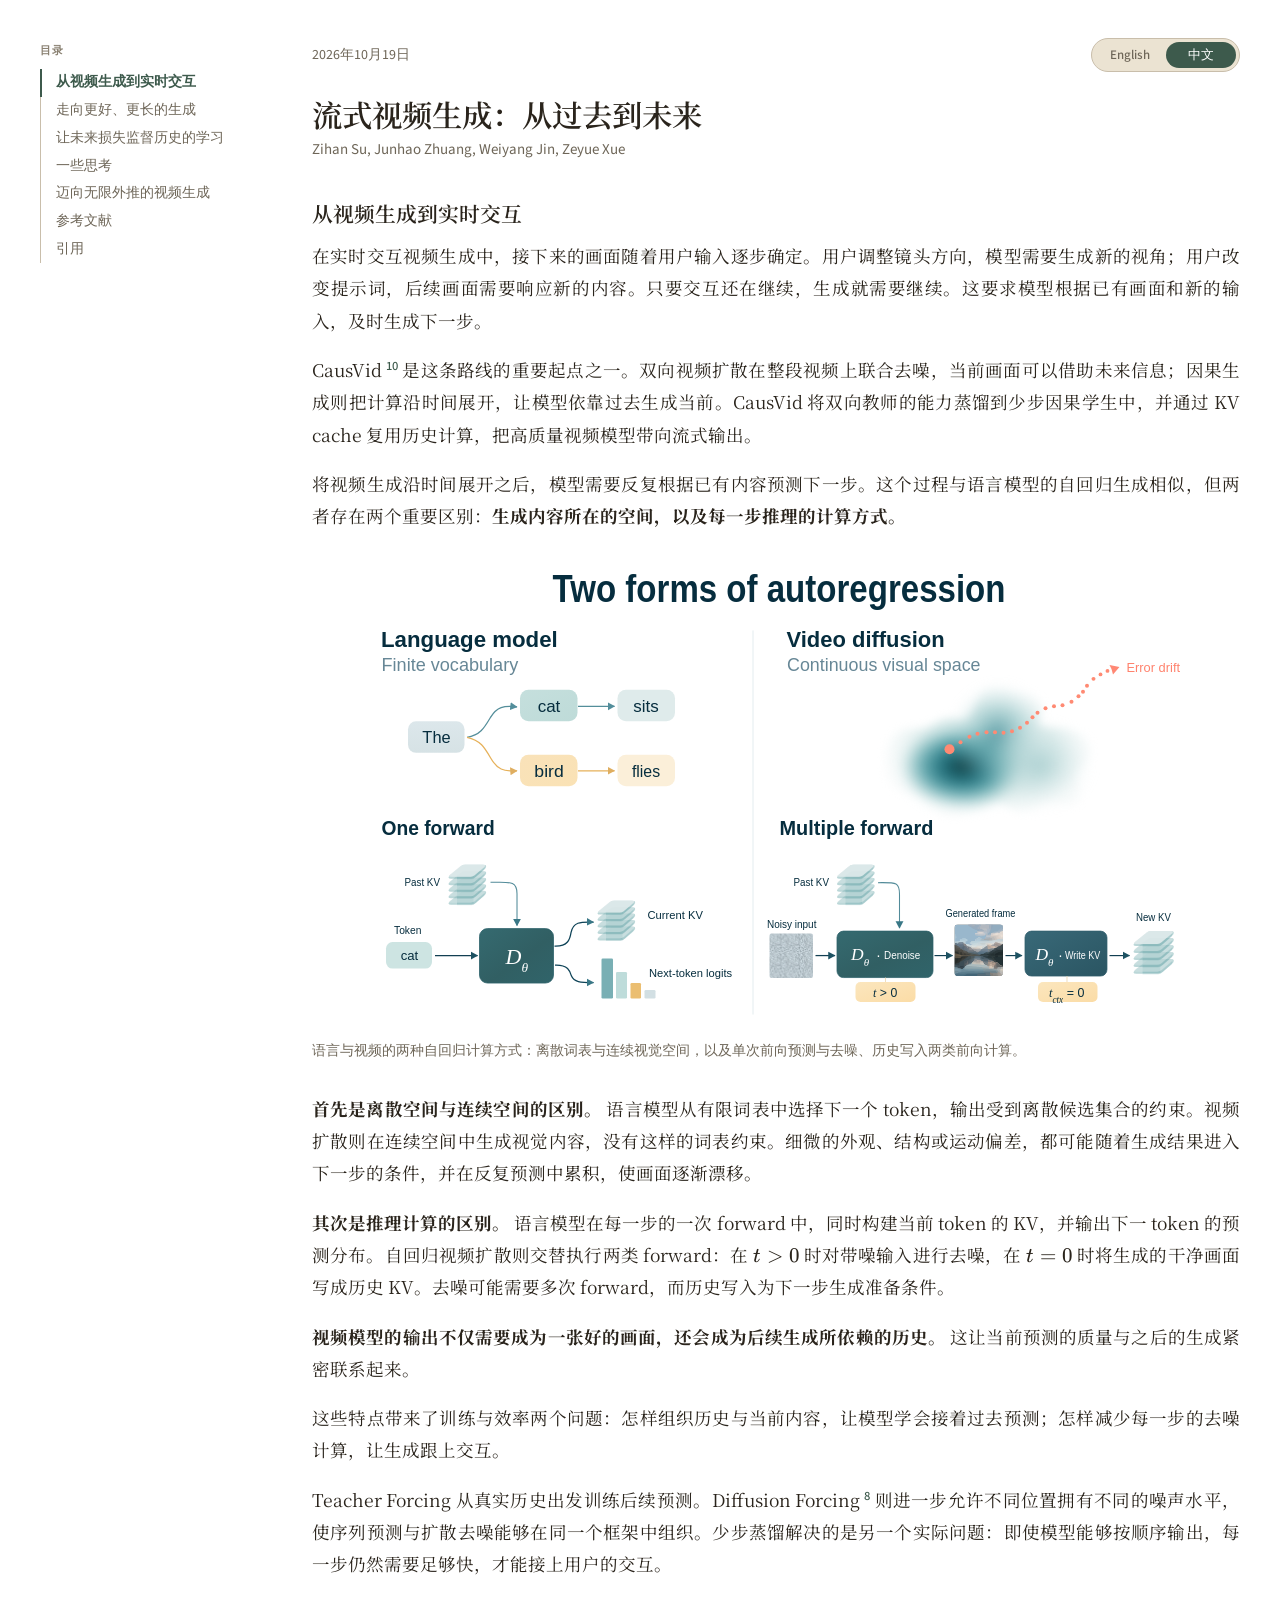
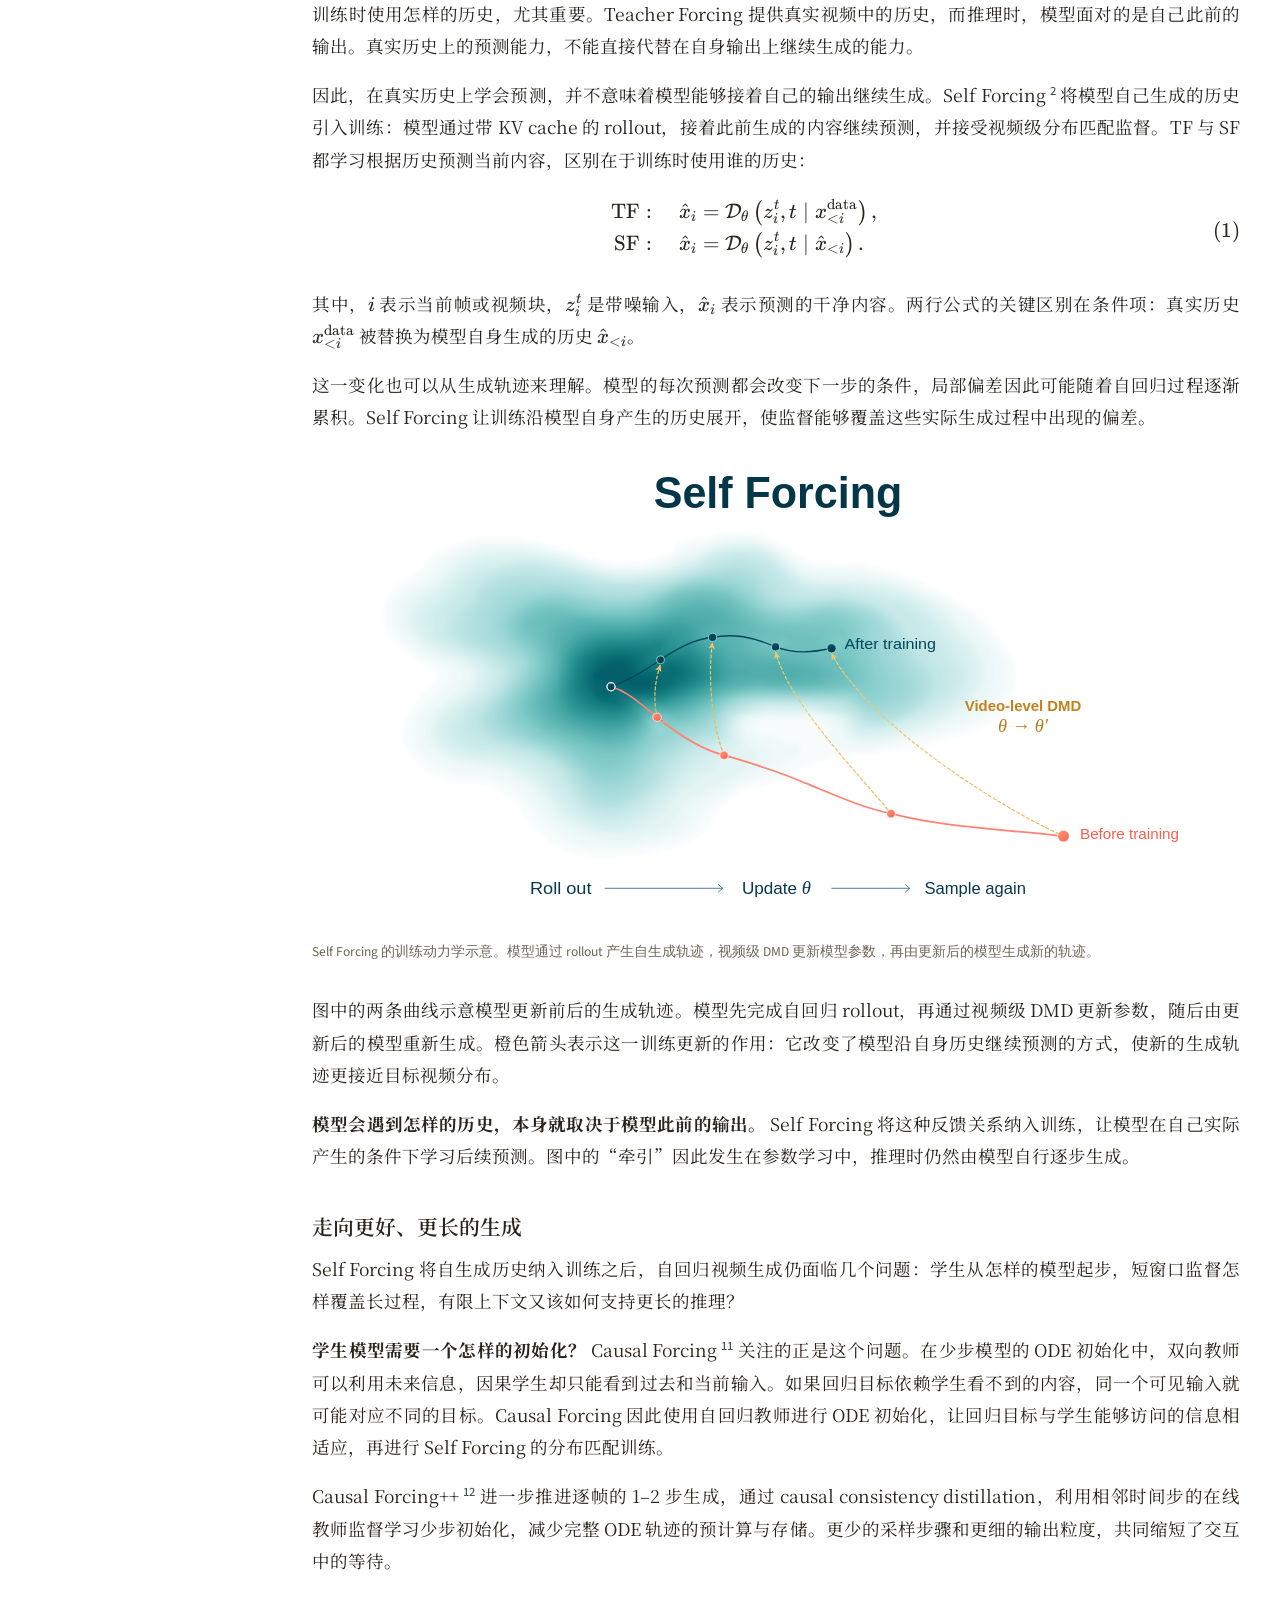
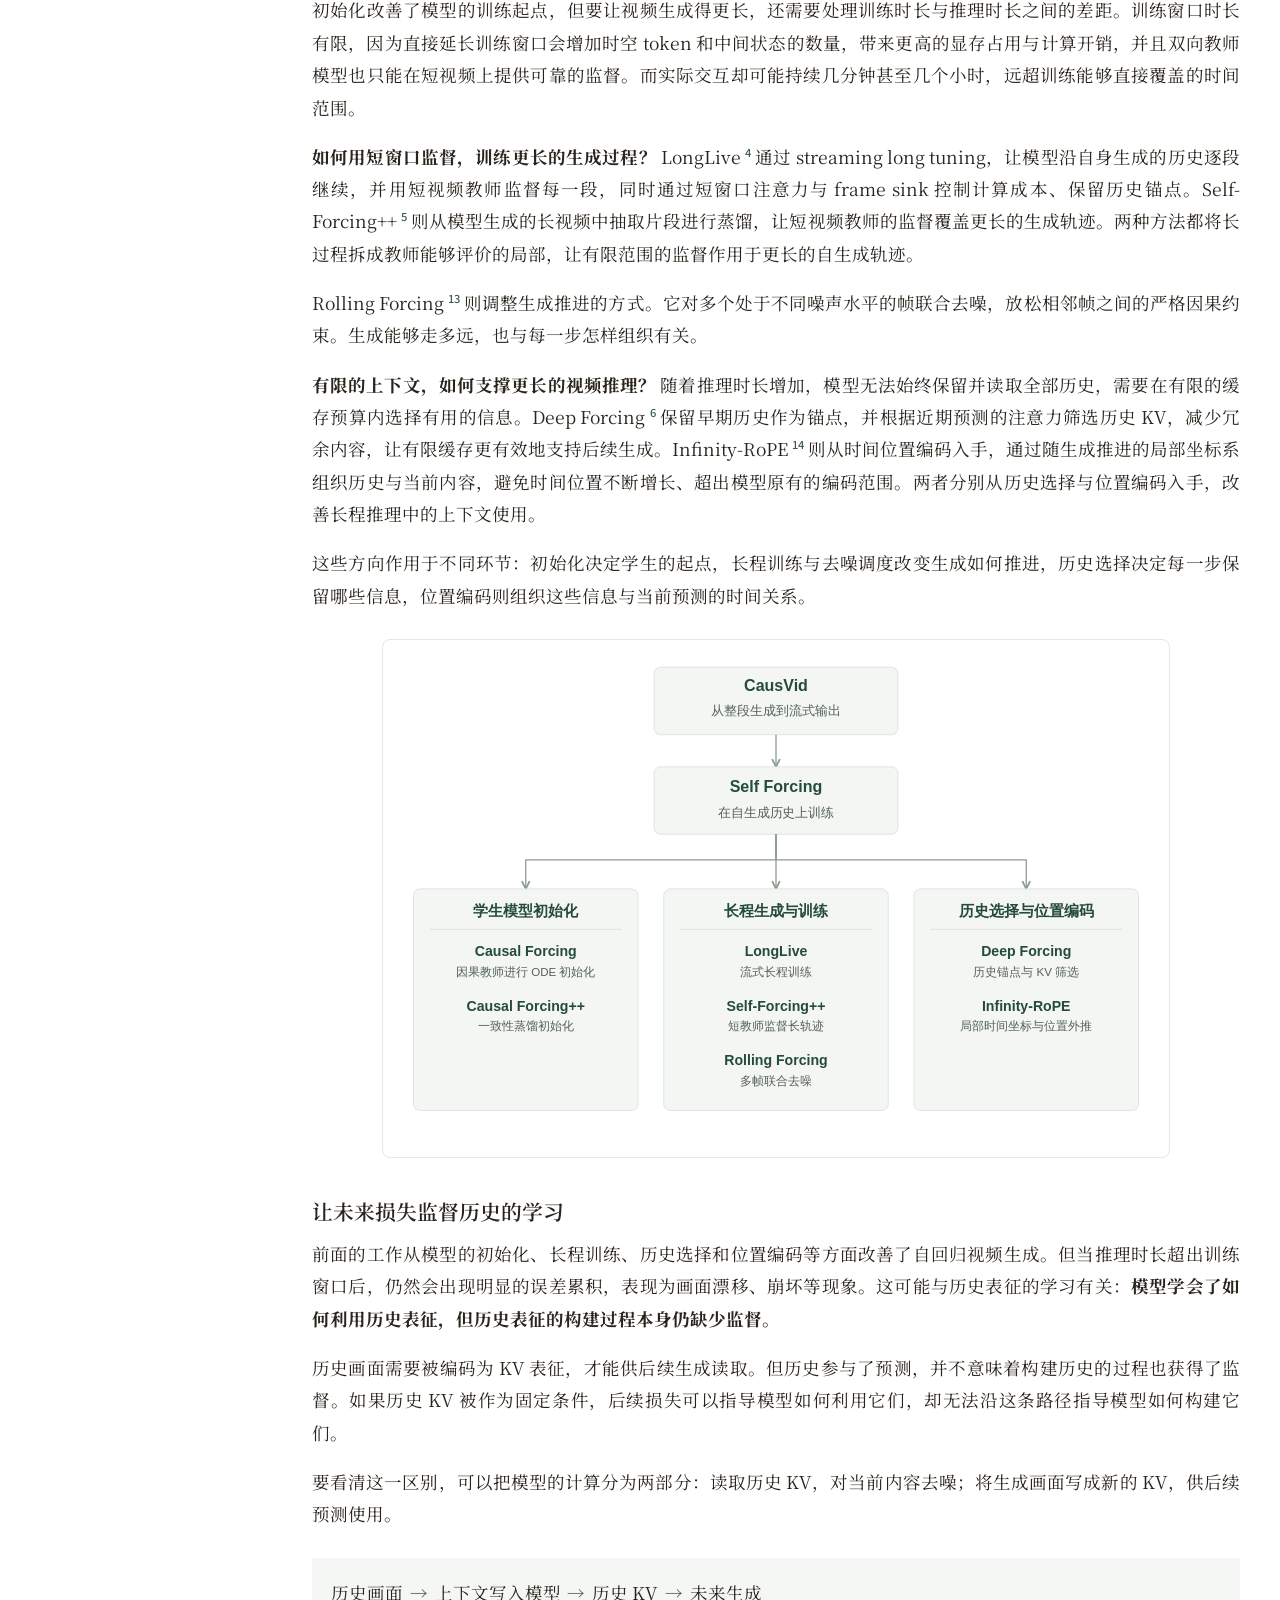
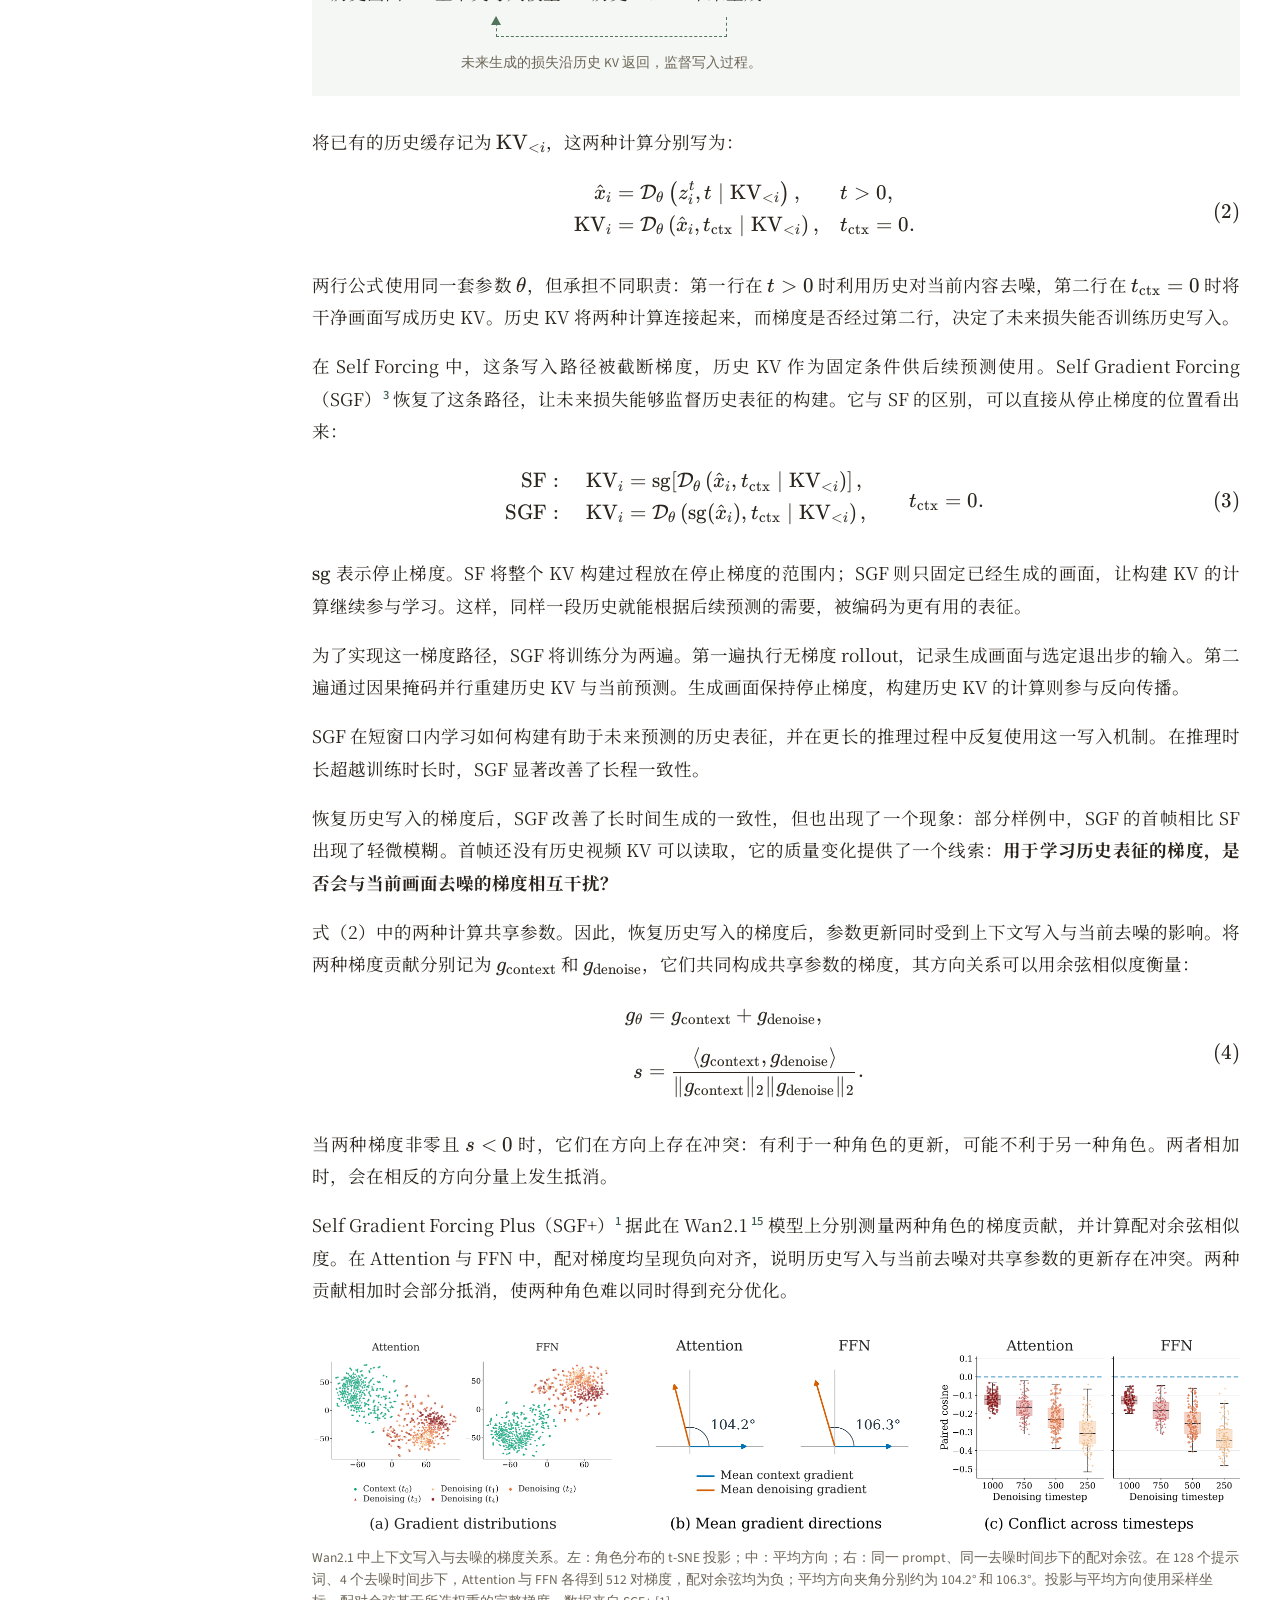
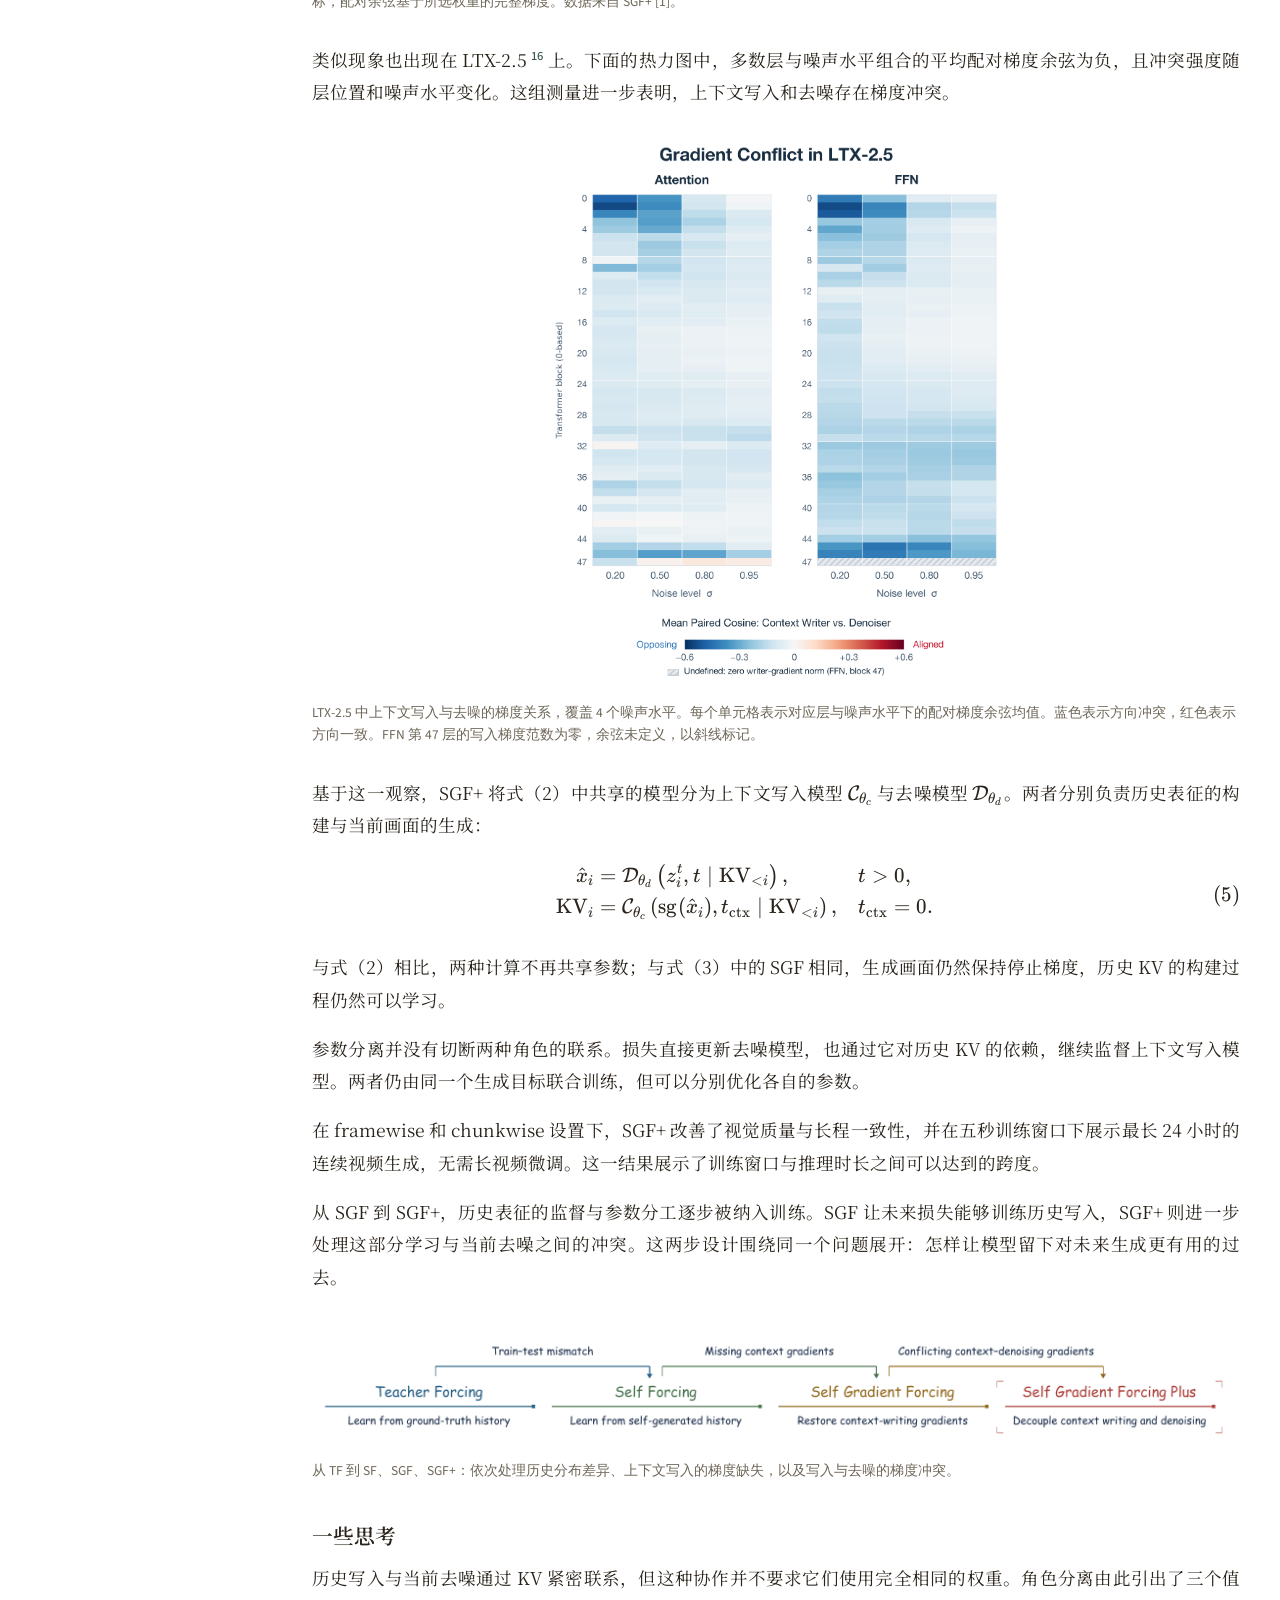
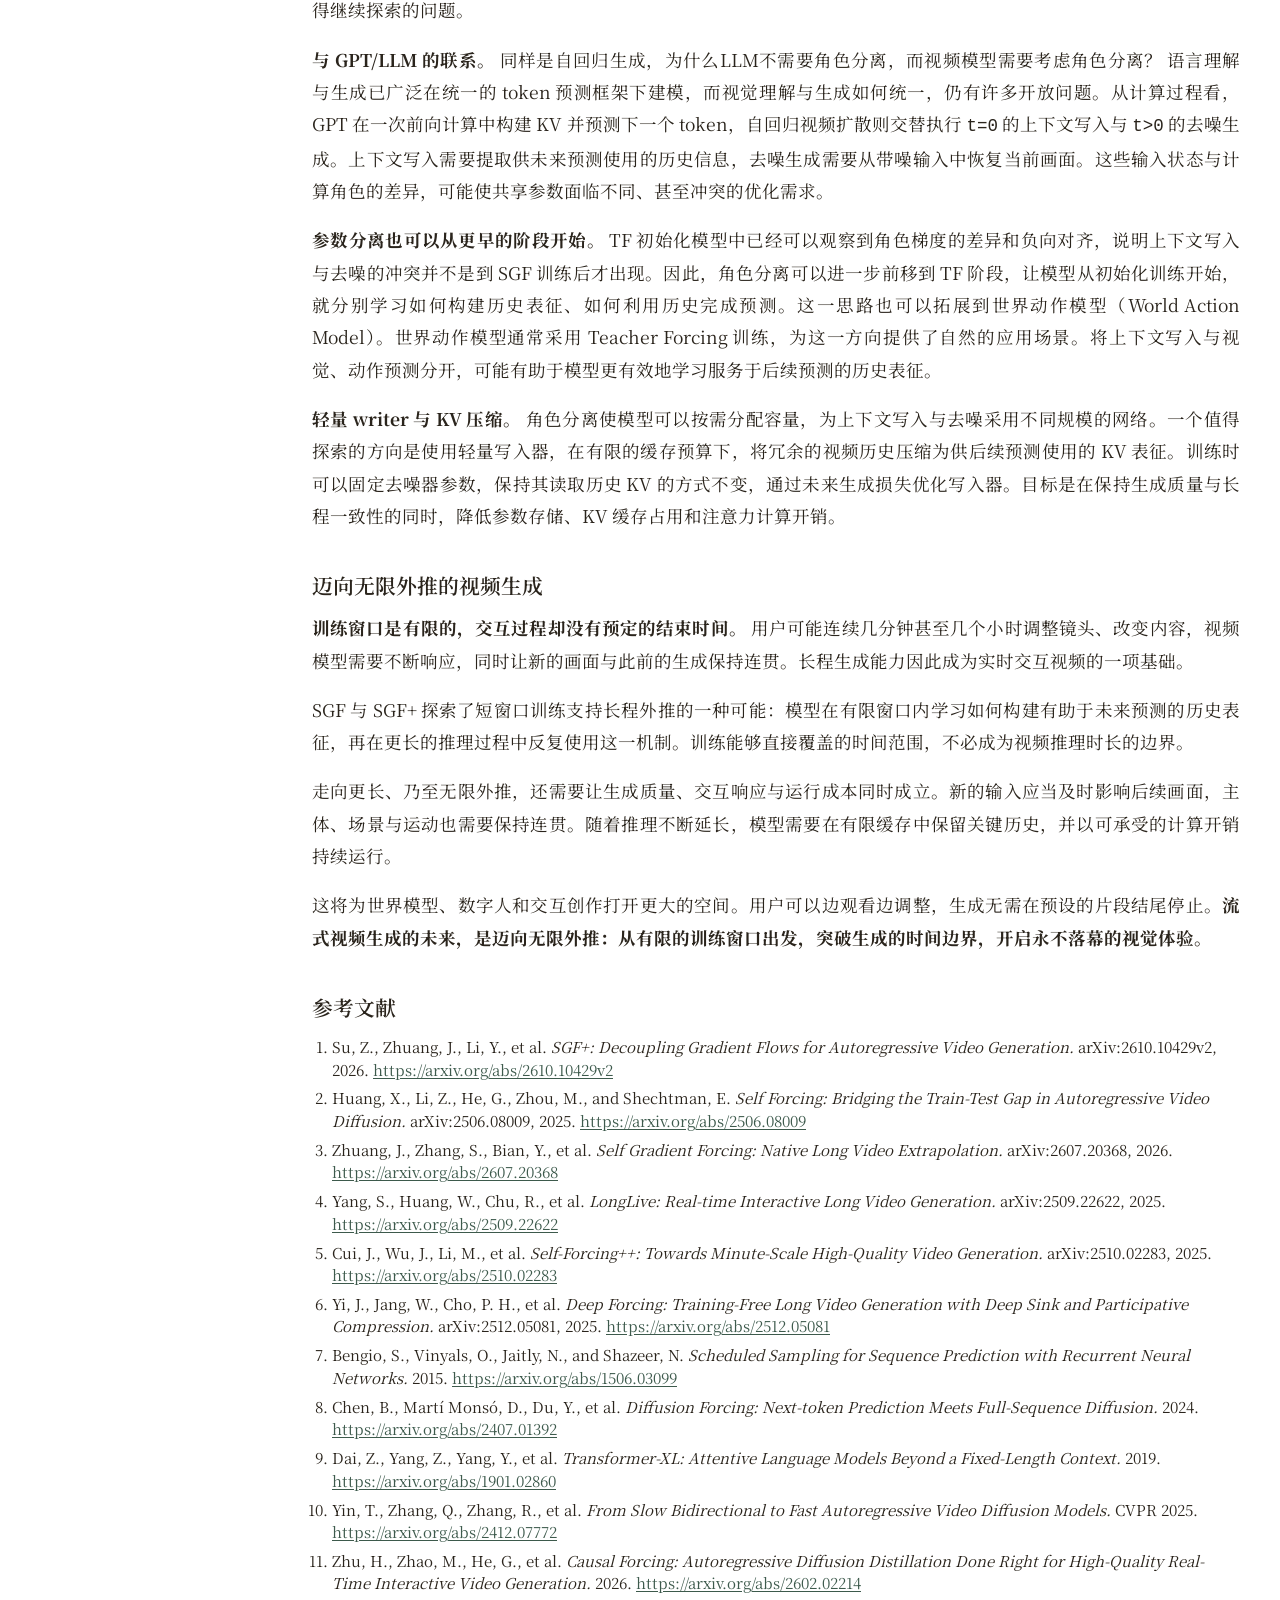
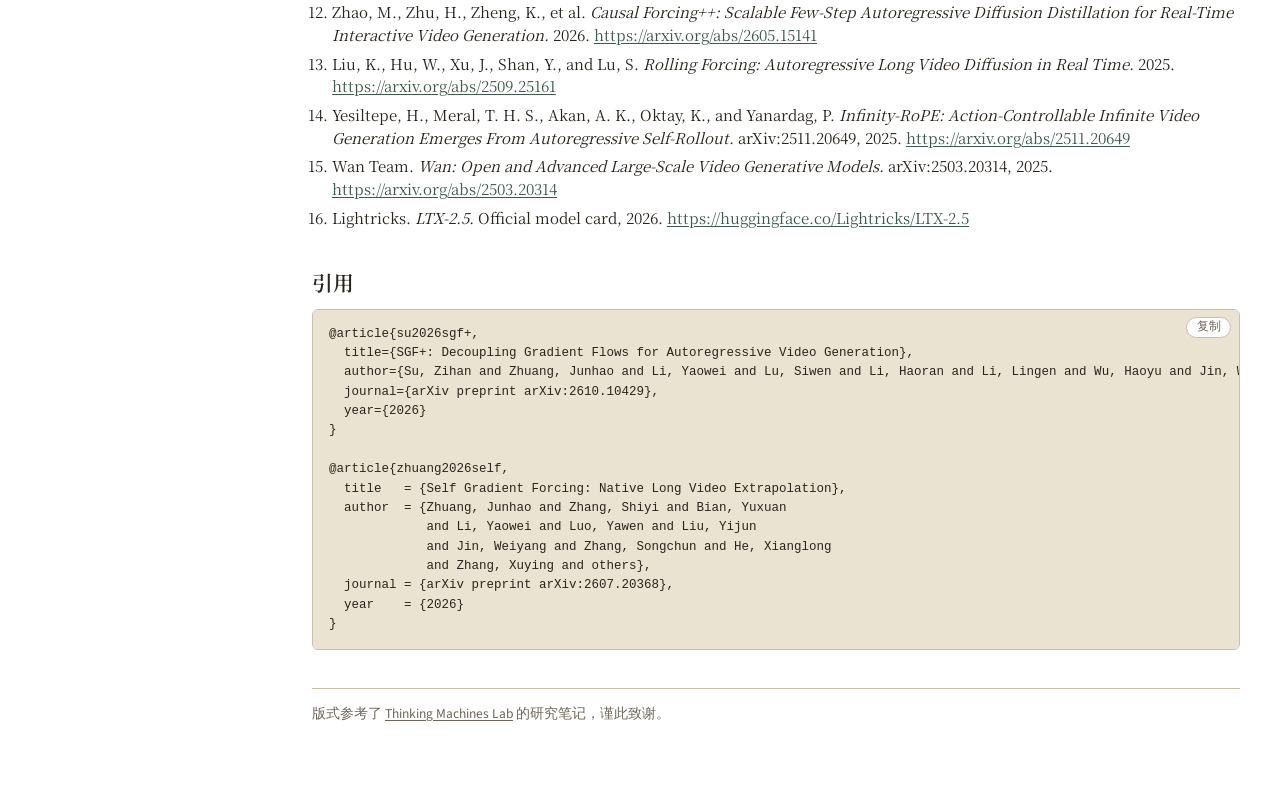
==== blog/sgf-plus/index.html @ 481cc59a "Update SGF blog with forcing diagrams" ====
<!doctype html>
<html lang="zh-Hans"><head><meta charset="utf-8"><meta name="viewport" content="width=device-width, initial-scale=1">
<title>流式视频生成：从过去到未来</title>
<link rel="alternate" hreflang="zh-Hans" href="index.html"><link rel="alternate" hreflang="en" href="en.html">
<link href="https://fonts.googleapis.com/css2?family=Noto+Serif+SC:wght@400;600&family=Source+Sans+3:wght@400;500;600&family=Source+Serif+4:opsz,wght@8..60,400;8..60,600&display=swap" rel="stylesheet">
<link rel="stylesheet" href="vendor/katex/katex.min.css">
<link rel="stylesheet" href="css/blog.css"><link rel="stylesheet" href="blog.css?v=roadmap85-ltx50-forcing90">
</head><body><div class="shell"><nav class="toc" aria-label="目录"><p class="toc-k">目录</p><ol><li><a href="#从视频生成到实时交互">从视频生成到实时交互</a></li>
<li><a href="#走向更好-更长的生成">走向更好、更长的生成</a></li>
<li><a href="#让未来损失监督历史的学习">让未来损失监督历史的学习</a></li>
<li><a href="#一些思考">一些思考</a></li>
<li><a href="#迈向无限外推的视频生成">迈向无限外推的视频生成</a></li>
<li><a href="#references">参考文献</a></li>
<li><a href="#cite">引用</a></li></ol></nav><main class="page">
<header class="mast"><p class="date">2026年10月19日</p><nav class="lang"><a class="" href="en.html" lang="en">English</a><a class="on" href="index.html" lang="zh-Hans">中文</a></nav></header>
<article><h1 id="top">流式视频生成：从过去到未来</h1><p class="byline">Zihan Su, Junhao Zhuang, Weiyang Jin, Zeyue Xue</p><h2 id="从视频生成到实时交互">从视频生成到实时交互</h2>
<p>在实时交互视频生成中，接下来的画面随着用户输入逐步确定。用户调整镜头方向，模型需要生成新的视角；用户改变提示词，后续画面需要响应新的内容。只要交互还在继续，生成就需要继续。这要求模型根据已有画面和新的输入，及时生成下一步。</p>
<p>CausVid <a class="cite" href="#ref-10">10</a> 是这条路线的重要起点之一。双向视频扩散在整段视频上联合去噪，当前画面可以借助未来信息；因果生成则把计算沿时间展开，让模型依靠过去生成当前。CausVid 将双向教师的能力蒸馏到少步因果学生中，并通过 KV cache 复用历史计算，把高质量视频模型带向流式输出。</p>
<p>将视频生成沿时间展开之后，模型需要反复根据已有内容预测下一步。这个过程与语言模型的自回归生成相似，但两者存在两个重要区别：<strong>生成内容所在的空间，以及每一步推理的计算方式。</strong></p>
<figure><div class="panels panels-1"><a href="assets/llm-vs-video.svg" target="_blank"><img src="assets/llm-vs-video.svg" alt="语言与视频的两种自回归计算方式" loading="lazy"></a></div><figcaption>语言与视频的两种自回归计算方式：离散词表与连续视觉空间，以及单次前向预测与去噪、历史写入两类前向计算。</figcaption></figure>
<p><strong>首先是离散空间与连续空间的区别。</strong> 语言模型从有限词表中选择下一个 token，输出受到离散候选集合的约束。视频扩散则在连续空间中生成视觉内容，没有这样的词表约束。细微的外观、结构或运动偏差，都可能随着生成结果进入下一步的条件，并在反复预测中累积，使画面逐渐漂移。</p>
<p><strong>其次是推理计算的区别。</strong> 语言模型在每一步的一次 forward 中，同时构建当前 token 的 KV，并输出下一 token 的预测分布。自回归视频扩散则交替执行两类 forward：在 \(t&gt;0\) 时对带噪输入进行去噪，在 \(t=0\) 时将生成的干净画面写成历史 KV。去噪可能需要多次 forward，而历史写入为下一步生成准备条件。</p>
<p><strong>视频模型的输出不仅需要成为一张好的画面，还会成为后续生成所依赖的历史。</strong> 这让当前预测的质量与之后的生成紧密联系起来。</p>
<p>这些特点带来了训练与效率两个问题：怎样组织历史与当前内容，让模型学会接着过去预测；怎样减少每一步的去噪计算，让生成跟上交互。</p>
<p>Teacher Forcing 从真实历史出发训练后续预测。Diffusion Forcing <a class="cite" href="#ref-8">8</a> 则进一步允许不同位置拥有不同的噪声水平，使序列预测与扩散去噪能够在同一个框架中组织。少步蒸馏解决的是另一个实际问题：即使模型能够按顺序输出，每一步仍然需要足够快，才能接上用户的交互。</p>
<p>训练时使用怎样的历史，尤其重要。Teacher Forcing 提供真实视频中的历史，而推理时，模型面对的是自己此前的输出。真实历史上的预测能力，不能直接代替在自身输出上继续生成的能力。</p>
<p>因此，在真实历史上学会预测，并不意味着模型能够接着自己的输出继续生成。Self Forcing <a class="cite" href="#ref-2">2</a> 将模型自己生成的历史引入训练：模型通过带 KV cache 的 rollout，接着此前生成的内容继续预测，并接受视频级分布匹配监督。TF 与 SF 都学习根据历史预测当前内容，区别在于训练时使用谁的历史：</p>
<div class="math-block">\[
\begin{aligned}
\mathrm{TF}:\quad \hat{x}_i &amp;= \mathcal D_\theta\left(z_i^t,t\mid x_{&lt;i}^{\mathrm{data}}\right),\\
\mathrm{SF}:\quad \hat{x}_i &amp;= \mathcal D_\theta\left(z_i^t,t\mid \hat{x}_{&lt;i}\right).
\end{aligned}
\tag{1}
\]</div>
<p>其中，\(i\) 表示当前帧或视频块，\(z_i^t\) 是带噪输入，\(\hat{x}_i\) 表示预测的干净内容。两行公式的关键区别在条件项：真实历史 \(x_{&lt;i}^{\mathrm{data}}\) 被替换为模型自身生成的历史 \(\hat{x}_{&lt;i}\)。</p>
<p>这一变化也可以从生成轨迹来理解。模型的每次预测都会改变下一步的条件，局部偏差因此可能随着自回归过程逐渐累积。Self Forcing 让训练沿模型自身产生的历史展开，使监督能够覆盖这些实际生成过程中出现的偏差。</p>
<figure><div class="panels panels-1"><a href="assets/self-forcing.svg?v=ba99f75bcd" target="_blank"><img src="assets/self-forcing.svg?v=ba99f75bcd" alt="Self Forcing 的训练动力学示意" loading="lazy"></a></div><figcaption>Self Forcing 的训练动力学示意。模型通过 rollout 产生自生成轨迹，视频级 DMD 更新模型参数，再由更新后的模型生成新的轨迹。</figcaption></figure>
<p>图中的两条曲线示意模型更新前后的生成轨迹。模型先完成自回归 rollout，再通过视频级 DMD 更新参数，随后由更新后的模型重新生成。橙色箭头表示这一训练更新的作用：它改变了模型沿自身历史继续预测的方式，使新的生成轨迹更接近目标视频分布。</p>
<p><strong>模型会遇到怎样的历史，本身就取决于模型此前的输出。</strong> Self Forcing 将这种反馈关系纳入训练，让模型在自己实际产生的条件下学习后续预测。图中的“牵引”因此发生在参数学习中，推理时仍然由模型自行逐步生成。</p>
<h2 id="走向更好-更长的生成">走向更好、更长的生成</h2>
<p>Self Forcing 将自生成历史纳入训练之后，自回归视频生成仍面临几个问题：学生从怎样的模型起步，短窗口监督怎样覆盖长过程，有限上下文又该如何支持更长的推理？</p>
<p><strong>学生模型需要一个怎样的初始化？</strong> Causal Forcing <a class="cite" href="#ref-11">11</a> 关注的正是这个问题。在少步模型的 ODE 初始化中，双向教师可以利用未来信息，因果学生却只能看到过去和当前输入。如果回归目标依赖学生看不到的内容，同一个可见输入就可能对应不同的目标。Causal Forcing 因此使用自回归教师进行 ODE 初始化，让回归目标与学生能够访问的信息相适应，再进行 Self Forcing 的分布匹配训练。</p>
<p>Causal Forcing++ <a class="cite" href="#ref-12">12</a> 进一步推进逐帧的 1–2 步生成，通过 causal consistency distillation，利用相邻时间步的在线教师监督学习少步初始化，减少完整 ODE 轨迹的预计算与存储。更少的采样步骤和更细的输出粒度，共同缩短了交互中的等待。</p>
<p>初始化改善了模型的训练起点，但要让视频生成得更长，还需要处理训练时长与推理时长之间的差距。训练窗口时长有限，因为直接延长训练窗口会增加时空 token 和中间状态的数量，带来更高的显存占用与计算开销，并且双向教师模型也只能在短视频上提供可靠的监督。而实际交互却可能持续几分钟甚至几个小时，远超训练能够直接覆盖的时间范围。</p>
<p><strong>如何用短窗口监督，训练更长的生成过程？</strong> LongLive <a class="cite" href="#ref-4">4</a> 通过 streaming long tuning，让模型沿自身生成的历史逐段继续，并用短视频教师监督每一段，同时通过短窗口注意力与 frame sink 控制计算成本、保留历史锚点。Self-Forcing++ <a class="cite" href="#ref-5">5</a> 则从模型生成的长视频中抽取片段进行蒸馏，让短视频教师的监督覆盖更长的生成轨迹。两种方法都将长过程拆成教师能够评价的局部，让有限范围的监督作用于更长的自生成轨迹。</p>
<p>Rolling Forcing <a class="cite" href="#ref-13">13</a> 则调整生成推进的方式。它对多个处于不同噪声水平的帧联合去噪，放松相邻帧之间的严格因果约束。生成能够走多远，也与每一步怎样组织有关。</p>
<p><strong>有限的上下文，如何支撑更长的视频推理？</strong> 随着推理时长增加，模型无法始终保留并读取全部历史，需要在有限的缓存预算内选择有用的信息。Deep Forcing <a class="cite" href="#ref-6">6</a> 保留早期历史作为锚点，并根据近期预测的注意力筛选历史 KV，减少冗余内容，让有限缓存更有效地支持后续生成。Infinity-RoPE <a class="cite" href="#ref-14">14</a> 则从时间位置编码入手，通过随生成推进的局部坐标系组织历史与当前内容，避免时间位置不断增长、超出模型原有的编码范围。两者分别从历史选择与位置编码入手，改善长程推理中的上下文使用。</p>
<p>这些方向作用于不同环节：初始化决定学生的起点，长程训练与去噪调度改变生成如何推进，历史选择决定每一步保留哪些信息，位置编码则组织这些信息与当前预测的时间关系。</p>
<figure class="roadmap"><a href="assets/streaming_evolution.svg?v=6" target="_blank"><img src="assets/streaming_evolution.svg?v=6" alt="从 CausVid、Self Forcing 到学生模型初始化、长程生成与训练、历史选择与位置编码三个研究方向"></a></figure>
<h2 id="让未来损失监督历史的学习">让未来损失监督历史的学习</h2>
<p>前面的工作从模型的初始化、长程训练、历史选择和位置编码等方面改善了自回归视频生成。但当推理时长超出训练窗口后，仍然会出现明显的误差累积，表现为画面漂移、崩坏等现象。这可能与历史表征的学习有关：<strong>模型学会了如何利用历史表征，但历史表征的构建过程本身仍缺少监督。</strong></p>
<p>历史画面需要被编码为 KV 表征，才能供后续生成读取。但历史参与了预测，并不意味着构建历史的过程也获得了监督。如果历史 KV 被作为固定条件，后续损失可以指导模型如何利用它们，却无法沿这条路径指导模型如何构建它们。</p>
<p>要看清这一区别，可以把模型的计算分为两部分：读取历史 KV，对当前内容去噪；将生成画面写成新的 KV，供后续预测使用。</p>
<figure class="memory-flow"><div class="memory-flow-diagram"><b>历史画面</b><span class="flow-forward">→</span><b class="flow-writer">上下文<wbr>写入模型</b><span class="flow-forward">→</span><b>历史 KV</b><span class="flow-forward">→</span><b>未来生成</b><div class="flow-return" aria-hidden="true"></div><figcaption><span>未来生成的损失沿历史 KV 返回，监督写入过程。</span></figcaption></div></figure>
<p>将已有的历史缓存记为 \(\mathrm{KV}_{&lt;i}\)，这两种计算分别写为：</p>
<div class="math-block">\[
\begin{aligned}
\hat{x}_i &amp;= \mathcal D_\theta\left(z_i^t,t\mid\mathrm{KV}_{&lt;i}\right), &amp;&amp; t&gt;0,\\
\mathrm{KV}_i &amp;= \mathcal D_\theta\left(\hat{x}_i,t_{\mathrm{ctx}}\mid\mathrm{KV}_{&lt;i}\right), &amp;&amp; t_{\mathrm{ctx}}=0.
\end{aligned}
\tag{2}
\]</div>
<p>两行公式使用同一套参数 \(\theta\)，但承担不同职责：第一行在 \(t&gt;0\) 时利用历史对当前内容去噪，第二行在 \(t_{\mathrm{ctx}}=0\) 时将干净画面写成历史 KV。历史 KV 将两种计算连接起来，而梯度是否经过第二行，决定了未来损失能否训练历史写入。</p>
<p>在 Self Forcing 中，这条写入路径被截断梯度，历史 KV 作为固定条件供后续预测使用。Self Gradient Forcing（SGF）<a class="cite" href="#ref-3">3</a> 恢复了这条路径，让未来损失能够监督历史表征的构建。它与 SF 的区别，可以直接从停止梯度的位置看出来：</p>
<div class="math-block">\[
\begin{aligned}
\mathrm{SF}:\quad \mathrm{KV}_i &amp;= \operatorname{sg}\!\left[\mathcal D_\theta\left(\hat{x}_i,t_{\mathrm{ctx}}\mid\mathrm{KV}_{&lt;i}\right)\right],\\
\mathrm{SGF}:\quad \mathrm{KV}_i &amp;= \mathcal D_\theta\left(\operatorname{sg}(\hat{x}_i),t_{\mathrm{ctx}}\mid\mathrm{KV}_{&lt;i}\right),
\end{aligned}
\qquad t_{\mathrm{ctx}}=0.
\tag{3}
\]</div>
<p>\(\operatorname{sg}\) 表示停止梯度。SF 将整个 KV 构建过程放在停止梯度的范围内；SGF 则只固定已经生成的画面，让构建 KV 的计算继续参与学习。这样，同样一段历史就能根据后续预测的需要，被编码为更有用的表征。</p>
<p>为了实现这一梯度路径，SGF 将训练分为两遍。第一遍执行无梯度 rollout，记录生成画面与选定退出步的输入。第二遍通过因果掩码并行重建历史 KV 与当前预测。生成画面保持停止梯度，构建历史 KV 的计算则参与反向传播。</p>
<p>SGF 在短窗口内学习如何构建有助于未来预测的历史表征，并在更长的推理过程中反复使用这一写入机制。在推理时长超越训练时长时，SGF 显著改善了长程一致性。</p>
<p>恢复历史写入的梯度后，SGF 改善了长时间生成的一致性，但也出现了一个现象：部分样例中，SGF 的首帧相比 SF 出现了轻微模糊。首帧还没有历史视频 KV 可以读取，它的质量变化提供了一个线索：<strong>用于学习历史表征的梯度，是否会与当前画面去噪的梯度相互干扰？</strong></p>
<p>式（2）中的两种计算共享参数。因此，恢复历史写入的梯度后，参数更新同时受到上下文写入与当前去噪的影响。将两种梯度贡献分别记为 \(g_{\mathrm{context}}\) 和 \(g_{\mathrm{denoise}}\)，它们共同构成共享参数的梯度，其方向关系可以用余弦相似度衡量：</p>
<div class="math-block">\[
\begin{aligned}
g_\theta &amp;= g_{\mathrm{context}}+g_{\mathrm{denoise}},\\[6pt]
s &amp;= \frac{\langle g_{\mathrm{context}},g_{\mathrm{denoise}}\rangle}{\|g_{\mathrm{context}}\|_2\|g_{\mathrm{denoise}}\|_2}.
\end{aligned}
\tag{4}
\]</div>
<p>当两种梯度非零且 \(s&lt;0\) 时，它们在方向上存在冲突：有利于一种角色的更新，可能不利于另一种角色。两者相加时，会在相反的方向分量上发生抵消。</p>
<p>Self Gradient Forcing Plus（SGF+）<a class="cite" href="#ref-1">1</a> 据此在 Wan2.1 <a class="cite" href="#ref-15">15</a> 模型上分别测量两种角色的梯度贡献，并计算配对余弦相似度。在 Attention 与 FFN 中，配对梯度均呈现负向对齐，说明历史写入与当前去噪对共享参数的更新存在冲突。两种贡献相加时会部分抵消，使两种角色难以同时得到充分优化。</p>
<figure><div class="panels panels-3"><a href="assets/gradient_distributions.png" target="_blank"><img src="assets/gradient_distributions.png" alt="Wan2.1 中上下文写入与去噪的梯度关系。左：角色分布的 t-SNE 投影；中：平均方向；右：同一 prompt、同一去噪时间步下的配对余弦。在 128 个提示词、4 个去噪时间步下，Attention 与 FFN 各得到 512 对梯度，配对余弦均为负；平均方向夹角分别约为 104.2° 和 106.3°。投影与平均方向使用采样坐标，配对余弦基于所选权重的完整梯度。数据来自 SGF+ [1]。" loading="lazy"></a><a href="assets/mean_gradient_directions.png" target="_blank"><img src="assets/mean_gradient_directions.png" alt="Wan2.1 中上下文写入与去噪的梯度关系。左：角色分布的 t-SNE 投影；中：平均方向；右：同一 prompt、同一去噪时间步下的配对余弦。在 128 个提示词、4 个去噪时间步下，Attention 与 FFN 各得到 512 对梯度，配对余弦均为负；平均方向夹角分别约为 104.2° 和 106.3°。投影与平均方向使用采样坐标，配对余弦基于所选权重的完整梯度。数据来自 SGF+ [1]。" loading="lazy"></a><a href="assets/gradient_conflict.png" target="_blank"><img src="assets/gradient_conflict.png" alt="Wan2.1 中上下文写入与去噪的梯度关系。左：角色分布的 t-SNE 投影；中：平均方向；右：同一 prompt、同一去噪时间步下的配对余弦。在 128 个提示词、4 个去噪时间步下，Attention 与 FFN 各得到 512 对梯度，配对余弦均为负；平均方向夹角分别约为 104.2° 和 106.3°。投影与平均方向使用采样坐标，配对余弦基于所选权重的完整梯度。数据来自 SGF+ [1]。" loading="lazy"></a></div><figcaption>Wan2.1 中上下文写入与去噪的梯度关系。左：角色分布的 t-SNE 投影；中：平均方向；右：同一 prompt、同一去噪时间步下的配对余弦。在 128 个提示词、4 个去噪时间步下，Attention 与 FFN 各得到 512 对梯度，配对余弦均为负；平均方向夹角分别约为 104.2° 和 106.3°。投影与平均方向使用采样坐标，配对余弦基于所选权重的完整梯度。数据来自 SGF+ [1]。</figcaption></figure>
<p>类似现象也出现在 LTX-2.5 <a class="cite" href="#ref-16">16</a> 上。下面的热力图中，多数层与噪声水平组合的平均配对梯度余弦为负，且冲突强度随层位置和噪声水平变化。这组测量进一步表明，上下文写入和去噪存在梯度冲突。</p>
<figure><div class="panels panels-1"><a href="assets/ltx25/ltx25_gradient_conflict_edited.png" target="_blank"><img src="assets/ltx25/ltx25_gradient_conflict_edited.png" alt="LTX-2.5 中上下文写入与去噪的梯度关系，覆盖 4 个噪声水平。每个单元格表示对应层与噪声水平下的配对梯度余弦均值。蓝色表示方向冲突，红色表示方向一致。FFN 第 47 层的写入梯度范数为零，余弦未定义，以斜线标记。" loading="lazy"></a></div><figcaption>LTX-2.5 中上下文写入与去噪的梯度关系，覆盖 4 个噪声水平。每个单元格表示对应层与噪声水平下的配对梯度余弦均值。蓝色表示方向冲突，红色表示方向一致。FFN 第 47 层的写入梯度范数为零，余弦未定义，以斜线标记。</figcaption></figure>
<p>基于这一观察，SGF+ 将式（2）中共享的模型分为上下文写入模型 \(\mathcal C_{\theta_c}\) 与去噪模型 \(\mathcal D_{\theta_d}\)。两者分别负责历史表征的构建与当前画面的生成：</p>
<div class="math-block">\[
\begin{aligned}
\hat{x}_i &amp;= \mathcal D_{\theta_d}\left(z_i^t,t\mid\mathrm{KV}_{&lt;i}\right), &amp;&amp; t&gt;0,\\
\mathrm{KV}_i &amp;= \mathcal C_{\theta_c}\left(\operatorname{sg}(\hat{x}_i),t_{\mathrm{ctx}}\mid\mathrm{KV}_{&lt;i}\right), &amp;&amp; t_{\mathrm{ctx}}=0.
\end{aligned}
\tag{5}
\]</div>
<p>与式（2）相比，两种计算不再共享参数；与式（3）中的 SGF 相同，生成画面仍然保持停止梯度，历史 KV 的构建过程仍然可以学习。</p>
<p>参数分离并没有切断两种角色的联系。损失直接更新去噪模型，也通过它对历史 KV 的依赖，继续监督上下文写入模型。两者仍由同一个生成目标联合训练，但可以分别优化各自的参数。</p>
<p>在 framewise 和 chunkwise 设置下，SGF+ 改善了视觉质量与长程一致性，并在五秒训练窗口下展示最长 24 小时的连续视频生成，无需长视频微调。这一结果展示了训练窗口与推理时长之间可以达到的跨度。</p>
<p>从 SGF 到 SGF+，历史表征的监督与参数分工逐步被纳入训练。SGF 让未来损失能够训练历史写入，SGF+ 则进一步处理这部分学习与当前去噪之间的冲突。这两步设计围绕同一个问题展开：怎样让模型留下对未来生成更有用的过去。</p>
<figure><div class="panels panels-1"><a href="assets/forcing_evolution.png" target="_blank"><img src="assets/forcing_evolution.png" alt="从 TF 到 SF、SGF、SGF+：依次处理历史分布差异、上下文写入的梯度缺失，以及写入与去噪的梯度冲突。" loading="lazy"></a></div><figcaption>从 TF 到 SF、SGF、SGF+：依次处理历史分布差异、上下文写入的梯度缺失，以及写入与去噪的梯度冲突。</figcaption></figure>
<h2 id="一些思考">一些思考</h2>
<p>历史写入与当前去噪通过 KV 紧密联系，但这种协作并不要求它们使用完全相同的权重。角色分离由此引出了三个值得继续探索的问题。</p>
<p><strong>与 GPT/LLM 的联系。</strong> 同样是自回归生成，为什么LLM不需要角色分离，而视频模型需要考虑角色分离？ 语言理解与生成已广泛在统一的 token 预测框架下建模，而视觉理解与生成如何统一，仍有许多开放问题。从计算过程看，GPT 在一次前向计算中构建 KV 并预测下一个 token，自回归视频扩散则交替执行 <code>t=0</code> 的上下文写入与 <code>t&gt;0</code> 的去噪生成。上下文写入需要提取供未来预测使用的历史信息，去噪生成需要从带噪输入中恢复当前画面。这些输入状态与计算角色的差异，可能使共享参数面临不同、甚至冲突的优化需求。</p>
<p><strong>参数分离也可以从更早的阶段开始。</strong> TF 初始化模型中已经可以观察到角色梯度的差异和负向对齐，说明上下文写入与去噪的冲突并不是到 SGF 训练后才出现。因此，角色分离可以进一步前移到 TF 阶段，让模型从初始化训练开始，就分别学习如何构建历史表征、如何利用历史完成预测。这一思路也可以拓展到世界动作模型（World Action Model）。世界动作模型通常采用 Teacher Forcing 训练，为这一方向提供了自然的应用场景。将上下文写入与视觉、动作预测分开，可能有助于模型更有效地学习服务于后续预测的历史表征。</p>
<p><strong>轻量 writer 与 KV 压缩。</strong> 角色分离使模型可以按需分配容量，为上下文写入与去噪采用不同规模的网络。一个值得探索的方向是使用轻量写入器，在有限的缓存预算下，将冗余的视频历史压缩为供后续预测使用的 KV 表征。训练时可以固定去噪器参数，保持其读取历史 KV 的方式不变，通过未来生成损失优化写入器。目标是在保持生成质量与长程一致性的同时，降低参数存储、KV 缓存占用和注意力计算开销。</p>
<h2 id="迈向无限外推的视频生成">迈向无限外推的视频生成</h2>
<p><strong>训练窗口是有限的，交互过程却没有预定的结束时间。</strong> 用户可能连续几分钟甚至几个小时调整镜头、改变内容，视频模型需要不断响应，同时让新的画面与此前的生成保持连贯。长程生成能力因此成为实时交互视频的一项基础。</p>
<p>SGF 与 SGF+ 探索了短窗口训练支持长程外推的一种可能：模型在有限窗口内学习如何构建有助于未来预测的历史表征，再在更长的推理过程中反复使用这一机制。训练能够直接覆盖的时间范围，不必成为视频推理时长的边界。</p>
<p>走向更长、乃至无限外推，还需要让生成质量、交互响应与运行成本同时成立。新的输入应当及时影响后续画面，主体、场景与运动也需要保持连贯。随着推理不断延长，模型需要在有限缓存中保留关键历史，并以可承受的计算开销持续运行。</p>
<p>这将为世界模型、数字人和交互创作打开更大的空间。用户可以边观看边调整，生成无需在预设的片段结尾停止。<strong>流式视频生成的未来，是迈向无限外推：从有限的训练窗口出发，突破生成的时间边界，开启永不落幕的视觉体验。</strong></p>
<h2 id="references">参考文献</h2>
<div class="refs"><ol><li id="ref-1">Su, Z., Zhuang, J., Li, Y., et al. <em>SGF+: Decoupling Gradient Flows for Autoregressive Video Generation.</em> arXiv:2610.10429v2, 2026. <a href="https://arxiv.org/abs/2610.10429v2">https://arxiv.org/abs/2610.10429v2</a></li>
<li id="ref-2">Huang, X., Li, Z., He, G., Zhou, M., and Shechtman, E. <em>Self Forcing: Bridging the Train-Test Gap in Autoregressive Video Diffusion.</em> arXiv:2506.08009, 2025. <a href="https://arxiv.org/abs/2506.08009">https://arxiv.org/abs/2506.08009</a></li>
<li id="ref-3">Zhuang, J., Zhang, S., Bian, Y., et al. <em>Self Gradient Forcing: Native Long Video Extrapolation.</em> arXiv:2607.20368, 2026. <a href="https://arxiv.org/abs/2607.20368">https://arxiv.org/abs/2607.20368</a></li>
<li id="ref-4">Yang, S., Huang, W., Chu, R., et al. <em>LongLive: Real-time Interactive Long Video Generation.</em> arXiv:2509.22622, 2025. <a href="https://arxiv.org/abs/2509.22622">https://arxiv.org/abs/2509.22622</a></li>
<li id="ref-5">Cui, J., Wu, J., Li, M., et al. <em>Self-Forcing++: Towards Minute-Scale High-Quality Video Generation.</em> arXiv:2510.02283, 2025. <a href="https://arxiv.org/abs/2510.02283">https://arxiv.org/abs/2510.02283</a></li>
<li id="ref-6">Yi, J., Jang, W., Cho, P. H., et al. <em>Deep Forcing: Training-Free Long Video Generation with Deep Sink and Participative Compression.</em> arXiv:2512.05081, 2025. <a href="https://arxiv.org/abs/2512.05081">https://arxiv.org/abs/2512.05081</a></li>
<li id="ref-7">Bengio, S., Vinyals, O., Jaitly, N., and Shazeer, N. <em>Scheduled Sampling for Sequence Prediction with Recurrent Neural Networks.</em> 2015. <a href="https://arxiv.org/abs/1506.03099">https://arxiv.org/abs/1506.03099</a></li>
<li id="ref-8">Chen, B., Martí Monsó, D., Du, Y., et al. <em>Diffusion Forcing: Next-token Prediction Meets Full-Sequence Diffusion.</em> 2024. <a href="https://arxiv.org/abs/2407.01392">https://arxiv.org/abs/2407.01392</a></li>
<li id="ref-9">Dai, Z., Yang, Z., Yang, Y., et al. <em>Transformer-XL: Attentive Language Models Beyond a Fixed-Length Context.</em> 2019. <a href="https://arxiv.org/abs/1901.02860">https://arxiv.org/abs/1901.02860</a></li>
<li id="ref-10">Yin, T., Zhang, Q., Zhang, R., et al. <em>From Slow Bidirectional to Fast Autoregressive Video Diffusion Models.</em> CVPR 2025. <a href="https://arxiv.org/abs/2412.07772">https://arxiv.org/abs/2412.07772</a></li>
<li id="ref-11">Zhu, H., Zhao, M., He, G., et al. <em>Causal Forcing: Autoregressive Diffusion Distillation Done Right for High-Quality Real-Time Interactive Video Generation.</em> 2026. <a href="https://arxiv.org/abs/2602.02214">https://arxiv.org/abs/2602.02214</a></li>
<li id="ref-12">Zhao, M., Zhu, H., Zheng, K., et al. <em>Causal Forcing++: Scalable Few-Step Autoregressive Diffusion Distillation for Real-Time Interactive Video Generation.</em> 2026. <a href="https://arxiv.org/abs/2605.15141">https://arxiv.org/abs/2605.15141</a></li>
<li id="ref-13">Liu, K., Hu, W., Xu, J., Shan, Y., and Lu, S. <em>Rolling Forcing: Autoregressive Long Video Diffusion in Real Time.</em> 2025. <a href="https://arxiv.org/abs/2509.25161">https://arxiv.org/abs/2509.25161</a></li>
<li id="ref-14">Yesiltepe, H., Meral, T. H. S., Akan, A. K., Oktay, K., and Yanardag, P. <em>Infinity-RoPE: Action-Controllable Infinite Video Generation Emerges From Autoregressive Self-Rollout.</em> arXiv:2511.20649, 2025. <a href="https://arxiv.org/abs/2511.20649">https://arxiv.org/abs/2511.20649</a></li>
<li id="ref-15">Wan Team. <em>Wan: Open and Advanced Large-Scale Video Generative Models.</em> arXiv:2503.20314, 2025. <a href="https://arxiv.org/abs/2503.20314">https://arxiv.org/abs/2503.20314</a></li>
<li id="ref-16">Lightricks. <em>LTX-2.5.</em> Official model card, 2026. <a href="https://huggingface.co/Lightricks/LTX-2.5">https://huggingface.co/Lightricks/LTX-2.5</a></li></ol></div>
<h2 id="cite">引用</h2>
<div class="bib"><button type="button" class="bib-copy" data-copy>复制</button>
<pre><code>@article{su2026sgf+,
  title={SGF+: Decoupling Gradient Flows for Autoregressive Video Generation},
  author={Su, Zihan and Zhuang, Junhao and Li, Yaowei and Lu, Siwen and Li, Haoran and Li, Lingen and Wu, Haoyu and Jin, Weiyang and Zhang, Songchun and Huang, Haoyang and others},
  journal={arXiv preprint arXiv:2610.10429},
  year={2026}
}

@article{zhuang2026self,
  title   = {Self Gradient Forcing: Native Long Video Extrapolation},
  author  = {Zhuang, Junhao and Zhang, Shiyi and Bian, Yuxuan
             and Li, Yaowei and Luo, Yawen and Liu, Yijun
             and Jin, Weiyang and Zhang, Songchun and He, Xianglong
             and Zhang, Xuying and others},
  journal = {arXiv preprint arXiv:2607.20368},
  year    = {2026}
}</code></pre></div>
</article>
<footer class="credit">版式参考了 <a href="https://thinkingmachines.ai/blog/on-policy-distillation/">Thinking Machines Lab</a> 的研究笔记，谨此致谢。</footer>
</main></div><script defer src="vendor/katex/katex.min.js"></script><script defer src="vendor/katex/auto-render.min.js"></script><script defer src="js/math.js"></script><script defer src="js/ui.js"></script></body></html>
---- blog/sgf-plus/css/blog.css ----
:root {
  --field: #d8cfc0;
  --paper: #f7f3ea;
  --ink: #2a241c;
  --muted: #6e6658;
  --faint: #8a8172;
  --line: #c9beab;
  --wash: #ebe3d2;
  --accent: #3d5a4c;
  --accent-soft: #d5e0d8;
  --measure: 58rem;
  --toc: 14rem;
}

* { box-sizing: border-box; }
html { scroll-behavior: smooth; }

body {
  margin: 0;
  min-height: 100vh;
  background: var(--paper);
  color: var(--ink);
  font: 18.5px/1.7 "Source Serif 4", "Iowan Old Style", Palatino, Georgia, serif;
}

html[lang="zh-Hans"] body {
  font-family: "Noto Serif SC", "Source Han Serif SC", Songti SC, serif;
  font-size: 17.5px;
  line-height: 1.85;
}

a { color: var(--accent); text-underline-offset: 0.15em; }
a:hover { color: var(--ink); }

.shell {
  display: grid;
  grid-template-columns: var(--toc) minmax(0, var(--measure));
  gap: 3rem;
  justify-content: center;
  width: min(calc(var(--toc) + 3rem + var(--measure)), calc(100% - 4rem));
  margin: 2.4rem auto 5rem;
  align-items: start;
}

.toc {
  position: sticky;
  top: 2rem;
  padding-top: 0.35rem;
}
.toc-k {
  margin: 0 0 0.65rem;
  font: 600 11px/1.3 "Source Sans 3", system-ui, sans-serif;
  letter-spacing: 0.08em;
  text-transform: uppercase;
  color: var(--faint);
}
.toc ol {
  list-style: none;
  margin: 0;
  padding: 0;
  border-left: 1px solid var(--line);
}
.toc li { margin: 0; }
.toc a {
  display: block;
  padding: 0.28rem 0 0.28rem 0.85rem;
  color: var(--muted);
  text-decoration: none;
  font: 13.5px/1.4 "Source Sans 3", system-ui, sans-serif;
  border-left: 2px solid transparent;
  margin-left: -1px;
}
.toc a:hover { color: var(--ink); }
.toc a.on {
  color: var(--accent);
  border-left-color: var(--accent);
  font-weight: 600;
}

.page {
  min-width: 0;
  max-width: 100%;
  padding: 0;
}

.mast {
  display: flex;
  align-items: center;
  justify-content: space-between;
  gap: 1rem;
  margin: 0 0 1.45rem;
}

.date {
  display: flex;
  align-items: center;
  flex-wrap: wrap;
  gap: 0.65rem;
  margin: 0;
  color: var(--muted);
  font: 14px/1.4 "Source Sans 3", system-ui, sans-serif;
}

.views::before {
  content: "·";
  margin-right: 0.65rem;
}

.lang {
  display: inline-flex;
  padding: 3px;
  background: var(--wash);
  border: 1px solid var(--line);
  border-radius: 999px;
}
.lang a {
  min-width: 4.4rem;
  padding: 0.28rem 0.85rem;
  border-radius: 999px;
  text-align: center;
  text-decoration: none;
  color: var(--muted);
  font: 500 13px/1.3 "Source Sans 3", system-ui, sans-serif;
  transition: background 0.15s ease, color 0.15s ease;
}
.lang a:hover { color: var(--ink); }
.lang a.on {
  background: var(--accent);
  color: var(--paper);
}

h1 {
  font-size: 1.9rem;
  line-height: 1.25;
  font-weight: 600;
  margin: 0 0 0.35rem;
  overflow-wrap: anywhere;
}

.byline {
  margin: 0 0 1.5rem;
  color: var(--muted);
  font: 15px/1.4 "Source Sans 3", system-ui, sans-serif;
}

article { min-width: 0; }

article p {
  text-align: justify;
  text-align-last: start;
}

html[lang="en"] article p {
  text-justify: inter-word;
  hyphens: auto;
  -webkit-hyphens: auto;
  hyphenate-limit-chars: 6 3 2;
  overflow-wrap: break-word;
}

html[lang="zh-Hans"] article p {
  text-justify: inter-character;
  line-break: loose;
  word-break: break-word;
}

article .byline,
article .see-note {
  text-align: start;
  text-justify: auto;
  hyphens: none;
  -webkit-hyphens: none;
  line-break: auto;
  word-break: normal;
}

h2 {
  font-size: 1.3rem;
  line-height: 1.3;
  font-weight: 600;
  margin: 2.5rem 0 0.8rem;
  scroll-margin-top: 1.4rem;
  overflow-wrap: anywhere;
}

p { margin: 0 0 1.05rem; }

.math-block {
  margin: 1.2rem 0 1.3rem;
  max-width: 100%;
  overflow-x: auto;
  text-align: center;
}
.katex-display {
  margin: 0.2rem 0 !important;
  overflow-x: auto;
  overflow-y: hidden;
}

.cite {
  font: 500 0.72em/0 "Source Sans 3", system-ui, sans-serif;
  vertical-align: super;
  text-decoration: none;
  color: var(--accent);
}
.cite:hover { color: var(--ink); }

.cite-tip {
  position: fixed;
  z-index: 20;
  max-width: 22rem;
  padding: 0.5rem 0.65rem;
  background: var(--ink);
  color: var(--paper);
  border-radius: 6px;
  font: 13px/1.45 "Source Sans 3", system-ui, sans-serif;
  pointer-events: none;
  opacity: 0;
}
.cite-tip.on { opacity: 1; }

.refs { font-size: 15px; line-height: 1.5; }
.refs ol { padding-left: 1.25rem; }
.refs li { margin: 0.4rem 0; scroll-margin-top: 1.2rem; }
.refs li.flash { background: var(--accent-soft); outline: 6px solid var(--accent-soft); }
.refs a { overflow-wrap: anywhere; }

.credit {
  margin: 2.4rem 0 0;
  padding-top: 0.9rem;
  border-top: 1px solid var(--line);
  color: var(--muted);
  font: 13.5px/1.5 "Source Sans 3", system-ui, sans-serif;
}
.credit a { color: var(--muted); }

.bib { position: relative; min-width: 0; }
.bib pre {
  margin: 0;
  padding: 0.9rem 4.4rem 0.9rem 1rem;
  background: var(--wash);
  border: 1px solid var(--line);
  border-radius: 6px;
  overflow-x: auto;
  font: 12.5px/1.55 ui-monospace, "SF Mono", Menlo, Consolas, monospace;
  white-space: pre;
}
.bib-copy {
  position: absolute;
  top: 0.5rem;
  right: 0.55rem;
  appearance: none;
  border: 1px solid var(--line);
  background: var(--paper);
  color: var(--muted);
  border-radius: 999px;
  padding: 0.2rem 0.6rem;
  font: 500 12px/1 "Source Sans 3", system-ui, sans-serif;
  cursor: pointer;
}
.bib-copy:hover { color: var(--accent); border-color: var(--accent); }

.fig {
  width: 100%;
  max-width: 100%;
  min-width: 0;
  margin: 1.55rem 0 1.65rem;
}

.see-toggle {
  display: inline-flex;
  padding: 3px;
  margin: 0 0 0.75rem;
  background: var(--wash);
  border: 1px solid var(--line);
  border-radius: 999px;
}
.see-toggle button {
  appearance: none;
  border: 0;
  background: none;
  min-width: 3.6rem;
  padding: 0.26rem 0.8rem;
  border-radius: 999px;
  color: var(--muted);
  cursor: pointer;
  font: 500 13px/1.3 "Source Sans 3", system-ui, sans-serif;
}
.see-toggle button:hover { color: var(--ink); }
.see-toggle button.on {
  background: var(--accent);
  color: var(--paper);
}

.see-axis {
  display: flex;
  align-items: center;
  gap: 0.5rem;
  min-width: 0;
}
.see-axis .lab {
  width: 0.9rem;
  flex: 0 0 auto;
  font: 500 12px/1 "Source Sans 3", system-ui, sans-serif;
  color: var(--faint);
}
.frames {
  display: flex;
  gap: 0.28rem;
  flex: 1;
  min-width: 0;
}
.frame {
  flex: 1 1 0;
  min-width: 0;
  aspect-ratio: 1;
  border-radius: 4px;
  border: 1px solid var(--line);
  background: var(--paper);
  position: relative;
}
.frame span {
  position: absolute;
  inset: auto 0 2px;
  text-align: center;
  font: 500 10px/1 "Source Sans 3", system-ui, sans-serif;
  color: var(--faint);
}
.frame.past { background: var(--accent-soft); border-color: #b7c4bb; }
.frame.now { background: var(--accent); border-color: var(--accent); }
.frame.now span { color: var(--paper); }
.frame.future { opacity: 0.45; }
.fig-see[data-mode="bi"] .frame.future {
  background: var(--accent-soft);
  border-color: #b7c4bb;
  opacity: 1;
}

.see-note {
  margin: 0.55rem 0 0;
  font: 14px/1.5 "Source Sans 3", system-ui, sans-serif;
  color: var(--muted);
}

.code-cols {
  display: grid;
  grid-template-columns: 1fr;
  gap: 1rem;
  min-width: 0;
}
.code-col { min-width: 0; }
.code-col header {
  font: 600 12px/1.2 "Source Sans 3", system-ui, sans-serif;
  letter-spacing: 0.04em;
  text-transform: uppercase;
  color: var(--muted);
  margin: 0 0 0.35rem;
}
.code-col.native header { color: var(--accent); }
.code-col pre {
  margin: 0;
  padding: 0.9rem 1.05rem;
  background: var(--wash);
  border: 1px solid var(--line);
  border-radius: 6px;
  overflow-x: auto;
  font: 13.5px/1.6 ui-monospace, "SF Mono", Menlo, Consolas, monospace;
  white-space: pre;
}
.code-col.native pre {
  background: var(--accent-soft);
  border-color: #b7c4bb;
}

.stack {
  list-style: none;
  margin: 0;
  padding: 0;
  border: 1px solid var(--line);
  border-radius: 8px;
  overflow: hidden;
  background: var(--paper);
}
.stack li {
  display: grid;
  grid-template-columns: 5rem minmax(0, 1fr);
  gap: 0.35rem 0.85rem;
  padding: 0.62rem 0.85rem;
  cursor: pointer;
  border-bottom: 1px solid var(--line);
}
.stack li:last-child { border-bottom: 0; }
.stack li:hover { background: var(--wash); }
.stack li.on { background: var(--accent-soft); }
.stack .k {
  font: 600 12px/1.45 "Source Sans 3", system-ui, sans-serif;
  letter-spacing: 0.03em;
  text-transform: uppercase;
  color: var(--accent);
}
.stack .v {
  font: 15px/1.45 "Source Sans 3", system-ui, sans-serif;
  overflow-wrap: anywhere;
}
.stack .why {
  grid-column: 2;
  margin: 0;
  font: 13.5px/1.45 "Source Sans 3", system-ui, sans-serif;
  color: var(--muted);
  display: none;
}
.stack li.on .why { display: block; }

.matrix-wrap {
  max-width: 100%;
  overflow-x: auto;
}
.matrix {
  width: 100%;
  min-width: 28rem;
  border-collapse: collapse;
  font: 15px/1.45 "Source Sans 3", system-ui, sans-serif;
}
.matrix th,
.matrix td {
  padding: 0.55rem 0.7rem 0.55rem 0;
  border-bottom: 1px solid var(--line);
  text-align: left;
  vertical-align: top;
}
.matrix th {
  font-weight: 600;
  color: var(--muted);
  font-size: 12px;
  letter-spacing: 0.03em;
  text-transform: uppercase;
}
.matrix td.up { color: var(--accent); font-weight: 600; }
.matrix td.flat { color: var(--muted); }

@media (max-width: 1100px) {
  .shell {
    grid-template-columns: minmax(0, var(--measure));
    width: min(var(--measure), calc(100% - 3rem));
  }
  .toc { display: none; }
}

@media (max-width: 640px) {
  h1 { font-size: 1.55rem; }
  .shell { width: calc(100% - 2rem); margin: 1.2rem auto 3rem; }
  .stack li { grid-template-columns: 1fr; }
  .stack .why { grid-column: 1; }
  .matrix { min-width: 22rem; }
}

@media (max-width: 520px) {
  body { font-size: 16.5px; }
  .shell { width: calc(100% - 1.5rem); }
  .frame span { display: none; }
}
---- blog/sgf-plus/blog.css ----
:root { --paper: #fff; }
.katex { text-align: initial; text-align-last: auto; }
figure { margin: 1.7rem 0 1.9rem; }
.panels { display: grid; gap: 0.65rem; align-items: center; }
.panels-3 { grid-template-columns: repeat(3, minmax(0, 1fr)); }
.panels a { display: block; min-width: 0; }
figure img { display: block; width: 100%; height: auto; background: white; }
.panels:has(img[src="assets/llm-vs-video.svg"]),
.panels:has(img[src^="assets/self-forcing.svg"]) {
  width: 90%;
  margin-inline: auto;
}
figcaption { margin-top: 0.65rem; font: 13.5px/1.65 "Source Sans 3", system-ui, sans-serif; color: var(--muted); }
@media (max-width: 700px) {
  .panels-3 { grid-template-columns: 1fr; gap: 1rem; }
  .panels-3 img { max-width: 420px; margin-inline: auto; }
}

.katex-display > .katex > .katex-html {
  width: max-content;
  min-width: 100%;
  box-sizing: border-box;
  padding-right: 3em;
}

.subtitle { color: var(--muted); font-size: 1.12em; margin-bottom: 1.6rem; }
.horizon { display: grid; grid-template-columns: 1fr auto 1fr; align-items: center; gap: 1rem; padding: 1.7rem; background: #f4f7f4; border-block: 1px solid #d5e0d8; text-align: center; }
.horizon div { display: grid; gap: .25rem; }
.horizon div span { color: var(--muted); font: 14px/1.5 "Source Sans 3", sans-serif; }
.horizon strong { font-size: clamp(26px, 4vw, 42px); color: var(--accent); }
.horizon-arrow { color: var(--accent); font-size: 26px; }
.horizon figcaption { grid-column: 1 / -1; }
.lineage-wrap { overflow-x: auto; margin: 1.8rem 0; }
.lineage { width: 100%; border-collapse: collapse; font-size: .88em; }
.lineage th, .lineage td { text-align: left; padding: .7rem .8rem; border-bottom: 1px solid var(--line); }
.lineage th { background: #f4f7f4; }
.memory-flow { padding: 1.2rem; background: #f4f7f4; text-align: center; }
.memory-flow p { margin: 0; text-align: center; }
.memory-flow span { color: var(--accent); padding-inline: .2rem; }
.result-links { font-size: .85em; }
@media (max-width: 700px) { .horizon { padding: 1rem .5rem; gap: .5rem; } .lineage { min-width: 460px; } }

.method-table-wrap { overflow-x: auto; margin: 1.8rem 0 .5rem; }
.method-table { width: 100%; min-width: 760px; border-collapse: collapse; font: 14px/1.65 "Source Sans 3", "PingFang SC", sans-serif; }
.method-table th, .method-table td { padding: .8rem .65rem; text-align: left; vertical-align: top; border-bottom: 1px solid #dce2dc; }
.method-table thead { background: #f1f5f1; }
.method-table th:first-child { width: 20%; }
.method-table td:nth-child(2) { width: 11%; white-space: nowrap; color: var(--muted); }
.method-table .our-method { background: #edf5ef; }
.table-note { font: 13px/1.6 "Source Sans 3", "PingFang SC", sans-serif; color: var(--muted); }
.roadmap { padding: .5rem; border: 1px solid #e2e8e2; border-radius: 8px; }

.memory-flow { display: block; }
.memory-flow-diagram { display: grid; grid-template-columns: max-content 1.8em max-content 1.8em max-content 1.8em max-content; width: max-content; max-width: 100%; margin: 0; align-items: center; }
.memory-flow-diagram b { font-weight: normal; text-align: center; white-space: nowrap; }
.memory-flow-diagram .flow-forward { padding: 0; text-align: center; color: var(--accent); }
.flow-return { grid-column: 3 / 8; position: relative; height: 20px; margin: 8px 2em 0 3.5em; border: 1.5px dashed #52745b; border-top: 0; }
.flow-return::before { content: ""; position: absolute; left: -5.5px; top: -1px; border-inline: 5px solid transparent; border-bottom: 9px solid #52745b; }
.memory-flow figcaption { contain: inline-size; min-width: 0; grid-column: 3 / 8; float: none; width: auto; max-width: none; margin: .65rem 0 0; text-align: center; font-size: inherit; transform: translateX(.75em); }
.memory-flow figcaption span { padding: 0; color: var(--muted); font: 13.5px/1.65 "Source Sans 3", system-ui, sans-serif; }
@media (max-width: 500px) {
  .memory-flow-diagram { font-size: 13px; grid-template-columns: max-content 1em max-content 1em max-content 1em max-content; }
  .memory-flow-diagram .flow-writer { width: 4em; white-space: normal; word-break: keep-all; }
  .flow-return { margin-left: 2em; }
  .memory-flow figcaption { transform: none; }
}

html[lang="en"] .memory-flow-diagram .flow-writer { width: 7em; white-space: normal; }
html[lang="en"] .memory-flow-diagram b:last-of-type { width: 7.5em; white-space: nowrap; }
html[lang="en"] .flow-return { margin-right: 3.75em; }
html[lang="en"] .memory-flow figcaption { transform: translateX(-.125em); }
@media (max-width: 500px) {
  html[lang="en"] .memory-flow-diagram b,
  html[lang="en"] .memory-flow-diagram .flow-writer,
  html[lang="en"] .memory-flow-diagram b:last-of-type { width: 4em; white-space: normal; }
  html[lang="en"] .flow-return { margin-right: 2em; }
  html[lang="en"] .memory-flow figcaption { transform: none; }
}

/* Keep the roadmap and LTX heatmap narrower than the article text. */
.roadmap,
.panels:has(img[src="assets/ltx25/ltx25_gradient_conflict_edited.png"]) {
  width: 50%;
  box-sizing: border-box;
  margin-inline: auto;
}
.roadmap { width: 85%; }
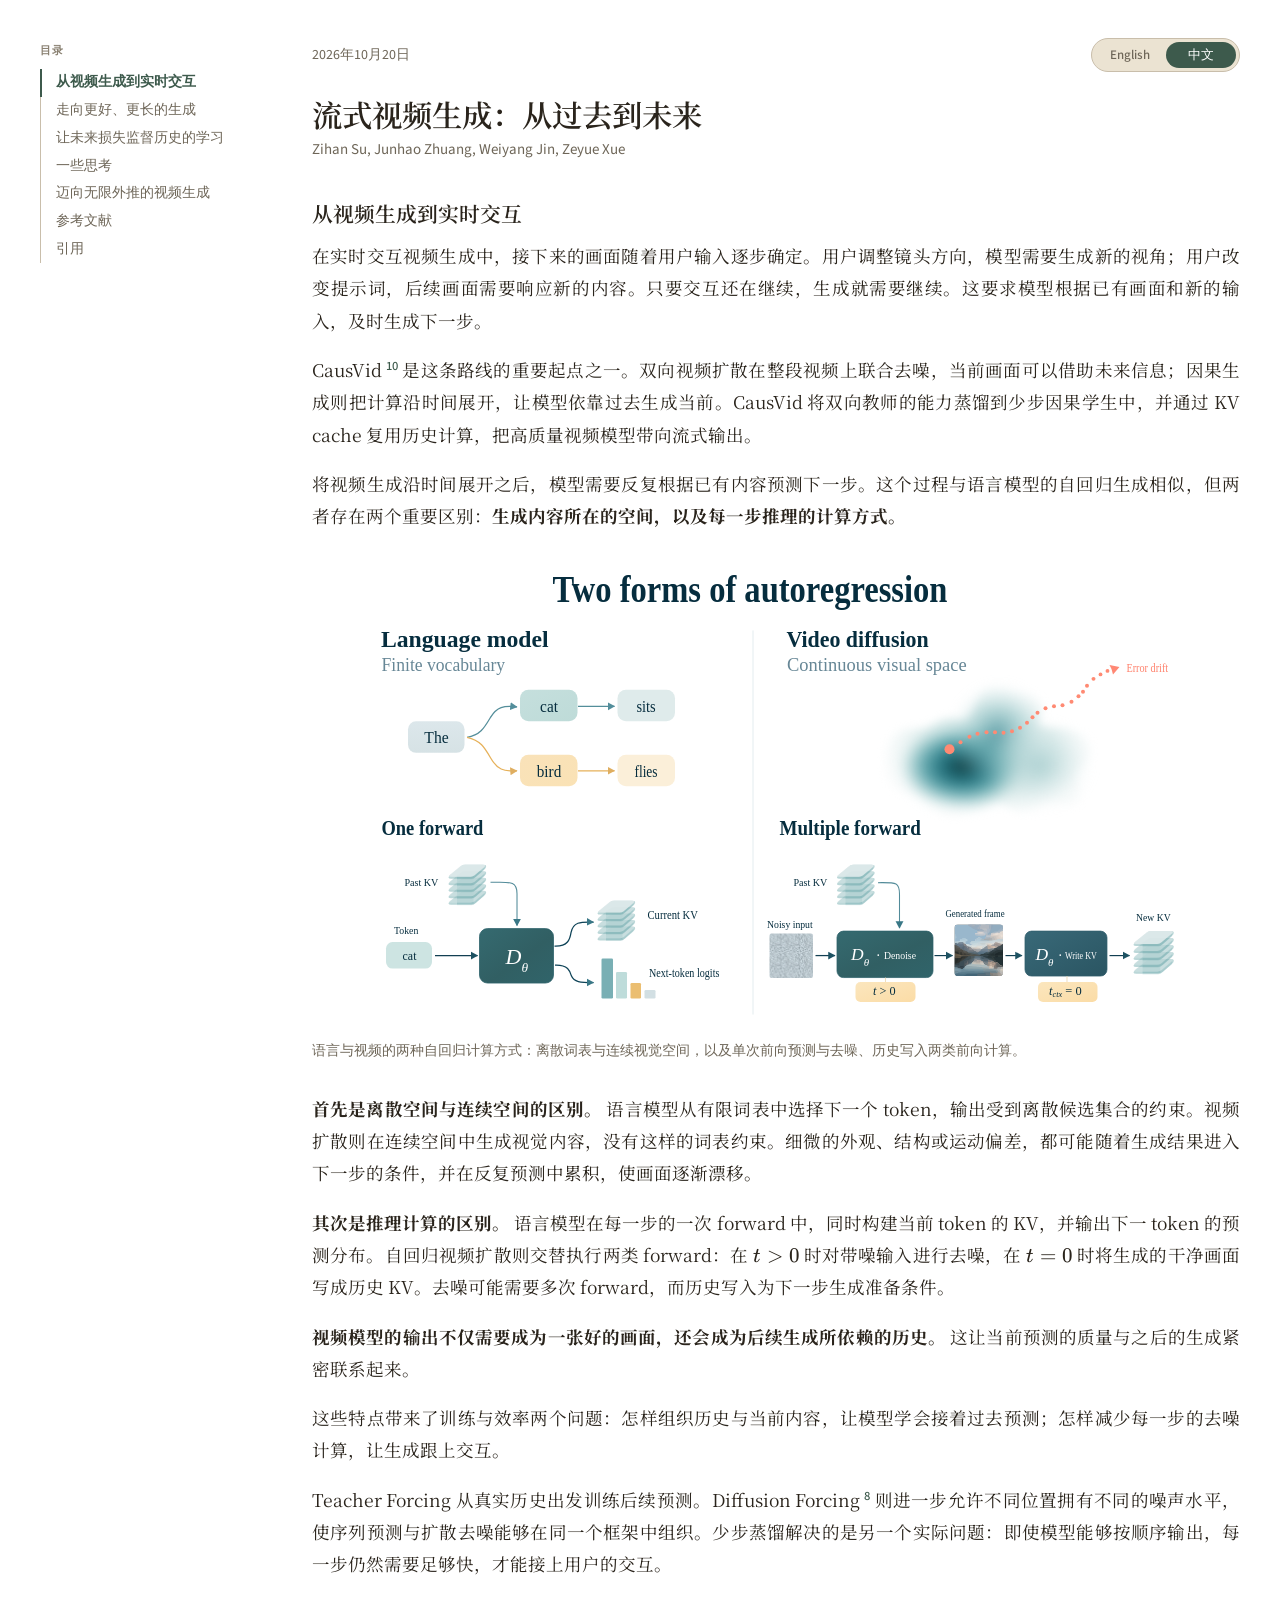
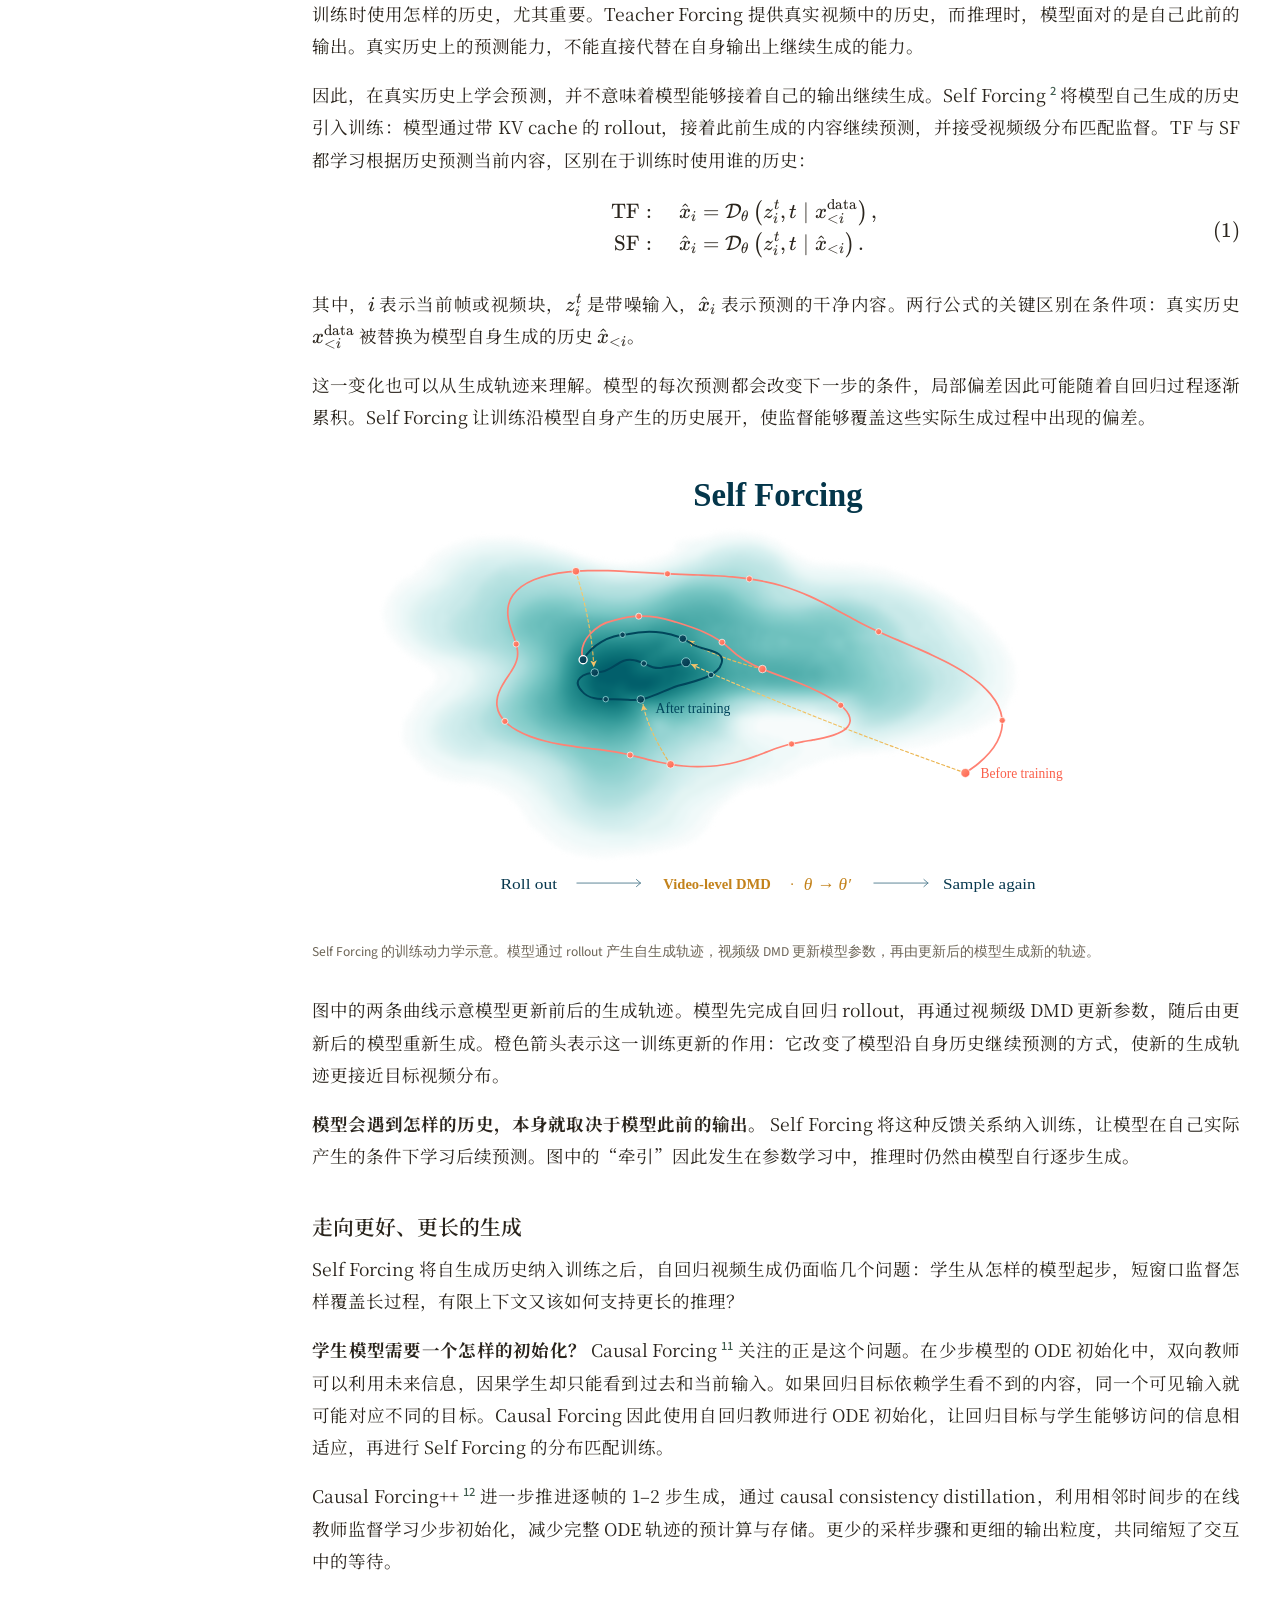
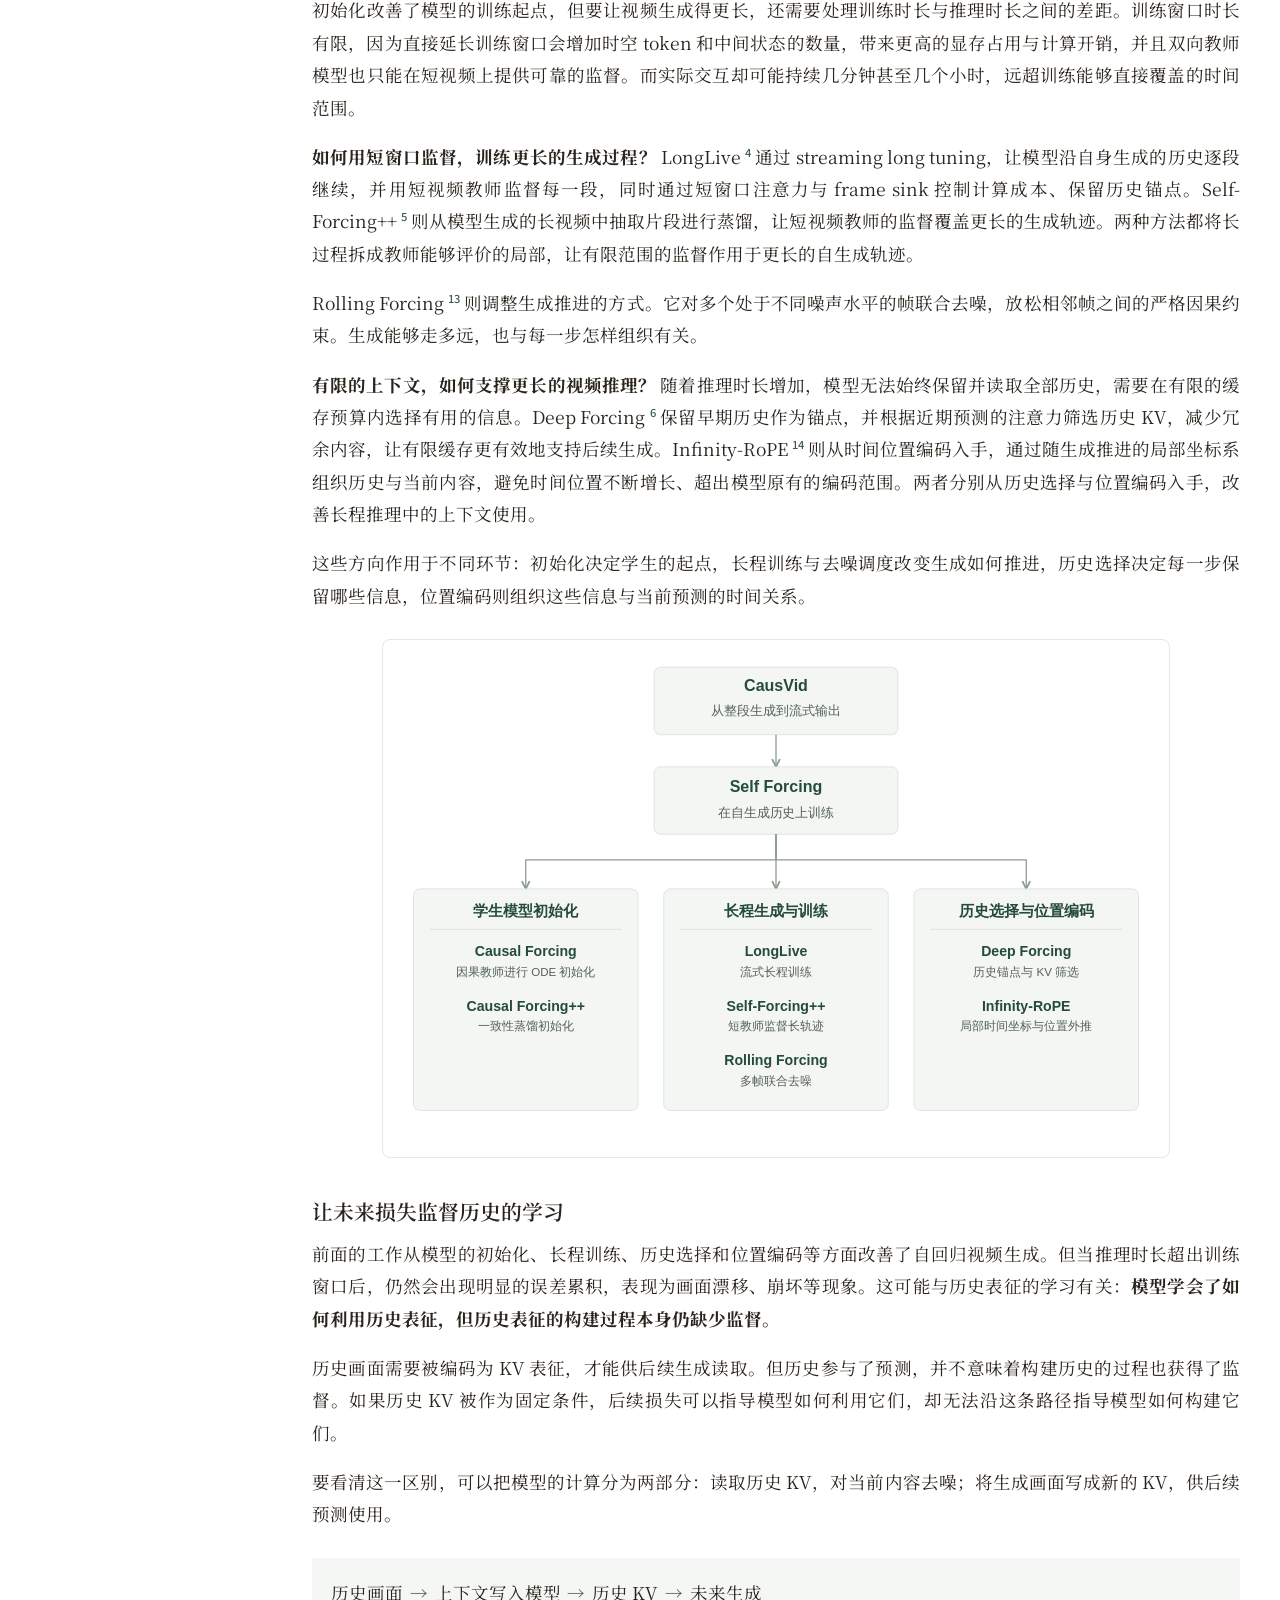
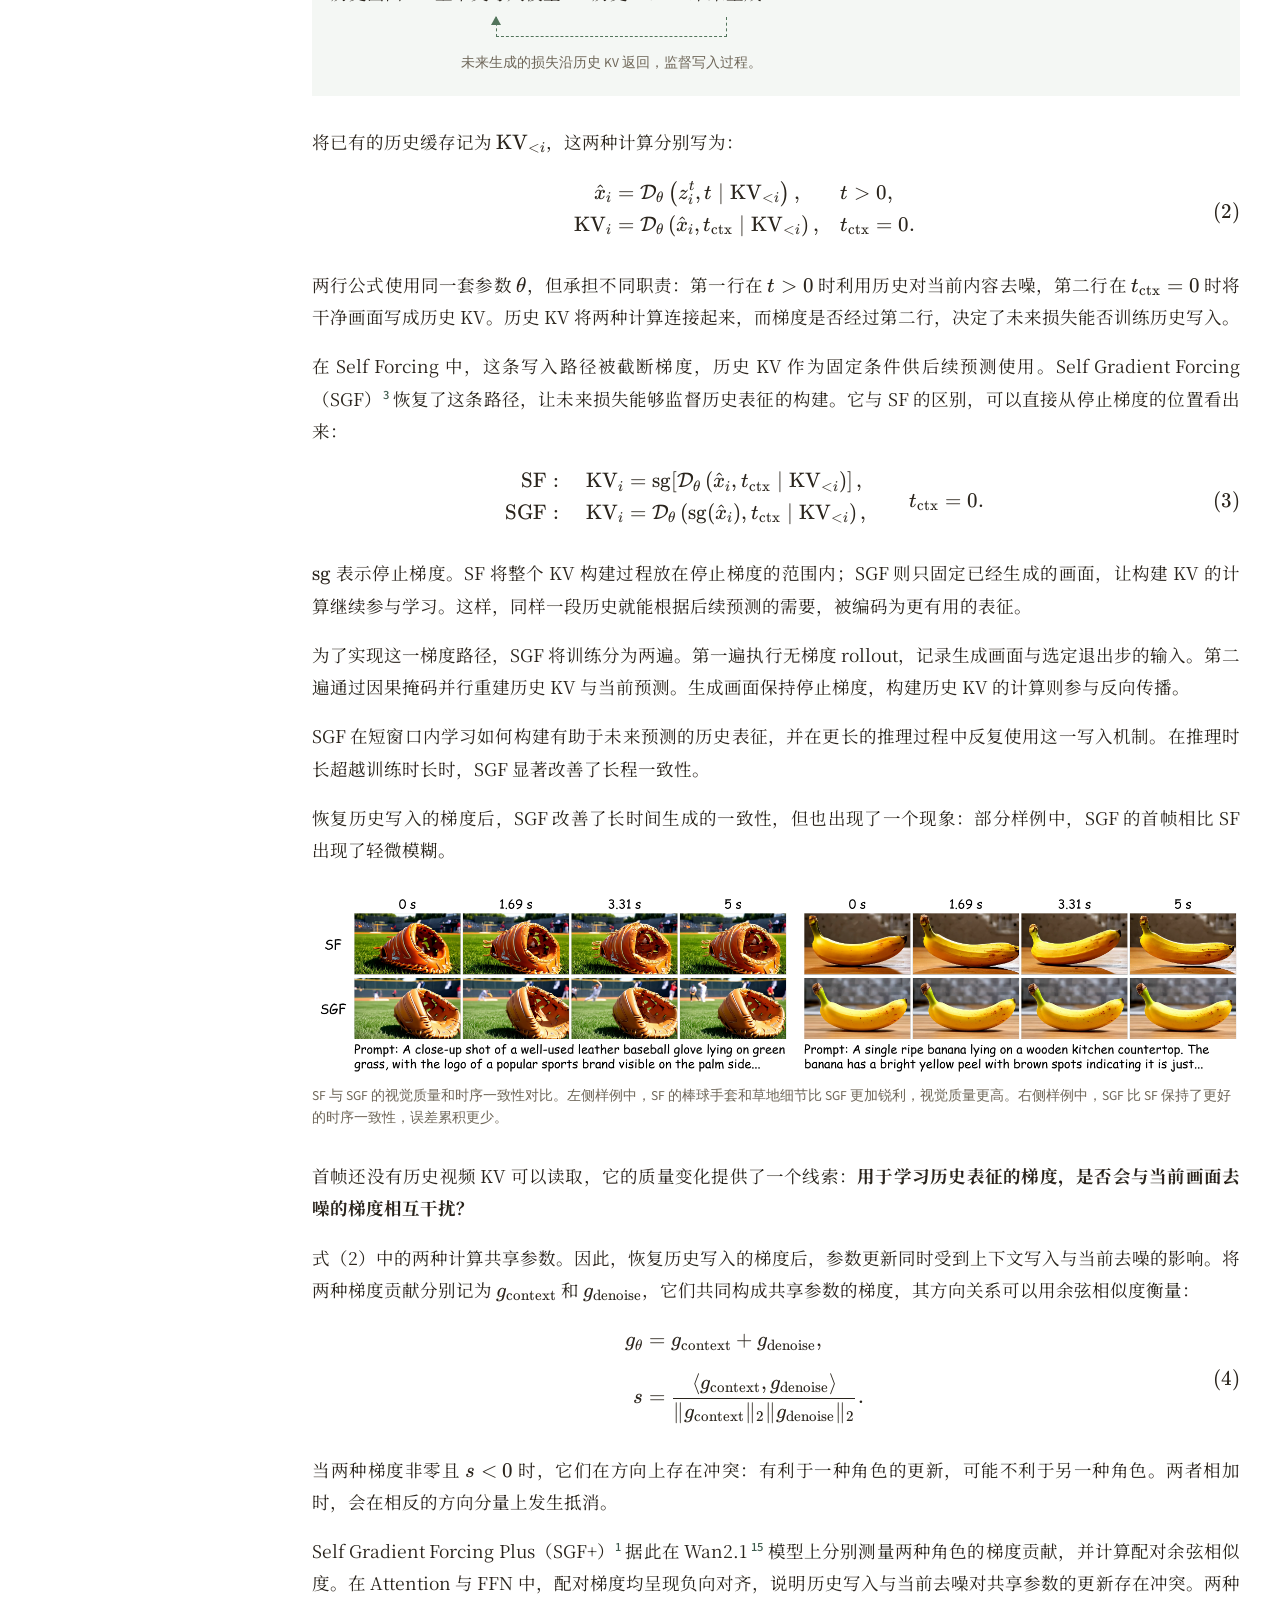
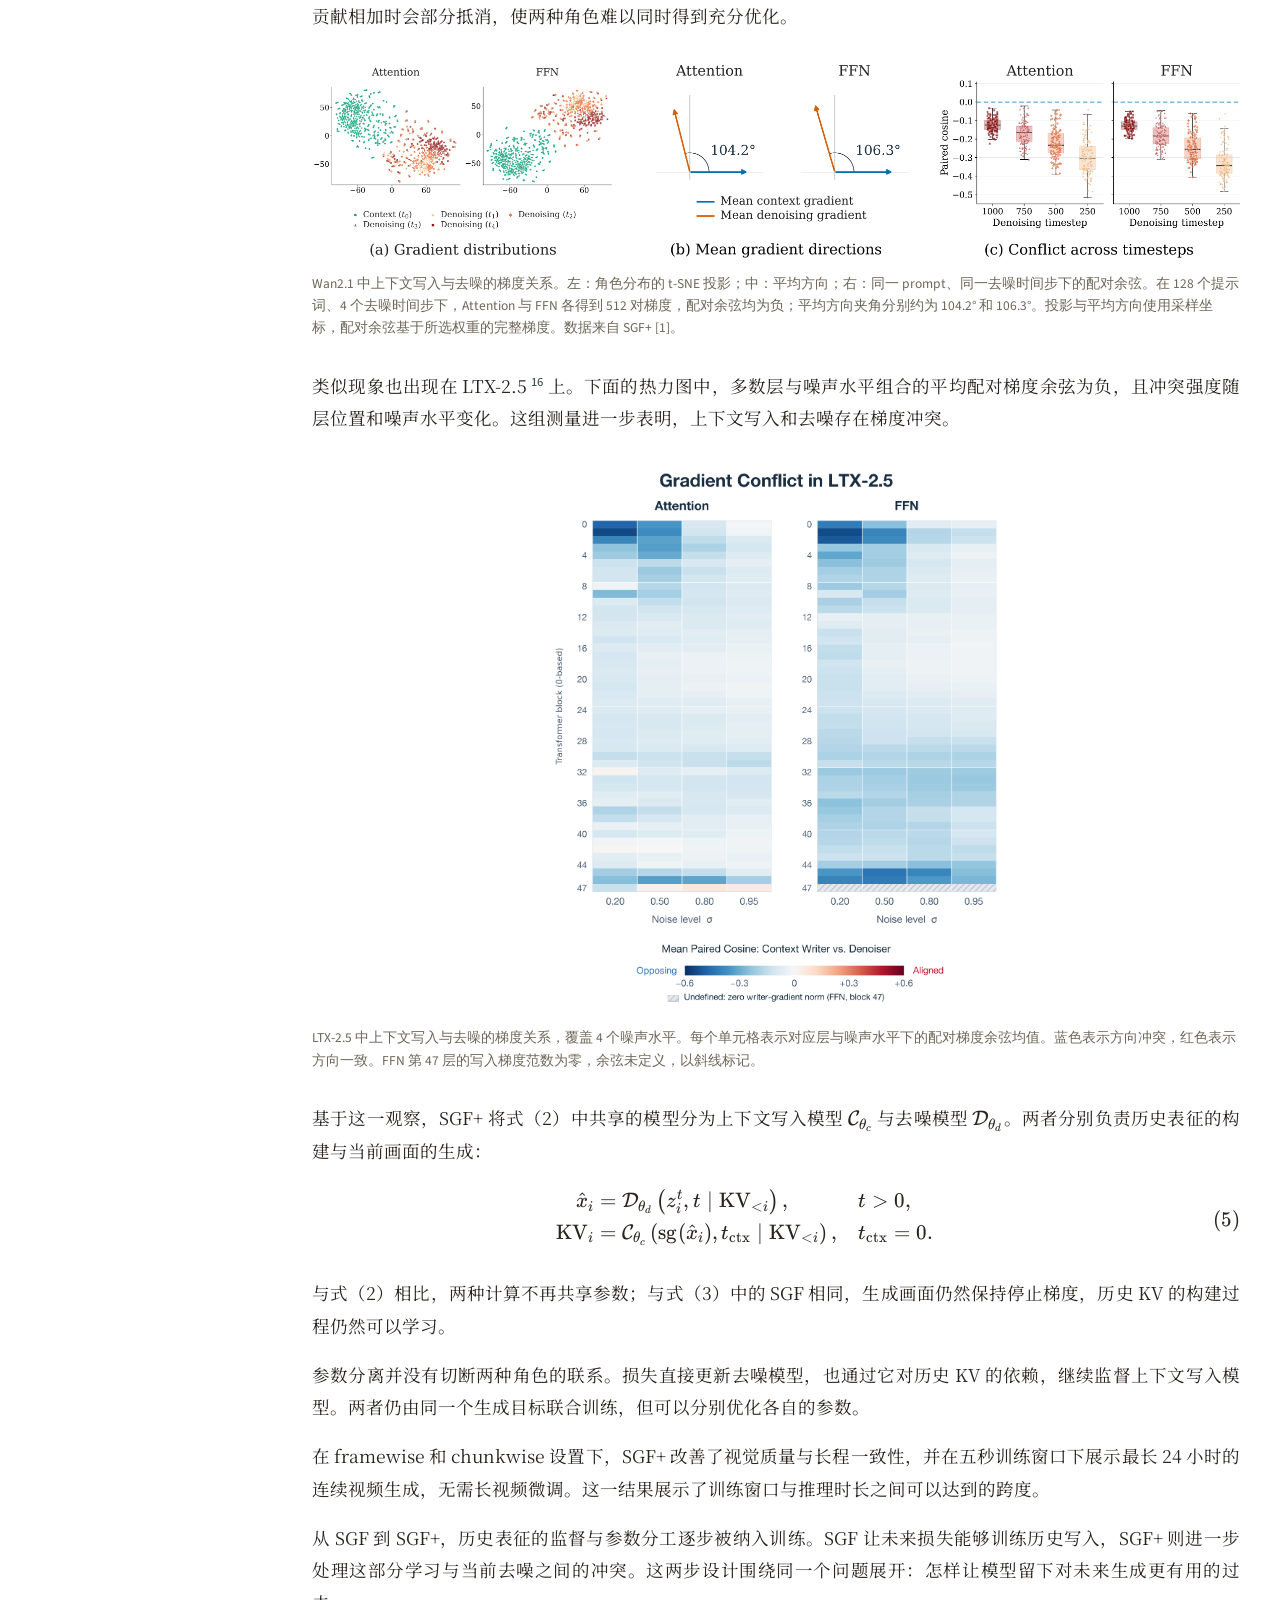
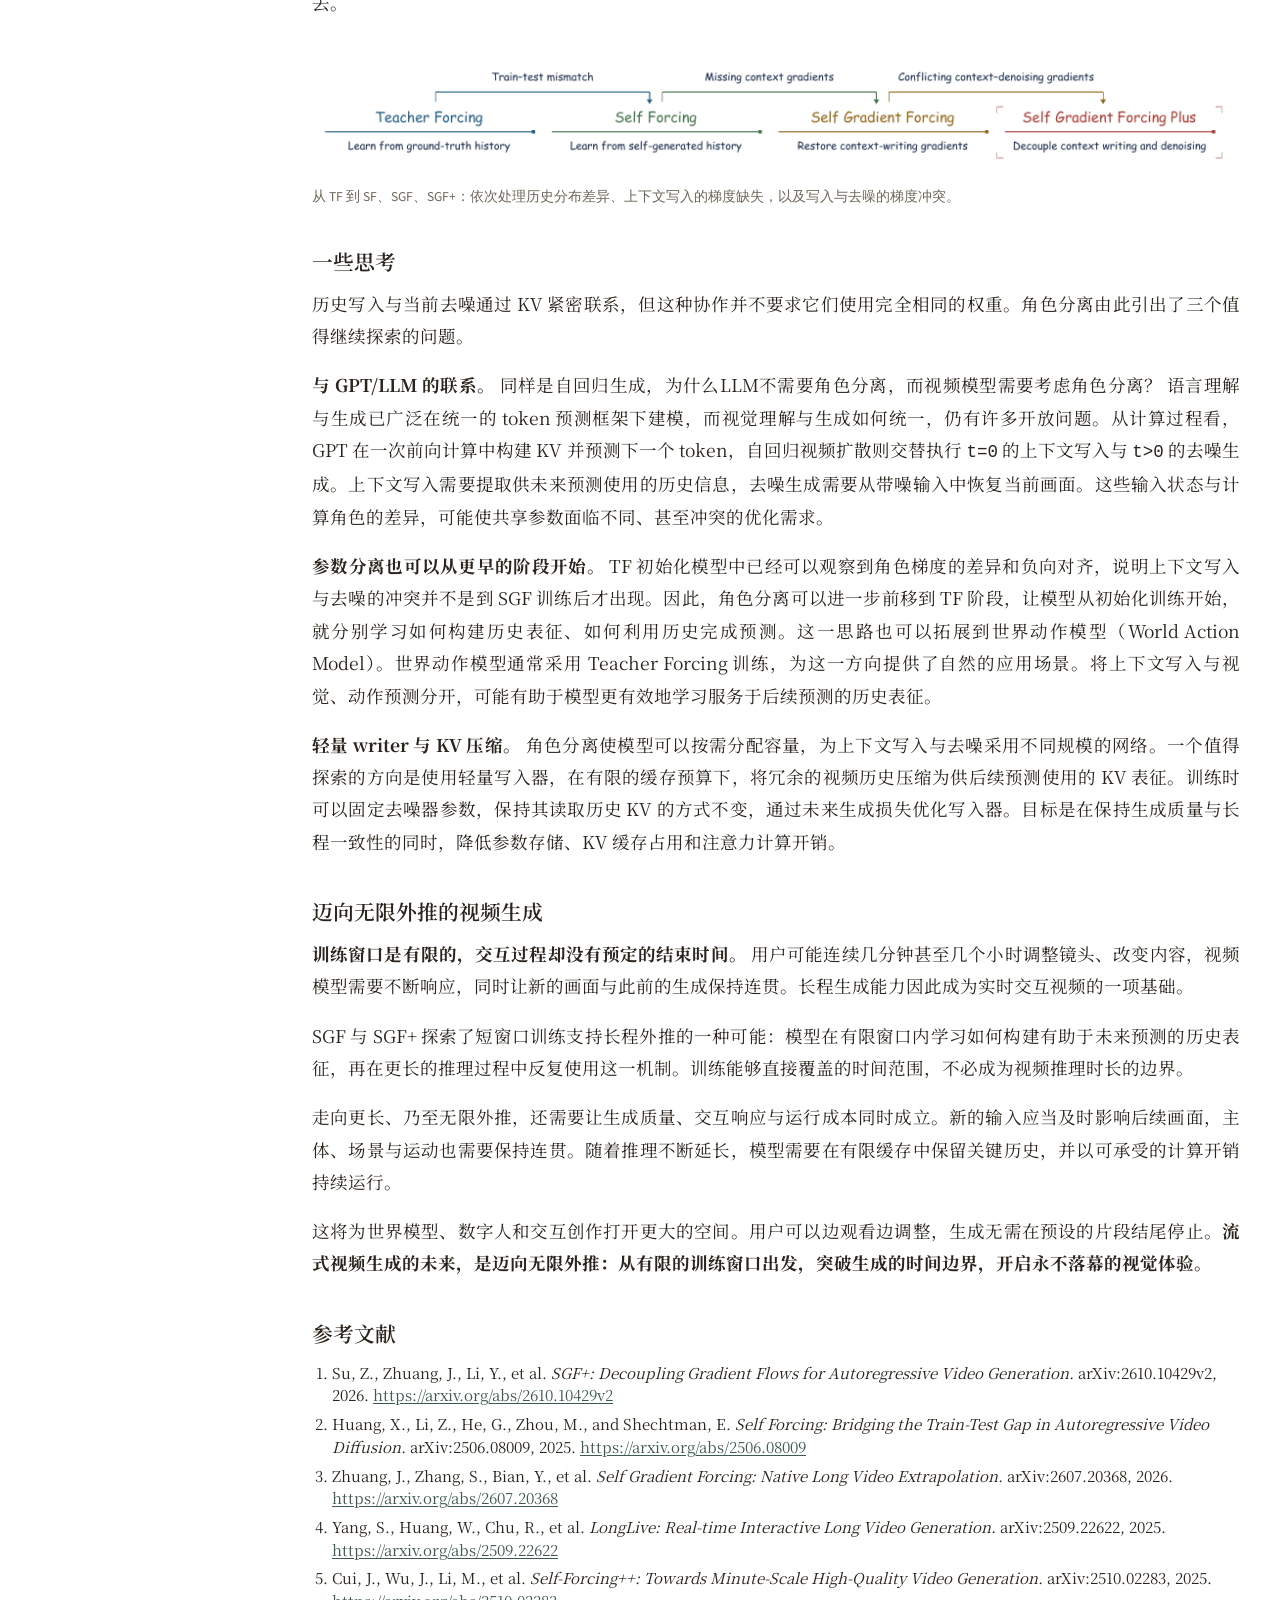
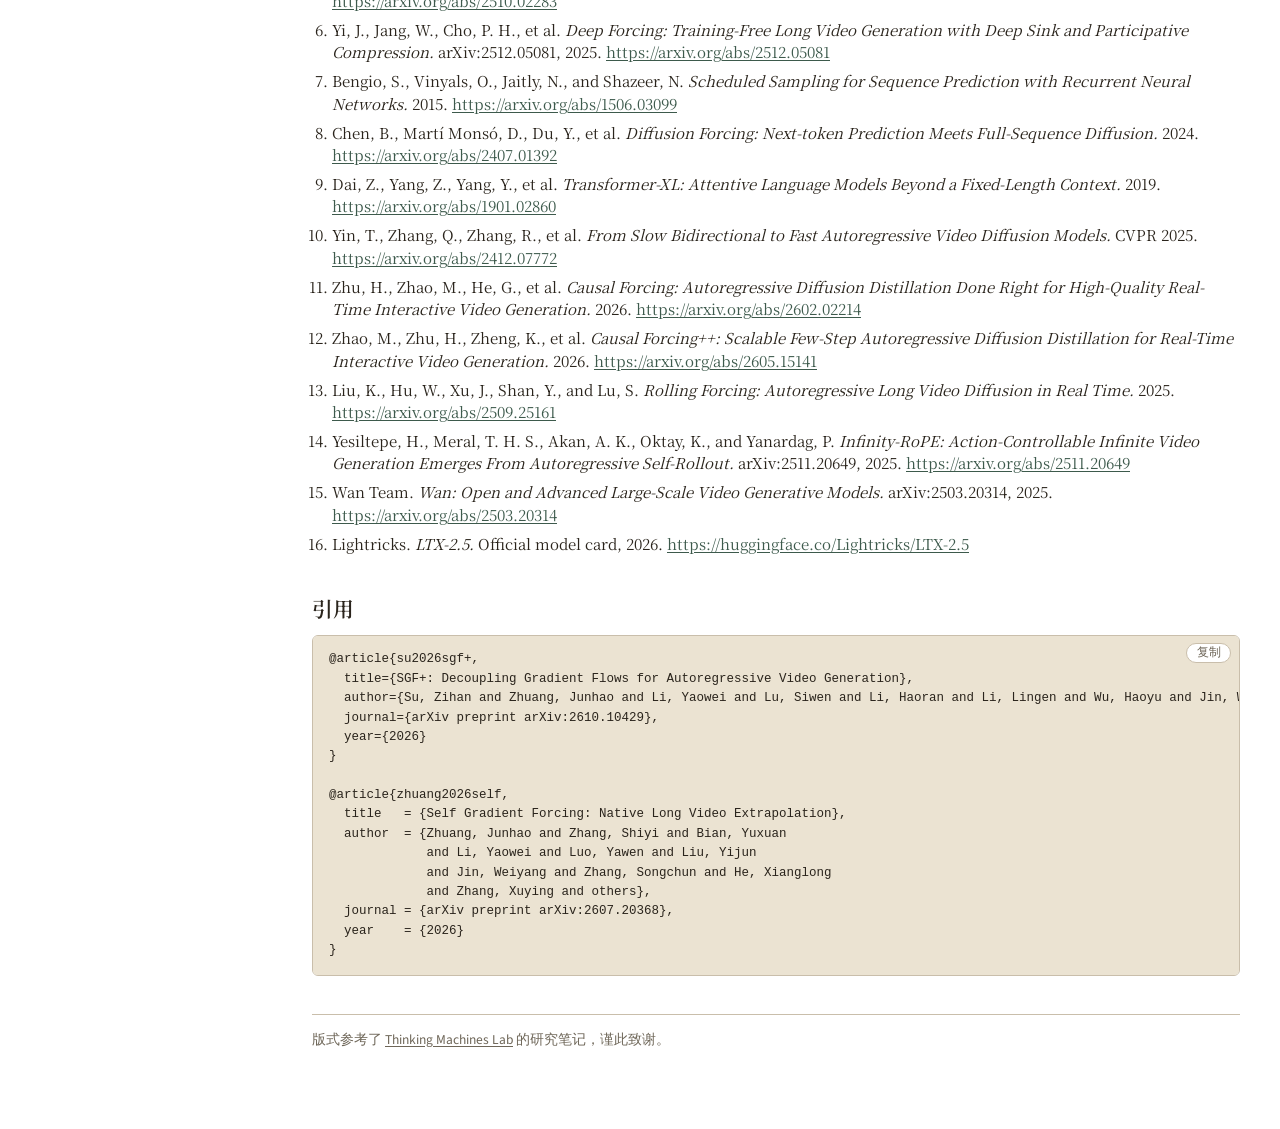
==== commit 7d3b5abb: "Update bilingual SGF blog figures and comparison" ====
--- a/blog/sgf-plus/index.html
+++ b/blog/sgf-plus/index.html
@@ -4,7 +4,7 @@
 <link rel="alternate" hreflang="zh-Hans" href="index.html"><link rel="alternate" hreflang="en" href="en.html">
 <link href="https://fonts.googleapis.com/css2?family=Noto+Serif+SC:wght@400;600&family=Source+Sans+3:wght@400;500;600&family=Source+Serif+4:opsz,wght@8..60,400;8..60,600&display=swap" rel="stylesheet">
 <link rel="stylesheet" href="vendor/katex/katex.min.css">
-<link rel="stylesheet" href="css/blog.css"><link rel="stylesheet" href="blog.css?v=roadmap85-ltx50-forcing90">
+<link rel="stylesheet" href="css/blog.css"><link rel="stylesheet" href="blog.css?v=roadmap85-ltx50-forcing90-comic">
 </head><body><div class="shell"><nav class="toc" aria-label="目录"><p class="toc-k">目录</p><ol><li><a href="#从视频生成到实时交互">从视频生成到实时交互</a></li>
 <li><a href="#走向更好-更长的生成">走向更好、更长的生成</a></li>
 <li><a href="#让未来损失监督历史的学习">让未来损失监督历史的学习</a></li>
@@ -12,12 +12,12 @@
 <li><a href="#迈向无限外推的视频生成">迈向无限外推的视频生成</a></li>
 <li><a href="#references">参考文献</a></li>
 <li><a href="#cite">引用</a></li></ol></nav><main class="page">
-<header class="mast"><p class="date">2026年10月19日</p><nav class="lang"><a class="" href="en.html" lang="en">English</a><a class="on" href="index.html" lang="zh-Hans">中文</a></nav></header>
+<header class="mast"><p class="date">2026年10月20日</p><nav class="lang"><a class="" href="en.html" lang="en">English</a><a class="on" href="index.html" lang="zh-Hans">中文</a></nav></header>
 <article><h1 id="top">流式视频生成：从过去到未来</h1><p class="byline">Zihan Su, Junhao Zhuang, Weiyang Jin, Zeyue Xue</p><h2 id="从视频生成到实时交互">从视频生成到实时交互</h2>
 <p>在实时交互视频生成中，接下来的画面随着用户输入逐步确定。用户调整镜头方向，模型需要生成新的视角；用户改变提示词，后续画面需要响应新的内容。只要交互还在继续，生成就需要继续。这要求模型根据已有画面和新的输入，及时生成下一步。</p>
 <p>CausVid <a class="cite" href="#ref-10">10</a> 是这条路线的重要起点之一。双向视频扩散在整段视频上联合去噪，当前画面可以借助未来信息；因果生成则把计算沿时间展开，让模型依靠过去生成当前。CausVid 将双向教师的能力蒸馏到少步因果学生中，并通过 KV cache 复用历史计算，把高质量视频模型带向流式输出。</p>
 <p>将视频生成沿时间展开之后，模型需要反复根据已有内容预测下一步。这个过程与语言模型的自回归生成相似，但两者存在两个重要区别：<strong>生成内容所在的空间，以及每一步推理的计算方式。</strong></p>
-<figure><div class="panels panels-1"><a href="assets/llm-vs-video.svg" target="_blank"><img src="assets/llm-vs-video.svg" alt="语言与视频的两种自回归计算方式" loading="lazy"></a></div><figcaption>语言与视频的两种自回归计算方式：离散词表与连续视觉空间，以及单次前向预测与去噪、历史写入两类前向计算。</figcaption></figure>
+<figure><div class="panels panels-1"><a href="assets/llm-vs-video.svg?v=139ea2ebff" target="_blank"><img src="assets/llm-vs-video.svg?v=139ea2ebff" alt="语言与视频的两种自回归计算方式" loading="lazy"></a></div><figcaption>语言与视频的两种自回归计算方式：离散词表与连续视觉空间，以及单次前向预测与去噪、历史写入两类前向计算。</figcaption></figure>
 <p><strong>首先是离散空间与连续空间的区别。</strong> 语言模型从有限词表中选择下一个 token，输出受到离散候选集合的约束。视频扩散则在连续空间中生成视觉内容，没有这样的词表约束。细微的外观、结构或运动偏差，都可能随着生成结果进入下一步的条件，并在反复预测中累积，使画面逐渐漂移。</p>
 <p><strong>其次是推理计算的区别。</strong> 语言模型在每一步的一次 forward 中，同时构建当前 token 的 KV，并输出下一 token 的预测分布。自回归视频扩散则交替执行两类 forward：在 \(t&gt;0\) 时对带噪输入进行去噪，在 \(t=0\) 时将生成的干净画面写成历史 KV。去噪可能需要多次 forward，而历史写入为下一步生成准备条件。</p>
 <p><strong>视频模型的输出不仅需要成为一张好的画面，还会成为后续生成所依赖的历史。</strong> 这让当前预测的质量与之后的生成紧密联系起来。</p>
@@ -34,7 +34,7 @@
 \]</div>
 <p>其中，\(i\) 表示当前帧或视频块，\(z_i^t\) 是带噪输入，\(\hat{x}_i\) 表示预测的干净内容。两行公式的关键区别在条件项：真实历史 \(x_{&lt;i}^{\mathrm{data}}\) 被替换为模型自身生成的历史 \(\hat{x}_{&lt;i}\)。</p>
 <p>这一变化也可以从生成轨迹来理解。模型的每次预测都会改变下一步的条件，局部偏差因此可能随着自回归过程逐渐累积。Self Forcing 让训练沿模型自身产生的历史展开，使监督能够覆盖这些实际生成过程中出现的偏差。</p>
-<figure><div class="panels panels-1"><a href="assets/self-forcing.svg?v=ba99f75bcd" target="_blank"><img src="assets/self-forcing.svg?v=ba99f75bcd" alt="Self Forcing 的训练动力学示意" loading="lazy"></a></div><figcaption>Self Forcing 的训练动力学示意。模型通过 rollout 产生自生成轨迹，视频级 DMD 更新模型参数，再由更新后的模型生成新的轨迹。</figcaption></figure>
+<figure><div class="panels panels-1"><a href="assets/self-forcing.svg?v=e79ade3354" target="_blank"><img src="assets/self-forcing.svg?v=e79ade3354" alt="Self Forcing 的训练动力学示意" loading="lazy"></a></div><figcaption>Self Forcing 的训练动力学示意。模型通过 rollout 产生自生成轨迹，视频级 DMD 更新模型参数，再由更新后的模型生成新的轨迹。</figcaption></figure>
 <p>图中的两条曲线示意模型更新前后的生成轨迹。模型先完成自回归 rollout，再通过视频级 DMD 更新参数，随后由更新后的模型重新生成。橙色箭头表示这一训练更新的作用：它改变了模型沿自身历史继续预测的方式，使新的生成轨迹更接近目标视频分布。</p>
 <p><strong>模型会遇到怎样的历史，本身就取决于模型此前的输出。</strong> Self Forcing 将这种反馈关系纳入训练，让模型在自己实际产生的条件下学习后续预测。图中的“牵引”因此发生在参数学习中，推理时仍然由模型自行逐步生成。</p>
 <h2 id="走向更好-更长的生成">走向更好、更长的生成</h2>
@@ -73,7 +73,9 @@
 <p>\(\operatorname{sg}\) 表示停止梯度。SF 将整个 KV 构建过程放在停止梯度的范围内；SGF 则只固定已经生成的画面，让构建 KV 的计算继续参与学习。这样，同样一段历史就能根据后续预测的需要，被编码为更有用的表征。</p>
 <p>为了实现这一梯度路径，SGF 将训练分为两遍。第一遍执行无梯度 rollout，记录生成画面与选定退出步的输入。第二遍通过因果掩码并行重建历史 KV 与当前预测。生成画面保持停止梯度，构建历史 KV 的计算则参与反向传播。</p>
 <p>SGF 在短窗口内学习如何构建有助于未来预测的历史表征，并在更长的推理过程中反复使用这一写入机制。在推理时长超越训练时长时，SGF 显著改善了长程一致性。</p>
-<p>恢复历史写入的梯度后，SGF 改善了长时间生成的一致性，但也出现了一个现象：部分样例中，SGF 的首帧相比 SF 出现了轻微模糊。首帧还没有历史视频 KV 可以读取，它的质量变化提供了一个线索：<strong>用于学习历史表征的梯度，是否会与当前画面去噪的梯度相互干扰？</strong></p>
+<p>恢复历史写入的梯度后，SGF 改善了长时间生成的一致性，但也出现了一个现象：部分样例中，SGF 的首帧相比 SF 出现了轻微模糊。</p>
+<figure><div class="panels panels-1"><a href="assets/sf_sgf_quality_consistency.png" target="_blank"><img src="assets/sf_sgf_quality_consistency.png" alt="SF 与 SGF 的视觉质量和时序一致性对比。左侧样例中，SF 的棒球手套和草地细节比 SGF 更加锐利，视觉质量更高。右侧样例中，SGF 比 SF 保持了更好的时序一致性，误差累积更少。" loading="lazy"></a></div><figcaption>SF 与 SGF 的视觉质量和时序一致性对比。左侧样例中，SF 的棒球手套和草地细节比 SGF 更加锐利，视觉质量更高。右侧样例中，SGF 比 SF 保持了更好的时序一致性，误差累积更少。</figcaption></figure>
+<p>首帧还没有历史视频 KV 可以读取，它的质量变化提供了一个线索：<strong>用于学习历史表征的梯度，是否会与当前画面去噪的梯度相互干扰？</strong></p>
 <p>式（2）中的两种计算共享参数。因此，恢复历史写入的梯度后，参数更新同时受到上下文写入与当前去噪的影响。将两种梯度贡献分别记为 \(g_{\mathrm{context}}\) 和 \(g_{\mathrm{denoise}}\)，它们共同构成共享参数的梯度，其方向关系可以用余弦相似度衡量：</p>
 <div class="math-block">\[
 \begin{aligned}
--- a/blog/sgf-plus/blog.css
+++ b/blog/sgf-plus/blog.css
@@ -5,7 +5,7 @@
 .panels-3 { grid-template-columns: repeat(3, minmax(0, 1fr)); }
 .panels a { display: block; min-width: 0; }
 figure img { display: block; width: 100%; height: auto; background: white; }
-.panels:has(img[src="assets/llm-vs-video.svg"]),
+.panels:has(img[src^="assets/llm-vs-video.svg"]),
 .panels:has(img[src^="assets/self-forcing.svg"]) {
   width: 90%;
   margin-inline: auto;
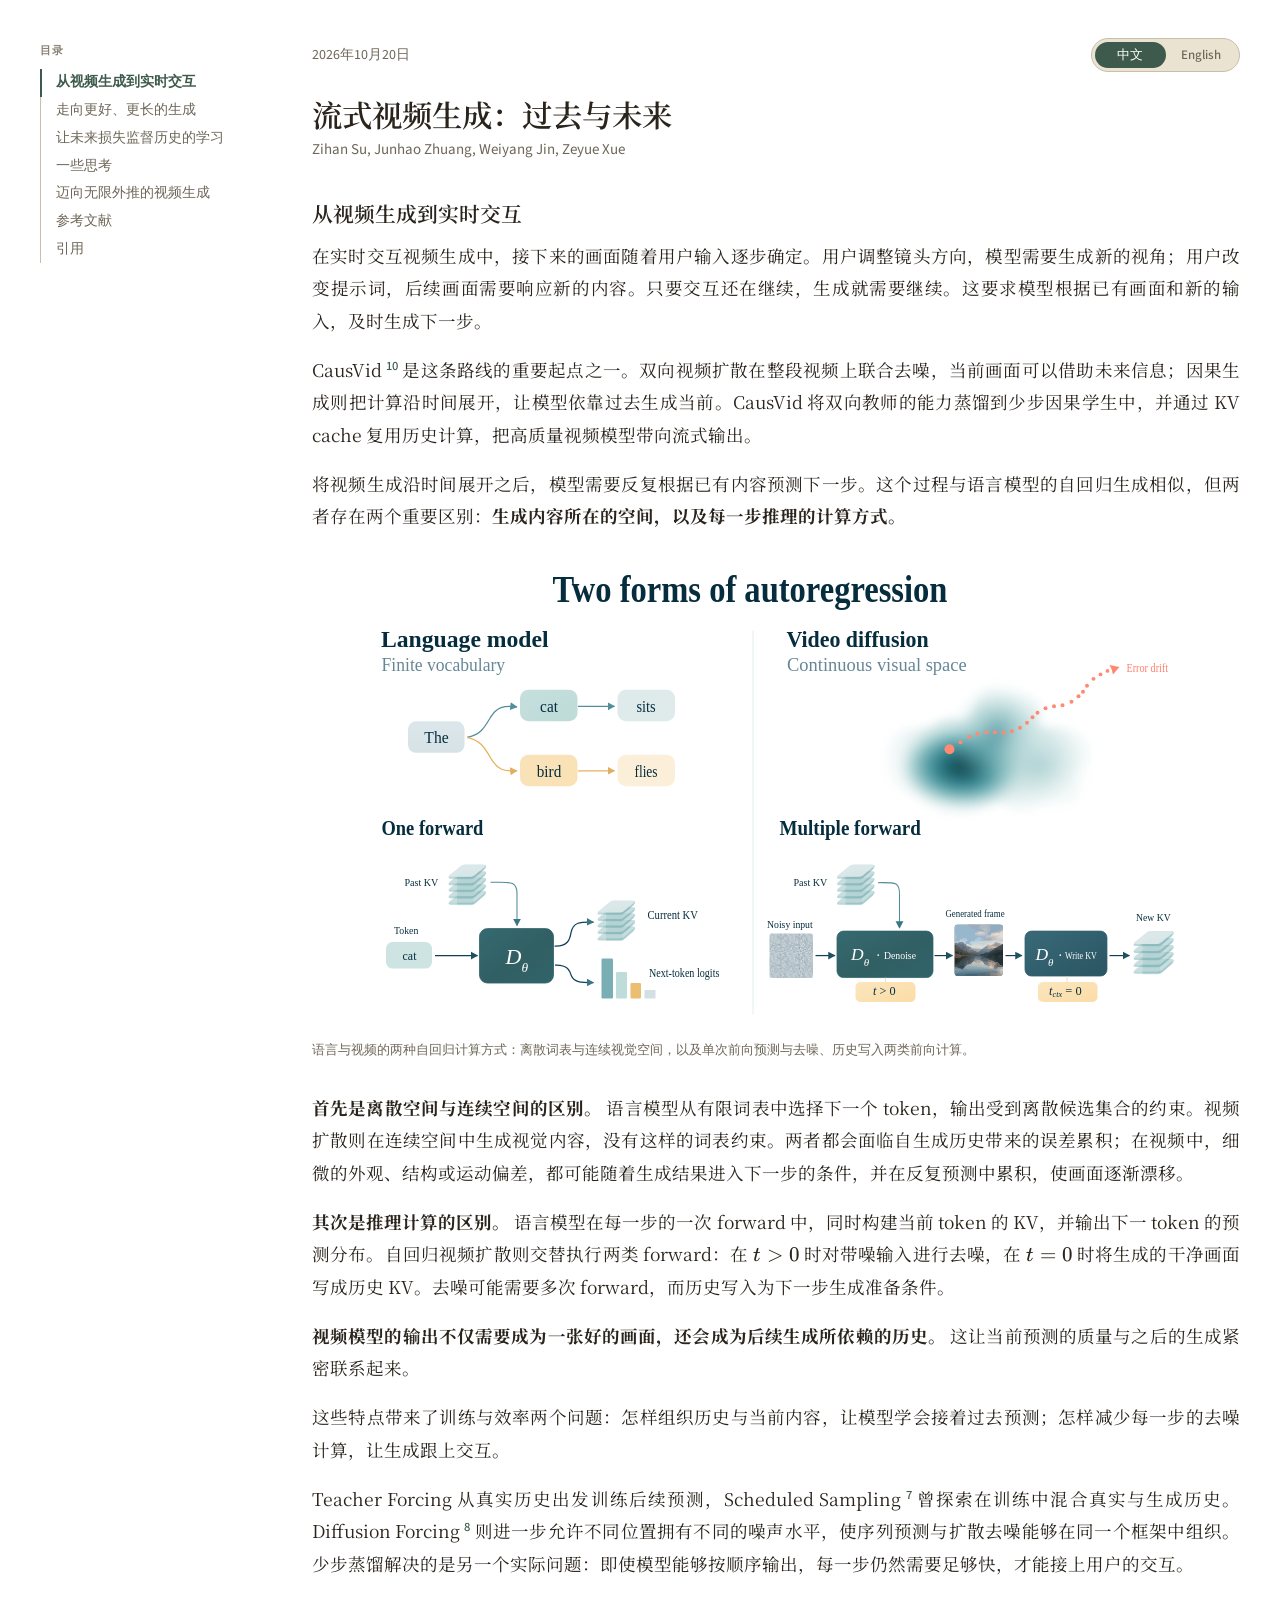
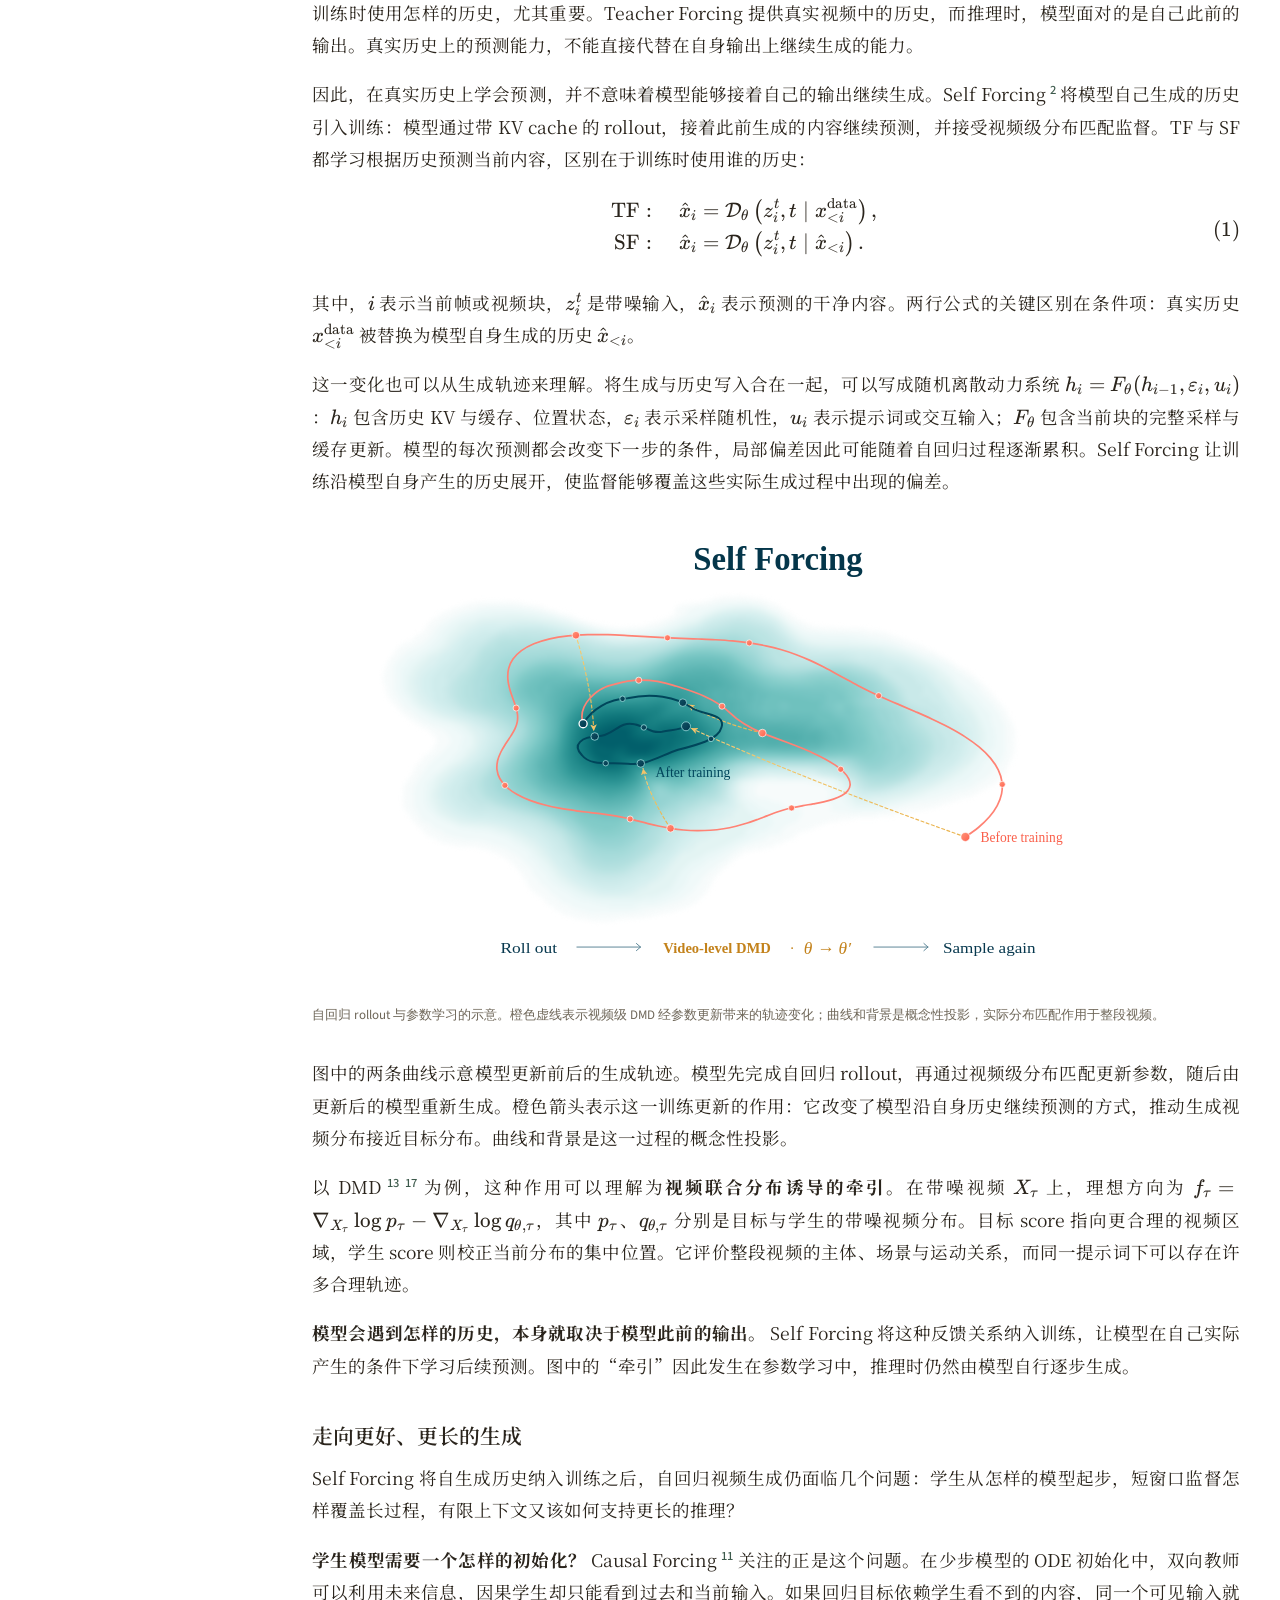
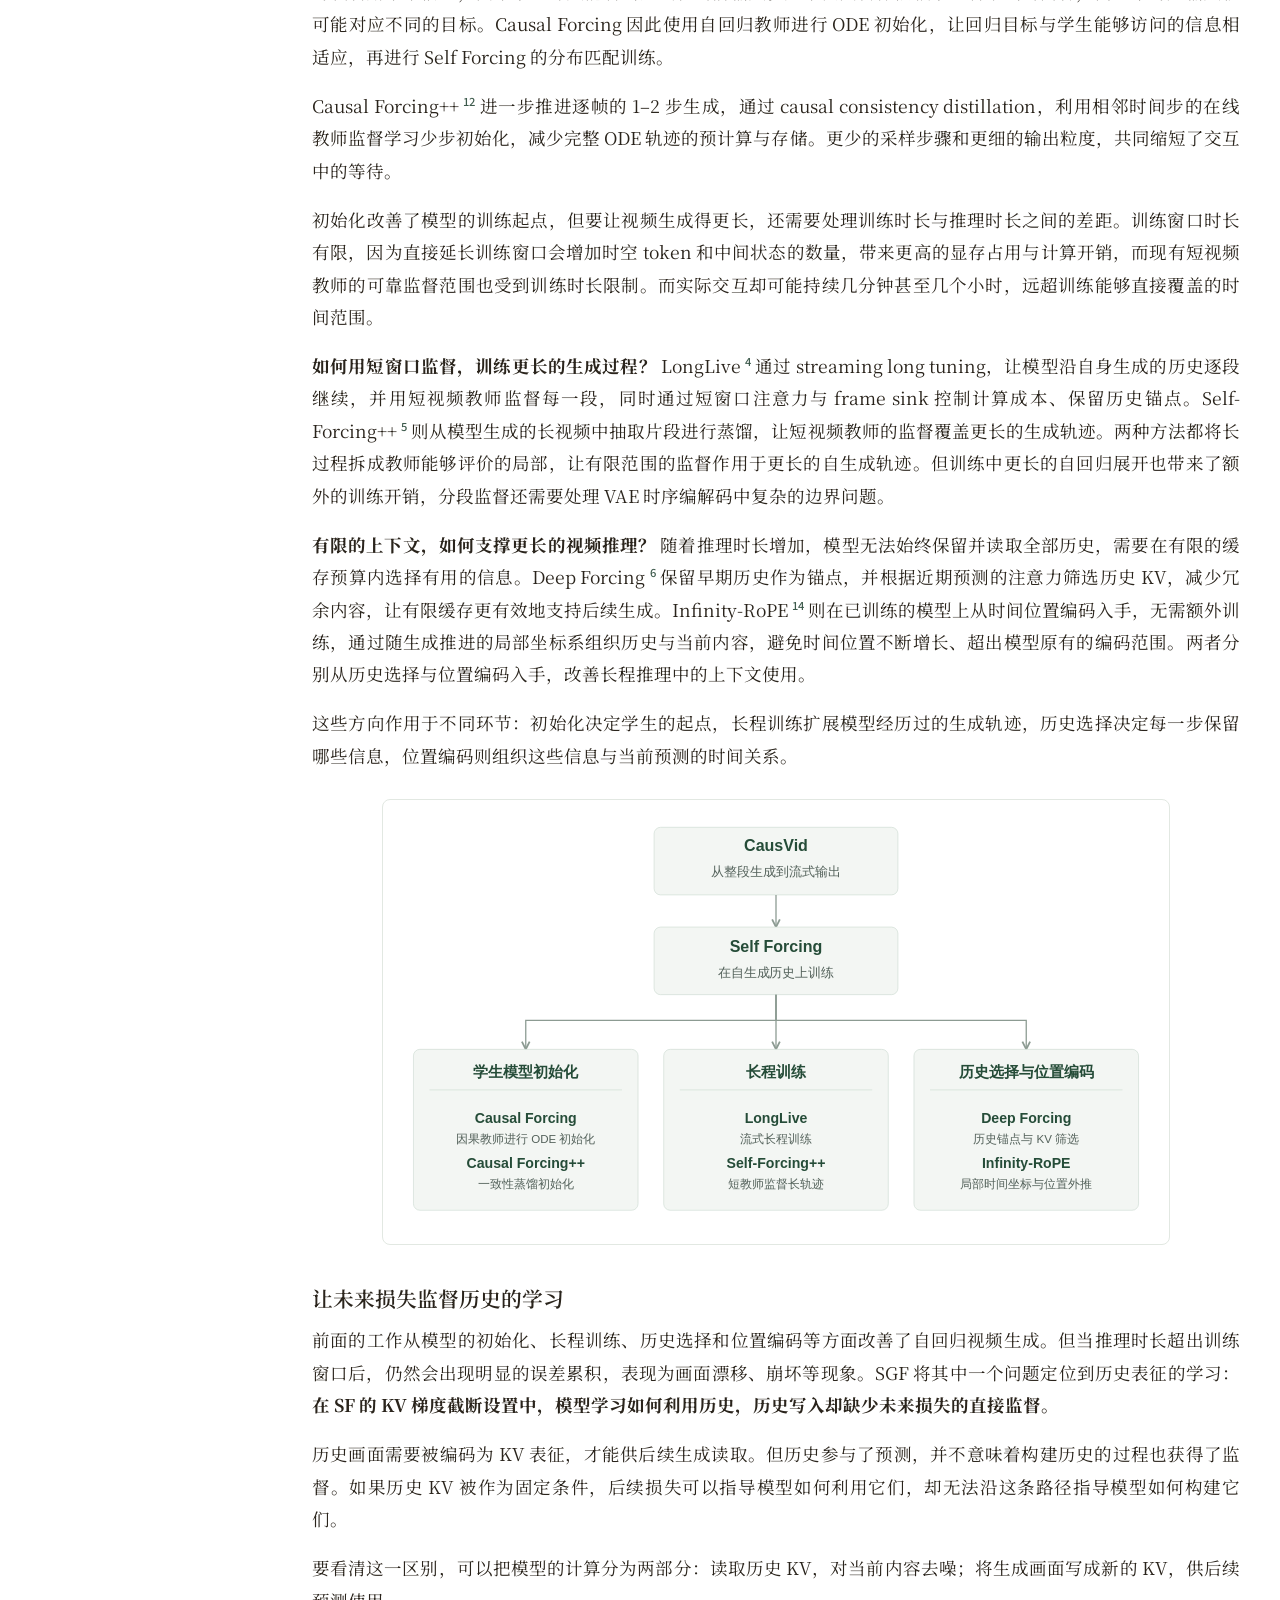
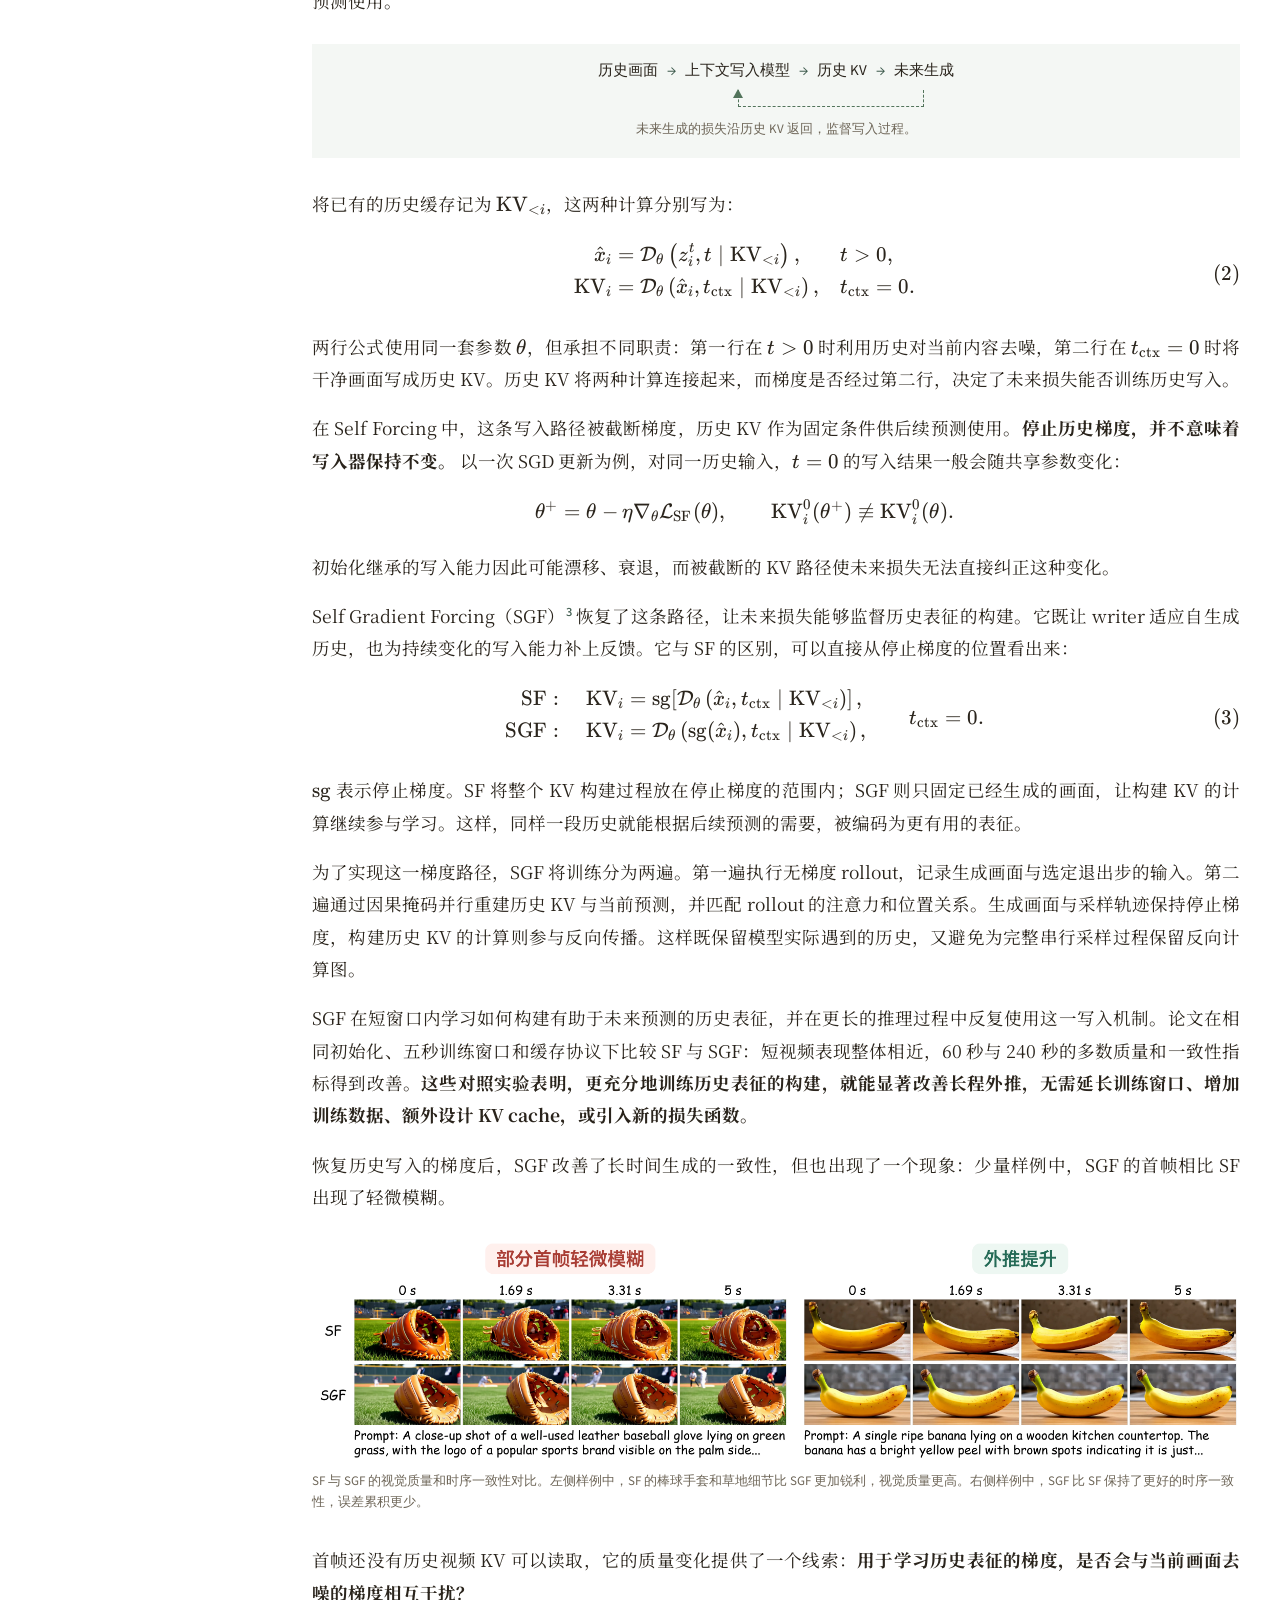
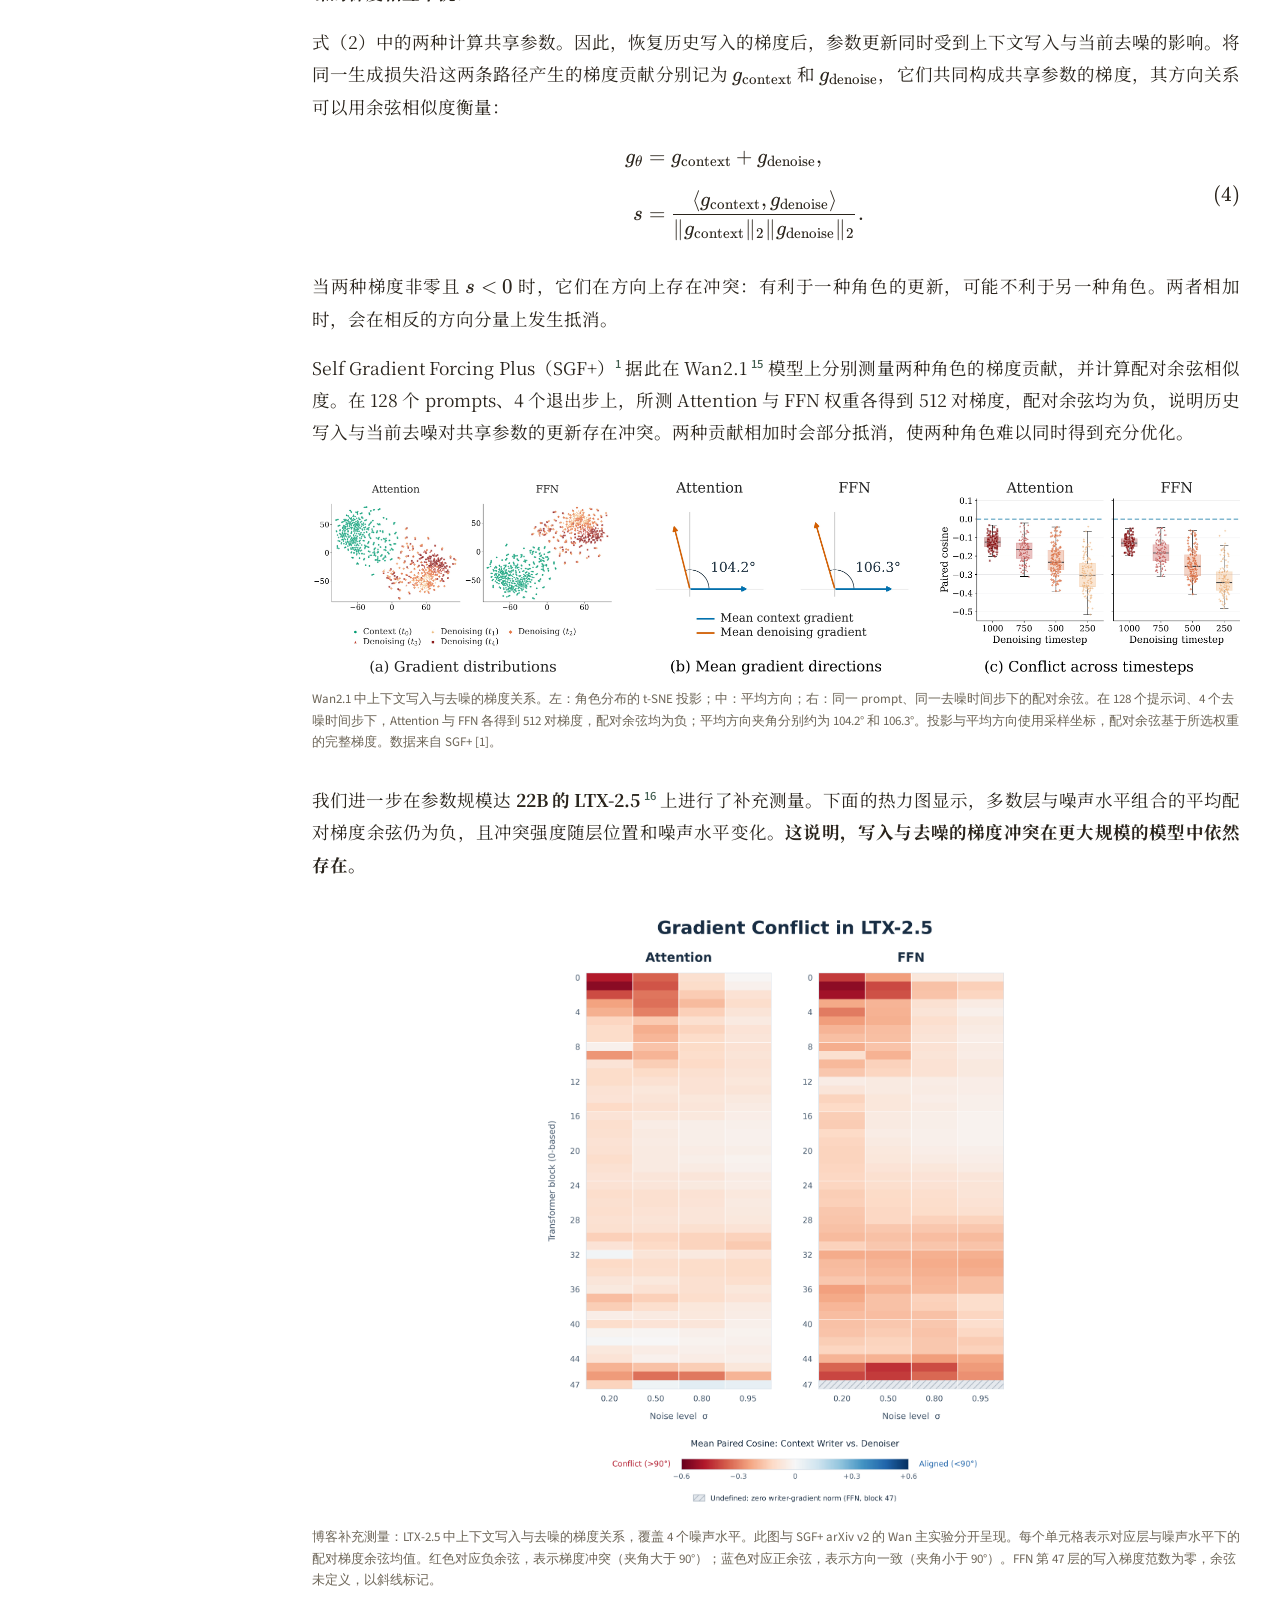
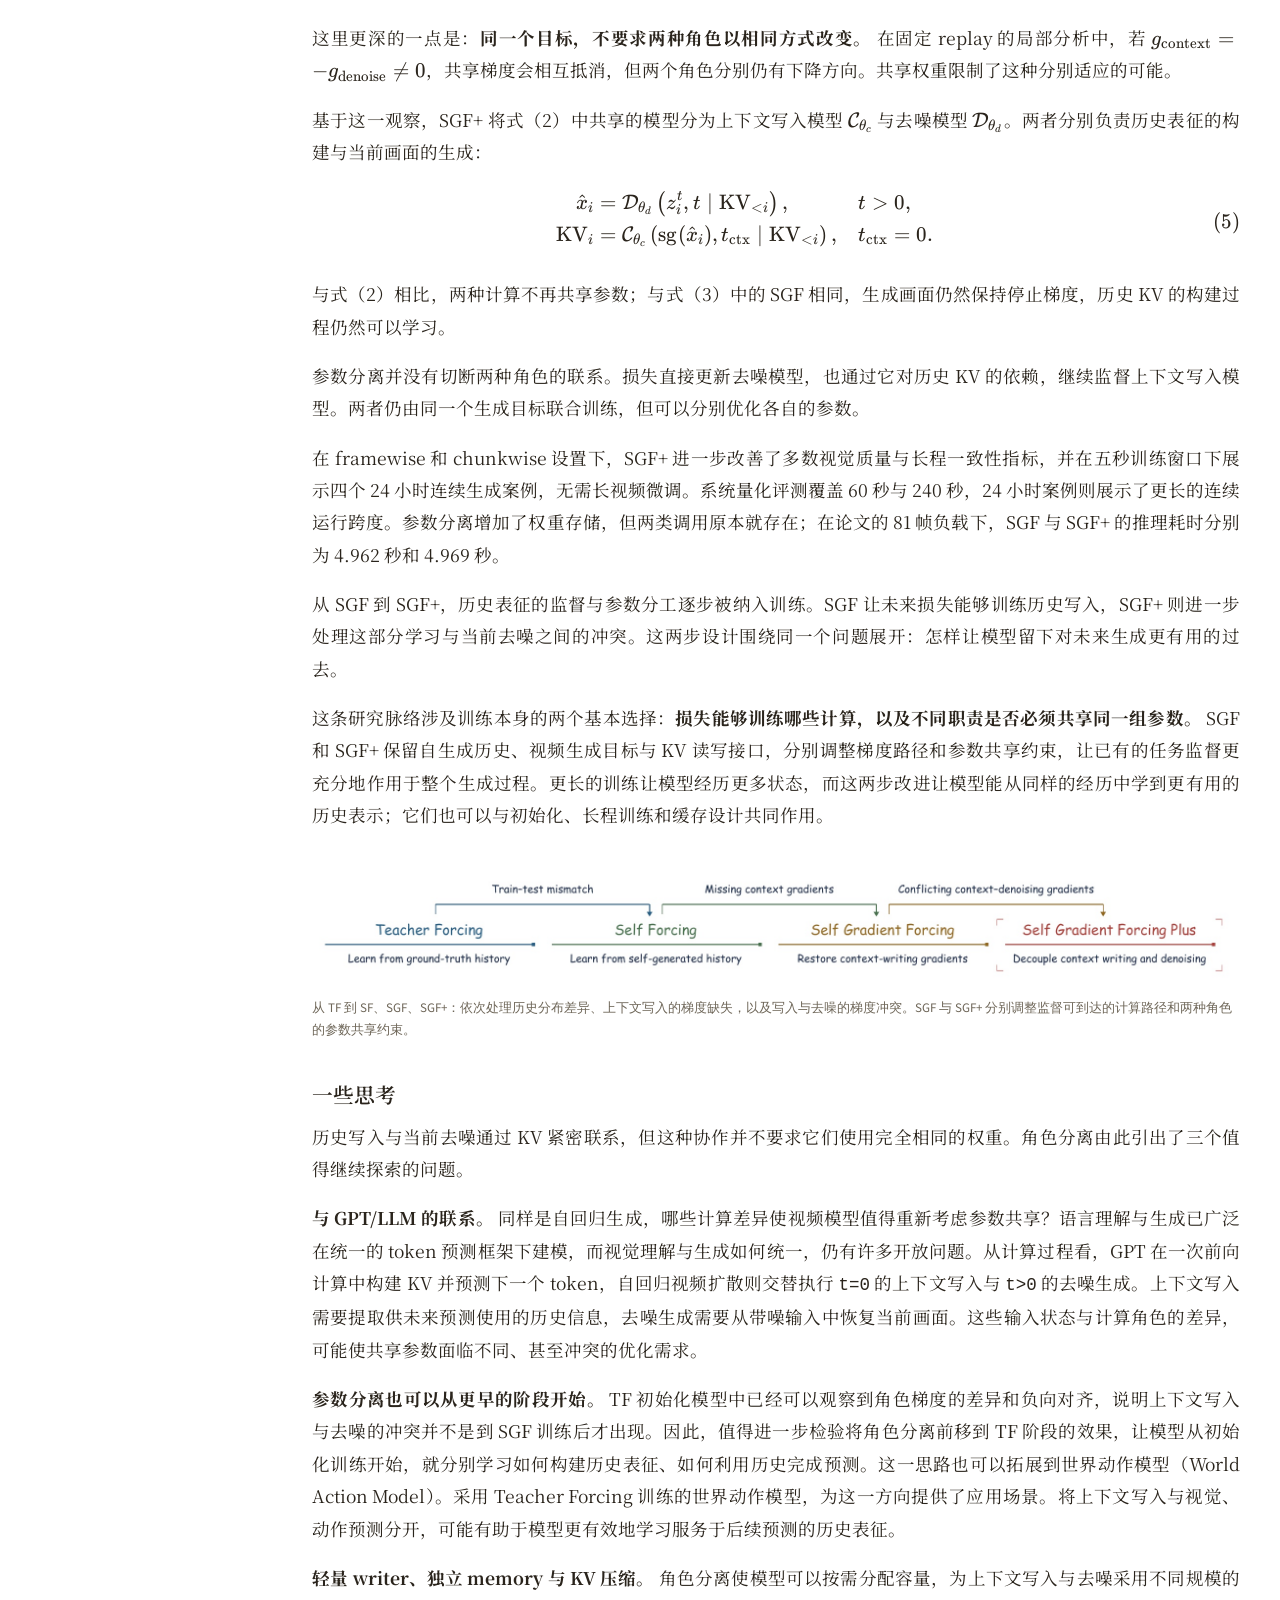
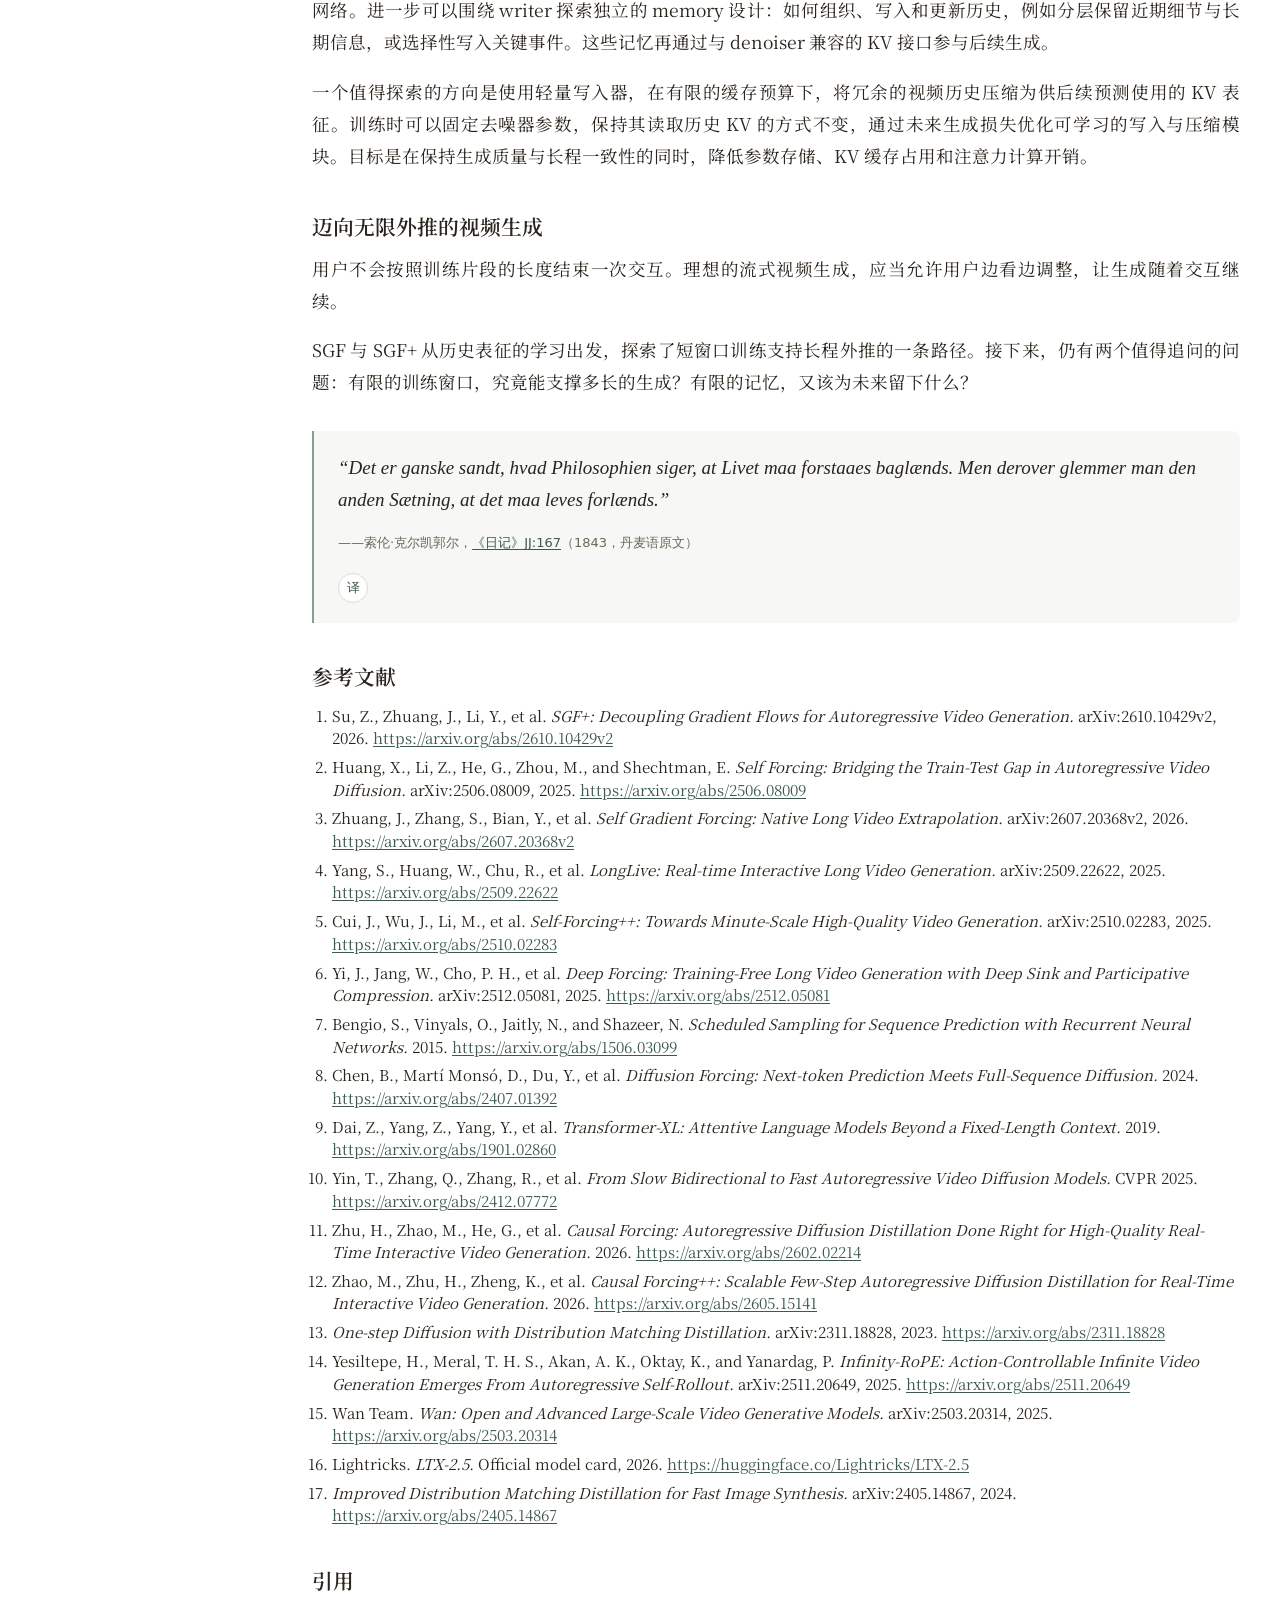
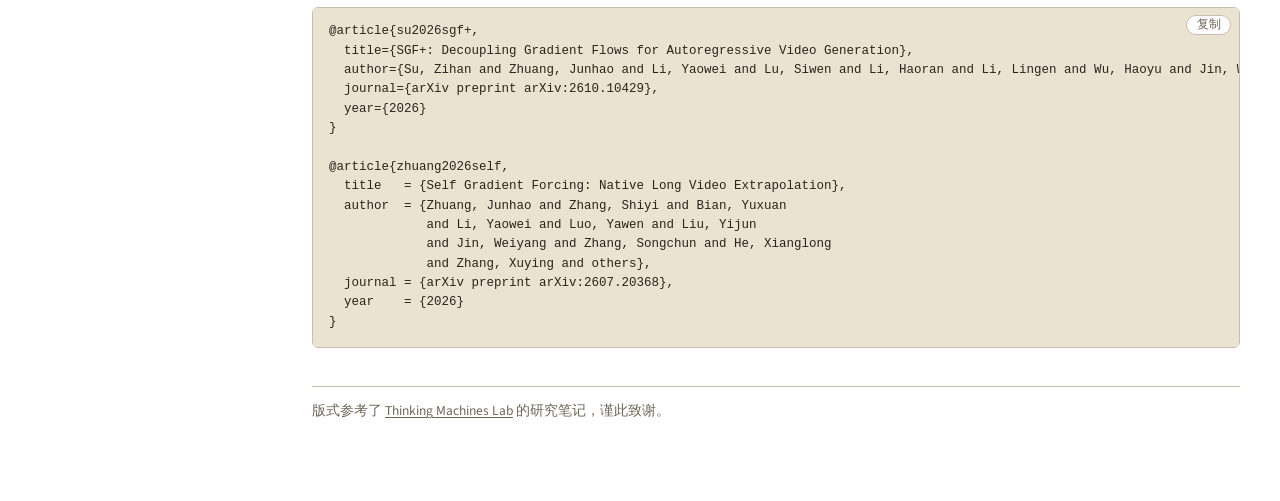
==== commit b8e79901: "Publish revised streaming video generation blog" ====
--- a/blog/sgf-plus/index.html
+++ b/blog/sgf-plus/index.html
@@ -1,10 +1,10 @@
 <!doctype html>
 <html lang="zh-Hans"><head><meta charset="utf-8"><meta name="viewport" content="width=device-width, initial-scale=1">
-<title>流式视频生成：从过去到未来</title>
+<title>流式视频生成：过去与未来</title>
 <link rel="alternate" hreflang="zh-Hans" href="index.html"><link rel="alternate" hreflang="en" href="en.html">
 <link href="https://fonts.googleapis.com/css2?family=Noto+Serif+SC:wght@400;600&family=Source+Sans+3:wght@400;500;600&family=Source+Serif+4:opsz,wght@8..60,400;8..60,600&display=swap" rel="stylesheet">
 <link rel="stylesheet" href="vendor/katex/katex.min.css">
-<link rel="stylesheet" href="css/blog.css"><link rel="stylesheet" href="blog.css?v=roadmap85-ltx50-forcing90-comic">
+<link rel="stylesheet" href="css/blog.css"><link rel="stylesheet" href="blog.css?v=deployment-layout-20261020">
 </head><body><div class="shell"><nav class="toc" aria-label="目录"><p class="toc-k">目录</p><ol><li><a href="#从视频生成到实时交互">从视频生成到实时交互</a></li>
 <li><a href="#走向更好-更长的生成">走向更好、更长的生成</a></li>
 <li><a href="#让未来损失监督历史的学习">让未来损失监督历史的学习</a></li>
@@ -12,17 +12,17 @@
 <li><a href="#迈向无限外推的视频生成">迈向无限外推的视频生成</a></li>
 <li><a href="#references">参考文献</a></li>
 <li><a href="#cite">引用</a></li></ol></nav><main class="page">
-<header class="mast"><p class="date">2026年10月20日</p><nav class="lang"><a class="" href="en.html" lang="en">English</a><a class="on" href="index.html" lang="zh-Hans">中文</a></nav></header>
-<article><h1 id="top">流式视频生成：从过去到未来</h1><p class="byline">Zihan Su, Junhao Zhuang, Weiyang Jin, Zeyue Xue</p><h2 id="从视频生成到实时交互">从视频生成到实时交互</h2>
+<header class="mast"><p class="date">2026年10月20日</p><nav class="lang" aria-label="语言"><a class="on" href="index.html" lang="zh-Hans" hreflang="zh-Hans">中文</a><a class="" href="en.html" lang="en" hreflang="en">English</a></nav></header>
+<article><h1 id="top">流式视频生成：过去与未来</h1><p class="byline">Zihan Su, Junhao Zhuang, Weiyang Jin, Zeyue Xue</p><h2 id="从视频生成到实时交互">从视频生成到实时交互</h2>
 <p>在实时交互视频生成中，接下来的画面随着用户输入逐步确定。用户调整镜头方向，模型需要生成新的视角；用户改变提示词，后续画面需要响应新的内容。只要交互还在继续，生成就需要继续。这要求模型根据已有画面和新的输入，及时生成下一步。</p>
 <p>CausVid <a class="cite" href="#ref-10">10</a> 是这条路线的重要起点之一。双向视频扩散在整段视频上联合去噪，当前画面可以借助未来信息；因果生成则把计算沿时间展开，让模型依靠过去生成当前。CausVid 将双向教师的能力蒸馏到少步因果学生中，并通过 KV cache 复用历史计算，把高质量视频模型带向流式输出。</p>
 <p>将视频生成沿时间展开之后，模型需要反复根据已有内容预测下一步。这个过程与语言模型的自回归生成相似，但两者存在两个重要区别：<strong>生成内容所在的空间，以及每一步推理的计算方式。</strong></p>
 <figure><div class="panels panels-1"><a href="assets/llm-vs-video.svg?v=139ea2ebff" target="_blank"><img src="assets/llm-vs-video.svg?v=139ea2ebff" alt="语言与视频的两种自回归计算方式" loading="lazy"></a></div><figcaption>语言与视频的两种自回归计算方式：离散词表与连续视觉空间，以及单次前向预测与去噪、历史写入两类前向计算。</figcaption></figure>
-<p><strong>首先是离散空间与连续空间的区别。</strong> 语言模型从有限词表中选择下一个 token，输出受到离散候选集合的约束。视频扩散则在连续空间中生成视觉内容，没有这样的词表约束。细微的外观、结构或运动偏差，都可能随着生成结果进入下一步的条件，并在反复预测中累积，使画面逐渐漂移。</p>
+<p><strong>首先是离散空间与连续空间的区别。</strong> 语言模型从有限词表中选择下一个 token，输出受到离散候选集合的约束。视频扩散则在连续空间中生成视觉内容，没有这样的词表约束。两者都会面临自生成历史带来的误差累积；在视频中，细微的外观、结构或运动偏差，都可能随着生成结果进入下一步的条件，并在反复预测中累积，使画面逐渐漂移。</p>
 <p><strong>其次是推理计算的区别。</strong> 语言模型在每一步的一次 forward 中，同时构建当前 token 的 KV，并输出下一 token 的预测分布。自回归视频扩散则交替执行两类 forward：在 \(t&gt;0\) 时对带噪输入进行去噪，在 \(t=0\) 时将生成的干净画面写成历史 KV。去噪可能需要多次 forward，而历史写入为下一步生成准备条件。</p>
 <p><strong>视频模型的输出不仅需要成为一张好的画面，还会成为后续生成所依赖的历史。</strong> 这让当前预测的质量与之后的生成紧密联系起来。</p>
 <p>这些特点带来了训练与效率两个问题：怎样组织历史与当前内容，让模型学会接着过去预测；怎样减少每一步的去噪计算，让生成跟上交互。</p>
-<p>Teacher Forcing 从真实历史出发训练后续预测。Diffusion Forcing <a class="cite" href="#ref-8">8</a> 则进一步允许不同位置拥有不同的噪声水平，使序列预测与扩散去噪能够在同一个框架中组织。少步蒸馏解决的是另一个实际问题：即使模型能够按顺序输出，每一步仍然需要足够快，才能接上用户的交互。</p>
+<p>Teacher Forcing 从真实历史出发训练后续预测，Scheduled Sampling <a class="cite" href="#ref-7">7</a> 曾探索在训练中混合真实与生成历史。Diffusion Forcing <a class="cite" href="#ref-8">8</a> 则进一步允许不同位置拥有不同的噪声水平，使序列预测与扩散去噪能够在同一个框架中组织。少步蒸馏解决的是另一个实际问题：即使模型能够按顺序输出，每一步仍然需要足够快，才能接上用户的交互。</p>
 <p>训练时使用怎样的历史，尤其重要。Teacher Forcing 提供真实视频中的历史，而推理时，模型面对的是自己此前的输出。真实历史上的预测能力，不能直接代替在自身输出上继续生成的能力。</p>
 <p>因此，在真实历史上学会预测，并不意味着模型能够接着自己的输出继续生成。Self Forcing <a class="cite" href="#ref-2">2</a> 将模型自己生成的历史引入训练：模型通过带 KV cache 的 rollout，接着此前生成的内容继续预测，并接受视频级分布匹配监督。TF 与 SF 都学习根据历史预测当前内容，区别在于训练时使用谁的历史：</p>
 <div class="math-block">\[
@@ -33,22 +33,22 @@
 \tag{1}
 \]</div>
 <p>其中，\(i\) 表示当前帧或视频块，\(z_i^t\) 是带噪输入，\(\hat{x}_i\) 表示预测的干净内容。两行公式的关键区别在条件项：真实历史 \(x_{&lt;i}^{\mathrm{data}}\) 被替换为模型自身生成的历史 \(\hat{x}_{&lt;i}\)。</p>
-<p>这一变化也可以从生成轨迹来理解。模型的每次预测都会改变下一步的条件，局部偏差因此可能随着自回归过程逐渐累积。Self Forcing 让训练沿模型自身产生的历史展开，使监督能够覆盖这些实际生成过程中出现的偏差。</p>
-<figure><div class="panels panels-1"><a href="assets/self-forcing.svg?v=e79ade3354" target="_blank"><img src="assets/self-forcing.svg?v=e79ade3354" alt="Self Forcing 的训练动力学示意" loading="lazy"></a></div><figcaption>Self Forcing 的训练动力学示意。模型通过 rollout 产生自生成轨迹，视频级 DMD 更新模型参数，再由更新后的模型生成新的轨迹。</figcaption></figure>
-<p>图中的两条曲线示意模型更新前后的生成轨迹。模型先完成自回归 rollout，再通过视频级 DMD 更新参数，随后由更新后的模型重新生成。橙色箭头表示这一训练更新的作用：它改变了模型沿自身历史继续预测的方式，使新的生成轨迹更接近目标视频分布。</p>
+<p>这一变化也可以从生成轨迹来理解。将生成与历史写入合在一起，可以写成随机离散动力系统 \(h_i=F_\theta(h_{i-1},\varepsilon_i,u_i)\)：\(h_i\) 包含历史 KV 与缓存、位置状态，\(\varepsilon_i\) 表示采样随机性，\(u_i\) 表示提示词或交互输入；\(F_\theta\) 包含当前块的完整采样与缓存更新。模型的每次预测都会改变下一步的条件，局部偏差因此可能随着自回归过程逐渐累积。Self Forcing 让训练沿模型自身产生的历史展开，使监督能够覆盖这些实际生成过程中出现的偏差。</p>
+<figure><div class="panels panels-1"><a href="assets/self-forcing.svg?v=20261020" target="_blank"><img src="assets/self-forcing.svg?v=20261020" alt="Self Forcing 更新前后的自回归轨迹与视频级 DMD 训练循环" loading="lazy"></a></div><figcaption>自回归 rollout 与参数学习的示意。橙色虚线表示视频级 DMD 经参数更新带来的轨迹变化；曲线和背景是概念性投影，实际分布匹配作用于整段视频。</figcaption></figure>
+<p>图中的两条曲线示意模型更新前后的生成轨迹。模型先完成自回归 rollout，再通过视频级分布匹配更新参数，随后由更新后的模型重新生成。橙色箭头表示这一训练更新的作用：它改变了模型沿自身历史继续预测的方式，推动生成视频分布接近目标分布。曲线和背景是这一过程的概念性投影。</p>
+<p>以 DMD <a class="cite" href="#ref-13">13</a> <a class="cite" href="#ref-17">17</a> 为例，这种作用可以理解为<strong>视频联合分布诱导的牵引</strong>。在带噪视频 \(X_\tau\) 上，理想方向为 \(f_\tau=\nabla_{X_\tau}\log p_\tau-\nabla_{X_\tau}\log q_{\theta,\tau}\)，其中 \(p_\tau\)、\(q_{\theta,\tau}\) 分别是目标与学生的带噪视频分布。目标 score 指向更合理的视频区域，学生 score 则校正当前分布的集中位置。它评价整段视频的主体、场景与运动关系，而同一提示词下可以存在许多合理轨迹。</p>
 <p><strong>模型会遇到怎样的历史，本身就取决于模型此前的输出。</strong> Self Forcing 将这种反馈关系纳入训练，让模型在自己实际产生的条件下学习后续预测。图中的“牵引”因此发生在参数学习中，推理时仍然由模型自行逐步生成。</p>
 <h2 id="走向更好-更长的生成">走向更好、更长的生成</h2>
 <p>Self Forcing 将自生成历史纳入训练之后，自回归视频生成仍面临几个问题：学生从怎样的模型起步，短窗口监督怎样覆盖长过程，有限上下文又该如何支持更长的推理？</p>
 <p><strong>学生模型需要一个怎样的初始化？</strong> Causal Forcing <a class="cite" href="#ref-11">11</a> 关注的正是这个问题。在少步模型的 ODE 初始化中，双向教师可以利用未来信息，因果学生却只能看到过去和当前输入。如果回归目标依赖学生看不到的内容，同一个可见输入就可能对应不同的目标。Causal Forcing 因此使用自回归教师进行 ODE 初始化，让回归目标与学生能够访问的信息相适应，再进行 Self Forcing 的分布匹配训练。</p>
 <p>Causal Forcing++ <a class="cite" href="#ref-12">12</a> 进一步推进逐帧的 1–2 步生成，通过 causal consistency distillation，利用相邻时间步的在线教师监督学习少步初始化，减少完整 ODE 轨迹的预计算与存储。更少的采样步骤和更细的输出粒度，共同缩短了交互中的等待。</p>
-<p>初始化改善了模型的训练起点，但要让视频生成得更长，还需要处理训练时长与推理时长之间的差距。训练窗口时长有限，因为直接延长训练窗口会增加时空 token 和中间状态的数量，带来更高的显存占用与计算开销，并且双向教师模型也只能在短视频上提供可靠的监督。而实际交互却可能持续几分钟甚至几个小时，远超训练能够直接覆盖的时间范围。</p>
-<p><strong>如何用短窗口监督，训练更长的生成过程？</strong> LongLive <a class="cite" href="#ref-4">4</a> 通过 streaming long tuning，让模型沿自身生成的历史逐段继续，并用短视频教师监督每一段，同时通过短窗口注意力与 frame sink 控制计算成本、保留历史锚点。Self-Forcing++ <a class="cite" href="#ref-5">5</a> 则从模型生成的长视频中抽取片段进行蒸馏，让短视频教师的监督覆盖更长的生成轨迹。两种方法都将长过程拆成教师能够评价的局部，让有限范围的监督作用于更长的自生成轨迹。</p>
-<p>Rolling Forcing <a class="cite" href="#ref-13">13</a> 则调整生成推进的方式。它对多个处于不同噪声水平的帧联合去噪，放松相邻帧之间的严格因果约束。生成能够走多远，也与每一步怎样组织有关。</p>
-<p><strong>有限的上下文，如何支撑更长的视频推理？</strong> 随着推理时长增加，模型无法始终保留并读取全部历史，需要在有限的缓存预算内选择有用的信息。Deep Forcing <a class="cite" href="#ref-6">6</a> 保留早期历史作为锚点，并根据近期预测的注意力筛选历史 KV，减少冗余内容，让有限缓存更有效地支持后续生成。Infinity-RoPE <a class="cite" href="#ref-14">14</a> 则从时间位置编码入手，通过随生成推进的局部坐标系组织历史与当前内容，避免时间位置不断增长、超出模型原有的编码范围。两者分别从历史选择与位置编码入手，改善长程推理中的上下文使用。</p>
-<p>这些方向作用于不同环节：初始化决定学生的起点，长程训练与去噪调度改变生成如何推进，历史选择决定每一步保留哪些信息，位置编码则组织这些信息与当前预测的时间关系。</p>
-<figure class="roadmap"><a href="assets/streaming_evolution.svg?v=6" target="_blank"><img src="assets/streaming_evolution.svg?v=6" alt="从 CausVid、Self Forcing 到学生模型初始化、长程生成与训练、历史选择与位置编码三个研究方向"></a></figure>
+<p>初始化改善了模型的训练起点，但要让视频生成得更长，还需要处理训练时长与推理时长之间的差距。训练窗口时长有限，因为直接延长训练窗口会增加时空 token 和中间状态的数量，带来更高的显存占用与计算开销，而现有短视频教师的可靠监督范围也受到训练时长限制。而实际交互却可能持续几分钟甚至几个小时，远超训练能够直接覆盖的时间范围。</p>
+<p><strong>如何用短窗口监督，训练更长的生成过程？</strong> LongLive <a class="cite" href="#ref-4">4</a> 通过 streaming long tuning，让模型沿自身生成的历史逐段继续，并用短视频教师监督每一段，同时通过短窗口注意力与 frame sink 控制计算成本、保留历史锚点。Self-Forcing++ <a class="cite" href="#ref-5">5</a> 则从模型生成的长视频中抽取片段进行蒸馏，让短视频教师的监督覆盖更长的生成轨迹。两种方法都将长过程拆成教师能够评价的局部，让有限范围的监督作用于更长的自生成轨迹。但训练中更长的自回归展开也带来了额外的训练开销，分段监督还需要处理 VAE 时序编解码中复杂的边界问题。</p>
+<p><strong>有限的上下文，如何支撑更长的视频推理？</strong> 随着推理时长增加，模型无法始终保留并读取全部历史，需要在有限的缓存预算内选择有用的信息。Deep Forcing <a class="cite" href="#ref-6">6</a> 保留早期历史作为锚点，并根据近期预测的注意力筛选历史 KV，减少冗余内容，让有限缓存更有效地支持后续生成。Infinity-RoPE <a class="cite" href="#ref-14">14</a> 则在已训练的模型上从时间位置编码入手，无需额外训练，通过随生成推进的局部坐标系组织历史与当前内容，避免时间位置不断增长、超出模型原有的编码范围。两者分别从历史选择与位置编码入手，改善长程推理中的上下文使用。</p>
+<p>这些方向作用于不同环节：初始化决定学生的起点，长程训练扩展模型经历过的生成轨迹，历史选择决定每一步保留哪些信息，位置编码则组织这些信息与当前预测的时间关系。</p>
+<figure class="roadmap"><a href="assets/streaming_evolution.svg?v=compact2-20261020" target="_blank"><img src="assets/streaming_evolution.svg?v=compact2-20261020" alt="从 CausVid、Self Forcing 到学生模型初始化、长程训练、历史选择与位置编码三个研究方向"></a></figure>
 <h2 id="让未来损失监督历史的学习">让未来损失监督历史的学习</h2>
-<p>前面的工作从模型的初始化、长程训练、历史选择和位置编码等方面改善了自回归视频生成。但当推理时长超出训练窗口后，仍然会出现明显的误差累积，表现为画面漂移、崩坏等现象。这可能与历史表征的学习有关：<strong>模型学会了如何利用历史表征，但历史表征的构建过程本身仍缺少监督。</strong></p>
+<p>前面的工作从模型的初始化、长程训练、历史选择和位置编码等方面改善了自回归视频生成。但当推理时长超出训练窗口后，仍然会出现明显的误差累积，表现为画面漂移、崩坏等现象。SGF 将其中一个问题定位到历史表征的学习：<strong>在 SF 的 KV 梯度截断设置中，模型学习如何利用历史，历史写入却缺少未来损失的直接监督。</strong></p>
 <p>历史画面需要被编码为 KV 表征，才能供后续生成读取。但历史参与了预测，并不意味着构建历史的过程也获得了监督。如果历史 KV 被作为固定条件，后续损失可以指导模型如何利用它们，却无法沿这条路径指导模型如何构建它们。</p>
 <p>要看清这一区别，可以把模型的计算分为两部分：读取历史 KV，对当前内容去噪；将生成画面写成新的 KV，供后续预测使用。</p>
 <figure class="memory-flow"><div class="memory-flow-diagram"><b>历史画面</b><span class="flow-forward">→</span><b class="flow-writer">上下文<wbr>写入模型</b><span class="flow-forward">→</span><b>历史 KV</b><span class="flow-forward">→</span><b>未来生成</b><div class="flow-return" aria-hidden="true"></div><figcaption><span>未来生成的损失沿历史 KV 返回，监督写入过程。</span></figcaption></div></figure>
@@ -61,7 +61,14 @@
 \tag{2}
 \]</div>
 <p>两行公式使用同一套参数 \(\theta\)，但承担不同职责：第一行在 \(t&gt;0\) 时利用历史对当前内容去噪，第二行在 \(t_{\mathrm{ctx}}=0\) 时将干净画面写成历史 KV。历史 KV 将两种计算连接起来，而梯度是否经过第二行，决定了未来损失能否训练历史写入。</p>
-<p>在 Self Forcing 中，这条写入路径被截断梯度，历史 KV 作为固定条件供后续预测使用。Self Gradient Forcing（SGF）<a class="cite" href="#ref-3">3</a> 恢复了这条路径，让未来损失能够监督历史表征的构建。它与 SF 的区别，可以直接从停止梯度的位置看出来：</p>
+<p>在 Self Forcing 中，这条写入路径被截断梯度，历史 KV 作为固定条件供后续预测使用。<strong>停止历史梯度，并不意味着写入器保持不变。</strong> 以一次 SGD 更新为例，对同一历史输入，\(t=0\) 的写入结果一般会随共享参数变化：</p>
+<div class="math-block">\[
+\theta^+=\theta-\eta\nabla_\theta\mathcal L_{\mathrm{SF}}(\theta),
+\qquad
+\mathrm{KV}_i^0(\theta^+)\not\equiv\mathrm{KV}_i^0(\theta).
+\]</div>
+<p>初始化继承的写入能力因此可能漂移、衰退，而被截断的 KV 路径使未来损失无法直接纠正这种变化。</p>
+<p>Self Gradient Forcing（SGF）<a class="cite" href="#ref-3">3</a> 恢复了这条路径，让未来损失能够监督历史表征的构建。它既让 writer 适应自生成历史，也为持续变化的写入能力补上反馈。它与 SF 的区别，可以直接从停止梯度的位置看出来：</p>
 <div class="math-block">\[
 \begin{aligned}
 \mathrm{SF}:\quad \mathrm{KV}_i &amp;= \operatorname{sg}\!\left[\mathcal D_\theta\left(\hat{x}_i,t_{\mathrm{ctx}}\mid\mathrm{KV}_{&lt;i}\right)\right],\\
@@ -71,12 +78,12 @@
 \tag{3}
 \]</div>
 <p>\(\operatorname{sg}\) 表示停止梯度。SF 将整个 KV 构建过程放在停止梯度的范围内；SGF 则只固定已经生成的画面，让构建 KV 的计算继续参与学习。这样，同样一段历史就能根据后续预测的需要，被编码为更有用的表征。</p>
-<p>为了实现这一梯度路径，SGF 将训练分为两遍。第一遍执行无梯度 rollout，记录生成画面与选定退出步的输入。第二遍通过因果掩码并行重建历史 KV 与当前预测。生成画面保持停止梯度，构建历史 KV 的计算则参与反向传播。</p>
-<p>SGF 在短窗口内学习如何构建有助于未来预测的历史表征，并在更长的推理过程中反复使用这一写入机制。在推理时长超越训练时长时，SGF 显著改善了长程一致性。</p>
-<p>恢复历史写入的梯度后，SGF 改善了长时间生成的一致性，但也出现了一个现象：部分样例中，SGF 的首帧相比 SF 出现了轻微模糊。</p>
-<figure><div class="panels panels-1"><a href="assets/sf_sgf_quality_consistency.png" target="_blank"><img src="assets/sf_sgf_quality_consistency.png" alt="SF 与 SGF 的视觉质量和时序一致性对比。左侧样例中，SF 的棒球手套和草地细节比 SGF 更加锐利，视觉质量更高。右侧样例中，SGF 比 SF 保持了更好的时序一致性，误差累积更少。" loading="lazy"></a></div><figcaption>SF 与 SGF 的视觉质量和时序一致性对比。左侧样例中，SF 的棒球手套和草地细节比 SGF 更加锐利，视觉质量更高。右侧样例中，SGF 比 SF 保持了更好的时序一致性，误差累积更少。</figcaption></figure>
+<p>为了实现这一梯度路径，SGF 将训练分为两遍。第一遍执行无梯度 rollout，记录生成画面与选定退出步的输入。第二遍通过因果掩码并行重建历史 KV 与当前预测，并匹配 rollout 的注意力和位置关系。生成画面与采样轨迹保持停止梯度，构建历史 KV 的计算则参与反向传播。这样既保留模型实际遇到的历史，又避免为完整串行采样过程保留反向计算图。</p>
+<p>SGF 在短窗口内学习如何构建有助于未来预测的历史表征，并在更长的推理过程中反复使用这一写入机制。论文在相同初始化、五秒训练窗口和缓存协议下比较 SF 与 SGF：短视频表现整体相近，60 秒与 240 秒的多数质量和一致性指标得到改善。<strong>这些对照实验表明，更充分地训练历史表征的构建，就能显著改善长程外推，无需延长训练窗口、增加训练数据、额外设计 KV cache，或引入新的损失函数。</strong></p>
+<p>恢复历史写入的梯度后，SGF 改善了长时间生成的一致性，但也出现了一个现象：少量样例中，SGF 的首帧相比 SF 出现了轻微模糊。</p>
+<figure><div class="panels panels-1"><a href="assets/sf_sgf_quality_consistency_annotated.webp?v=standard-font-centered-20261020" target="_blank"><img src="assets/sf_sgf_quality_consistency_annotated.webp?v=standard-font-centered-20261020" alt="SF 与 SGF 的视觉质量和时序一致性对比。左侧样例中，SF 的棒球手套和草地细节比 SGF 更加锐利，视觉质量更高。右侧样例中，SGF 比 SF 保持了更好的时序一致性，误差累积更少。" loading="lazy"></a></div><figcaption>SF 与 SGF 的视觉质量和时序一致性对比。左侧样例中，SF 的棒球手套和草地细节比 SGF 更加锐利，视觉质量更高。右侧样例中，SGF 比 SF 保持了更好的时序一致性，误差累积更少。</figcaption></figure>
 <p>首帧还没有历史视频 KV 可以读取，它的质量变化提供了一个线索：<strong>用于学习历史表征的梯度，是否会与当前画面去噪的梯度相互干扰？</strong></p>
-<p>式（2）中的两种计算共享参数。因此，恢复历史写入的梯度后，参数更新同时受到上下文写入与当前去噪的影响。将两种梯度贡献分别记为 \(g_{\mathrm{context}}\) 和 \(g_{\mathrm{denoise}}\)，它们共同构成共享参数的梯度，其方向关系可以用余弦相似度衡量：</p>
+<p>式（2）中的两种计算共享参数。因此，恢复历史写入的梯度后，参数更新同时受到上下文写入与当前去噪的影响。将同一生成损失沿这两条路径产生的梯度贡献分别记为 \(g_{\mathrm{context}}\) 和 \(g_{\mathrm{denoise}}\)，它们共同构成共享参数的梯度，其方向关系可以用余弦相似度衡量：</p>
 <div class="math-block">\[
 \begin{aligned}
 g_\theta &amp;= g_{\mathrm{context}}+g_{\mathrm{denoise}},\\[6pt]
@@ -85,10 +92,11 @@
 \tag{4}
 \]</div>
 <p>当两种梯度非零且 \(s&lt;0\) 时，它们在方向上存在冲突：有利于一种角色的更新，可能不利于另一种角色。两者相加时，会在相反的方向分量上发生抵消。</p>
-<p>Self Gradient Forcing Plus（SGF+）<a class="cite" href="#ref-1">1</a> 据此在 Wan2.1 <a class="cite" href="#ref-15">15</a> 模型上分别测量两种角色的梯度贡献，并计算配对余弦相似度。在 Attention 与 FFN 中，配对梯度均呈现负向对齐，说明历史写入与当前去噪对共享参数的更新存在冲突。两种贡献相加时会部分抵消，使两种角色难以同时得到充分优化。</p>
-<figure><div class="panels panels-3"><a href="assets/gradient_distributions.png" target="_blank"><img src="assets/gradient_distributions.png" alt="Wan2.1 中上下文写入与去噪的梯度关系。左：角色分布的 t-SNE 投影；中：平均方向；右：同一 prompt、同一去噪时间步下的配对余弦。在 128 个提示词、4 个去噪时间步下，Attention 与 FFN 各得到 512 对梯度，配对余弦均为负；平均方向夹角分别约为 104.2° 和 106.3°。投影与平均方向使用采样坐标，配对余弦基于所选权重的完整梯度。数据来自 SGF+ [1]。" loading="lazy"></a><a href="assets/mean_gradient_directions.png" target="_blank"><img src="assets/mean_gradient_directions.png" alt="Wan2.1 中上下文写入与去噪的梯度关系。左：角色分布的 t-SNE 投影；中：平均方向；右：同一 prompt、同一去噪时间步下的配对余弦。在 128 个提示词、4 个去噪时间步下，Attention 与 FFN 各得到 512 对梯度，配对余弦均为负；平均方向夹角分别约为 104.2° 和 106.3°。投影与平均方向使用采样坐标，配对余弦基于所选权重的完整梯度。数据来自 SGF+ [1]。" loading="lazy"></a><a href="assets/gradient_conflict.png" target="_blank"><img src="assets/gradient_conflict.png" alt="Wan2.1 中上下文写入与去噪的梯度关系。左：角色分布的 t-SNE 投影；中：平均方向；右：同一 prompt、同一去噪时间步下的配对余弦。在 128 个提示词、4 个去噪时间步下，Attention 与 FFN 各得到 512 对梯度，配对余弦均为负；平均方向夹角分别约为 104.2° 和 106.3°。投影与平均方向使用采样坐标，配对余弦基于所选权重的完整梯度。数据来自 SGF+ [1]。" loading="lazy"></a></div><figcaption>Wan2.1 中上下文写入与去噪的梯度关系。左：角色分布的 t-SNE 投影；中：平均方向；右：同一 prompt、同一去噪时间步下的配对余弦。在 128 个提示词、4 个去噪时间步下，Attention 与 FFN 各得到 512 对梯度，配对余弦均为负；平均方向夹角分别约为 104.2° 和 106.3°。投影与平均方向使用采样坐标，配对余弦基于所选权重的完整梯度。数据来自 SGF+ [1]。</figcaption></figure>
-<p>类似现象也出现在 LTX-2.5 <a class="cite" href="#ref-16">16</a> 上。下面的热力图中，多数层与噪声水平组合的平均配对梯度余弦为负，且冲突强度随层位置和噪声水平变化。这组测量进一步表明，上下文写入和去噪存在梯度冲突。</p>
-<figure><div class="panels panels-1"><a href="assets/ltx25/ltx25_gradient_conflict_edited.png" target="_blank"><img src="assets/ltx25/ltx25_gradient_conflict_edited.png" alt="LTX-2.5 中上下文写入与去噪的梯度关系，覆盖 4 个噪声水平。每个单元格表示对应层与噪声水平下的配对梯度余弦均值。蓝色表示方向冲突，红色表示方向一致。FFN 第 47 层的写入梯度范数为零，余弦未定义，以斜线标记。" loading="lazy"></a></div><figcaption>LTX-2.5 中上下文写入与去噪的梯度关系，覆盖 4 个噪声水平。每个单元格表示对应层与噪声水平下的配对梯度余弦均值。蓝色表示方向冲突，红色表示方向一致。FFN 第 47 层的写入梯度范数为零，余弦未定义，以斜线标记。</figcaption></figure>
+<p>Self Gradient Forcing Plus（SGF+）<a class="cite" href="#ref-1">1</a> 据此在 Wan2.1 <a class="cite" href="#ref-15">15</a> 模型上分别测量两种角色的梯度贡献，并计算配对余弦相似度。在 128 个 prompts、4 个退出步上，所测 Attention 与 FFN 权重各得到 512 对梯度，配对余弦均为负，说明历史写入与当前去噪对共享参数的更新存在冲突。两种贡献相加时会部分抵消，使两种角色难以同时得到充分优化。</p>
+<figure><div class="panels panels-3"><a href="assets/gradient_distributions.jpg" target="_blank"><img src="assets/gradient_distributions.jpg" alt="Wan2.1 中上下文写入与去噪的梯度关系。左：角色分布的 t-SNE 投影；中：平均方向；右：同一 prompt、同一去噪时间步下的配对余弦。在 128 个提示词、4 个去噪时间步下，Attention 与 FFN 各得到 512 对梯度，配对余弦均为负；平均方向夹角分别约为 104.2° 和 106.3°。投影与平均方向使用采样坐标，配对余弦基于所选权重的完整梯度。数据来自 SGF+ [1]。" loading="lazy"></a><a href="assets/mean_gradient_directions.jpg" target="_blank"><img src="assets/mean_gradient_directions.jpg" alt="Wan2.1 中上下文写入与去噪的梯度关系。左：角色分布的 t-SNE 投影；中：平均方向；右：同一 prompt、同一去噪时间步下的配对余弦。在 128 个提示词、4 个去噪时间步下，Attention 与 FFN 各得到 512 对梯度，配对余弦均为负；平均方向夹角分别约为 104.2° 和 106.3°。投影与平均方向使用采样坐标，配对余弦基于所选权重的完整梯度。数据来自 SGF+ [1]。" loading="lazy"></a><a href="assets/gradient_conflict.jpg" target="_blank"><img src="assets/gradient_conflict.jpg" alt="Wan2.1 中上下文写入与去噪的梯度关系。左：角色分布的 t-SNE 投影；中：平均方向；右：同一 prompt、同一去噪时间步下的配对余弦。在 128 个提示词、4 个去噪时间步下，Attention 与 FFN 各得到 512 对梯度，配对余弦均为负；平均方向夹角分别约为 104.2° 和 106.3°。投影与平均方向使用采样坐标，配对余弦基于所选权重的完整梯度。数据来自 SGF+ [1]。" loading="lazy"></a></div><figcaption>Wan2.1 中上下文写入与去噪的梯度关系。左：角色分布的 t-SNE 投影；中：平均方向；右：同一 prompt、同一去噪时间步下的配对余弦。在 128 个提示词、4 个去噪时间步下，Attention 与 FFN 各得到 512 对梯度，配对余弦均为负；平均方向夹角分别约为 104.2° 和 106.3°。投影与平均方向使用采样坐标，配对余弦基于所选权重的完整梯度。数据来自 SGF+ [1]。</figcaption></figure>
+<p>我们进一步在参数规模达 <strong>22B 的 LTX-2.5</strong> <a class="cite" href="#ref-16">16</a> 上进行了补充测量。下面的热力图显示，多数层与噪声水平组合的平均配对梯度余弦仍为负，且冲突强度随层位置和噪声水平变化。<strong>这说明，写入与去噪的梯度冲突在更大规模的模型中依然存在。</strong></p>
+<figure class="ltx-heatmap"><div class="panels panels-1"><a href="assets/ltx25/ltx25_gradient_conflict_red.png" target="_blank"><img src="assets/ltx25/ltx25_gradient_conflict_red.png" alt="博客补充测量：LTX-2.5 中上下文写入与去噪的梯度关系，覆盖 4 个噪声水平。此图与 SGF+ arXiv v2 的 Wan 主实验分开呈现。每个单元格表示对应层与噪声水平下的配对梯度余弦均值。红色对应负余弦，表示梯度冲突（夹角大于 90°）；蓝色对应正余弦，表示方向一致（夹角小于 90°）。FFN 第 47 层的写入梯度范数为零，余弦未定义，以斜线标记。" loading="lazy"></a></div><figcaption>博客补充测量：LTX-2.5 中上下文写入与去噪的梯度关系，覆盖 4 个噪声水平。此图与 SGF+ arXiv v2 的 Wan 主实验分开呈现。每个单元格表示对应层与噪声水平下的配对梯度余弦均值。红色对应负余弦，表示梯度冲突（夹角大于 90°）；蓝色对应正余弦，表示方向一致（夹角小于 90°）。FFN 第 47 层的写入梯度范数为零，余弦未定义，以斜线标记。</figcaption></figure>
+<p>这里更深的一点是：<strong>同一个目标，不要求两种角色以相同方式改变。</strong> 在固定 replay 的局部分析中，若 \(g_{\mathrm{context}}=-g_{\mathrm{denoise}}\ne0\)，共享梯度会相互抵消，但两个角色分别仍有下降方向。共享权重限制了这种分别适应的可能。</p>
 <p>基于这一观察，SGF+ 将式（2）中共享的模型分为上下文写入模型 \(\mathcal C_{\theta_c}\) 与去噪模型 \(\mathcal D_{\theta_d}\)。两者分别负责历史表征的构建与当前画面的生成：</p>
 <div class="math-block">\[
 \begin{aligned}
@@ -99,23 +107,24 @@
 \]</div>
 <p>与式（2）相比，两种计算不再共享参数；与式（3）中的 SGF 相同，生成画面仍然保持停止梯度，历史 KV 的构建过程仍然可以学习。</p>
 <p>参数分离并没有切断两种角色的联系。损失直接更新去噪模型，也通过它对历史 KV 的依赖，继续监督上下文写入模型。两者仍由同一个生成目标联合训练，但可以分别优化各自的参数。</p>
-<p>在 framewise 和 chunkwise 设置下，SGF+ 改善了视觉质量与长程一致性，并在五秒训练窗口下展示最长 24 小时的连续视频生成，无需长视频微调。这一结果展示了训练窗口与推理时长之间可以达到的跨度。</p>
+<p>在 framewise 和 chunkwise 设置下，SGF+ 进一步改善了多数视觉质量与长程一致性指标，并在五秒训练窗口下展示四个 24 小时连续生成案例，无需长视频微调。系统量化评测覆盖 60 秒与 240 秒，24 小时案例则展示了更长的连续运行跨度。参数分离增加了权重存储，但两类调用原本就存在；在论文的 81 帧负载下，SGF 与 SGF+ 的推理耗时分别为 4.962 秒和 4.969 秒。</p>
 <p>从 SGF 到 SGF+，历史表征的监督与参数分工逐步被纳入训练。SGF 让未来损失能够训练历史写入，SGF+ 则进一步处理这部分学习与当前去噪之间的冲突。这两步设计围绕同一个问题展开：怎样让模型留下对未来生成更有用的过去。</p>
-<figure><div class="panels panels-1"><a href="assets/forcing_evolution.png" target="_blank"><img src="assets/forcing_evolution.png" alt="从 TF 到 SF、SGF、SGF+：依次处理历史分布差异、上下文写入的梯度缺失，以及写入与去噪的梯度冲突。" loading="lazy"></a></div><figcaption>从 TF 到 SF、SGF、SGF+：依次处理历史分布差异、上下文写入的梯度缺失，以及写入与去噪的梯度冲突。</figcaption></figure>
+<p>这条研究脉络涉及训练本身的两个基本选择：<strong>损失能够训练哪些计算，以及不同职责是否必须共享同一组参数。</strong> SGF 和 SGF+ 保留自生成历史、视频生成目标与 KV 读写接口，分别调整梯度路径和参数共享约束，让已有的任务监督更充分地作用于整个生成过程。更长的训练让模型经历更多状态，而这两步改进让模型能从同样的经历中学到更有用的历史表示；它们也可以与初始化、长程训练和缓存设计共同作用。</p>
+<figure><div class="panels panels-1"><a href="assets/forcing_evolution.jpg" target="_blank"><img src="assets/forcing_evolution.jpg" alt="从 TF 到 SF、SGF、SGF+：依次处理历史分布差异、上下文写入的梯度缺失，以及写入与去噪的梯度冲突。SGF 与 SGF+ 分别调整监督可到达的计算路径和两种角色的参数共享约束。" loading="lazy"></a></div><figcaption>从 TF 到 SF、SGF、SGF+：依次处理历史分布差异、上下文写入的梯度缺失，以及写入与去噪的梯度冲突。SGF 与 SGF+ 分别调整监督可到达的计算路径和两种角色的参数共享约束。</figcaption></figure>
 <h2 id="一些思考">一些思考</h2>
 <p>历史写入与当前去噪通过 KV 紧密联系，但这种协作并不要求它们使用完全相同的权重。角色分离由此引出了三个值得继续探索的问题。</p>
-<p><strong>与 GPT/LLM 的联系。</strong> 同样是自回归生成，为什么LLM不需要角色分离，而视频模型需要考虑角色分离？ 语言理解与生成已广泛在统一的 token 预测框架下建模，而视觉理解与生成如何统一，仍有许多开放问题。从计算过程看，GPT 在一次前向计算中构建 KV 并预测下一个 token，自回归视频扩散则交替执行 <code>t=0</code> 的上下文写入与 <code>t&gt;0</code> 的去噪生成。上下文写入需要提取供未来预测使用的历史信息，去噪生成需要从带噪输入中恢复当前画面。这些输入状态与计算角色的差异，可能使共享参数面临不同、甚至冲突的优化需求。</p>
-<p><strong>参数分离也可以从更早的阶段开始。</strong> TF 初始化模型中已经可以观察到角色梯度的差异和负向对齐，说明上下文写入与去噪的冲突并不是到 SGF 训练后才出现。因此，角色分离可以进一步前移到 TF 阶段，让模型从初始化训练开始，就分别学习如何构建历史表征、如何利用历史完成预测。这一思路也可以拓展到世界动作模型（World Action Model）。世界动作模型通常采用 Teacher Forcing 训练，为这一方向提供了自然的应用场景。将上下文写入与视觉、动作预测分开，可能有助于模型更有效地学习服务于后续预测的历史表征。</p>
-<p><strong>轻量 writer 与 KV 压缩。</strong> 角色分离使模型可以按需分配容量，为上下文写入与去噪采用不同规模的网络。一个值得探索的方向是使用轻量写入器，在有限的缓存预算下，将冗余的视频历史压缩为供后续预测使用的 KV 表征。训练时可以固定去噪器参数，保持其读取历史 KV 的方式不变，通过未来生成损失优化写入器。目标是在保持生成质量与长程一致性的同时，降低参数存储、KV 缓存占用和注意力计算开销。</p>
+<p><strong>与 GPT/LLM 的联系。</strong> 同样是自回归生成，哪些计算差异使视频模型值得重新考虑参数共享？语言理解与生成已广泛在统一的 token 预测框架下建模，而视觉理解与生成如何统一，仍有许多开放问题。从计算过程看，GPT 在一次前向计算中构建 KV 并预测下一个 token，自回归视频扩散则交替执行 <code>t=0</code> 的上下文写入与 <code>t&gt;0</code> 的去噪生成。上下文写入需要提取供未来预测使用的历史信息，去噪生成需要从带噪输入中恢复当前画面。这些输入状态与计算角色的差异，可能使共享参数面临不同、甚至冲突的优化需求。</p>
+<p><strong>参数分离也可以从更早的阶段开始。</strong> TF 初始化模型中已经可以观察到角色梯度的差异和负向对齐，说明上下文写入与去噪的冲突并不是到 SGF 训练后才出现。因此，值得进一步检验将角色分离前移到 TF 阶段的效果，让模型从初始化训练开始，就分别学习如何构建历史表征、如何利用历史完成预测。这一思路也可以拓展到世界动作模型（World Action Model）。采用 Teacher Forcing 训练的世界动作模型，为这一方向提供了应用场景。将上下文写入与视觉、动作预测分开，可能有助于模型更有效地学习服务于后续预测的历史表征。</p>
+<p><strong>轻量 writer、独立 memory 与 KV 压缩。</strong> 角色分离使模型可以按需分配容量，为上下文写入与去噪采用不同规模的网络。进一步可以围绕 writer 探索独立的 memory 设计：如何组织、写入和更新历史，例如分层保留近期细节与长期信息，或选择性写入关键事件。这些记忆再通过与 denoiser 兼容的 KV 接口参与后续生成。</p>
+<p>一个值得探索的方向是使用轻量写入器，在有限的缓存预算下，将冗余的视频历史压缩为供后续预测使用的 KV 表征。训练时可以固定去噪器参数，保持其读取历史 KV 的方式不变，通过未来生成损失优化可学习的写入与压缩模块。目标是在保持生成质量与长程一致性的同时，降低参数存储、KV 缓存占用和注意力计算开销。</p>
 <h2 id="迈向无限外推的视频生成">迈向无限外推的视频生成</h2>
-<p><strong>训练窗口是有限的，交互过程却没有预定的结束时间。</strong> 用户可能连续几分钟甚至几个小时调整镜头、改变内容，视频模型需要不断响应，同时让新的画面与此前的生成保持连贯。长程生成能力因此成为实时交互视频的一项基础。</p>
-<p>SGF 与 SGF+ 探索了短窗口训练支持长程外推的一种可能：模型在有限窗口内学习如何构建有助于未来预测的历史表征，再在更长的推理过程中反复使用这一机制。训练能够直接覆盖的时间范围，不必成为视频推理时长的边界。</p>
-<p>走向更长、乃至无限外推，还需要让生成质量、交互响应与运行成本同时成立。新的输入应当及时影响后续画面，主体、场景与运动也需要保持连贯。随着推理不断延长，模型需要在有限缓存中保留关键历史，并以可承受的计算开销持续运行。</p>
-<p>这将为世界模型、数字人和交互创作打开更大的空间。用户可以边观看边调整，生成无需在预设的片段结尾停止。<strong>流式视频生成的未来，是迈向无限外推：从有限的训练窗口出发，突破生成的时间边界，开启永不落幕的视觉体验。</strong></p>
+<p>用户不会按照训练片段的长度结束一次交互。理想的流式视频生成，应当允许用户边看边调整，让生成随着交互继续。</p>
+<p>SGF 与 SGF+ 从历史表征的学习出发，探索了短窗口训练支持长程外推的一条路径。接下来，仍有两个值得追问的问题：有限的训练窗口，究竟能支撑多长的生成？有限的记忆，又该为未来留下什么？</p>
+<blockquote class="closing-quote"><p class="quote-original" lang="da">“Det er ganske sandt, hvad Philosophien siger, at Livet maa forstaaes baglænds. Men derover glemmer man den anden Sætning, at det maa leves forlænds.”</p><footer>——索伦·克尔凯郭尔，<a href="https://tekster.kb.dk/text/sks-jj-txt-root#n167" target="_blank" rel="noopener">《日记》JJ:167</a>（1843，丹麦语原文）</footer><details class="quote-translation"><summary aria-label="查看或收起中文意译" title="中文意译"><span class="translation-icon" aria-hidden="true">译</span></summary><div class="quote-translation-content" lang="zh-Hans"><p>人生须在回望中理解，却须在前行中度过。</p></div></details></blockquote>
 <h2 id="references">参考文献</h2>
 <div class="refs"><ol><li id="ref-1">Su, Z., Zhuang, J., Li, Y., et al. <em>SGF+: Decoupling Gradient Flows for Autoregressive Video Generation.</em> arXiv:2610.10429v2, 2026. <a href="https://arxiv.org/abs/2610.10429v2">https://arxiv.org/abs/2610.10429v2</a></li>
 <li id="ref-2">Huang, X., Li, Z., He, G., Zhou, M., and Shechtman, E. <em>Self Forcing: Bridging the Train-Test Gap in Autoregressive Video Diffusion.</em> arXiv:2506.08009, 2025. <a href="https://arxiv.org/abs/2506.08009">https://arxiv.org/abs/2506.08009</a></li>
-<li id="ref-3">Zhuang, J., Zhang, S., Bian, Y., et al. <em>Self Gradient Forcing: Native Long Video Extrapolation.</em> arXiv:2607.20368, 2026. <a href="https://arxiv.org/abs/2607.20368">https://arxiv.org/abs/2607.20368</a></li>
+<li id="ref-3">Zhuang, J., Zhang, S., Bian, Y., et al. <em>Self Gradient Forcing: Native Long Video Extrapolation.</em> arXiv:2607.20368v2, 2026. <a href="https://arxiv.org/abs/2607.20368v2">https://arxiv.org/abs/2607.20368v2</a></li>
 <li id="ref-4">Yang, S., Huang, W., Chu, R., et al. <em>LongLive: Real-time Interactive Long Video Generation.</em> arXiv:2509.22622, 2025. <a href="https://arxiv.org/abs/2509.22622">https://arxiv.org/abs/2509.22622</a></li>
 <li id="ref-5">Cui, J., Wu, J., Li, M., et al. <em>Self-Forcing++: Towards Minute-Scale High-Quality Video Generation.</em> arXiv:2510.02283, 2025. <a href="https://arxiv.org/abs/2510.02283">https://arxiv.org/abs/2510.02283</a></li>
 <li id="ref-6">Yi, J., Jang, W., Cho, P. H., et al. <em>Deep Forcing: Training-Free Long Video Generation with Deep Sink and Participative Compression.</em> arXiv:2512.05081, 2025. <a href="https://arxiv.org/abs/2512.05081">https://arxiv.org/abs/2512.05081</a></li>
@@ -125,10 +134,11 @@
 <li id="ref-10">Yin, T., Zhang, Q., Zhang, R., et al. <em>From Slow Bidirectional to Fast Autoregressive Video Diffusion Models.</em> CVPR 2025. <a href="https://arxiv.org/abs/2412.07772">https://arxiv.org/abs/2412.07772</a></li>
 <li id="ref-11">Zhu, H., Zhao, M., He, G., et al. <em>Causal Forcing: Autoregressive Diffusion Distillation Done Right for High-Quality Real-Time Interactive Video Generation.</em> 2026. <a href="https://arxiv.org/abs/2602.02214">https://arxiv.org/abs/2602.02214</a></li>
 <li id="ref-12">Zhao, M., Zhu, H., Zheng, K., et al. <em>Causal Forcing++: Scalable Few-Step Autoregressive Diffusion Distillation for Real-Time Interactive Video Generation.</em> 2026. <a href="https://arxiv.org/abs/2605.15141">https://arxiv.org/abs/2605.15141</a></li>
-<li id="ref-13">Liu, K., Hu, W., Xu, J., Shan, Y., and Lu, S. <em>Rolling Forcing: Autoregressive Long Video Diffusion in Real Time.</em> 2025. <a href="https://arxiv.org/abs/2509.25161">https://arxiv.org/abs/2509.25161</a></li>
+<li id="ref-13"><em>One-step Diffusion with Distribution Matching Distillation.</em> arXiv:2311.18828, 2023. <a href="https://arxiv.org/abs/2311.18828">https://arxiv.org/abs/2311.18828</a></li>
 <li id="ref-14">Yesiltepe, H., Meral, T. H. S., Akan, A. K., Oktay, K., and Yanardag, P. <em>Infinity-RoPE: Action-Controllable Infinite Video Generation Emerges From Autoregressive Self-Rollout.</em> arXiv:2511.20649, 2025. <a href="https://arxiv.org/abs/2511.20649">https://arxiv.org/abs/2511.20649</a></li>
 <li id="ref-15">Wan Team. <em>Wan: Open and Advanced Large-Scale Video Generative Models.</em> arXiv:2503.20314, 2025. <a href="https://arxiv.org/abs/2503.20314">https://arxiv.org/abs/2503.20314</a></li>
-<li id="ref-16">Lightricks. <em>LTX-2.5.</em> Official model card, 2026. <a href="https://huggingface.co/Lightricks/LTX-2.5">https://huggingface.co/Lightricks/LTX-2.5</a></li></ol></div>
+<li id="ref-16">Lightricks. <em>LTX-2.5.</em> Official model card, 2026. <a href="https://huggingface.co/Lightricks/LTX-2.5">https://huggingface.co/Lightricks/LTX-2.5</a></li>
+<li id="ref-17"><em>Improved Distribution Matching Distillation for Fast Image Synthesis.</em> arXiv:2405.14867, 2024. <a href="https://arxiv.org/abs/2405.14867">https://arxiv.org/abs/2405.14867</a></li></ol></div>
 <h2 id="cite">引用</h2>
 <div class="bib"><button type="button" class="bib-copy" data-copy>复制</button>
 <pre><code>@article{su2026sgf+,
@@ -149,4 +159,4 @@
 }</code></pre></div>
 </article>
 <footer class="credit">版式参考了 <a href="https://thinkingmachines.ai/blog/on-policy-distillation/">Thinking Machines Lab</a> 的研究笔记，谨此致谢。</footer>
-</main></div><script defer src="vendor/katex/katex.min.js"></script><script defer src="vendor/katex/auto-render.min.js"></script><script defer src="js/math.js"></script><script defer src="js/ui.js"></script></body></html>+</main></div><script defer src="vendor/katex/katex.min.js"></script><script defer src="vendor/katex/auto-render.min.js"></script><script defer src="js/math.js"></script><script defer src="ui.js?v=deployment-20261020"></script></body></html>
--- a/blog/sgf-plus/blog.css
+++ b/blog/sgf-plus/blog.css
@@ -10,7 +10,7 @@
   width: 90%;
   margin-inline: auto;
 }
-figcaption { margin-top: 0.65rem; font: 13.5px/1.65 "Source Sans 3", system-ui, sans-serif; color: var(--muted); }
+figcaption { margin-top: 0.65rem; font: 13px/1.65 "Source Sans 3", "PingFang SC", system-ui, sans-serif; color: var(--muted); }
 @media (max-width: 700px) {
   .panels-3 { grid-template-columns: 1fr; gap: 1rem; }
   .panels-3 img { max-width: 420px; margin-inline: auto; }
@@ -34,7 +34,7 @@
 .lineage { width: 100%; border-collapse: collapse; font-size: .88em; }
 .lineage th, .lineage td { text-align: left; padding: .7rem .8rem; border-bottom: 1px solid var(--line); }
 .lineage th { background: #f4f7f4; }
-.memory-flow { padding: 1.2rem; background: #f4f7f4; text-align: center; }
+.memory-flow { padding: 1rem 1.2rem; background: #f4f7f4; text-align: center; }
 .memory-flow p { margin: 0; text-align: center; }
 .memory-flow span { color: var(--accent); padding-inline: .2rem; }
 .result-links { font-size: .85em; }
@@ -51,37 +51,97 @@
 .roadmap { padding: .5rem; border: 1px solid #e2e8e2; border-radius: 8px; }
 
 .memory-flow { display: block; }
-.memory-flow-diagram { display: grid; grid-template-columns: max-content 1.8em max-content 1.8em max-content 1.8em max-content; width: max-content; max-width: 100%; margin: 0; align-items: center; }
+.memory-flow-diagram { display: grid; grid-template-columns: max-content 1.8em max-content 1.8em max-content 1.8em max-content; width: max-content; max-width: 100%; margin: 0 auto; align-items: center; font: 400 15px/1.5 "Source Sans 3", "PingFang SC", system-ui, sans-serif; }
 .memory-flow-diagram b { font-weight: normal; text-align: center; white-space: nowrap; }
 .memory-flow-diagram .flow-forward { padding: 0; text-align: center; color: var(--accent); }
-.flow-return { grid-column: 3 / 8; position: relative; height: 20px; margin: 8px 2em 0 3.5em; border: 1.5px dashed #52745b; border-top: 0; }
+.flow-return { grid-column: 3 / 8; position: relative; height: 17px; margin: 7px 2em 0 3.5em; border: 1.5px dashed #52745b; border-top: 0; }
 .flow-return::before { content: ""; position: absolute; left: -5.5px; top: -1px; border-inline: 5px solid transparent; border-bottom: 9px solid #52745b; }
-.memory-flow figcaption { contain: inline-size; min-width: 0; grid-column: 3 / 8; float: none; width: auto; max-width: none; margin: .65rem 0 0; text-align: center; font-size: inherit; transform: translateX(.75em); }
-.memory-flow figcaption span { padding: 0; color: var(--muted); font: 13.5px/1.65 "Source Sans 3", system-ui, sans-serif; }
-@media (max-width: 500px) {
-  .memory-flow-diagram { font-size: 13px; grid-template-columns: max-content 1em max-content 1em max-content 1em max-content; }
-  .memory-flow-diagram .flow-writer { width: 4em; white-space: normal; word-break: keep-all; }
+.memory-flow figcaption { contain: inline-size; min-width: 0; grid-column: 1 / -1; float: none; width: auto; max-width: none; margin: .65rem 0 0; text-align: center; font-size: inherit; transform: none; }
+.memory-flow figcaption span { padding: 0; color: var(--muted); font: 13px/1.6 "Source Sans 3", "PingFang SC", system-ui, sans-serif; }
+html[lang="en"] .flow-return { margin-right: 3.75em; }
+@media (max-width: 520px) {
+  .memory-flow { padding: .9rem .85rem; }
+  .memory-flow-diagram { font-size: 13px; grid-template-columns: min-content 1em min-content 1em min-content 1em min-content; }
+  .memory-flow-diagram b { white-space: normal; word-break: keep-all; }
+  .memory-flow figcaption span { font-size: 12.5px; }
   .flow-return { margin-left: 2em; }
-  .memory-flow figcaption { transform: none; }
+  html[lang="en"] .flow-return { margin-right: 2.5em; }
 }
 
-html[lang="en"] .memory-flow-diagram .flow-writer { width: 7em; white-space: normal; }
-html[lang="en"] .memory-flow-diagram b:last-of-type { width: 7.5em; white-space: nowrap; }
-html[lang="en"] .flow-return { margin-right: 3.75em; }
-html[lang="en"] .memory-flow figcaption { transform: translateX(-.125em); }
-@media (max-width: 500px) {
-  html[lang="en"] .memory-flow-diagram b,
-  html[lang="en"] .memory-flow-diagram .flow-writer,
-  html[lang="en"] .memory-flow-diagram b:last-of-type { width: 4em; white-space: normal; }
-  html[lang="en"] .flow-return { margin-right: 2em; }
-  html[lang="en"] .memory-flow figcaption { transform: none; }
-}
-
-/* Keep the roadmap and LTX heatmap narrower than the article text. */
-.roadmap,
-.panels:has(img[src="assets/ltx25/ltx25_gradient_conflict_edited.png"]) {
-  width: 50%;
+/* Size the tall heatmap independently of its asset filename. */
+.ltx-heatmap .panels {
+  width: min(100%, 480px);
   box-sizing: border-box;
   margin-inline: auto;
 }
-.roadmap { width: 85%; }
+.roadmap { width: 85%; margin-inline: auto; }
+@media (max-width: 640px) {
+  .panels:has(img[src^="assets/llm-vs-video.svg"]),
+  .panels:has(img[src^="assets/self-forcing.svg"]),
+  .roadmap { width: 100%; }
+}
+
+.closing-quote {
+  margin: 2rem 0 2.4rem;
+  padding: 1.3rem 1.5rem 1.2rem;
+  border-left: 2px solid #8b9b8d;
+  border-radius: 0 8px 8px 0;
+  background: #f7f8f5;
+}
+.closing-quote .quote-original {
+  margin: 0 0 1rem;
+  font: italic 400 clamp(1.0625rem, 2.1vw, 1.1875rem)/1.7 "Iowan Old Style", Palatino, Georgia, serif;
+  text-align: left;
+  text-align-last: auto;
+  text-justify: auto;
+  line-break: auto;
+  word-break: normal;
+  overflow-wrap: break-word;
+  hyphens: none;
+  -webkit-hyphens: none;
+}
+.closing-quote footer {
+  font: 13px/1.75 "PingFang SC", system-ui, sans-serif;
+  color: var(--muted);
+}
+.quote-translation { margin-top: .9rem; }
+.quote-translation summary {
+  display: inline-flex;
+  align-items: center;
+  justify-content: center;
+  width: 30px;
+  height: 30px;
+  padding: 0;
+  border: 1px solid #d6ded4;
+  border-radius: 999px;
+  background: #fff;
+  color: #405b49;
+  font: 500 13px/1.4 "PingFang SC", system-ui, sans-serif;
+  cursor: pointer;
+  list-style: none;
+}
+.quote-translation summary::-webkit-details-marker { display: none; }
+.quote-translation summary::marker { content: ""; }
+.quote-translation summary:hover { background: #edf2eb; border-color: #9fac9c; }
+.quote-translation summary:focus-visible { outline: 2px solid var(--accent); outline-offset: 3px; }
+.translation-icon { font-size: 13px; }
+.quote-translation[open] summary { background: #edf2eb; border-color: #9fac9c; }
+.quote-translation-content {
+  margin-top: .9rem;
+  padding-top: .85rem;
+  border-top: 1px solid #e1e7dc;
+}
+.quote-translation-content p {
+  margin: 0;
+  font: 400 15.5px/1.85 "Songti SC", STSong, serif;
+  text-align: left;
+  text-align-last: auto;
+}
+html[lang="en"] .quote-translation-content p {
+  font-family: "Iowan Old Style", Palatino, Georgia, serif;
+  font-size: 17px;
+}
+@media (max-width: 500px) {
+  .closing-quote { padding: 1rem; }
+  .quote-translation summary { width: 34px; height: 34px; }
+}
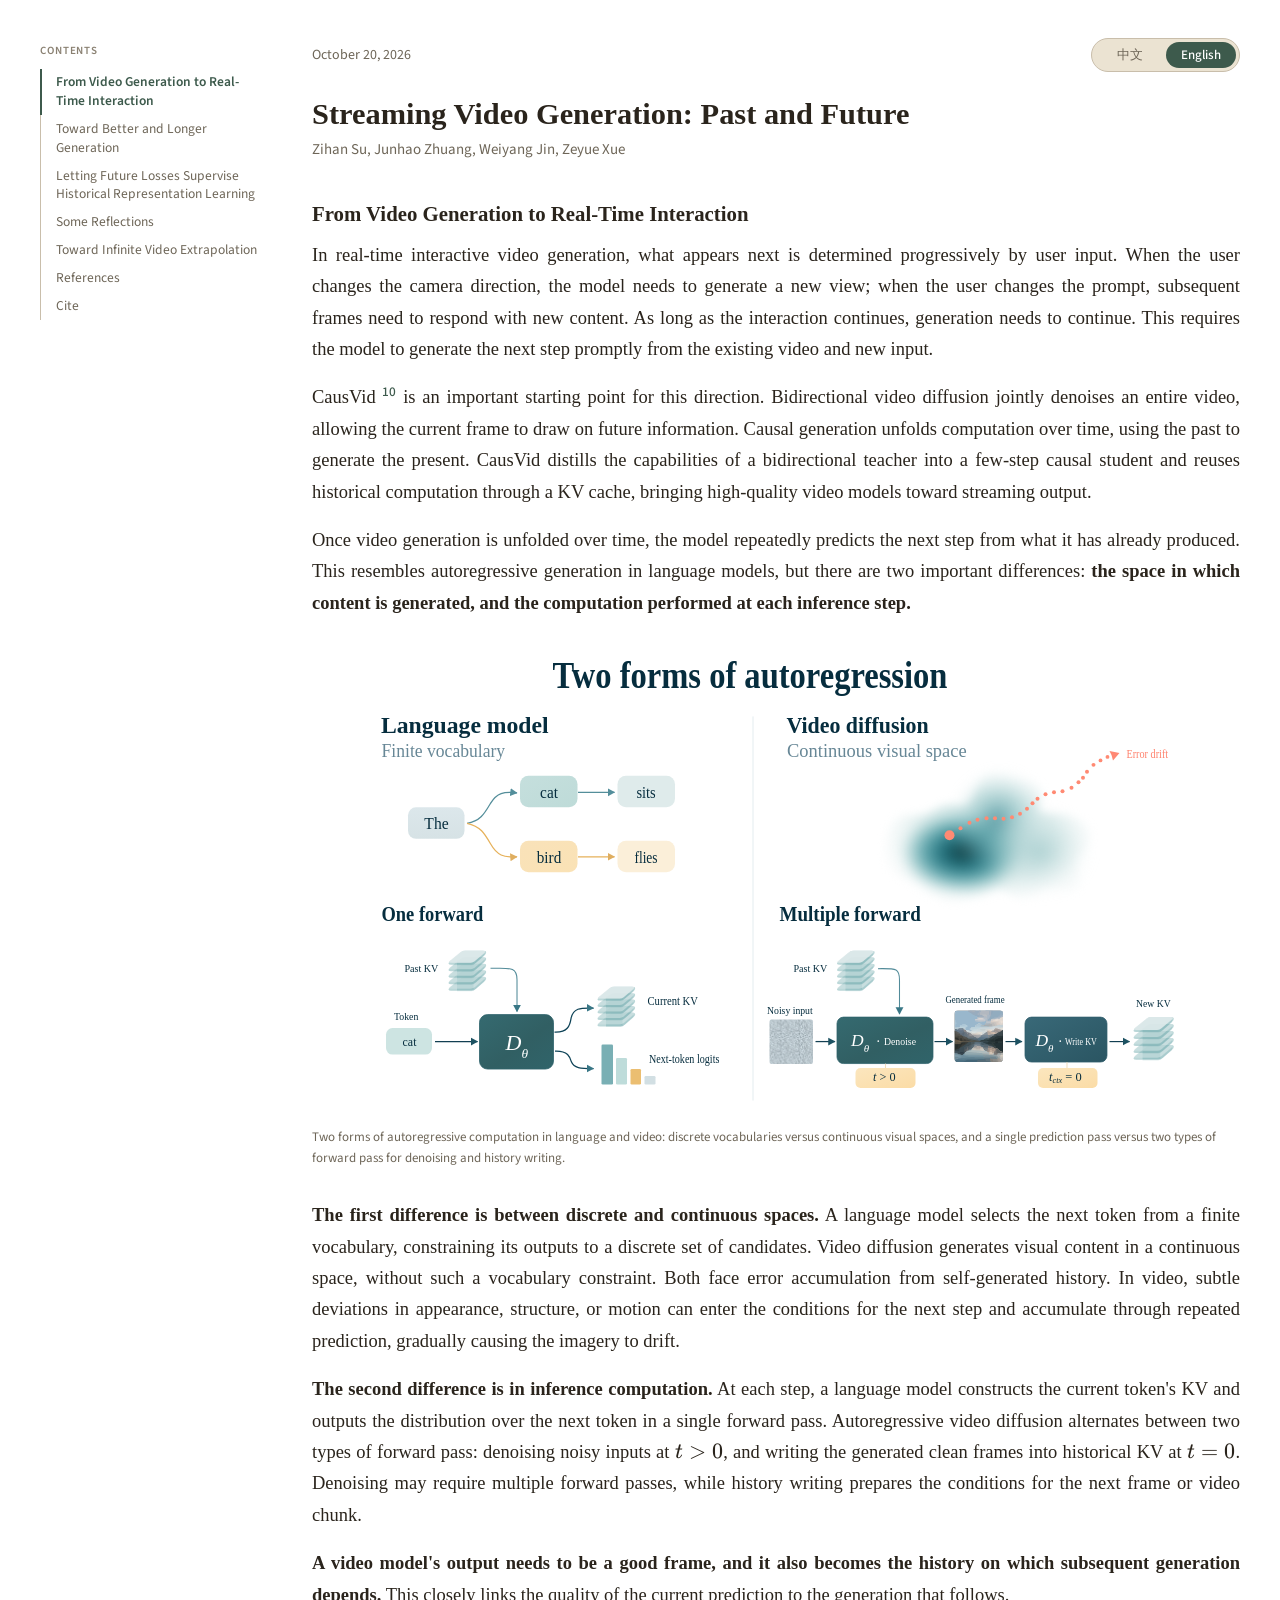
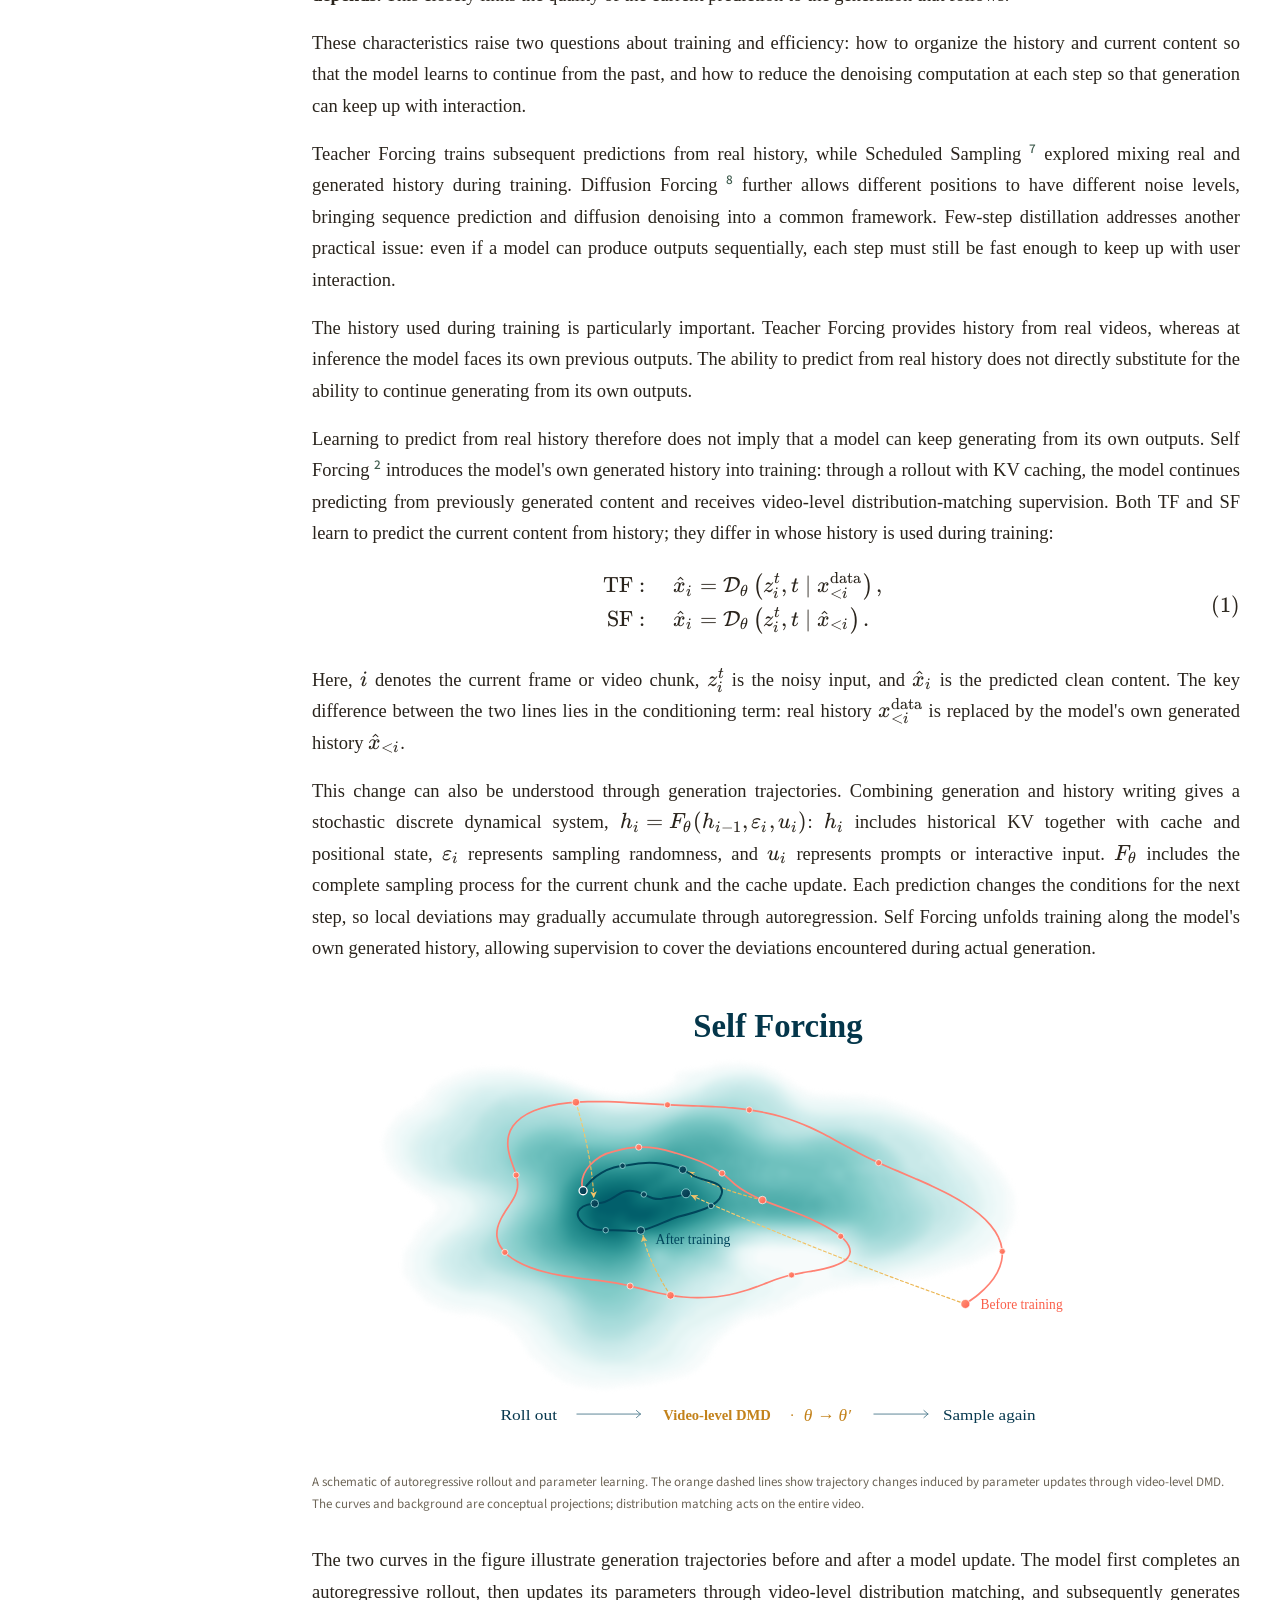
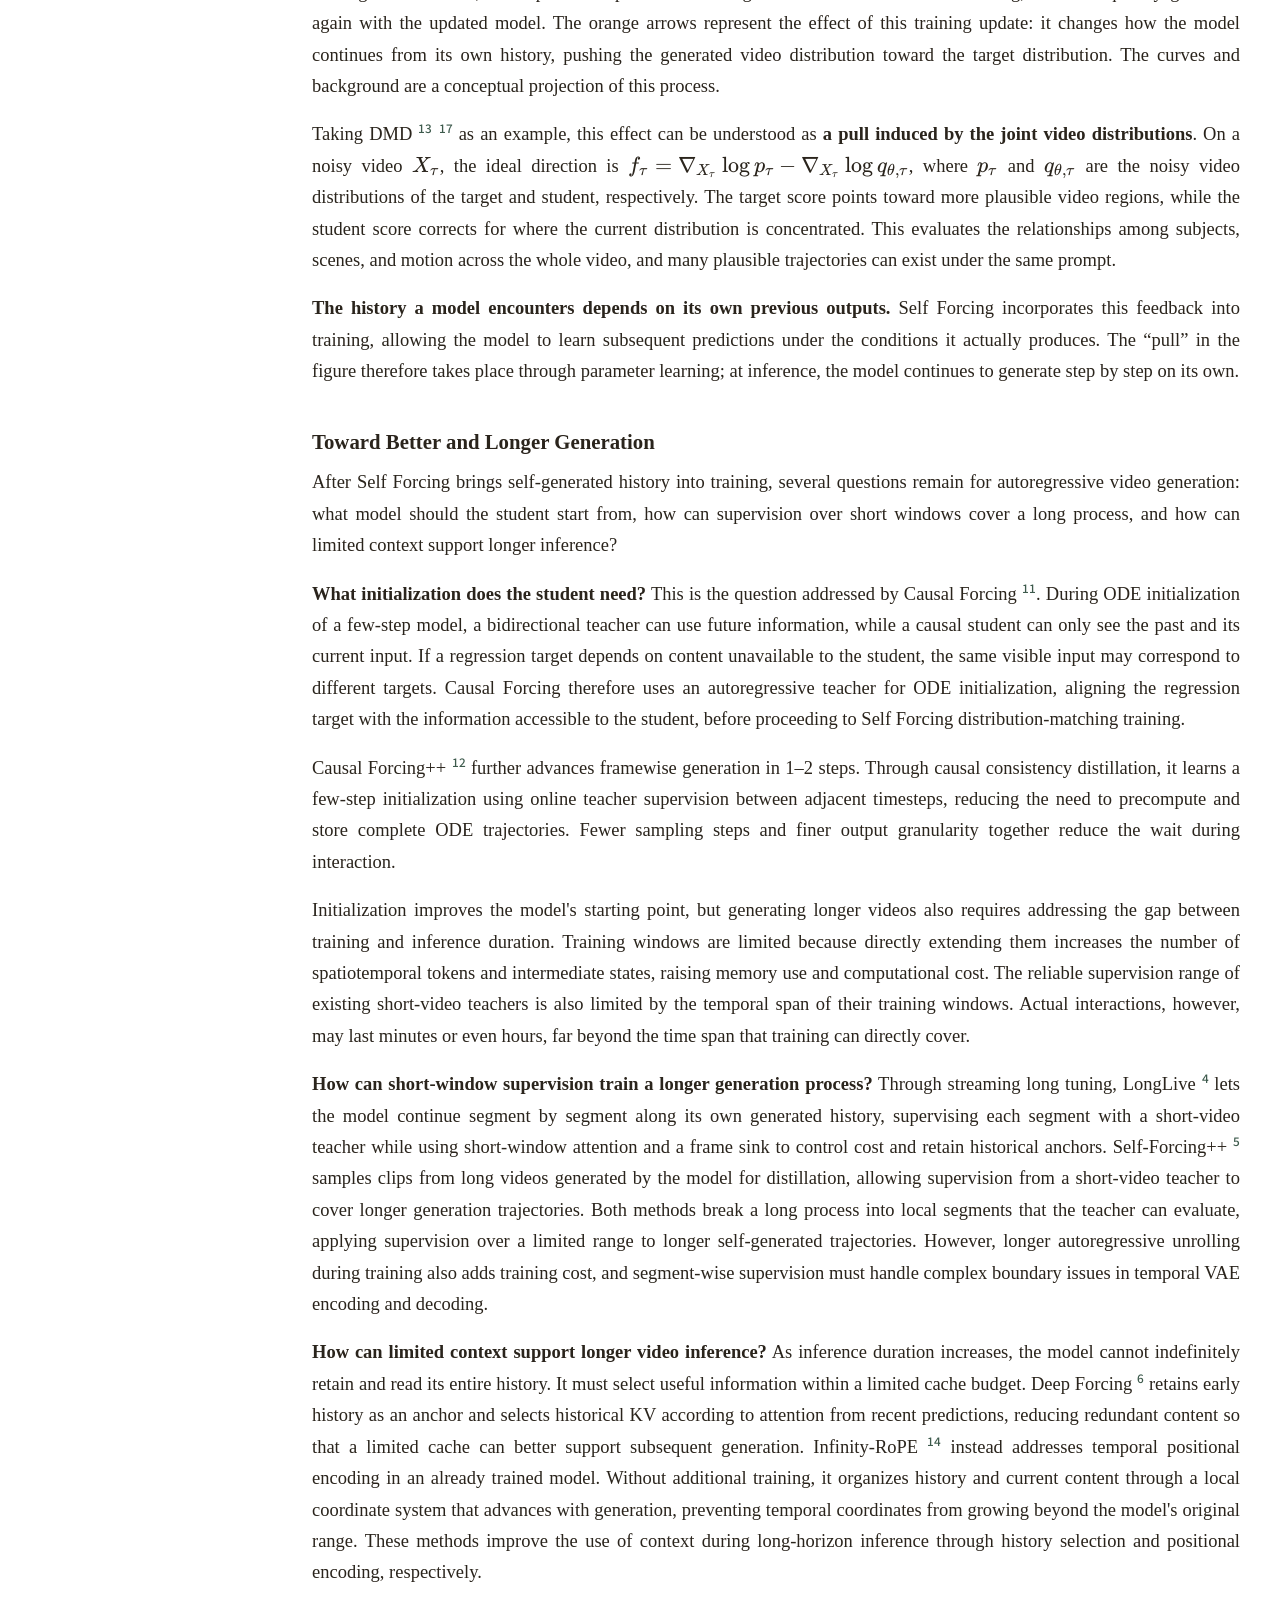
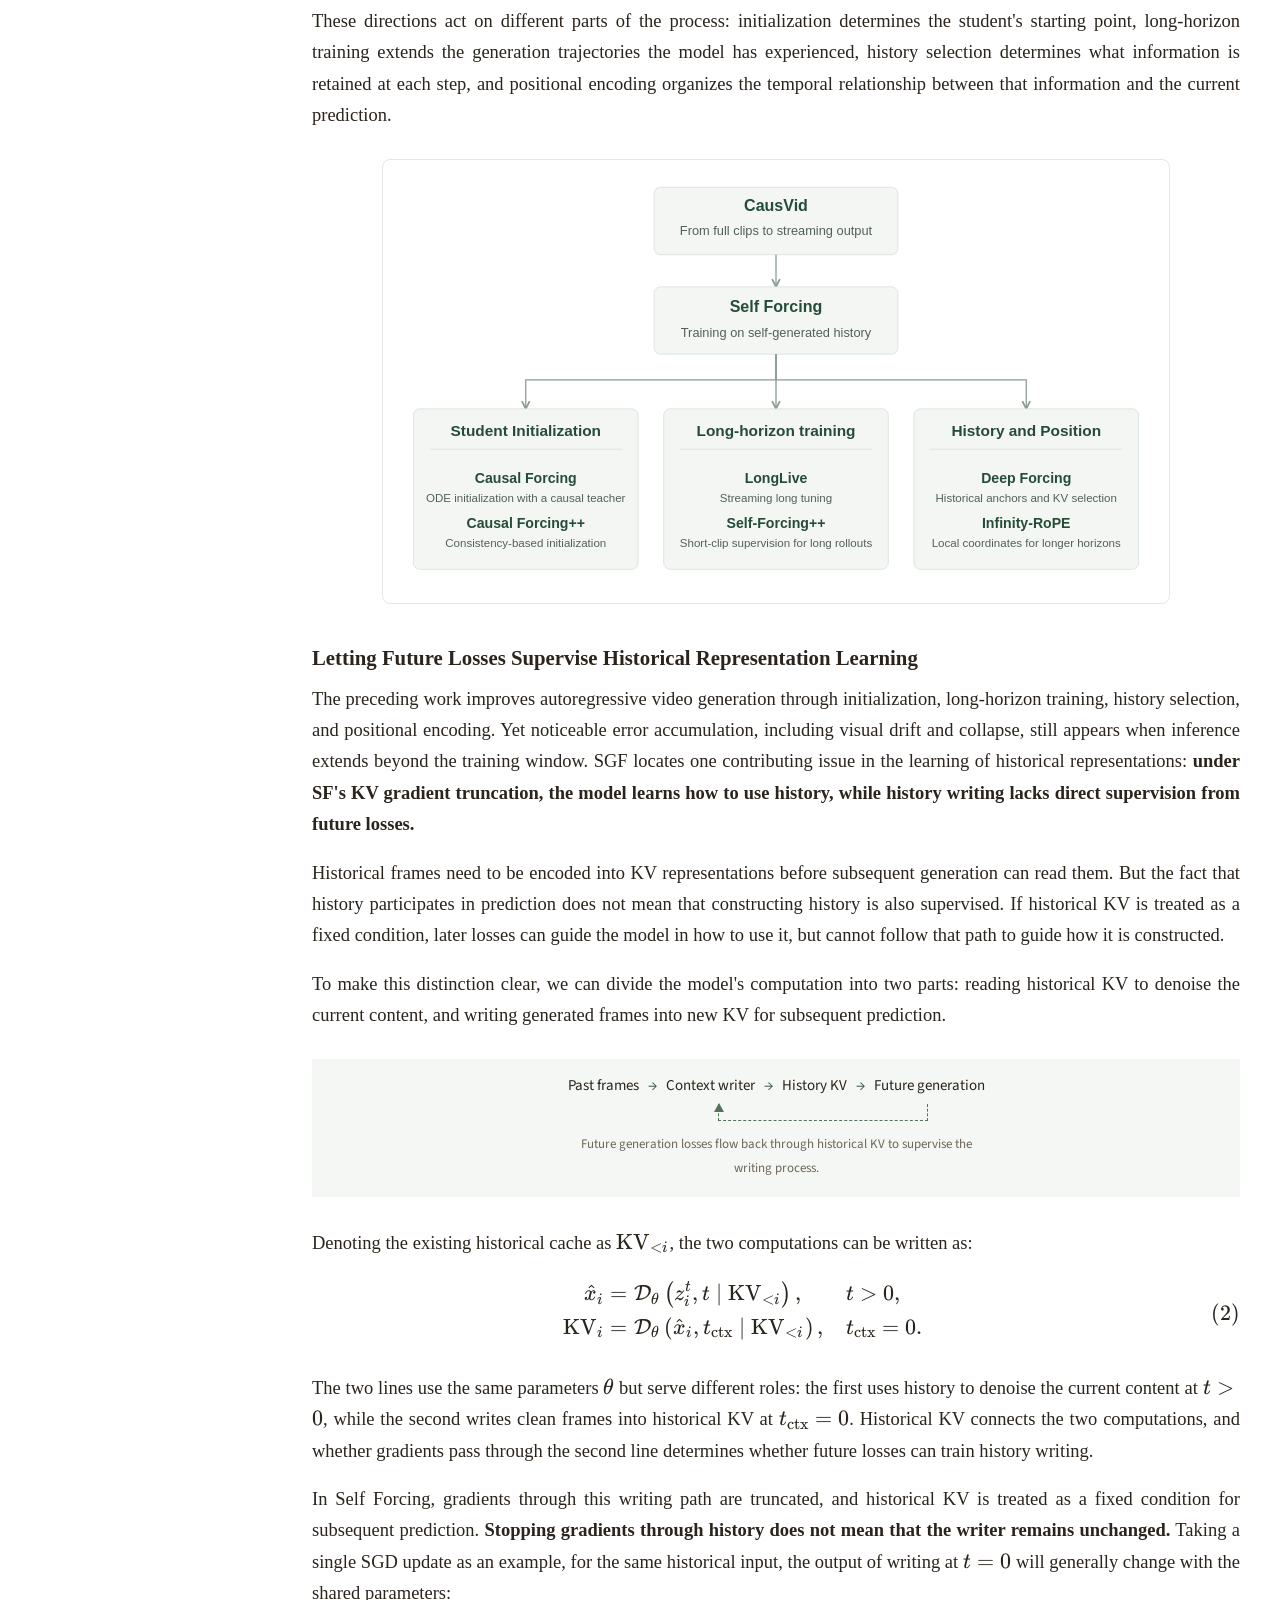
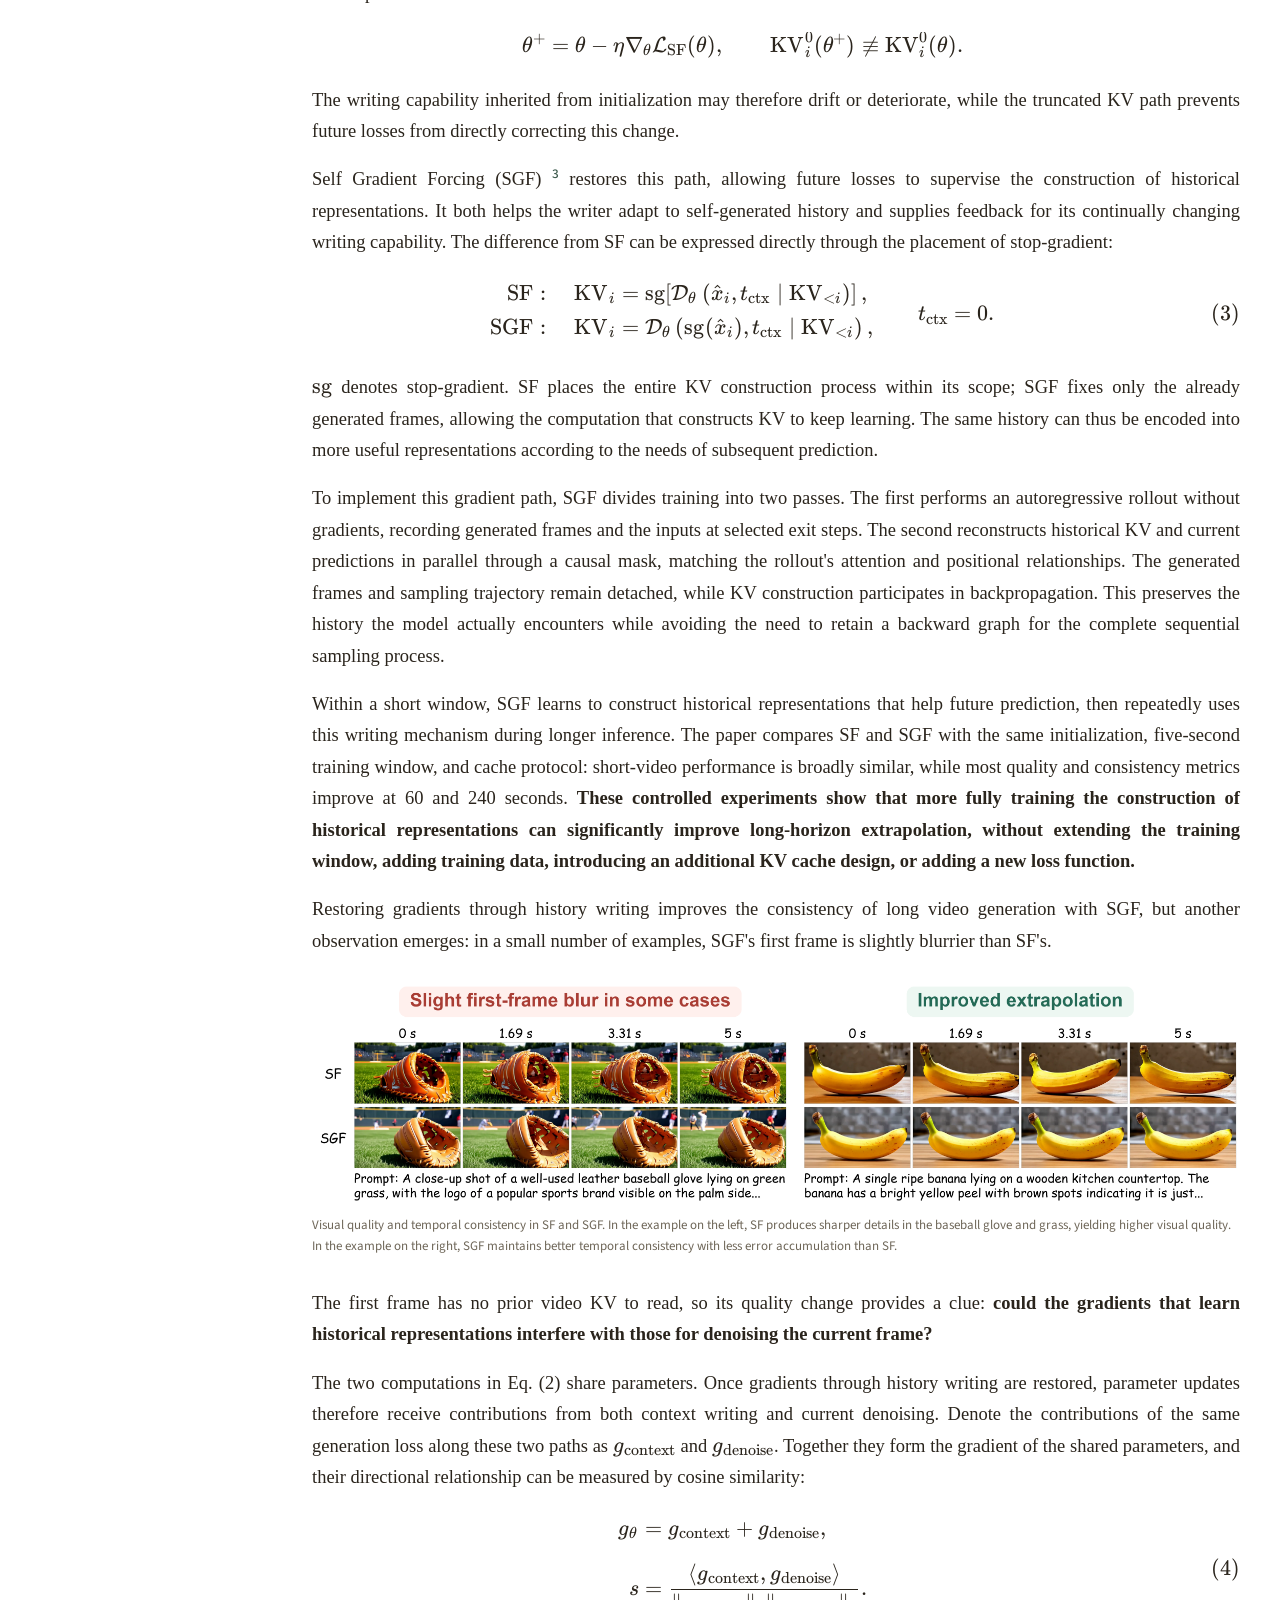
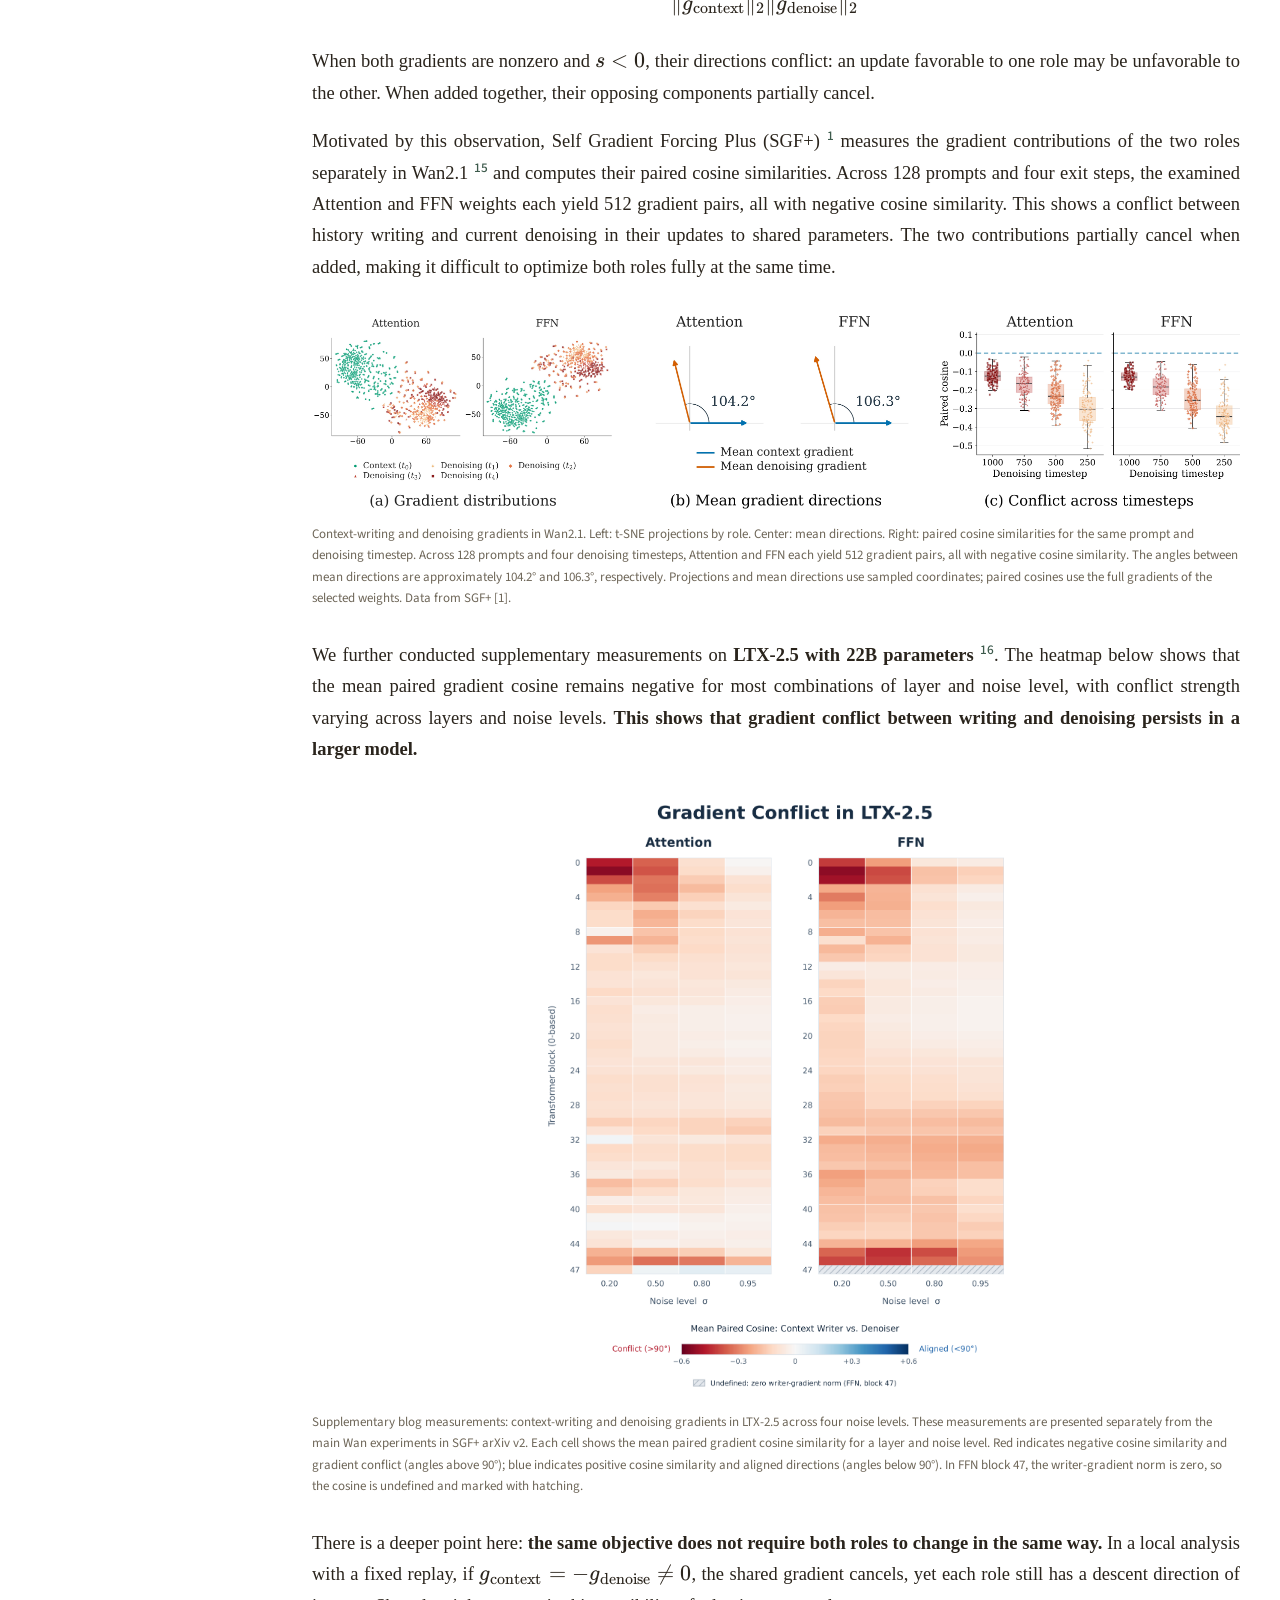
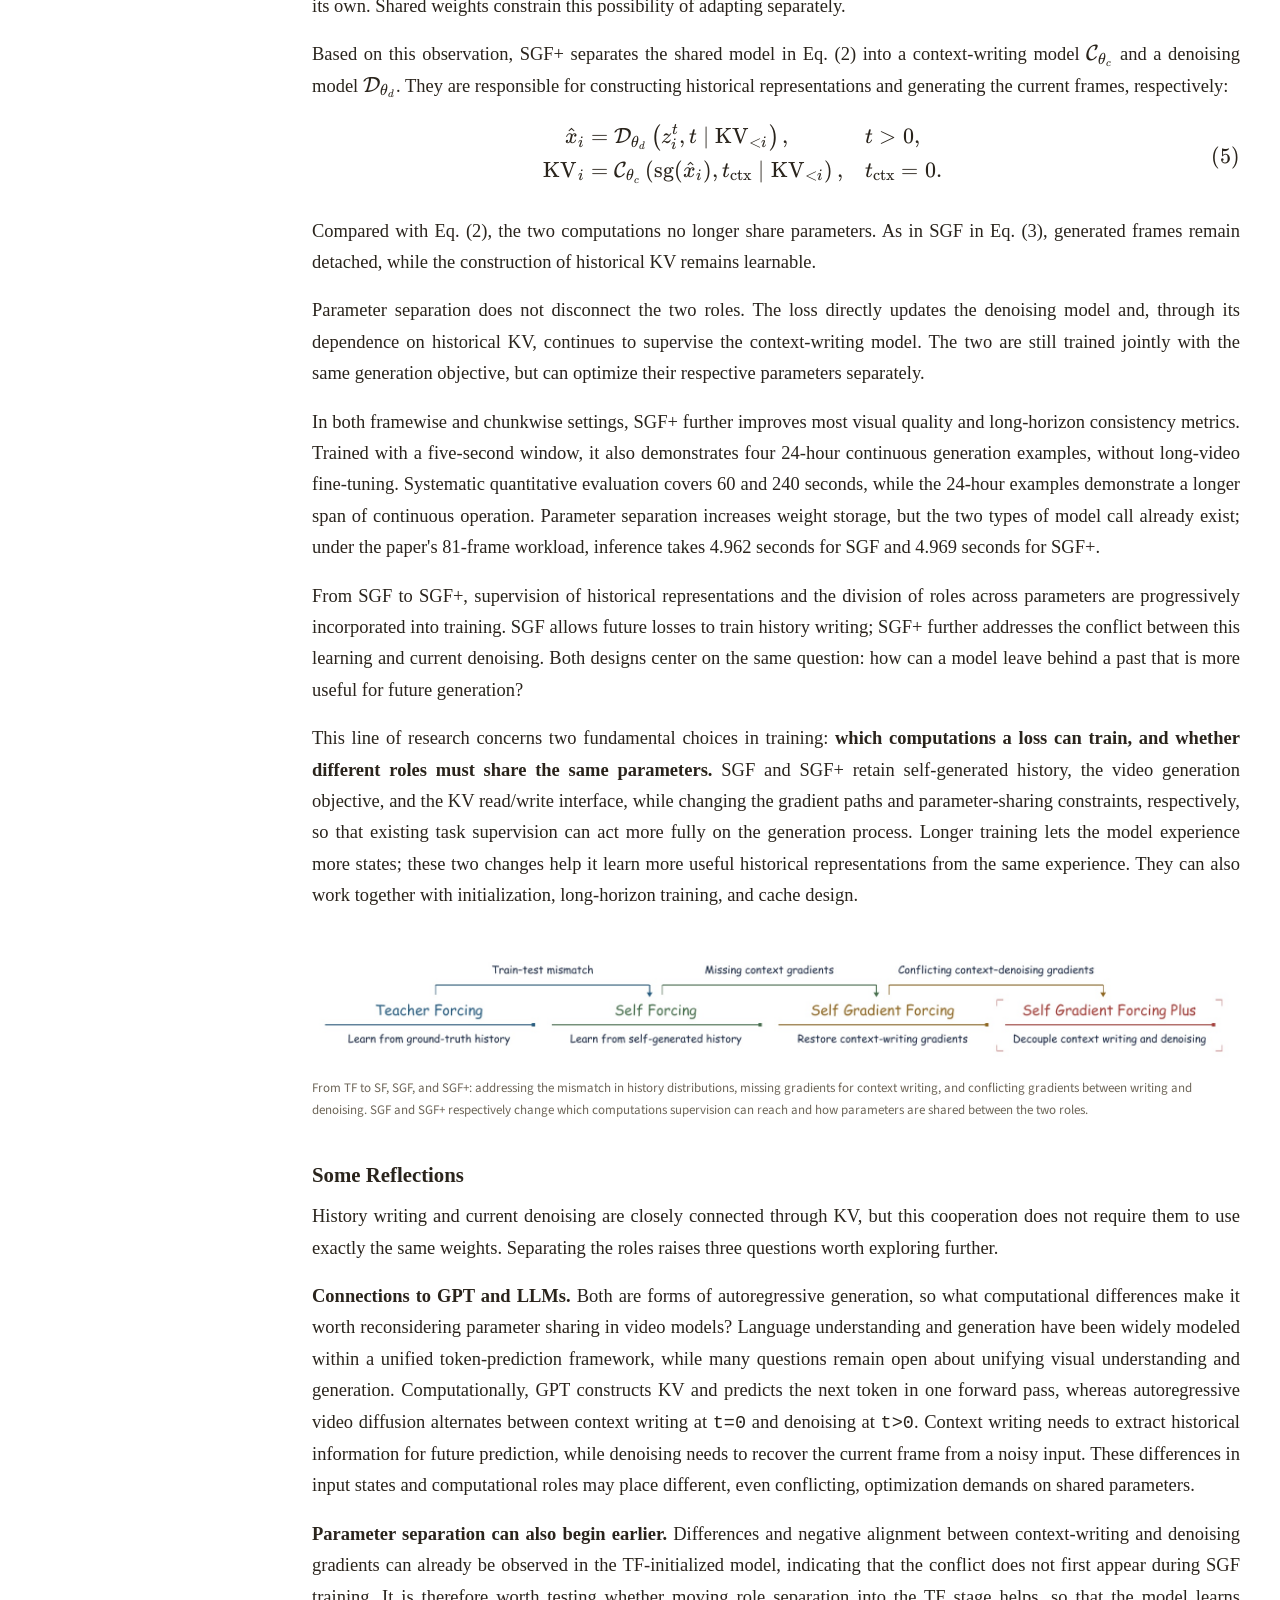
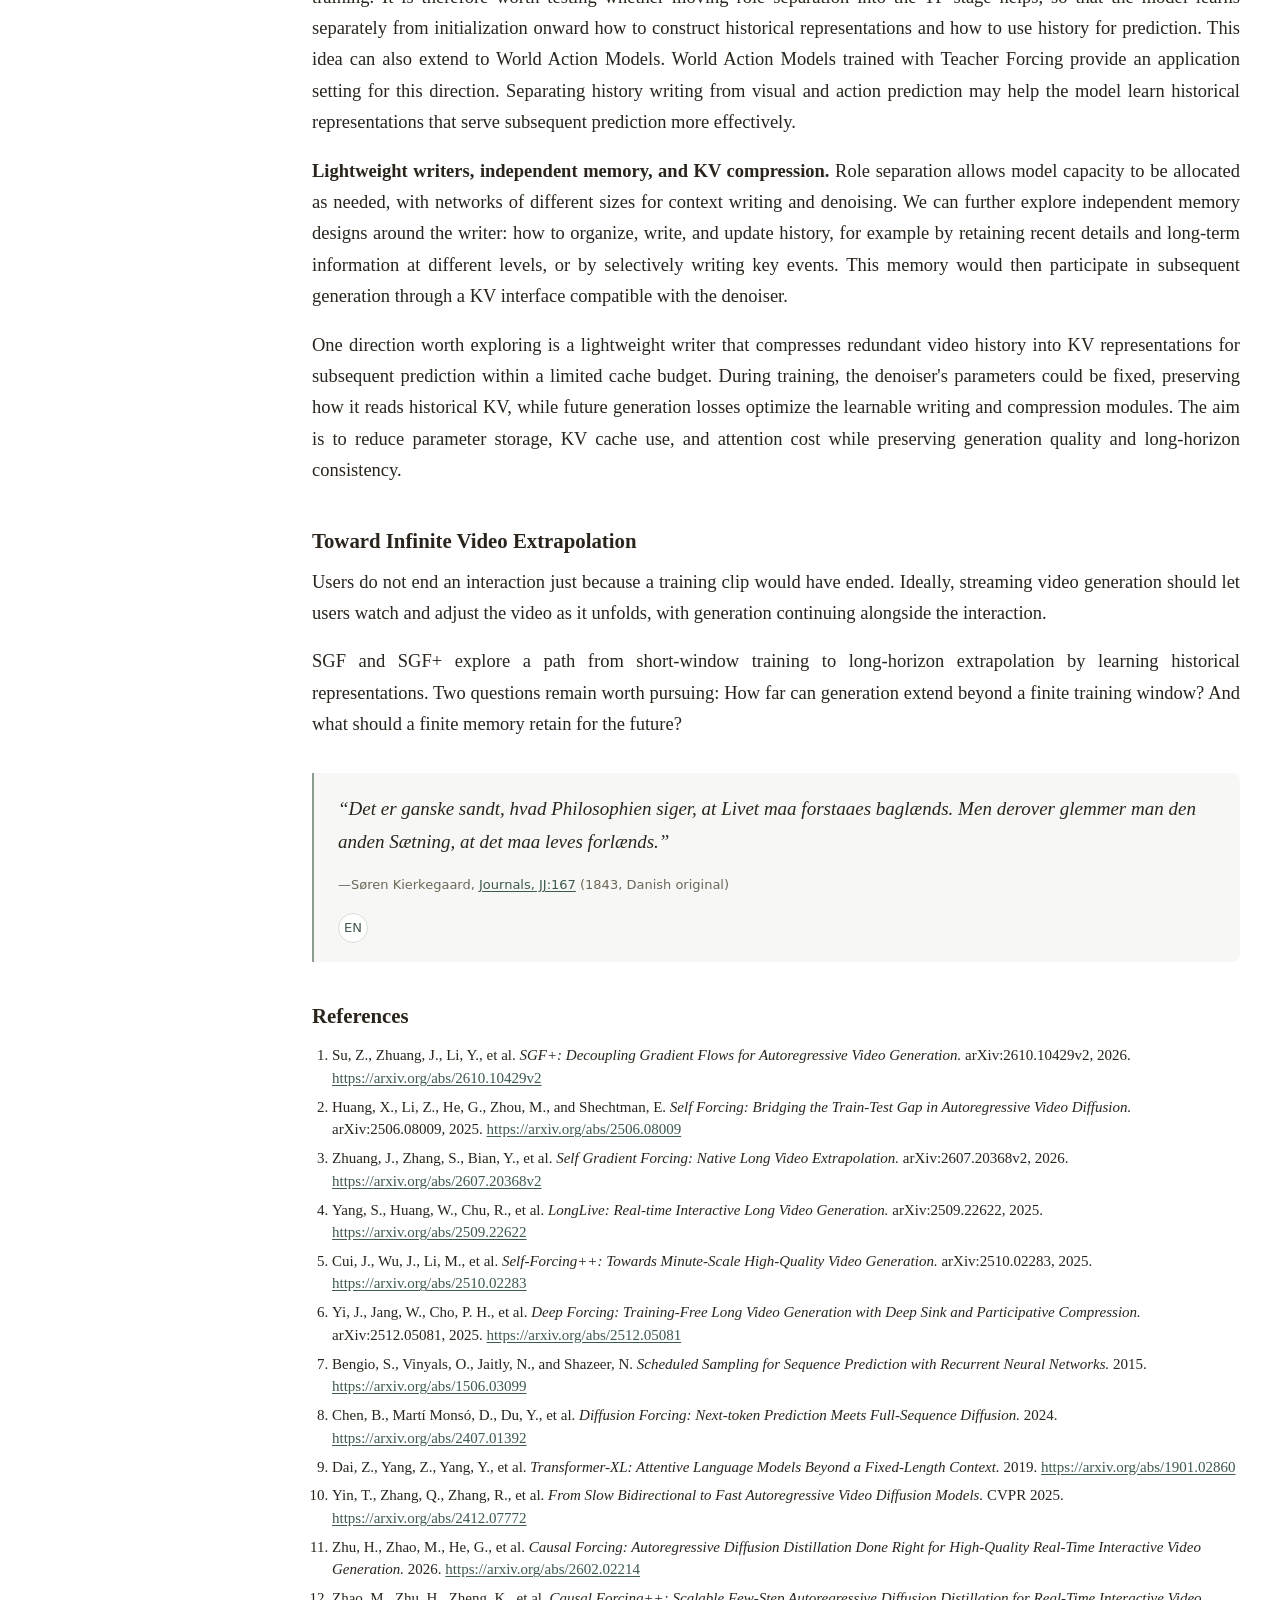
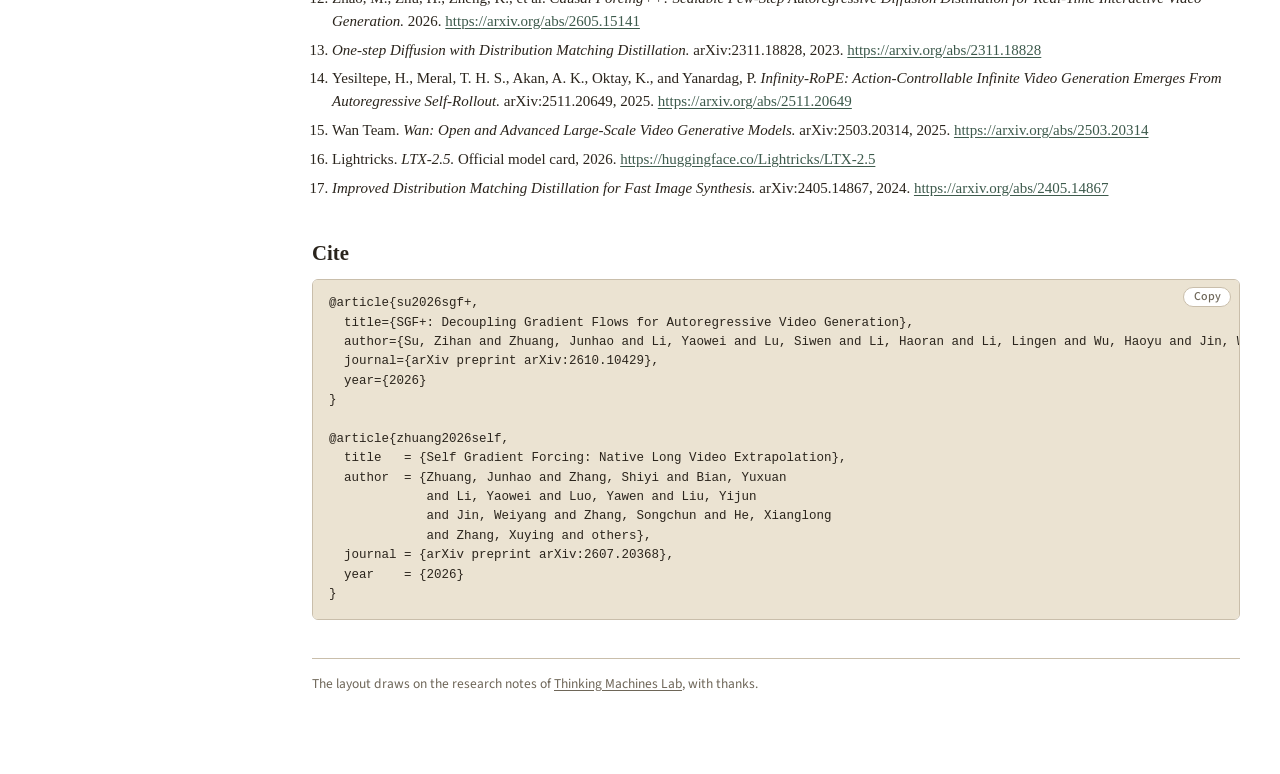
==== commit 961e41ce: "Make English the default blog language" ====
--- a/blog/sgf-plus/index.html
+++ b/blog/sgf-plus/index.html
@@ -1,30 +1,30 @@
 <!doctype html>
-<html lang="zh-Hans"><head><meta charset="utf-8"><meta name="viewport" content="width=device-width, initial-scale=1">
-<title>流式视频生成：过去与未来</title>
-<link rel="alternate" hreflang="zh-Hans" href="index.html"><link rel="alternate" hreflang="en" href="en.html">
+<html lang="en"><head><meta charset="utf-8"><meta name="viewport" content="width=device-width, initial-scale=1">
+<title>Streaming Video Generation: Past and Future</title>
+<link rel="alternate" hreflang="zh-Hans" href="zh.html"><link rel="alternate" hreflang="en" href="index.html">
 <link href="https://fonts.googleapis.com/css2?family=Noto+Serif+SC:wght@400;600&family=Source+Sans+3:wght@400;500;600&family=Source+Serif+4:opsz,wght@8..60,400;8..60,600&display=swap" rel="stylesheet">
 <link rel="stylesheet" href="vendor/katex/katex.min.css">
 <link rel="stylesheet" href="css/blog.css"><link rel="stylesheet" href="blog.css?v=deployment-layout-20261020">
-</head><body><div class="shell"><nav class="toc" aria-label="目录"><p class="toc-k">目录</p><ol><li><a href="#从视频生成到实时交互">从视频生成到实时交互</a></li>
-<li><a href="#走向更好-更长的生成">走向更好、更长的生成</a></li>
-<li><a href="#让未来损失监督历史的学习">让未来损失监督历史的学习</a></li>
-<li><a href="#一些思考">一些思考</a></li>
-<li><a href="#迈向无限外推的视频生成">迈向无限外推的视频生成</a></li>
-<li><a href="#references">参考文献</a></li>
-<li><a href="#cite">引用</a></li></ol></nav><main class="page">
-<header class="mast"><p class="date">2026年10月20日</p><nav class="lang" aria-label="语言"><a class="on" href="index.html" lang="zh-Hans" hreflang="zh-Hans">中文</a><a class="" href="en.html" lang="en" hreflang="en">English</a></nav></header>
-<article><h1 id="top">流式视频生成：过去与未来</h1><p class="byline">Zihan Su, Junhao Zhuang, Weiyang Jin, Zeyue Xue</p><h2 id="从视频生成到实时交互">从视频生成到实时交互</h2>
-<p>在实时交互视频生成中，接下来的画面随着用户输入逐步确定。用户调整镜头方向，模型需要生成新的视角；用户改变提示词，后续画面需要响应新的内容。只要交互还在继续，生成就需要继续。这要求模型根据已有画面和新的输入，及时生成下一步。</p>
-<p>CausVid <a class="cite" href="#ref-10">10</a> 是这条路线的重要起点之一。双向视频扩散在整段视频上联合去噪，当前画面可以借助未来信息；因果生成则把计算沿时间展开，让模型依靠过去生成当前。CausVid 将双向教师的能力蒸馏到少步因果学生中，并通过 KV cache 复用历史计算，把高质量视频模型带向流式输出。</p>
-<p>将视频生成沿时间展开之后，模型需要反复根据已有内容预测下一步。这个过程与语言模型的自回归生成相似，但两者存在两个重要区别：<strong>生成内容所在的空间，以及每一步推理的计算方式。</strong></p>
-<figure><div class="panels panels-1"><a href="assets/llm-vs-video.svg?v=139ea2ebff" target="_blank"><img src="assets/llm-vs-video.svg?v=139ea2ebff" alt="语言与视频的两种自回归计算方式" loading="lazy"></a></div><figcaption>语言与视频的两种自回归计算方式：离散词表与连续视觉空间，以及单次前向预测与去噪、历史写入两类前向计算。</figcaption></figure>
-<p><strong>首先是离散空间与连续空间的区别。</strong> 语言模型从有限词表中选择下一个 token，输出受到离散候选集合的约束。视频扩散则在连续空间中生成视觉内容，没有这样的词表约束。两者都会面临自生成历史带来的误差累积；在视频中，细微的外观、结构或运动偏差，都可能随着生成结果进入下一步的条件，并在反复预测中累积，使画面逐渐漂移。</p>
-<p><strong>其次是推理计算的区别。</strong> 语言模型在每一步的一次 forward 中，同时构建当前 token 的 KV，并输出下一 token 的预测分布。自回归视频扩散则交替执行两类 forward：在 \(t&gt;0\) 时对带噪输入进行去噪，在 \(t=0\) 时将生成的干净画面写成历史 KV。去噪可能需要多次 forward，而历史写入为下一步生成准备条件。</p>
-<p><strong>视频模型的输出不仅需要成为一张好的画面，还会成为后续生成所依赖的历史。</strong> 这让当前预测的质量与之后的生成紧密联系起来。</p>
-<p>这些特点带来了训练与效率两个问题：怎样组织历史与当前内容，让模型学会接着过去预测；怎样减少每一步的去噪计算，让生成跟上交互。</p>
-<p>Teacher Forcing 从真实历史出发训练后续预测，Scheduled Sampling <a class="cite" href="#ref-7">7</a> 曾探索在训练中混合真实与生成历史。Diffusion Forcing <a class="cite" href="#ref-8">8</a> 则进一步允许不同位置拥有不同的噪声水平，使序列预测与扩散去噪能够在同一个框架中组织。少步蒸馏解决的是另一个实际问题：即使模型能够按顺序输出，每一步仍然需要足够快，才能接上用户的交互。</p>
-<p>训练时使用怎样的历史，尤其重要。Teacher Forcing 提供真实视频中的历史，而推理时，模型面对的是自己此前的输出。真实历史上的预测能力，不能直接代替在自身输出上继续生成的能力。</p>
-<p>因此，在真实历史上学会预测，并不意味着模型能够接着自己的输出继续生成。Self Forcing <a class="cite" href="#ref-2">2</a> 将模型自己生成的历史引入训练：模型通过带 KV cache 的 rollout，接着此前生成的内容继续预测，并接受视频级分布匹配监督。TF 与 SF 都学习根据历史预测当前内容，区别在于训练时使用谁的历史：</p>
+</head><body><div class="shell"><nav class="toc" aria-label="Contents"><p class="toc-k">Contents</p><ol><li><a href="#from-video-generation-to-real-time-interaction">From Video Generation to Real-Time Interaction</a></li>
+<li><a href="#toward-better-and-longer-generation">Toward Better and Longer Generation</a></li>
+<li><a href="#letting-future-losses-supervise-historical-representation-learning">Letting Future Losses Supervise Historical Representation Learning</a></li>
+<li><a href="#some-reflections">Some Reflections</a></li>
+<li><a href="#toward-infinite-video-extrapolation">Toward Infinite Video Extrapolation</a></li>
+<li><a href="#references">References</a></li>
+<li><a href="#cite">Cite</a></li></ol></nav><main class="page">
+<header class="mast"><p class="date">October 20, 2026</p><nav class="lang" aria-label="Language"><a class="" href="zh.html" lang="zh-Hans" hreflang="zh-Hans">中文</a><a class="on" href="index.html" lang="en" hreflang="en">English</a></nav></header>
+<article><h1 id="top">Streaming Video Generation: Past and Future</h1><p class="byline">Zihan Su, Junhao Zhuang, Weiyang Jin, Zeyue Xue</p><h2 id="from-video-generation-to-real-time-interaction">From Video Generation to Real-Time Interaction</h2>
+<p>In real-time interactive video generation, what appears next is determined progressively by user input. When the user changes the camera direction, the model needs to generate a new view; when the user changes the prompt, subsequent frames need to respond with new content. As long as the interaction continues, generation needs to continue. This requires the model to generate the next step promptly from the existing video and new input.</p>
+<p>CausVid <a class="cite" href="#ref-10">10</a> is an important starting point for this direction. Bidirectional video diffusion jointly denoises an entire video, allowing the current frame to draw on future information. Causal generation unfolds computation over time, using the past to generate the present. CausVid distills the capabilities of a bidirectional teacher into a few-step causal student and reuses historical computation through a KV cache, bringing high-quality video models toward streaming output.</p>
+<p>Once video generation is unfolded over time, the model repeatedly predicts the next step from what it has already produced. This resembles autoregressive generation in language models, but there are two important differences: <strong>the space in which content is generated, and the computation performed at each inference step.</strong></p>
+<figure><div class="panels panels-1"><a href="assets/llm-vs-video.svg?v=139ea2ebff" target="_blank"><img src="assets/llm-vs-video.svg?v=139ea2ebff" alt="Two forms of autoregressive computation in language and video models" loading="lazy"></a></div><figcaption>Two forms of autoregressive computation in language and video: discrete vocabularies versus continuous visual spaces, and a single prediction pass versus two types of forward pass for denoising and history writing.</figcaption></figure>
+<p><strong>The first difference is between discrete and continuous spaces.</strong> A language model selects the next token from a finite vocabulary, constraining its outputs to a discrete set of candidates. Video diffusion generates visual content in a continuous space, without such a vocabulary constraint. Both face error accumulation from self-generated history. In video, subtle deviations in appearance, structure, or motion can enter the conditions for the next step and accumulate through repeated prediction, gradually causing the imagery to drift.</p>
+<p><strong>The second difference is in inference computation.</strong> At each step, a language model constructs the current token&#x27;s KV and outputs the distribution over the next token in a single forward pass. Autoregressive video diffusion alternates between two types of forward pass: denoising noisy inputs at \(t&gt;0\), and writing the generated clean frames into historical KV at \(t=0\). Denoising may require multiple forward passes, while history writing prepares the conditions for the next frame or video chunk.</p>
+<p><strong>A video model&#x27;s output needs to be a good frame, and it also becomes the history on which subsequent generation depends.</strong> This closely links the quality of the current prediction to the generation that follows.</p>
+<p>These characteristics raise two questions about training and efficiency: how to organize the history and current content so that the model learns to continue from the past, and how to reduce the denoising computation at each step so that generation can keep up with interaction.</p>
+<p>Teacher Forcing trains subsequent predictions from real history, while Scheduled Sampling <a class="cite" href="#ref-7">7</a> explored mixing real and generated history during training. Diffusion Forcing <a class="cite" href="#ref-8">8</a> further allows different positions to have different noise levels, bringing sequence prediction and diffusion denoising into a common framework. Few-step distillation addresses another practical issue: even if a model can produce outputs sequentially, each step must still be fast enough to keep up with user interaction.</p>
+<p>The history used during training is particularly important. Teacher Forcing provides history from real videos, whereas at inference the model faces its own previous outputs. The ability to predict from real history does not directly substitute for the ability to continue generating from its own outputs.</p>
+<p>Learning to predict from real history therefore does not imply that a model can keep generating from its own outputs. Self Forcing <a class="cite" href="#ref-2">2</a> introduces the model&#x27;s own generated history into training: through a rollout with KV caching, the model continues predicting from previously generated content and receives video-level distribution-matching supervision. Both TF and SF learn to predict the current content from history; they differ in whose history is used during training:</p>
 <div class="math-block">\[
 \begin{aligned}
 \mathrm{TF}:\quad \hat{x}_i &amp;= \mathcal D_\theta\left(z_i^t,t\mid x_{&lt;i}^{\mathrm{data}}\right),\\
@@ -32,27 +32,27 @@
 \end{aligned}
 \tag{1}
 \]</div>
-<p>其中，\(i\) 表示当前帧或视频块，\(z_i^t\) 是带噪输入，\(\hat{x}_i\) 表示预测的干净内容。两行公式的关键区别在条件项：真实历史 \(x_{&lt;i}^{\mathrm{data}}\) 被替换为模型自身生成的历史 \(\hat{x}_{&lt;i}\)。</p>
-<p>这一变化也可以从生成轨迹来理解。将生成与历史写入合在一起，可以写成随机离散动力系统 \(h_i=F_\theta(h_{i-1},\varepsilon_i,u_i)\)：\(h_i\) 包含历史 KV 与缓存、位置状态，\(\varepsilon_i\) 表示采样随机性，\(u_i\) 表示提示词或交互输入；\(F_\theta\) 包含当前块的完整采样与缓存更新。模型的每次预测都会改变下一步的条件，局部偏差因此可能随着自回归过程逐渐累积。Self Forcing 让训练沿模型自身产生的历史展开，使监督能够覆盖这些实际生成过程中出现的偏差。</p>
-<figure><div class="panels panels-1"><a href="assets/self-forcing.svg?v=20261020" target="_blank"><img src="assets/self-forcing.svg?v=20261020" alt="Self Forcing 更新前后的自回归轨迹与视频级 DMD 训练循环" loading="lazy"></a></div><figcaption>自回归 rollout 与参数学习的示意。橙色虚线表示视频级 DMD 经参数更新带来的轨迹变化；曲线和背景是概念性投影，实际分布匹配作用于整段视频。</figcaption></figure>
-<p>图中的两条曲线示意模型更新前后的生成轨迹。模型先完成自回归 rollout，再通过视频级分布匹配更新参数，随后由更新后的模型重新生成。橙色箭头表示这一训练更新的作用：它改变了模型沿自身历史继续预测的方式，推动生成视频分布接近目标分布。曲线和背景是这一过程的概念性投影。</p>
-<p>以 DMD <a class="cite" href="#ref-13">13</a> <a class="cite" href="#ref-17">17</a> 为例，这种作用可以理解为<strong>视频联合分布诱导的牵引</strong>。在带噪视频 \(X_\tau\) 上，理想方向为 \(f_\tau=\nabla_{X_\tau}\log p_\tau-\nabla_{X_\tau}\log q_{\theta,\tau}\)，其中 \(p_\tau\)、\(q_{\theta,\tau}\) 分别是目标与学生的带噪视频分布。目标 score 指向更合理的视频区域，学生 score 则校正当前分布的集中位置。它评价整段视频的主体、场景与运动关系，而同一提示词下可以存在许多合理轨迹。</p>
-<p><strong>模型会遇到怎样的历史，本身就取决于模型此前的输出。</strong> Self Forcing 将这种反馈关系纳入训练，让模型在自己实际产生的条件下学习后续预测。图中的“牵引”因此发生在参数学习中，推理时仍然由模型自行逐步生成。</p>
-<h2 id="走向更好-更长的生成">走向更好、更长的生成</h2>
-<p>Self Forcing 将自生成历史纳入训练之后，自回归视频生成仍面临几个问题：学生从怎样的模型起步，短窗口监督怎样覆盖长过程，有限上下文又该如何支持更长的推理？</p>
-<p><strong>学生模型需要一个怎样的初始化？</strong> Causal Forcing <a class="cite" href="#ref-11">11</a> 关注的正是这个问题。在少步模型的 ODE 初始化中，双向教师可以利用未来信息，因果学生却只能看到过去和当前输入。如果回归目标依赖学生看不到的内容，同一个可见输入就可能对应不同的目标。Causal Forcing 因此使用自回归教师进行 ODE 初始化，让回归目标与学生能够访问的信息相适应，再进行 Self Forcing 的分布匹配训练。</p>
-<p>Causal Forcing++ <a class="cite" href="#ref-12">12</a> 进一步推进逐帧的 1–2 步生成，通过 causal consistency distillation，利用相邻时间步的在线教师监督学习少步初始化，减少完整 ODE 轨迹的预计算与存储。更少的采样步骤和更细的输出粒度，共同缩短了交互中的等待。</p>
-<p>初始化改善了模型的训练起点，但要让视频生成得更长，还需要处理训练时长与推理时长之间的差距。训练窗口时长有限，因为直接延长训练窗口会增加时空 token 和中间状态的数量，带来更高的显存占用与计算开销，而现有短视频教师的可靠监督范围也受到训练时长限制。而实际交互却可能持续几分钟甚至几个小时，远超训练能够直接覆盖的时间范围。</p>
-<p><strong>如何用短窗口监督，训练更长的生成过程？</strong> LongLive <a class="cite" href="#ref-4">4</a> 通过 streaming long tuning，让模型沿自身生成的历史逐段继续，并用短视频教师监督每一段，同时通过短窗口注意力与 frame sink 控制计算成本、保留历史锚点。Self-Forcing++ <a class="cite" href="#ref-5">5</a> 则从模型生成的长视频中抽取片段进行蒸馏，让短视频教师的监督覆盖更长的生成轨迹。两种方法都将长过程拆成教师能够评价的局部，让有限范围的监督作用于更长的自生成轨迹。但训练中更长的自回归展开也带来了额外的训练开销，分段监督还需要处理 VAE 时序编解码中复杂的边界问题。</p>
-<p><strong>有限的上下文，如何支撑更长的视频推理？</strong> 随着推理时长增加，模型无法始终保留并读取全部历史，需要在有限的缓存预算内选择有用的信息。Deep Forcing <a class="cite" href="#ref-6">6</a> 保留早期历史作为锚点，并根据近期预测的注意力筛选历史 KV，减少冗余内容，让有限缓存更有效地支持后续生成。Infinity-RoPE <a class="cite" href="#ref-14">14</a> 则在已训练的模型上从时间位置编码入手，无需额外训练，通过随生成推进的局部坐标系组织历史与当前内容，避免时间位置不断增长、超出模型原有的编码范围。两者分别从历史选择与位置编码入手，改善长程推理中的上下文使用。</p>
-<p>这些方向作用于不同环节：初始化决定学生的起点，长程训练扩展模型经历过的生成轨迹，历史选择决定每一步保留哪些信息，位置编码则组织这些信息与当前预测的时间关系。</p>
-<figure class="roadmap"><a href="assets/streaming_evolution.svg?v=compact2-20261020" target="_blank"><img src="assets/streaming_evolution.svg?v=compact2-20261020" alt="从 CausVid、Self Forcing 到学生模型初始化、长程训练、历史选择与位置编码三个研究方向"></a></figure>
-<h2 id="让未来损失监督历史的学习">让未来损失监督历史的学习</h2>
-<p>前面的工作从模型的初始化、长程训练、历史选择和位置编码等方面改善了自回归视频生成。但当推理时长超出训练窗口后，仍然会出现明显的误差累积，表现为画面漂移、崩坏等现象。SGF 将其中一个问题定位到历史表征的学习：<strong>在 SF 的 KV 梯度截断设置中，模型学习如何利用历史，历史写入却缺少未来损失的直接监督。</strong></p>
-<p>历史画面需要被编码为 KV 表征，才能供后续生成读取。但历史参与了预测，并不意味着构建历史的过程也获得了监督。如果历史 KV 被作为固定条件，后续损失可以指导模型如何利用它们，却无法沿这条路径指导模型如何构建它们。</p>
-<p>要看清这一区别，可以把模型的计算分为两部分：读取历史 KV，对当前内容去噪；将生成画面写成新的 KV，供后续预测使用。</p>
-<figure class="memory-flow"><div class="memory-flow-diagram"><b>历史画面</b><span class="flow-forward">→</span><b class="flow-writer">上下文<wbr>写入模型</b><span class="flow-forward">→</span><b>历史 KV</b><span class="flow-forward">→</span><b>未来生成</b><div class="flow-return" aria-hidden="true"></div><figcaption><span>未来生成的损失沿历史 KV 返回，监督写入过程。</span></figcaption></div></figure>
-<p>将已有的历史缓存记为 \(\mathrm{KV}_{&lt;i}\)，这两种计算分别写为：</p>
+<p>Here, \(i\) denotes the current frame or video chunk, \(z_i^t\) is the noisy input, and \(\hat{x}_i\) is the predicted clean content. The key difference between the two lines lies in the conditioning term: real history \(x_{&lt;i}^{\mathrm{data}}\) is replaced by the model&#x27;s own generated history \(\hat{x}_{&lt;i}\).</p>
+<p>This change can also be understood through generation trajectories. Combining generation and history writing gives a stochastic discrete dynamical system, \(h_i=F_\theta(h_{i-1},\varepsilon_i,u_i)\): \(h_i\) includes historical KV together with cache and positional state, \(\varepsilon_i\) represents sampling randomness, and \(u_i\) represents prompts or interactive input. \(F_\theta\) includes the complete sampling process for the current chunk and the cache update. Each prediction changes the conditions for the next step, so local deviations may gradually accumulate through autoregression. Self Forcing unfolds training along the model&#x27;s own generated history, allowing supervision to cover the deviations encountered during actual generation.</p>
+<figure><div class="panels panels-1"><a href="assets/self-forcing.svg?v=20261020" target="_blank"><img src="assets/self-forcing.svg?v=20261020" alt="Autoregressive trajectories before and after a Self Forcing update and the video-level DMD training loop" loading="lazy"></a></div><figcaption>A schematic of autoregressive rollout and parameter learning. The orange dashed lines show trajectory changes induced by parameter updates through video-level DMD. The curves and background are conceptual projections; distribution matching acts on the entire video.</figcaption></figure>
+<p>The two curves in the figure illustrate generation trajectories before and after a model update. The model first completes an autoregressive rollout, then updates its parameters through video-level distribution matching, and subsequently generates again with the updated model. The orange arrows represent the effect of this training update: it changes how the model continues from its own history, pushing the generated video distribution toward the target distribution. The curves and background are a conceptual projection of this process.</p>
+<p>Taking DMD <a class="cite" href="#ref-13">13</a> <a class="cite" href="#ref-17">17</a> as an example, this effect can be understood as <strong>a pull induced by the joint video distributions</strong>. On a noisy video \(X_\tau\), the ideal direction is \(f_\tau=\nabla_{X_\tau}\log p_\tau-\nabla_{X_\tau}\log q_{\theta,\tau}\), where \(p_\tau\) and \(q_{\theta,\tau}\) are the noisy video distributions of the target and student, respectively. The target score points toward more plausible video regions, while the student score corrects for where the current distribution is concentrated. This evaluates the relationships among subjects, scenes, and motion across the whole video, and many plausible trajectories can exist under the same prompt.</p>
+<p><strong>The history a model encounters depends on its own previous outputs.</strong> Self Forcing incorporates this feedback into training, allowing the model to learn subsequent predictions under the conditions it actually produces. The “pull” in the figure therefore takes place through parameter learning; at inference, the model continues to generate step by step on its own.</p>
+<h2 id="toward-better-and-longer-generation">Toward Better and Longer Generation</h2>
+<p>After Self Forcing brings self-generated history into training, several questions remain for autoregressive video generation: what model should the student start from, how can supervision over short windows cover a long process, and how can limited context support longer inference?</p>
+<p><strong>What initialization does the student need?</strong> This is the question addressed by Causal Forcing <a class="cite" href="#ref-11">11</a>. During ODE initialization of a few-step model, a bidirectional teacher can use future information, while a causal student can only see the past and its current input. If a regression target depends on content unavailable to the student, the same visible input may correspond to different targets. Causal Forcing therefore uses an autoregressive teacher for ODE initialization, aligning the regression target with the information accessible to the student, before proceeding to Self Forcing distribution-matching training.</p>
+<p>Causal Forcing++ <a class="cite" href="#ref-12">12</a> further advances framewise generation in 1–2 steps. Through causal consistency distillation, it learns a few-step initialization using online teacher supervision between adjacent timesteps, reducing the need to precompute and store complete ODE trajectories. Fewer sampling steps and finer output granularity together reduce the wait during interaction.</p>
+<p>Initialization improves the model&#x27;s starting point, but generating longer videos also requires addressing the gap between training and inference duration. Training windows are limited because directly extending them increases the number of spatiotemporal tokens and intermediate states, raising memory use and computational cost. The reliable supervision range of existing short-video teachers is also limited by the temporal span of their training windows. Actual interactions, however, may last minutes or even hours, far beyond the time span that training can directly cover.</p>
+<p><strong>How can short-window supervision train a longer generation process?</strong> Through streaming long tuning, LongLive <a class="cite" href="#ref-4">4</a> lets the model continue segment by segment along its own generated history, supervising each segment with a short-video teacher while using short-window attention and a frame sink to control cost and retain historical anchors. Self-Forcing++ <a class="cite" href="#ref-5">5</a> samples clips from long videos generated by the model for distillation, allowing supervision from a short-video teacher to cover longer generation trajectories. Both methods break a long process into local segments that the teacher can evaluate, applying supervision over a limited range to longer self-generated trajectories. However, longer autoregressive unrolling during training also adds training cost, and segment-wise supervision must handle complex boundary issues in temporal VAE encoding and decoding.</p>
+<p><strong>How can limited context support longer video inference?</strong> As inference duration increases, the model cannot indefinitely retain and read its entire history. It must select useful information within a limited cache budget. Deep Forcing <a class="cite" href="#ref-6">6</a> retains early history as an anchor and selects historical KV according to attention from recent predictions, reducing redundant content so that a limited cache can better support subsequent generation. Infinity-RoPE <a class="cite" href="#ref-14">14</a> instead addresses temporal positional encoding in an already trained model. Without additional training, it organizes history and current content through a local coordinate system that advances with generation, preventing temporal coordinates from growing beyond the model&#x27;s original range. These methods improve the use of context during long-horizon inference through history selection and positional encoding, respectively.</p>
+<p>These directions act on different parts of the process: initialization determines the student&#x27;s starting point, long-horizon training extends the generation trajectories the model has experienced, history selection determines what information is retained at each step, and positional encoding organizes the temporal relationship between that information and the current prediction.</p>
+<figure class="roadmap"><a href="assets/streaming_evolution_en.svg?v=compact2-20261020" target="_blank"><img src="assets/streaming_evolution_en.svg?v=compact2-20261020" alt="From CausVid and Self Forcing to three research directions: student initialization, long-horizon training, and history selection with positional encoding"></a></figure>
+<h2 id="letting-future-losses-supervise-historical-representation-learning">Letting Future Losses Supervise Historical Representation Learning</h2>
+<p>The preceding work improves autoregressive video generation through initialization, long-horizon training, history selection, and positional encoding. Yet noticeable error accumulation, including visual drift and collapse, still appears when inference extends beyond the training window. SGF locates one contributing issue in the learning of historical representations: <strong>under SF&#x27;s KV gradient truncation, the model learns how to use history, while history writing lacks direct supervision from future losses.</strong></p>
+<p>Historical frames need to be encoded into KV representations before subsequent generation can read them. But the fact that history participates in prediction does not mean that constructing history is also supervised. If historical KV is treated as a fixed condition, later losses can guide the model in how to use it, but cannot follow that path to guide how it is constructed.</p>
+<p>To make this distinction clear, we can divide the model&#x27;s computation into two parts: reading historical KV to denoise the current content, and writing generated frames into new KV for subsequent prediction.</p>
+<figure class="memory-flow"><div class="memory-flow-diagram"><b>Past frames</b><span class="flow-forward">→</span><b class="flow-writer">Context writer</b><span class="flow-forward">→</span><b>History KV</b><span class="flow-forward">→</span><b>Future generation</b><div class="flow-return" aria-hidden="true"></div><figcaption><span>Future generation losses flow back through historical KV to supervise the writing process.</span></figcaption></div></figure>
+<p>Denoting the existing historical cache as \(\mathrm{KV}_{&lt;i}\), the two computations can be written as:</p>
 <div class="math-block">\[
 \begin{aligned}
 \hat{x}_i &amp;= \mathcal D_\theta\left(z_i^t,t\mid\mathrm{KV}_{&lt;i}\right), &amp;&amp; t&gt;0,\\
@@ -60,15 +60,15 @@
 \end{aligned}
 \tag{2}
 \]</div>
-<p>两行公式使用同一套参数 \(\theta\)，但承担不同职责：第一行在 \(t&gt;0\) 时利用历史对当前内容去噪，第二行在 \(t_{\mathrm{ctx}}=0\) 时将干净画面写成历史 KV。历史 KV 将两种计算连接起来，而梯度是否经过第二行，决定了未来损失能否训练历史写入。</p>
-<p>在 Self Forcing 中，这条写入路径被截断梯度，历史 KV 作为固定条件供后续预测使用。<strong>停止历史梯度，并不意味着写入器保持不变。</strong> 以一次 SGD 更新为例，对同一历史输入，\(t=0\) 的写入结果一般会随共享参数变化：</p>
+<p>The two lines use the same parameters \(\theta\) but serve different roles: the first uses history to denoise the current content at \(t&gt;0\), while the second writes clean frames into historical KV at \(t_{\mathrm{ctx}}=0\). Historical KV connects the two computations, and whether gradients pass through the second line determines whether future losses can train history writing.</p>
+<p>In Self Forcing, gradients through this writing path are truncated, and historical KV is treated as a fixed condition for subsequent prediction. <strong>Stopping gradients through history does not mean that the writer remains unchanged.</strong> Taking a single SGD update as an example, for the same historical input, the output of writing at \(t=0\) will generally change with the shared parameters:</p>
 <div class="math-block">\[
 \theta^+=\theta-\eta\nabla_\theta\mathcal L_{\mathrm{SF}}(\theta),
 \qquad
 \mathrm{KV}_i^0(\theta^+)\not\equiv\mathrm{KV}_i^0(\theta).
 \]</div>
-<p>初始化继承的写入能力因此可能漂移、衰退，而被截断的 KV 路径使未来损失无法直接纠正这种变化。</p>
-<p>Self Gradient Forcing（SGF）<a class="cite" href="#ref-3">3</a> 恢复了这条路径，让未来损失能够监督历史表征的构建。它既让 writer 适应自生成历史，也为持续变化的写入能力补上反馈。它与 SF 的区别，可以直接从停止梯度的位置看出来：</p>
+<p>The writing capability inherited from initialization may therefore drift or deteriorate, while the truncated KV path prevents future losses from directly correcting this change.</p>
+<p>Self Gradient Forcing (SGF) <a class="cite" href="#ref-3">3</a> restores this path, allowing future losses to supervise the construction of historical representations. It both helps the writer adapt to self-generated history and supplies feedback for its continually changing writing capability. The difference from SF can be expressed directly through the placement of stop-gradient:</p>
 <div class="math-block">\[
 \begin{aligned}
 \mathrm{SF}:\quad \mathrm{KV}_i &amp;= \operatorname{sg}\!\left[\mathcal D_\theta\left(\hat{x}_i,t_{\mathrm{ctx}}\mid\mathrm{KV}_{&lt;i}\right)\right],\\
@@ -77,13 +77,13 @@
 \qquad t_{\mathrm{ctx}}=0.
 \tag{3}
 \]</div>
-<p>\(\operatorname{sg}\) 表示停止梯度。SF 将整个 KV 构建过程放在停止梯度的范围内；SGF 则只固定已经生成的画面，让构建 KV 的计算继续参与学习。这样，同样一段历史就能根据后续预测的需要，被编码为更有用的表征。</p>
-<p>为了实现这一梯度路径，SGF 将训练分为两遍。第一遍执行无梯度 rollout，记录生成画面与选定退出步的输入。第二遍通过因果掩码并行重建历史 KV 与当前预测，并匹配 rollout 的注意力和位置关系。生成画面与采样轨迹保持停止梯度，构建历史 KV 的计算则参与反向传播。这样既保留模型实际遇到的历史，又避免为完整串行采样过程保留反向计算图。</p>
-<p>SGF 在短窗口内学习如何构建有助于未来预测的历史表征，并在更长的推理过程中反复使用这一写入机制。论文在相同初始化、五秒训练窗口和缓存协议下比较 SF 与 SGF：短视频表现整体相近，60 秒与 240 秒的多数质量和一致性指标得到改善。<strong>这些对照实验表明，更充分地训练历史表征的构建，就能显著改善长程外推，无需延长训练窗口、增加训练数据、额外设计 KV cache，或引入新的损失函数。</strong></p>
-<p>恢复历史写入的梯度后，SGF 改善了长时间生成的一致性，但也出现了一个现象：少量样例中，SGF 的首帧相比 SF 出现了轻微模糊。</p>
-<figure><div class="panels panels-1"><a href="assets/sf_sgf_quality_consistency_annotated.webp?v=standard-font-centered-20261020" target="_blank"><img src="assets/sf_sgf_quality_consistency_annotated.webp?v=standard-font-centered-20261020" alt="SF 与 SGF 的视觉质量和时序一致性对比。左侧样例中，SF 的棒球手套和草地细节比 SGF 更加锐利，视觉质量更高。右侧样例中，SGF 比 SF 保持了更好的时序一致性，误差累积更少。" loading="lazy"></a></div><figcaption>SF 与 SGF 的视觉质量和时序一致性对比。左侧样例中，SF 的棒球手套和草地细节比 SGF 更加锐利，视觉质量更高。右侧样例中，SGF 比 SF 保持了更好的时序一致性，误差累积更少。</figcaption></figure>
-<p>首帧还没有历史视频 KV 可以读取，它的质量变化提供了一个线索：<strong>用于学习历史表征的梯度，是否会与当前画面去噪的梯度相互干扰？</strong></p>
-<p>式（2）中的两种计算共享参数。因此，恢复历史写入的梯度后，参数更新同时受到上下文写入与当前去噪的影响。将同一生成损失沿这两条路径产生的梯度贡献分别记为 \(g_{\mathrm{context}}\) 和 \(g_{\mathrm{denoise}}\)，它们共同构成共享参数的梯度，其方向关系可以用余弦相似度衡量：</p>
+<p>\(\operatorname{sg}\) denotes stop-gradient. SF places the entire KV construction process within its scope; SGF fixes only the already generated frames, allowing the computation that constructs KV to keep learning. The same history can thus be encoded into more useful representations according to the needs of subsequent prediction.</p>
+<p>To implement this gradient path, SGF divides training into two passes. The first performs an autoregressive rollout without gradients, recording generated frames and the inputs at selected exit steps. The second reconstructs historical KV and current predictions in parallel through a causal mask, matching the rollout&#x27;s attention and positional relationships. The generated frames and sampling trajectory remain detached, while KV construction participates in backpropagation. This preserves the history the model actually encounters while avoiding the need to retain a backward graph for the complete sequential sampling process.</p>
+<p>Within a short window, SGF learns to construct historical representations that help future prediction, then repeatedly uses this writing mechanism during longer inference. The paper compares SF and SGF with the same initialization, five-second training window, and cache protocol: short-video performance is broadly similar, while most quality and consistency metrics improve at 60 and 240 seconds. <strong>These controlled experiments show that more fully training the construction of historical representations can significantly improve long-horizon extrapolation, without extending the training window, adding training data, introducing an additional KV cache design, or adding a new loss function.</strong></p>
+<p>Restoring gradients through history writing improves the consistency of long video generation with SGF, but another observation emerges: in a small number of examples, SGF&#x27;s first frame is slightly blurrier than SF&#x27;s.</p>
+<figure><div class="panels panels-1"><a href="assets/sf_sgf_quality_consistency_annotated_en.webp?v=standard-font-centered-20261020" target="_blank"><img src="assets/sf_sgf_quality_consistency_annotated_en.webp?v=standard-font-centered-20261020" alt="Visual quality and temporal consistency in SF and SGF. In the example on the left, SF produces sharper details in the baseball glove and grass, yielding higher visual quality. In the example on the right, SGF maintains better temporal consistency with less error accumulation than SF." loading="lazy"></a></div><figcaption>Visual quality and temporal consistency in SF and SGF. In the example on the left, SF produces sharper details in the baseball glove and grass, yielding higher visual quality. In the example on the right, SGF maintains better temporal consistency with less error accumulation than SF.</figcaption></figure>
+<p>The first frame has no prior video KV to read, so its quality change provides a clue: <strong>could the gradients that learn historical representations interfere with those for denoising the current frame?</strong></p>
+<p>The two computations in Eq. (2) share parameters. Once gradients through history writing are restored, parameter updates therefore receive contributions from both context writing and current denoising. Denote the contributions of the same generation loss along these two paths as \(g_{\mathrm{context}}\) and \(g_{\mathrm{denoise}}\). Together they form the gradient of the shared parameters, and their directional relationship can be measured by cosine similarity:</p>
 <div class="math-block">\[
 \begin{aligned}
 g_\theta &amp;= g_{\mathrm{context}}+g_{\mathrm{denoise}},\\[6pt]
@@ -91,13 +91,13 @@
 \end{aligned}
 \tag{4}
 \]</div>
-<p>当两种梯度非零且 \(s&lt;0\) 时，它们在方向上存在冲突：有利于一种角色的更新，可能不利于另一种角色。两者相加时，会在相反的方向分量上发生抵消。</p>
-<p>Self Gradient Forcing Plus（SGF+）<a class="cite" href="#ref-1">1</a> 据此在 Wan2.1 <a class="cite" href="#ref-15">15</a> 模型上分别测量两种角色的梯度贡献，并计算配对余弦相似度。在 128 个 prompts、4 个退出步上，所测 Attention 与 FFN 权重各得到 512 对梯度，配对余弦均为负，说明历史写入与当前去噪对共享参数的更新存在冲突。两种贡献相加时会部分抵消，使两种角色难以同时得到充分优化。</p>
-<figure><div class="panels panels-3"><a href="assets/gradient_distributions.jpg" target="_blank"><img src="assets/gradient_distributions.jpg" alt="Wan2.1 中上下文写入与去噪的梯度关系。左：角色分布的 t-SNE 投影；中：平均方向；右：同一 prompt、同一去噪时间步下的配对余弦。在 128 个提示词、4 个去噪时间步下，Attention 与 FFN 各得到 512 对梯度，配对余弦均为负；平均方向夹角分别约为 104.2° 和 106.3°。投影与平均方向使用采样坐标，配对余弦基于所选权重的完整梯度。数据来自 SGF+ [1]。" loading="lazy"></a><a href="assets/mean_gradient_directions.jpg" target="_blank"><img src="assets/mean_gradient_directions.jpg" alt="Wan2.1 中上下文写入与去噪的梯度关系。左：角色分布的 t-SNE 投影；中：平均方向；右：同一 prompt、同一去噪时间步下的配对余弦。在 128 个提示词、4 个去噪时间步下，Attention 与 FFN 各得到 512 对梯度，配对余弦均为负；平均方向夹角分别约为 104.2° 和 106.3°。投影与平均方向使用采样坐标，配对余弦基于所选权重的完整梯度。数据来自 SGF+ [1]。" loading="lazy"></a><a href="assets/gradient_conflict.jpg" target="_blank"><img src="assets/gradient_conflict.jpg" alt="Wan2.1 中上下文写入与去噪的梯度关系。左：角色分布的 t-SNE 投影；中：平均方向；右：同一 prompt、同一去噪时间步下的配对余弦。在 128 个提示词、4 个去噪时间步下，Attention 与 FFN 各得到 512 对梯度，配对余弦均为负；平均方向夹角分别约为 104.2° 和 106.3°。投影与平均方向使用采样坐标，配对余弦基于所选权重的完整梯度。数据来自 SGF+ [1]。" loading="lazy"></a></div><figcaption>Wan2.1 中上下文写入与去噪的梯度关系。左：角色分布的 t-SNE 投影；中：平均方向；右：同一 prompt、同一去噪时间步下的配对余弦。在 128 个提示词、4 个去噪时间步下，Attention 与 FFN 各得到 512 对梯度，配对余弦均为负；平均方向夹角分别约为 104.2° 和 106.3°。投影与平均方向使用采样坐标，配对余弦基于所选权重的完整梯度。数据来自 SGF+ [1]。</figcaption></figure>
-<p>我们进一步在参数规模达 <strong>22B 的 LTX-2.5</strong> <a class="cite" href="#ref-16">16</a> 上进行了补充测量。下面的热力图显示，多数层与噪声水平组合的平均配对梯度余弦仍为负，且冲突强度随层位置和噪声水平变化。<strong>这说明，写入与去噪的梯度冲突在更大规模的模型中依然存在。</strong></p>
-<figure class="ltx-heatmap"><div class="panels panels-1"><a href="assets/ltx25/ltx25_gradient_conflict_red.png" target="_blank"><img src="assets/ltx25/ltx25_gradient_conflict_red.png" alt="博客补充测量：LTX-2.5 中上下文写入与去噪的梯度关系，覆盖 4 个噪声水平。此图与 SGF+ arXiv v2 的 Wan 主实验分开呈现。每个单元格表示对应层与噪声水平下的配对梯度余弦均值。红色对应负余弦，表示梯度冲突（夹角大于 90°）；蓝色对应正余弦，表示方向一致（夹角小于 90°）。FFN 第 47 层的写入梯度范数为零，余弦未定义，以斜线标记。" loading="lazy"></a></div><figcaption>博客补充测量：LTX-2.5 中上下文写入与去噪的梯度关系，覆盖 4 个噪声水平。此图与 SGF+ arXiv v2 的 Wan 主实验分开呈现。每个单元格表示对应层与噪声水平下的配对梯度余弦均值。红色对应负余弦，表示梯度冲突（夹角大于 90°）；蓝色对应正余弦，表示方向一致（夹角小于 90°）。FFN 第 47 层的写入梯度范数为零，余弦未定义，以斜线标记。</figcaption></figure>
-<p>这里更深的一点是：<strong>同一个目标，不要求两种角色以相同方式改变。</strong> 在固定 replay 的局部分析中，若 \(g_{\mathrm{context}}=-g_{\mathrm{denoise}}\ne0\)，共享梯度会相互抵消，但两个角色分别仍有下降方向。共享权重限制了这种分别适应的可能。</p>
-<p>基于这一观察，SGF+ 将式（2）中共享的模型分为上下文写入模型 \(\mathcal C_{\theta_c}\) 与去噪模型 \(\mathcal D_{\theta_d}\)。两者分别负责历史表征的构建与当前画面的生成：</p>
+<p>When both gradients are nonzero and \(s&lt;0\), their directions conflict: an update favorable to one role may be unfavorable to the other. When added together, their opposing components partially cancel.</p>
+<p>Motivated by this observation, Self Gradient Forcing Plus (SGF+) <a class="cite" href="#ref-1">1</a> measures the gradient contributions of the two roles separately in Wan2.1 <a class="cite" href="#ref-15">15</a> and computes their paired cosine similarities. Across 128 prompts and four exit steps, the examined Attention and FFN weights each yield 512 gradient pairs, all with negative cosine similarity. This shows a conflict between history writing and current denoising in their updates to shared parameters. The two contributions partially cancel when added, making it difficult to optimize both roles fully at the same time.</p>
+<figure><div class="panels panels-3"><a href="assets/gradient_distributions.jpg" target="_blank"><img src="assets/gradient_distributions.jpg" alt="Context-writing and denoising gradients in Wan2.1. Left: t-SNE projections by role. Center: mean directions. Right: paired cosine similarities for the same prompt and denoising timestep. Across 128 prompts and four denoising timesteps, Attention and FFN each yield 512 gradient pairs, all with negative cosine similarity. The angles between mean directions are approximately 104.2° and 106.3°, respectively. Projections and mean directions use sampled coordinates; paired cosines use the full gradients of the selected weights. Data from SGF+ [1]." loading="lazy"></a><a href="assets/mean_gradient_directions.jpg" target="_blank"><img src="assets/mean_gradient_directions.jpg" alt="Context-writing and denoising gradients in Wan2.1. Left: t-SNE projections by role. Center: mean directions. Right: paired cosine similarities for the same prompt and denoising timestep. Across 128 prompts and four denoising timesteps, Attention and FFN each yield 512 gradient pairs, all with negative cosine similarity. The angles between mean directions are approximately 104.2° and 106.3°, respectively. Projections and mean directions use sampled coordinates; paired cosines use the full gradients of the selected weights. Data from SGF+ [1]." loading="lazy"></a><a href="assets/gradient_conflict.jpg" target="_blank"><img src="assets/gradient_conflict.jpg" alt="Context-writing and denoising gradients in Wan2.1. Left: t-SNE projections by role. Center: mean directions. Right: paired cosine similarities for the same prompt and denoising timestep. Across 128 prompts and four denoising timesteps, Attention and FFN each yield 512 gradient pairs, all with negative cosine similarity. The angles between mean directions are approximately 104.2° and 106.3°, respectively. Projections and mean directions use sampled coordinates; paired cosines use the full gradients of the selected weights. Data from SGF+ [1]." loading="lazy"></a></div><figcaption>Context-writing and denoising gradients in Wan2.1. Left: t-SNE projections by role. Center: mean directions. Right: paired cosine similarities for the same prompt and denoising timestep. Across 128 prompts and four denoising timesteps, Attention and FFN each yield 512 gradient pairs, all with negative cosine similarity. The angles between mean directions are approximately 104.2° and 106.3°, respectively. Projections and mean directions use sampled coordinates; paired cosines use the full gradients of the selected weights. Data from SGF+ [1].</figcaption></figure>
+<p>We further conducted supplementary measurements on <strong>LTX-2.5 with 22B parameters</strong> <a class="cite" href="#ref-16">16</a>. The heatmap below shows that the mean paired gradient cosine remains negative for most combinations of layer and noise level, with conflict strength varying across layers and noise levels. <strong>This shows that gradient conflict between writing and denoising persists in a larger model.</strong></p>
+<figure class="ltx-heatmap"><div class="panels panels-1"><a href="assets/ltx25/ltx25_gradient_conflict_red.png" target="_blank"><img src="assets/ltx25/ltx25_gradient_conflict_red.png" alt="Supplementary blog measurements: context-writing and denoising gradients in LTX-2.5 across four noise levels. These measurements are presented separately from the main Wan experiments in SGF+ arXiv v2. Each cell shows the mean paired gradient cosine similarity for a layer and noise level. Red indicates negative cosine similarity and gradient conflict (angles above 90°); blue indicates positive cosine similarity and aligned directions (angles below 90°). In FFN block 47, the writer-gradient norm is zero, so the cosine is undefined and marked with hatching." loading="lazy"></a></div><figcaption>Supplementary blog measurements: context-writing and denoising gradients in LTX-2.5 across four noise levels. These measurements are presented separately from the main Wan experiments in SGF+ arXiv v2. Each cell shows the mean paired gradient cosine similarity for a layer and noise level. Red indicates negative cosine similarity and gradient conflict (angles above 90°); blue indicates positive cosine similarity and aligned directions (angles below 90°). In FFN block 47, the writer-gradient norm is zero, so the cosine is undefined and marked with hatching.</figcaption></figure>
+<p>There is a deeper point here: <strong>the same objective does not require both roles to change in the same way.</strong> In a local analysis with a fixed replay, if \(g_{\mathrm{context}}=-g_{\mathrm{denoise}}\ne0\), the shared gradient cancels, yet each role still has a descent direction of its own. Shared weights constrain this possibility of adapting separately.</p>
+<p>Based on this observation, SGF+ separates the shared model in Eq. (2) into a context-writing model \(\mathcal C_{\theta_c}\) and a denoising model \(\mathcal D_{\theta_d}\). They are responsible for constructing historical representations and generating the current frames, respectively:</p>
 <div class="math-block">\[
 \begin{aligned}
 \hat{x}_i &amp;= \mathcal D_{\theta_d}\left(z_i^t,t\mid\mathrm{KV}_{&lt;i}\right), &amp;&amp; t&gt;0,\\
@@ -105,23 +105,23 @@
 \end{aligned}
 \tag{5}
 \]</div>
-<p>与式（2）相比，两种计算不再共享参数；与式（3）中的 SGF 相同，生成画面仍然保持停止梯度，历史 KV 的构建过程仍然可以学习。</p>
-<p>参数分离并没有切断两种角色的联系。损失直接更新去噪模型，也通过它对历史 KV 的依赖，继续监督上下文写入模型。两者仍由同一个生成目标联合训练，但可以分别优化各自的参数。</p>
-<p>在 framewise 和 chunkwise 设置下，SGF+ 进一步改善了多数视觉质量与长程一致性指标，并在五秒训练窗口下展示四个 24 小时连续生成案例，无需长视频微调。系统量化评测覆盖 60 秒与 240 秒，24 小时案例则展示了更长的连续运行跨度。参数分离增加了权重存储，但两类调用原本就存在；在论文的 81 帧负载下，SGF 与 SGF+ 的推理耗时分别为 4.962 秒和 4.969 秒。</p>
-<p>从 SGF 到 SGF+，历史表征的监督与参数分工逐步被纳入训练。SGF 让未来损失能够训练历史写入，SGF+ 则进一步处理这部分学习与当前去噪之间的冲突。这两步设计围绕同一个问题展开：怎样让模型留下对未来生成更有用的过去。</p>
-<p>这条研究脉络涉及训练本身的两个基本选择：<strong>损失能够训练哪些计算，以及不同职责是否必须共享同一组参数。</strong> SGF 和 SGF+ 保留自生成历史、视频生成目标与 KV 读写接口，分别调整梯度路径和参数共享约束，让已有的任务监督更充分地作用于整个生成过程。更长的训练让模型经历更多状态，而这两步改进让模型能从同样的经历中学到更有用的历史表示；它们也可以与初始化、长程训练和缓存设计共同作用。</p>
-<figure><div class="panels panels-1"><a href="assets/forcing_evolution.jpg" target="_blank"><img src="assets/forcing_evolution.jpg" alt="从 TF 到 SF、SGF、SGF+：依次处理历史分布差异、上下文写入的梯度缺失，以及写入与去噪的梯度冲突。SGF 与 SGF+ 分别调整监督可到达的计算路径和两种角色的参数共享约束。" loading="lazy"></a></div><figcaption>从 TF 到 SF、SGF、SGF+：依次处理历史分布差异、上下文写入的梯度缺失，以及写入与去噪的梯度冲突。SGF 与 SGF+ 分别调整监督可到达的计算路径和两种角色的参数共享约束。</figcaption></figure>
-<h2 id="一些思考">一些思考</h2>
-<p>历史写入与当前去噪通过 KV 紧密联系，但这种协作并不要求它们使用完全相同的权重。角色分离由此引出了三个值得继续探索的问题。</p>
-<p><strong>与 GPT/LLM 的联系。</strong> 同样是自回归生成，哪些计算差异使视频模型值得重新考虑参数共享？语言理解与生成已广泛在统一的 token 预测框架下建模，而视觉理解与生成如何统一，仍有许多开放问题。从计算过程看，GPT 在一次前向计算中构建 KV 并预测下一个 token，自回归视频扩散则交替执行 <code>t=0</code> 的上下文写入与 <code>t&gt;0</code> 的去噪生成。上下文写入需要提取供未来预测使用的历史信息，去噪生成需要从带噪输入中恢复当前画面。这些输入状态与计算角色的差异，可能使共享参数面临不同、甚至冲突的优化需求。</p>
-<p><strong>参数分离也可以从更早的阶段开始。</strong> TF 初始化模型中已经可以观察到角色梯度的差异和负向对齐，说明上下文写入与去噪的冲突并不是到 SGF 训练后才出现。因此，值得进一步检验将角色分离前移到 TF 阶段的效果，让模型从初始化训练开始，就分别学习如何构建历史表征、如何利用历史完成预测。这一思路也可以拓展到世界动作模型（World Action Model）。采用 Teacher Forcing 训练的世界动作模型，为这一方向提供了应用场景。将上下文写入与视觉、动作预测分开，可能有助于模型更有效地学习服务于后续预测的历史表征。</p>
-<p><strong>轻量 writer、独立 memory 与 KV 压缩。</strong> 角色分离使模型可以按需分配容量，为上下文写入与去噪采用不同规模的网络。进一步可以围绕 writer 探索独立的 memory 设计：如何组织、写入和更新历史，例如分层保留近期细节与长期信息，或选择性写入关键事件。这些记忆再通过与 denoiser 兼容的 KV 接口参与后续生成。</p>
-<p>一个值得探索的方向是使用轻量写入器，在有限的缓存预算下，将冗余的视频历史压缩为供后续预测使用的 KV 表征。训练时可以固定去噪器参数，保持其读取历史 KV 的方式不变，通过未来生成损失优化可学习的写入与压缩模块。目标是在保持生成质量与长程一致性的同时，降低参数存储、KV 缓存占用和注意力计算开销。</p>
-<h2 id="迈向无限外推的视频生成">迈向无限外推的视频生成</h2>
-<p>用户不会按照训练片段的长度结束一次交互。理想的流式视频生成，应当允许用户边看边调整，让生成随着交互继续。</p>
-<p>SGF 与 SGF+ 从历史表征的学习出发，探索了短窗口训练支持长程外推的一条路径。接下来，仍有两个值得追问的问题：有限的训练窗口，究竟能支撑多长的生成？有限的记忆，又该为未来留下什么？</p>
-<blockquote class="closing-quote"><p class="quote-original" lang="da">“Det er ganske sandt, hvad Philosophien siger, at Livet maa forstaaes baglænds. Men derover glemmer man den anden Sætning, at det maa leves forlænds.”</p><footer>——索伦·克尔凯郭尔，<a href="https://tekster.kb.dk/text/sks-jj-txt-root#n167" target="_blank" rel="noopener">《日记》JJ:167</a>（1843，丹麦语原文）</footer><details class="quote-translation"><summary aria-label="查看或收起中文意译" title="中文意译"><span class="translation-icon" aria-hidden="true">译</span></summary><div class="quote-translation-content" lang="zh-Hans"><p>人生须在回望中理解，却须在前行中度过。</p></div></details></blockquote>
-<h2 id="references">参考文献</h2>
+<p>Compared with Eq. (2), the two computations no longer share parameters. As in SGF in Eq. (3), generated frames remain detached, while the construction of historical KV remains learnable.</p>
+<p>Parameter separation does not disconnect the two roles. The loss directly updates the denoising model and, through its dependence on historical KV, continues to supervise the context-writing model. The two are still trained jointly with the same generation objective, but can optimize their respective parameters separately.</p>
+<p>In both framewise and chunkwise settings, SGF+ further improves most visual quality and long-horizon consistency metrics. Trained with a five-second window, it also demonstrates four 24-hour continuous generation examples, without long-video fine-tuning. Systematic quantitative evaluation covers 60 and 240 seconds, while the 24-hour examples demonstrate a longer span of continuous operation. Parameter separation increases weight storage, but the two types of model call already exist; under the paper&#x27;s 81-frame workload, inference takes 4.962 seconds for SGF and 4.969 seconds for SGF+.</p>
+<p>From SGF to SGF+, supervision of historical representations and the division of roles across parameters are progressively incorporated into training. SGF allows future losses to train history writing; SGF+ further addresses the conflict between this learning and current denoising. Both designs center on the same question: how can a model leave behind a past that is more useful for future generation?</p>
+<p>This line of research concerns two fundamental choices in training: <strong>which computations a loss can train, and whether different roles must share the same parameters.</strong> SGF and SGF+ retain self-generated history, the video generation objective, and the KV read/write interface, while changing the gradient paths and parameter-sharing constraints, respectively, so that existing task supervision can act more fully on the generation process. Longer training lets the model experience more states; these two changes help it learn more useful historical representations from the same experience. They can also work together with initialization, long-horizon training, and cache design.</p>
+<figure><div class="panels panels-1"><a href="assets/forcing_evolution.jpg" target="_blank"><img src="assets/forcing_evolution.jpg" alt="From TF to SF, SGF, and SGF+: addressing the mismatch in history distributions, missing gradients for context writing, and conflicting gradients between writing and denoising. SGF and SGF+ respectively change which computations supervision can reach and how parameters are shared between the two roles." loading="lazy"></a></div><figcaption>From TF to SF, SGF, and SGF+: addressing the mismatch in history distributions, missing gradients for context writing, and conflicting gradients between writing and denoising. SGF and SGF+ respectively change which computations supervision can reach and how parameters are shared between the two roles.</figcaption></figure>
+<h2 id="some-reflections">Some Reflections</h2>
+<p>History writing and current denoising are closely connected through KV, but this cooperation does not require them to use exactly the same weights. Separating the roles raises three questions worth exploring further.</p>
+<p><strong>Connections to GPT and LLMs.</strong> Both are forms of autoregressive generation, so what computational differences make it worth reconsidering parameter sharing in video models? Language understanding and generation have been widely modeled within a unified token-prediction framework, while many questions remain open about unifying visual understanding and generation. Computationally, GPT constructs KV and predicts the next token in one forward pass, whereas autoregressive video diffusion alternates between context writing at <code>t=0</code> and denoising at <code>t&gt;0</code>. Context writing needs to extract historical information for future prediction, while denoising needs to recover the current frame from a noisy input. These differences in input states and computational roles may place different, even conflicting, optimization demands on shared parameters.</p>
+<p><strong>Parameter separation can also begin earlier.</strong> Differences and negative alignment between context-writing and denoising gradients can already be observed in the TF-initialized model, indicating that the conflict does not first appear during SGF training. It is therefore worth testing whether moving role separation into the TF stage helps, so that the model learns separately from initialization onward how to construct historical representations and how to use history for prediction. This idea can also extend to World Action Models. World Action Models trained with Teacher Forcing provide an application setting for this direction. Separating history writing from visual and action prediction may help the model learn historical representations that serve subsequent prediction more effectively.</p>
+<p><strong>Lightweight writers, independent memory, and KV compression.</strong> Role separation allows model capacity to be allocated as needed, with networks of different sizes for context writing and denoising. We can further explore independent memory designs around the writer: how to organize, write, and update history, for example by retaining recent details and long-term information at different levels, or by selectively writing key events. This memory would then participate in subsequent generation through a KV interface compatible with the denoiser.</p>
+<p>One direction worth exploring is a lightweight writer that compresses redundant video history into KV representations for subsequent prediction within a limited cache budget. During training, the denoiser&#x27;s parameters could be fixed, preserving how it reads historical KV, while future generation losses optimize the learnable writing and compression modules. The aim is to reduce parameter storage, KV cache use, and attention cost while preserving generation quality and long-horizon consistency.</p>
+<h2 id="toward-infinite-video-extrapolation">Toward Infinite Video Extrapolation</h2>
+<p>Users do not end an interaction just because a training clip would have ended. Ideally, streaming video generation should let users watch and adjust the video as it unfolds, with generation continuing alongside the interaction.</p>
+<p>SGF and SGF+ explore a path from short-window training to long-horizon extrapolation by learning historical representations. Two questions remain worth pursuing: How far can generation extend beyond a finite training window? And what should a finite memory retain for the future?</p>
+<blockquote class="closing-quote"><p class="quote-original" lang="da">“Det er ganske sandt, hvad Philosophien siger, at Livet maa forstaaes baglænds. Men derover glemmer man den anden Sætning, at det maa leves forlænds.”</p><footer>—Søren Kierkegaard, <a href="https://tekster.kb.dk/text/sks-jj-txt-root#n167" target="_blank" rel="noopener">Journals, JJ:167</a> (1843, Danish original)</footer><details class="quote-translation"><summary aria-label="Show or hide the English paraphrase" title="English paraphrase"><span class="translation-icon" aria-hidden="true">EN</span></summary><div class="quote-translation-content" lang="en"><p>Life must be understood backwards, yet lived forwards.</p></div></details></blockquote>
+<h2 id="references">References</h2>
 <div class="refs"><ol><li id="ref-1">Su, Z., Zhuang, J., Li, Y., et al. <em>SGF+: Decoupling Gradient Flows for Autoregressive Video Generation.</em> arXiv:2610.10429v2, 2026. <a href="https://arxiv.org/abs/2610.10429v2">https://arxiv.org/abs/2610.10429v2</a></li>
 <li id="ref-2">Huang, X., Li, Z., He, G., Zhou, M., and Shechtman, E. <em>Self Forcing: Bridging the Train-Test Gap in Autoregressive Video Diffusion.</em> arXiv:2506.08009, 2025. <a href="https://arxiv.org/abs/2506.08009">https://arxiv.org/abs/2506.08009</a></li>
 <li id="ref-3">Zhuang, J., Zhang, S., Bian, Y., et al. <em>Self Gradient Forcing: Native Long Video Extrapolation.</em> arXiv:2607.20368v2, 2026. <a href="https://arxiv.org/abs/2607.20368v2">https://arxiv.org/abs/2607.20368v2</a></li>
@@ -139,8 +139,8 @@
 <li id="ref-15">Wan Team. <em>Wan: Open and Advanced Large-Scale Video Generative Models.</em> arXiv:2503.20314, 2025. <a href="https://arxiv.org/abs/2503.20314">https://arxiv.org/abs/2503.20314</a></li>
 <li id="ref-16">Lightricks. <em>LTX-2.5.</em> Official model card, 2026. <a href="https://huggingface.co/Lightricks/LTX-2.5">https://huggingface.co/Lightricks/LTX-2.5</a></li>
 <li id="ref-17"><em>Improved Distribution Matching Distillation for Fast Image Synthesis.</em> arXiv:2405.14867, 2024. <a href="https://arxiv.org/abs/2405.14867">https://arxiv.org/abs/2405.14867</a></li></ol></div>
-<h2 id="cite">引用</h2>
-<div class="bib"><button type="button" class="bib-copy" data-copy>复制</button>
+<h2 id="cite">Cite</h2>
+<div class="bib"><button type="button" class="bib-copy" data-copy>Copy</button>
 <pre><code>@article{su2026sgf+,
   title={SGF+: Decoupling Gradient Flows for Autoregressive Video Generation},
   author={Su, Zihan and Zhuang, Junhao and Li, Yaowei and Lu, Siwen and Li, Haoran and Li, Lingen and Wu, Haoyu and Jin, Weiyang and Zhang, Songchun and Huang, Haoyang and others},
@@ -158,5 +158,5 @@
   year    = {2026}
 }</code></pre></div>
 </article>
-<footer class="credit">版式参考了 <a href="https://thinkingmachines.ai/blog/on-policy-distillation/">Thinking Machines Lab</a> 的研究笔记，谨此致谢。</footer>
+<footer class="credit">The layout draws on the research notes of <a href="https://thinkingmachines.ai/blog/on-policy-distillation/">Thinking Machines Lab</a>, with thanks.</footer>
 </main></div><script defer src="vendor/katex/katex.min.js"></script><script defer src="vendor/katex/auto-render.min.js"></script><script defer src="js/math.js"></script><script defer src="ui.js?v=deployment-20261020"></script></body></html>
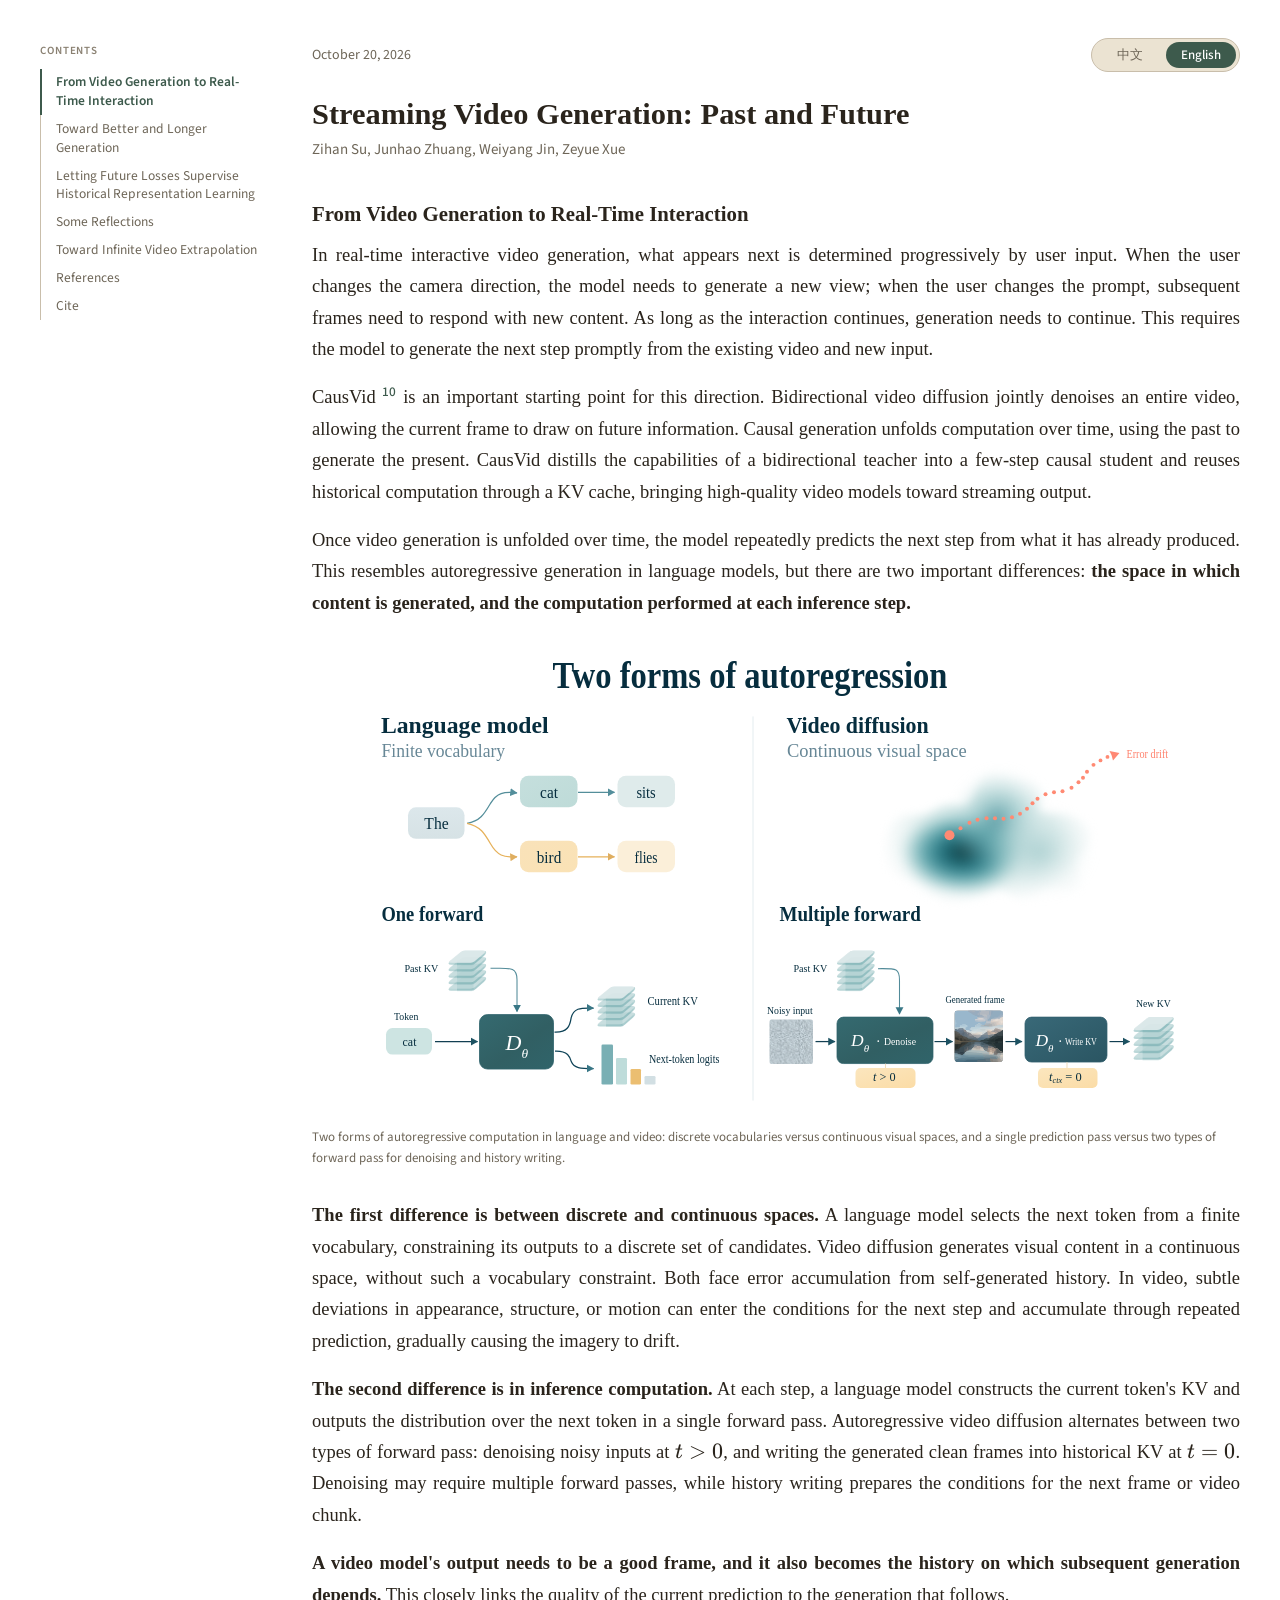
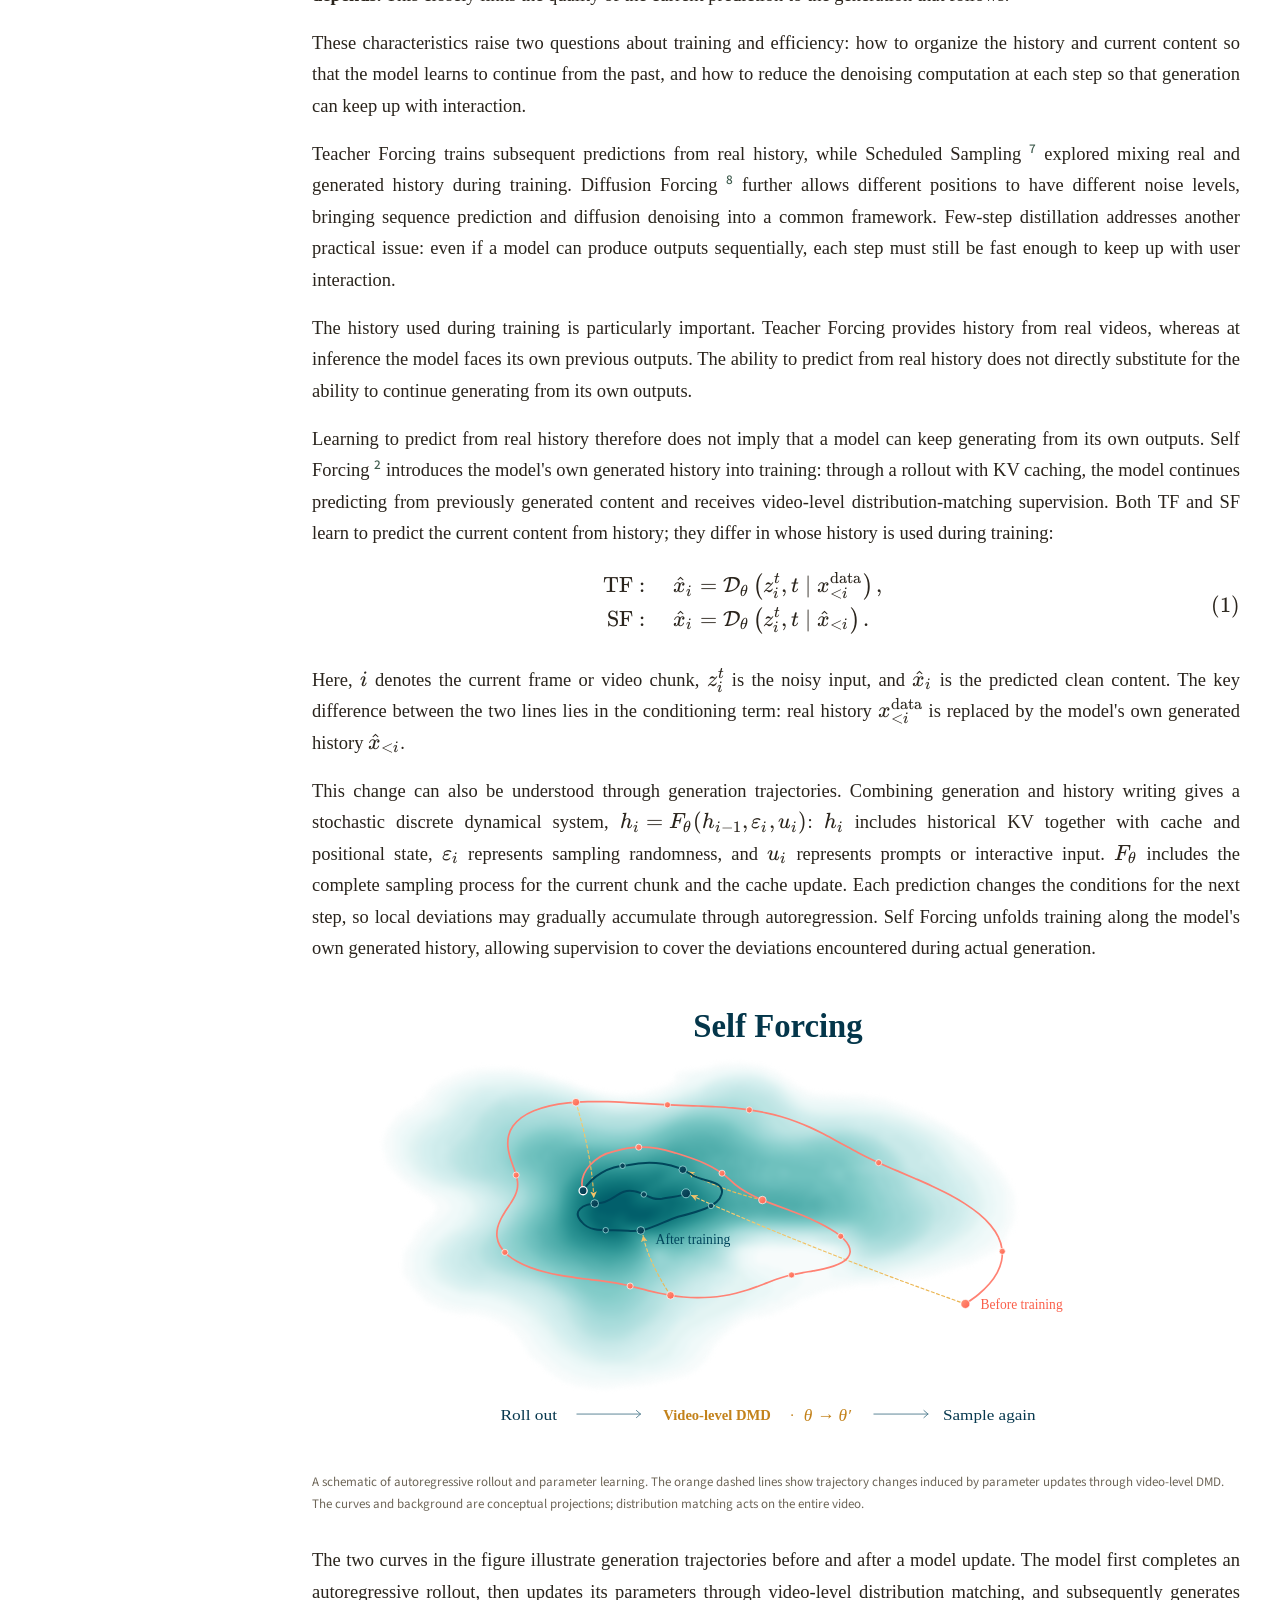
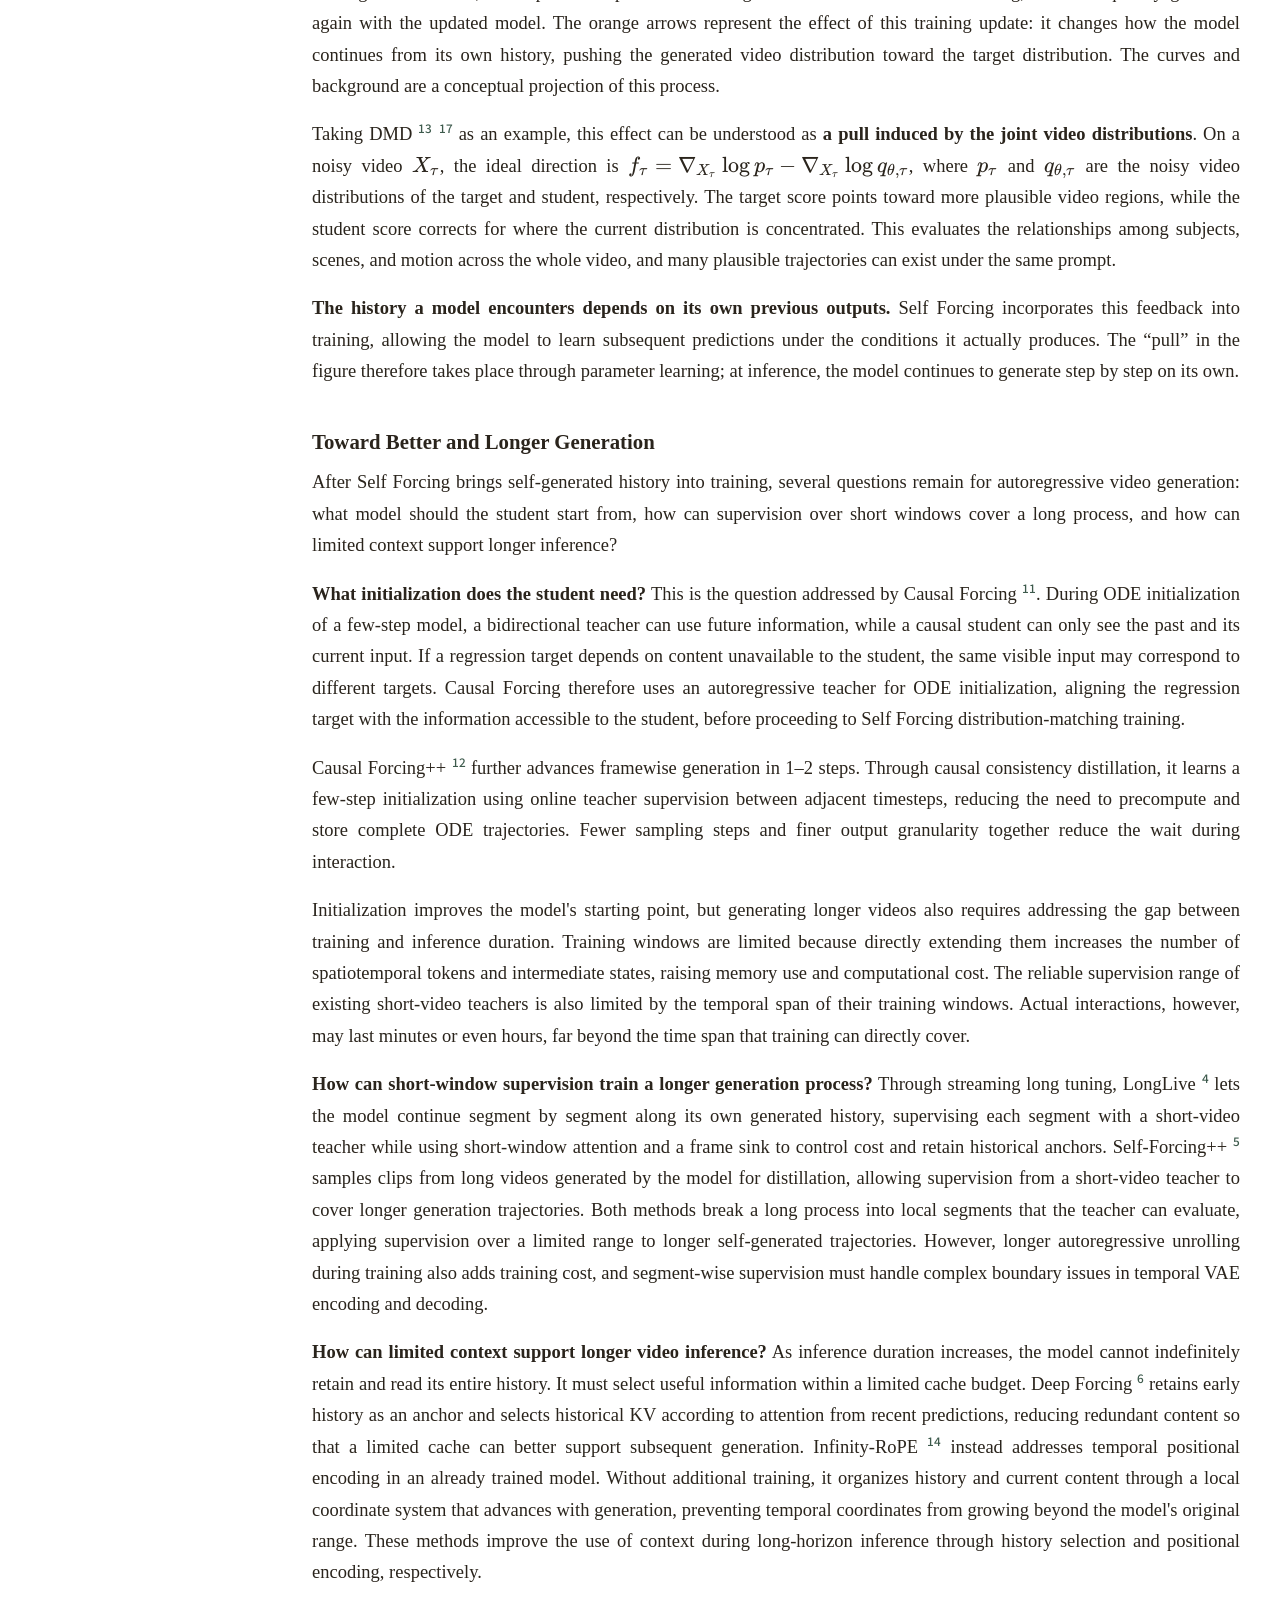
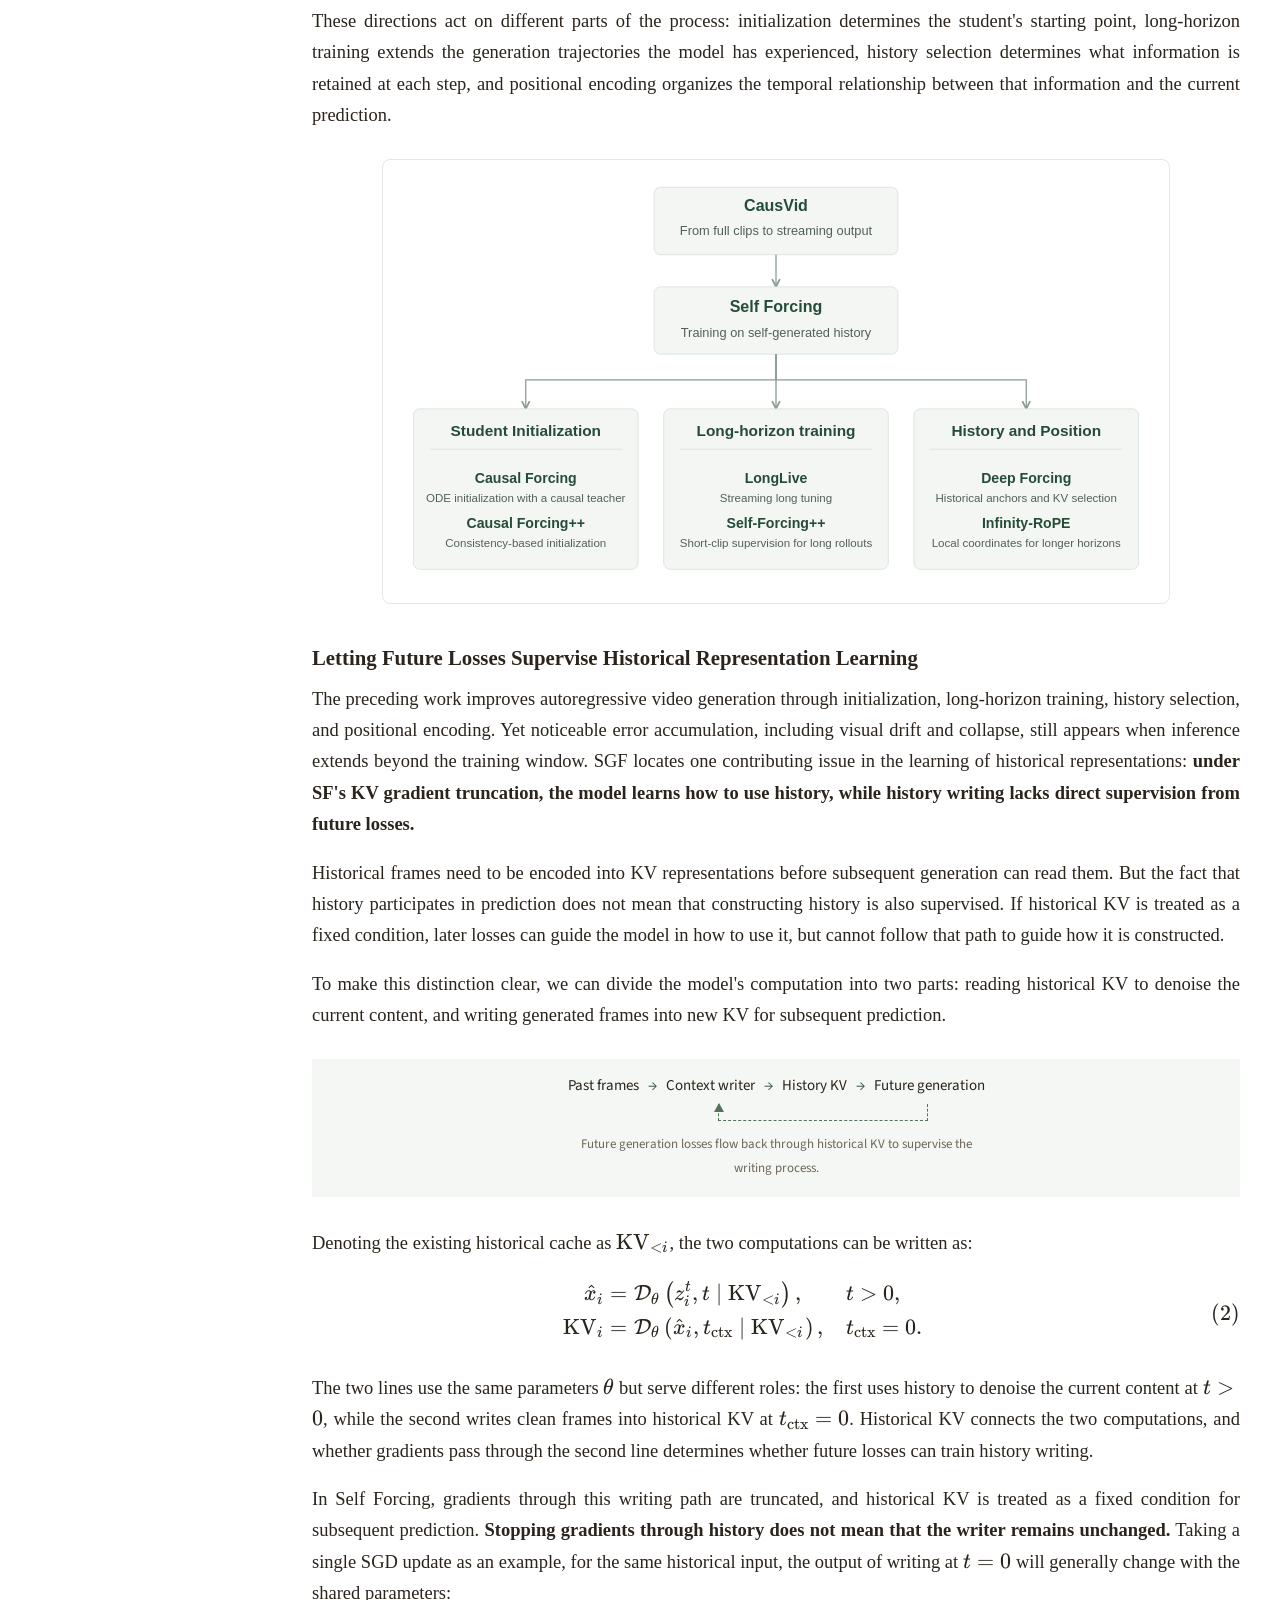
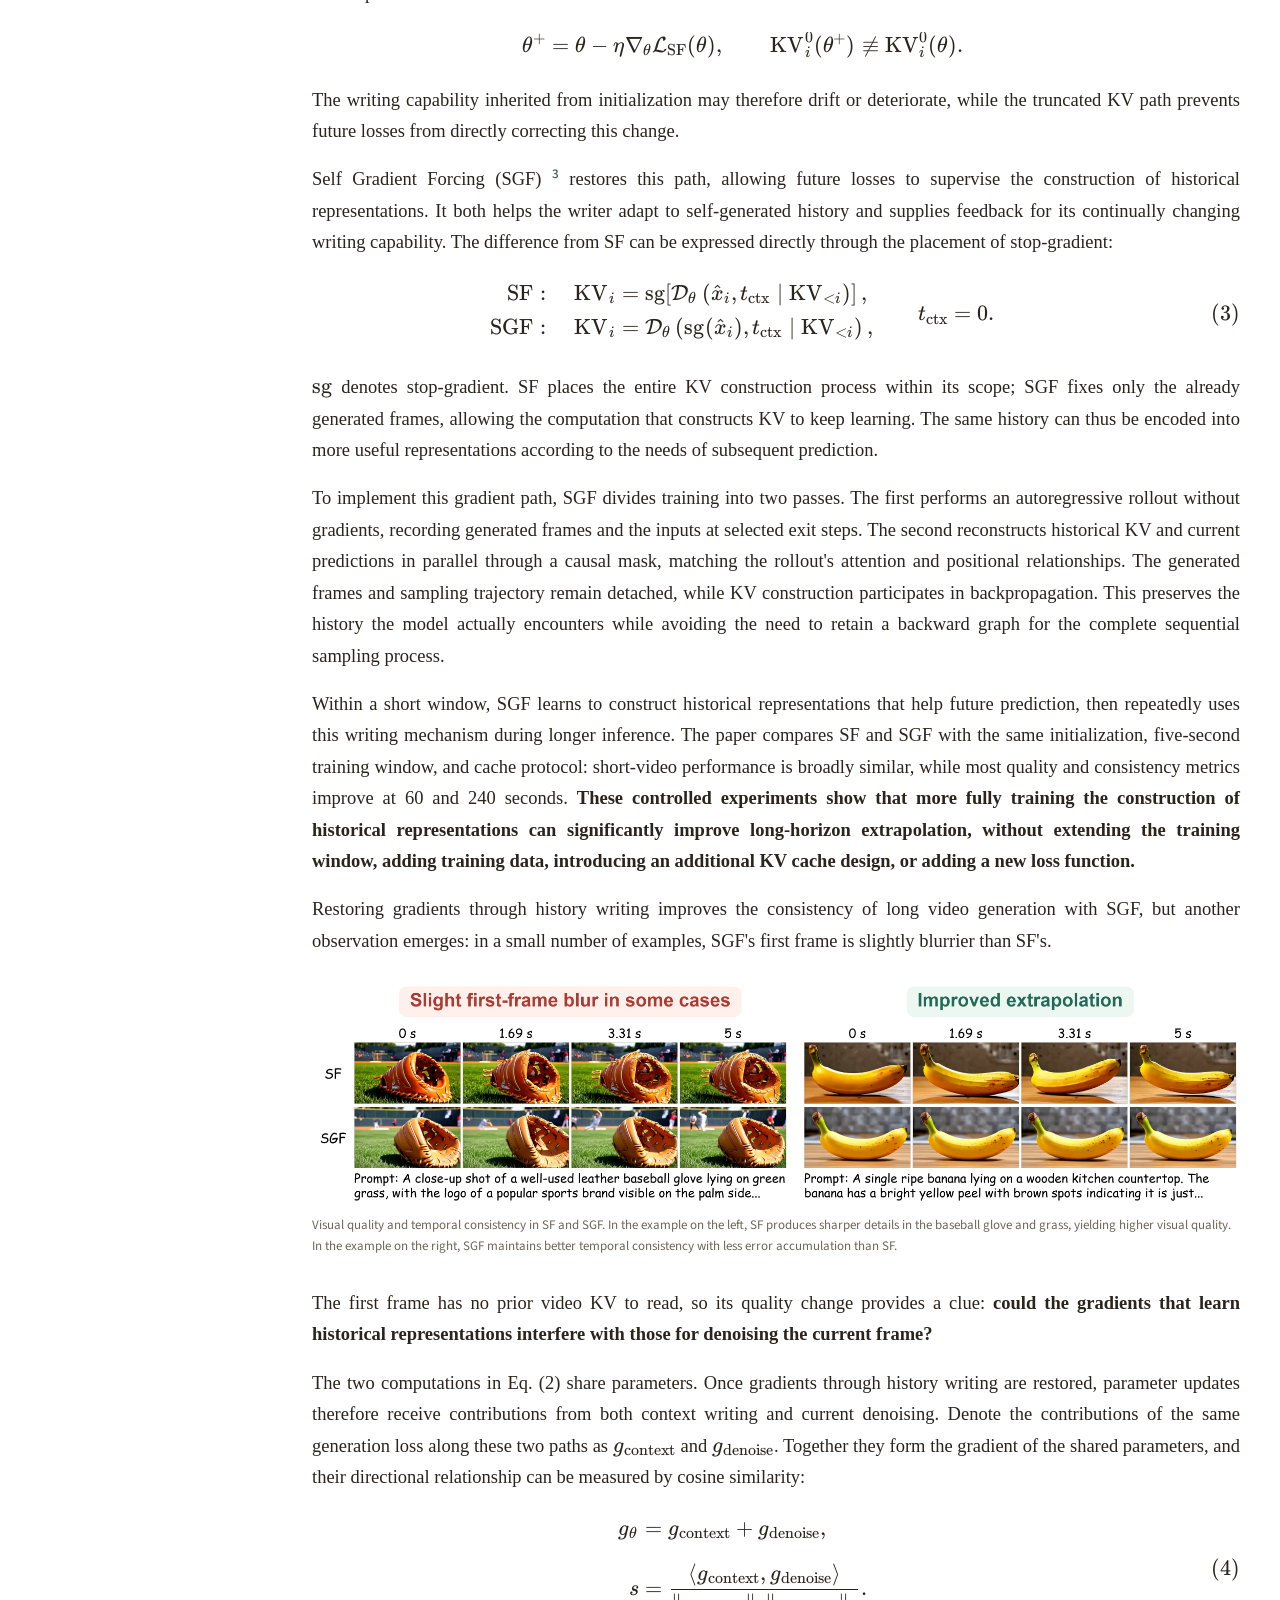
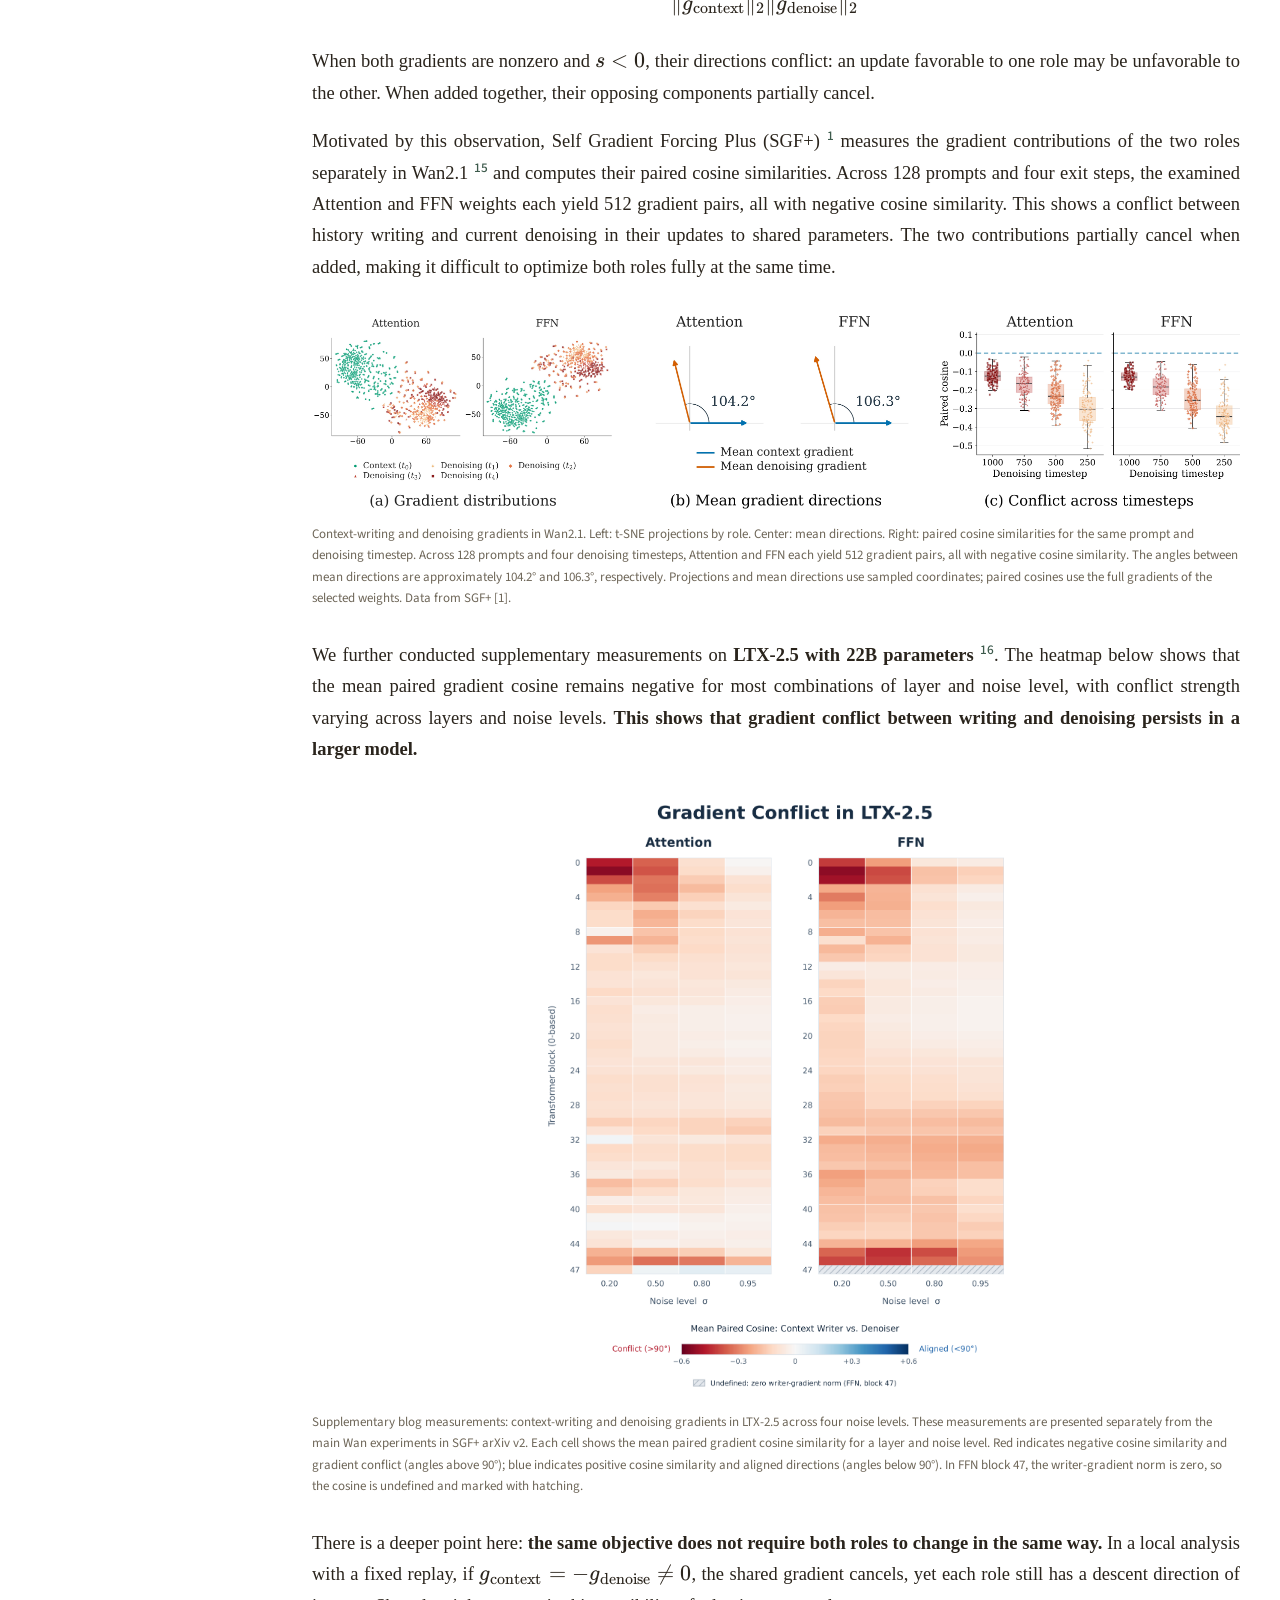
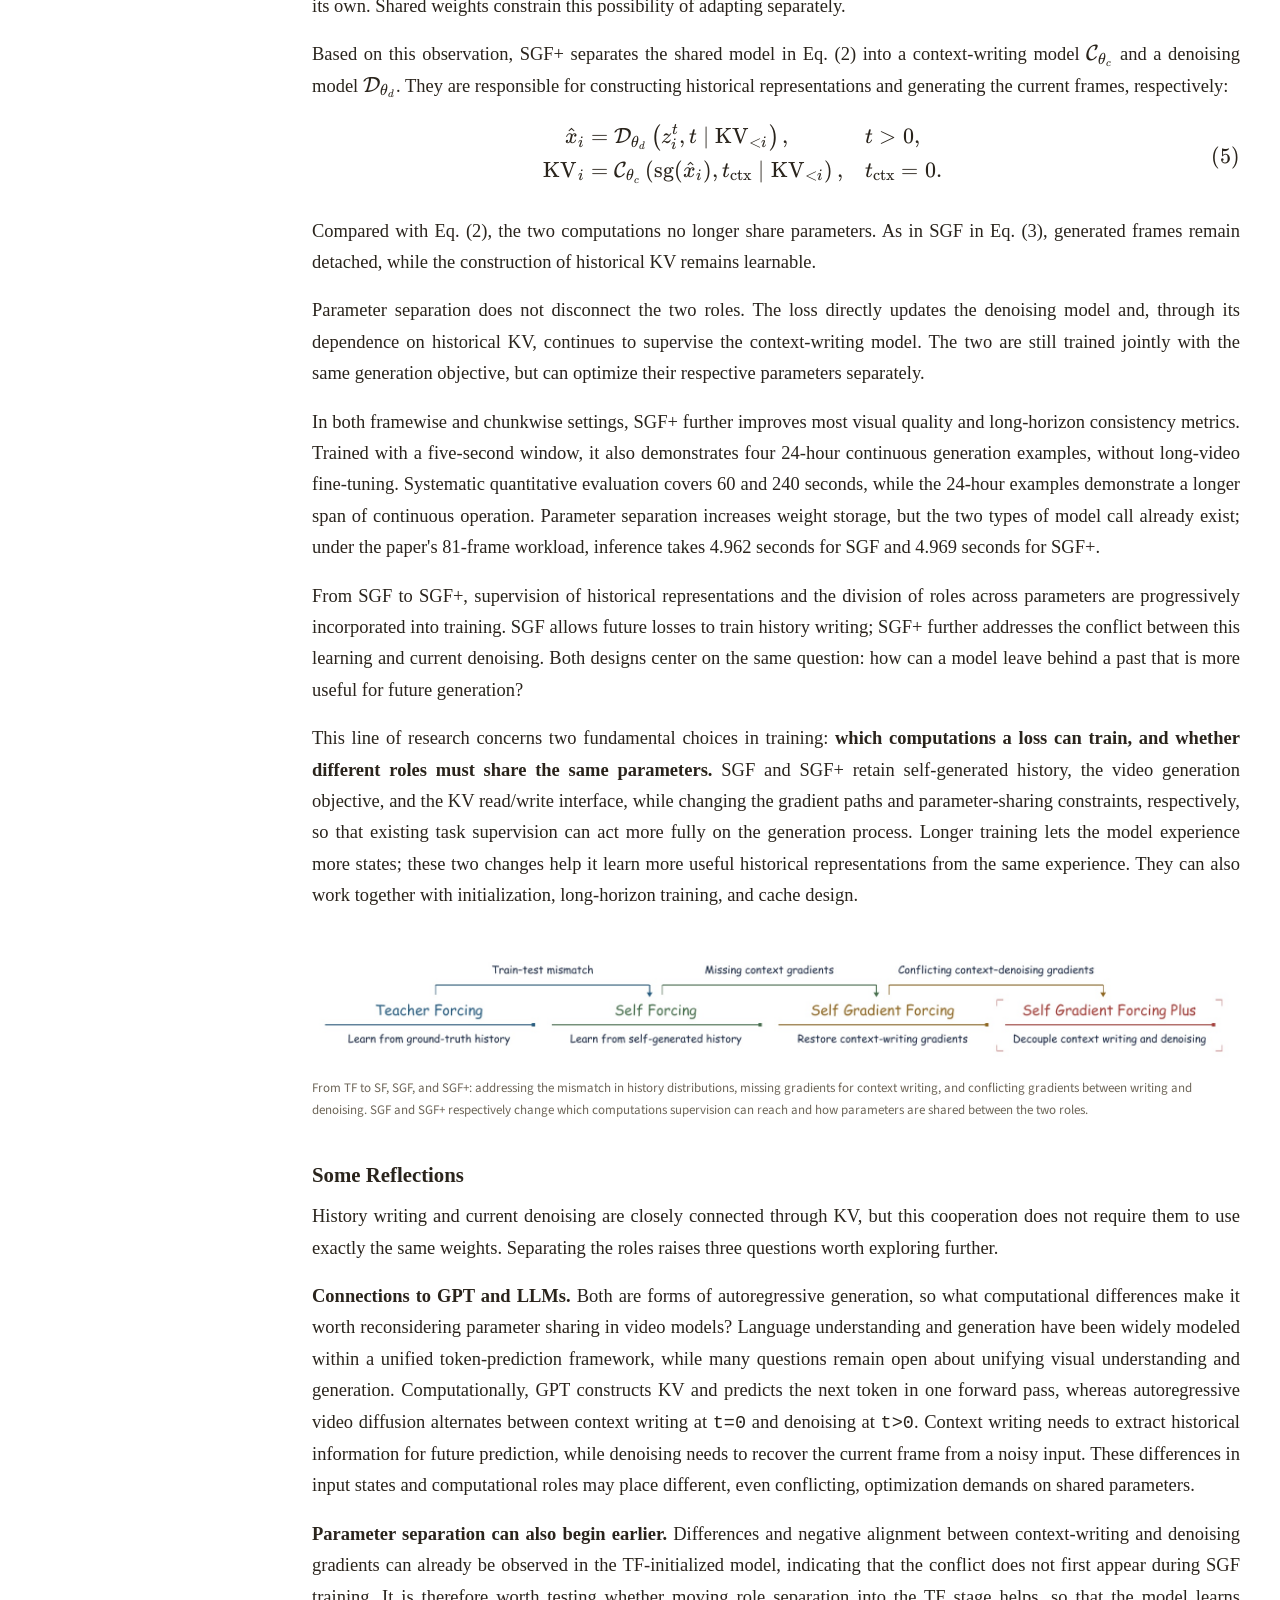
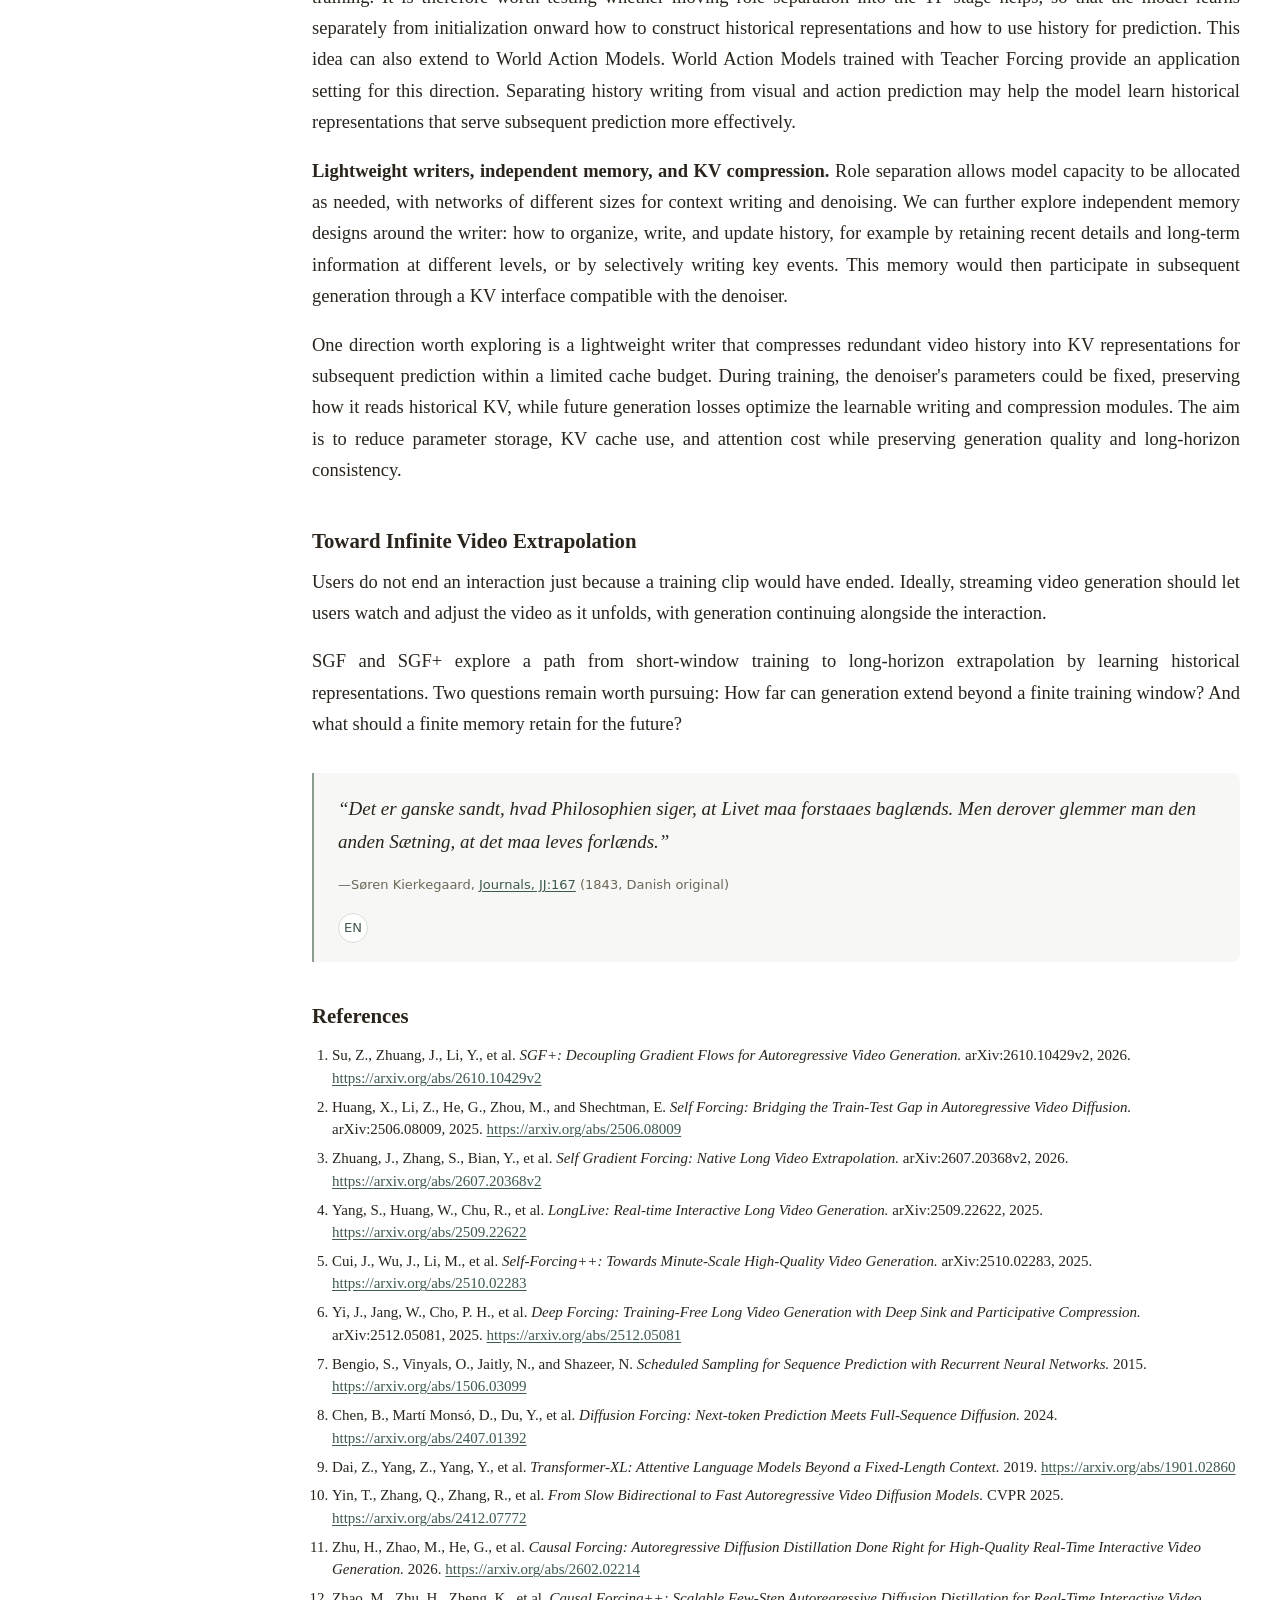
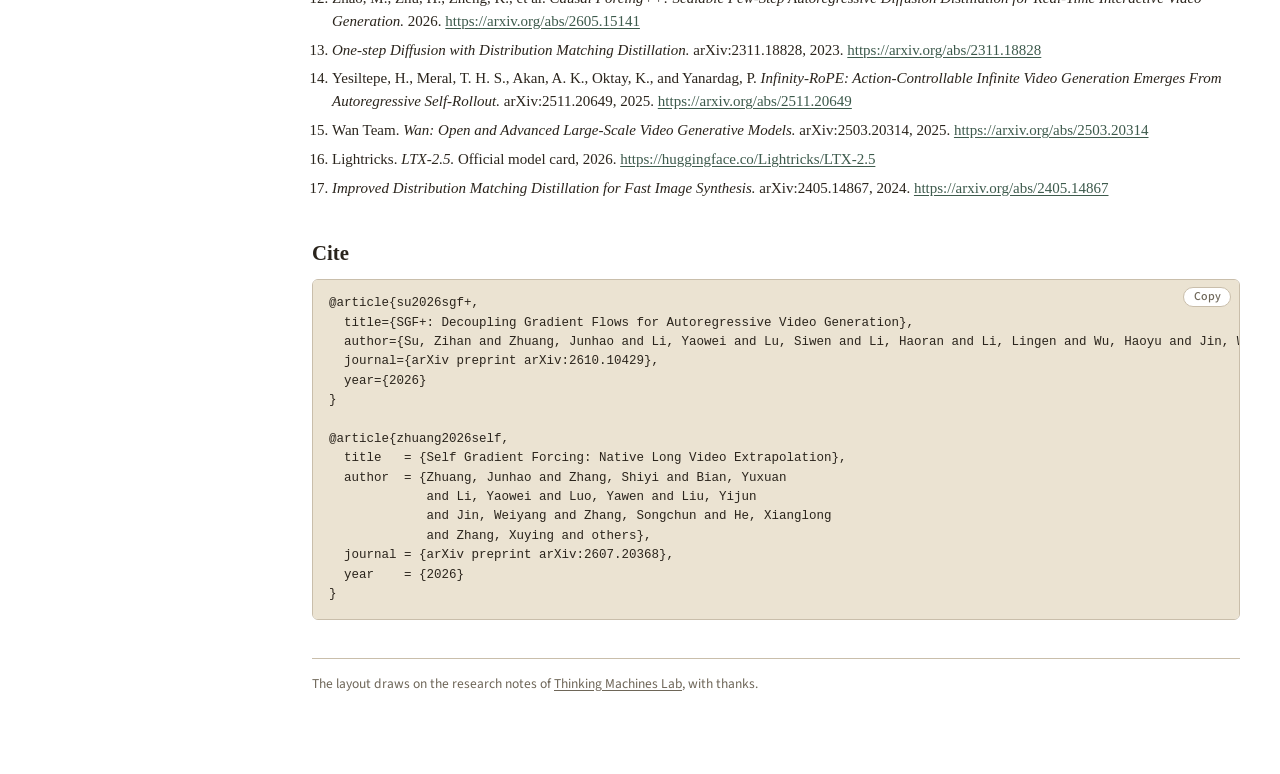
==== commit e7d246e5: "Compress bilingual SF and SGF comparison images" ====
--- a/blog/sgf-plus/index.html
+++ b/blog/sgf-plus/index.html
@@ -81,7 +81,7 @@
 <p>To implement this gradient path, SGF divides training into two passes. The first performs an autoregressive rollout without gradients, recording generated frames and the inputs at selected exit steps. The second reconstructs historical KV and current predictions in parallel through a causal mask, matching the rollout&#x27;s attention and positional relationships. The generated frames and sampling trajectory remain detached, while KV construction participates in backpropagation. This preserves the history the model actually encounters while avoiding the need to retain a backward graph for the complete sequential sampling process.</p>
 <p>Within a short window, SGF learns to construct historical representations that help future prediction, then repeatedly uses this writing mechanism during longer inference. The paper compares SF and SGF with the same initialization, five-second training window, and cache protocol: short-video performance is broadly similar, while most quality and consistency metrics improve at 60 and 240 seconds. <strong>These controlled experiments show that more fully training the construction of historical representations can significantly improve long-horizon extrapolation, without extending the training window, adding training data, introducing an additional KV cache design, or adding a new loss function.</strong></p>
 <p>Restoring gradients through history writing improves the consistency of long video generation with SGF, but another observation emerges: in a small number of examples, SGF&#x27;s first frame is slightly blurrier than SF&#x27;s.</p>
-<figure><div class="panels panels-1"><a href="assets/sf_sgf_quality_consistency_annotated_en.webp?v=standard-font-centered-20261020" target="_blank"><img src="assets/sf_sgf_quality_consistency_annotated_en.webp?v=standard-font-centered-20261020" alt="Visual quality and temporal consistency in SF and SGF. In the example on the left, SF produces sharper details in the baseball glove and grass, yielding higher visual quality. In the example on the right, SGF maintains better temporal consistency with less error accumulation than SF." loading="lazy"></a></div><figcaption>Visual quality and temporal consistency in SF and SGF. In the example on the left, SF produces sharper details in the baseball glove and grass, yielding higher visual quality. In the example on the right, SGF maintains better temporal consistency with less error accumulation than SF.</figcaption></figure>
+<figure><div class="panels panels-1"><a href="assets/sf_sgf_quality_consistency_annotated_en.webp?v=9676928570" target="_blank"><img src="assets/sf_sgf_quality_consistency_annotated_en.webp?v=9676928570" alt="Visual quality and temporal consistency in SF and SGF. In the example on the left, SF produces sharper details in the baseball glove and grass, yielding higher visual quality. In the example on the right, SGF maintains better temporal consistency with less error accumulation than SF." loading="lazy"></a></div><figcaption>Visual quality and temporal consistency in SF and SGF. In the example on the left, SF produces sharper details in the baseball glove and grass, yielding higher visual quality. In the example on the right, SGF maintains better temporal consistency with less error accumulation than SF.</figcaption></figure>
 <p>The first frame has no prior video KV to read, so its quality change provides a clue: <strong>could the gradients that learn historical representations interfere with those for denoising the current frame?</strong></p>
 <p>The two computations in Eq. (2) share parameters. Once gradients through history writing are restored, parameter updates therefore receive contributions from both context writing and current denoising. Denote the contributions of the same generation loss along these two paths as \(g_{\mathrm{context}}\) and \(g_{\mathrm{denoise}}\). Together they form the gradient of the shared parameters, and their directional relationship can be measured by cosine similarity:</p>
 <div class="math-block">\[
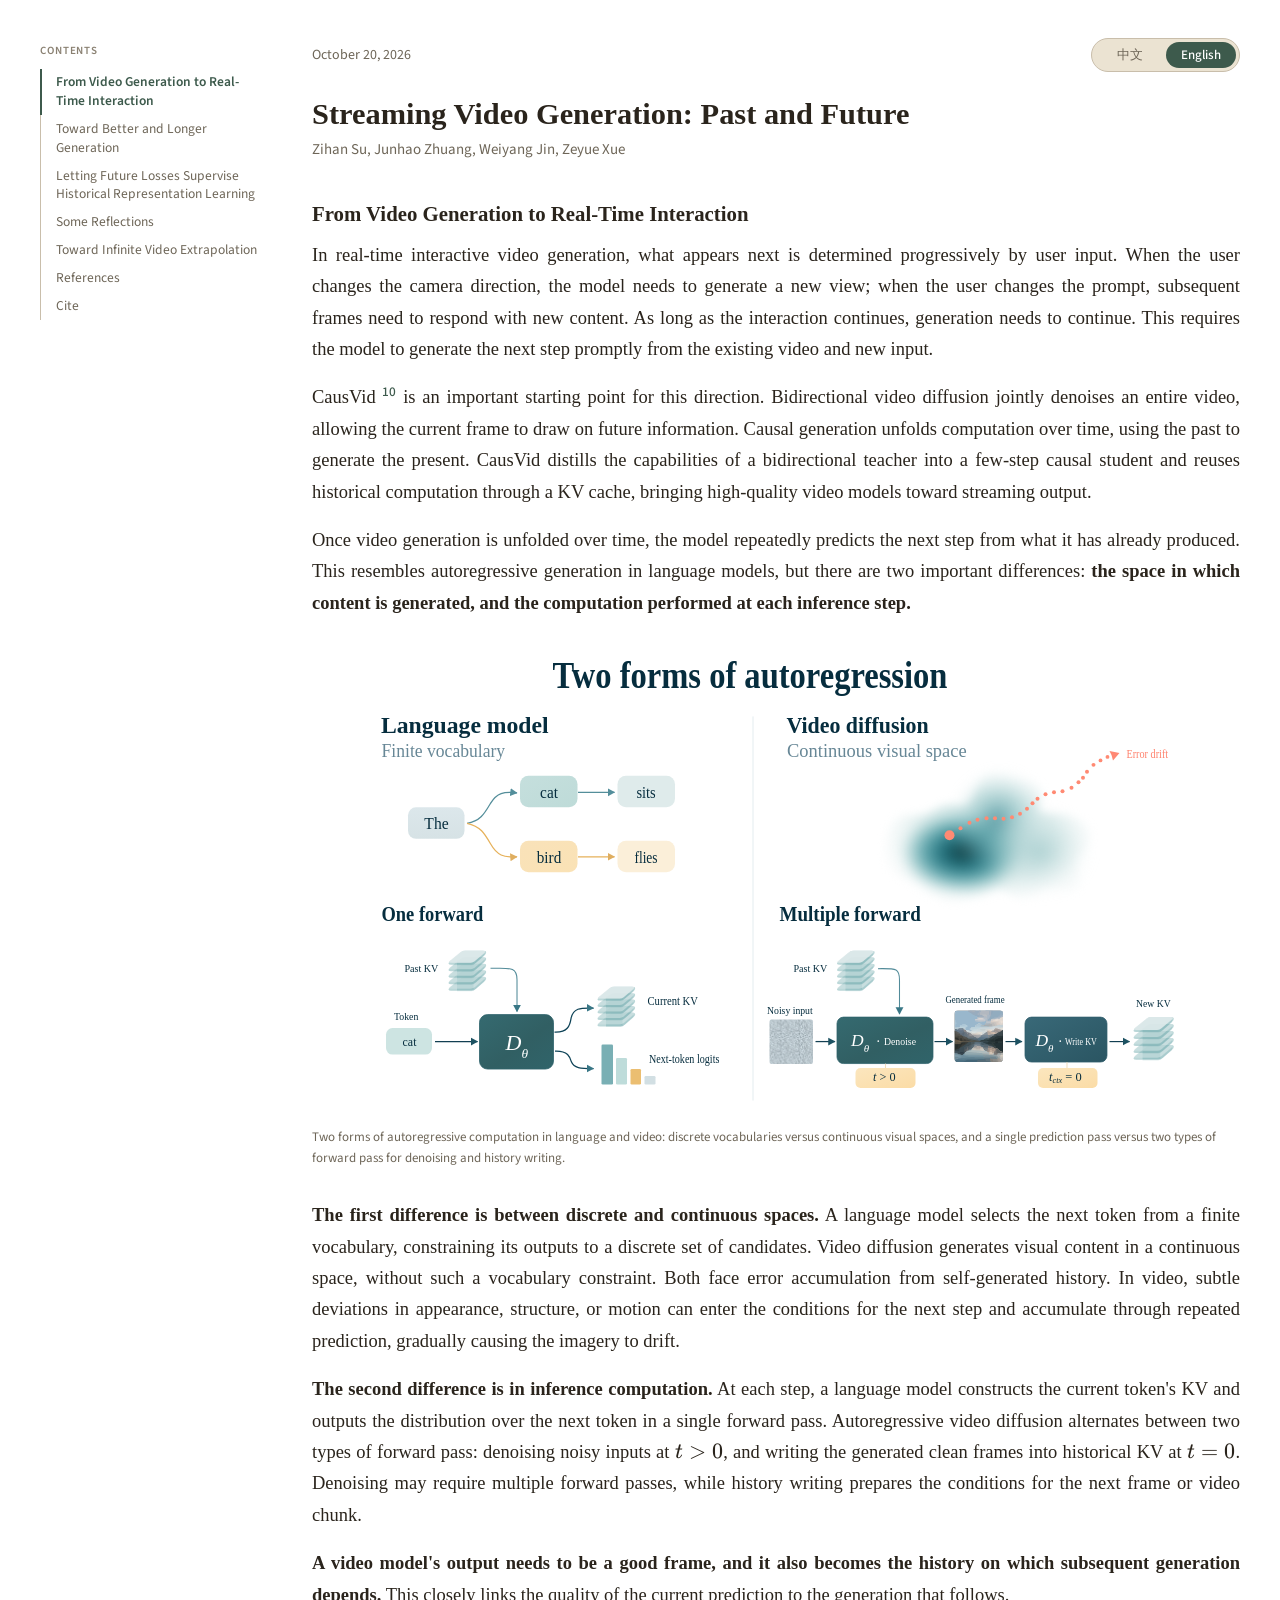
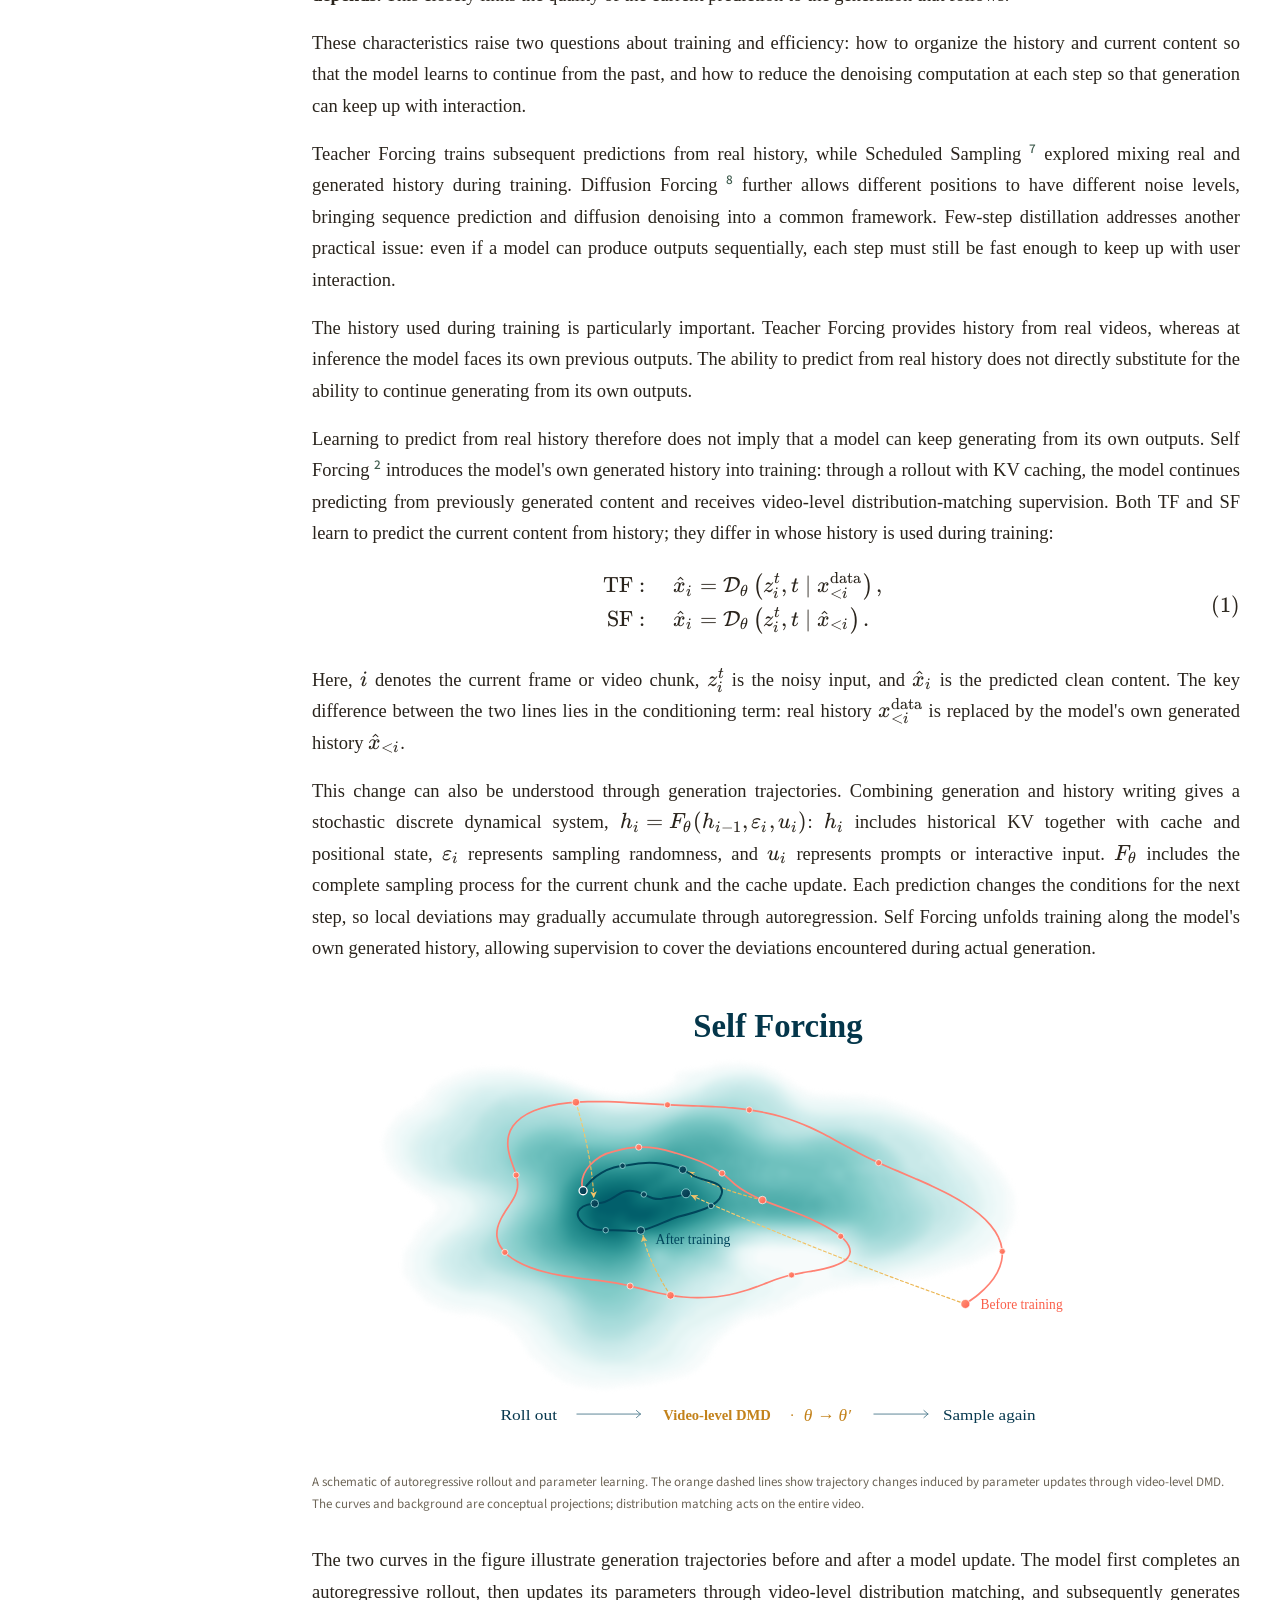
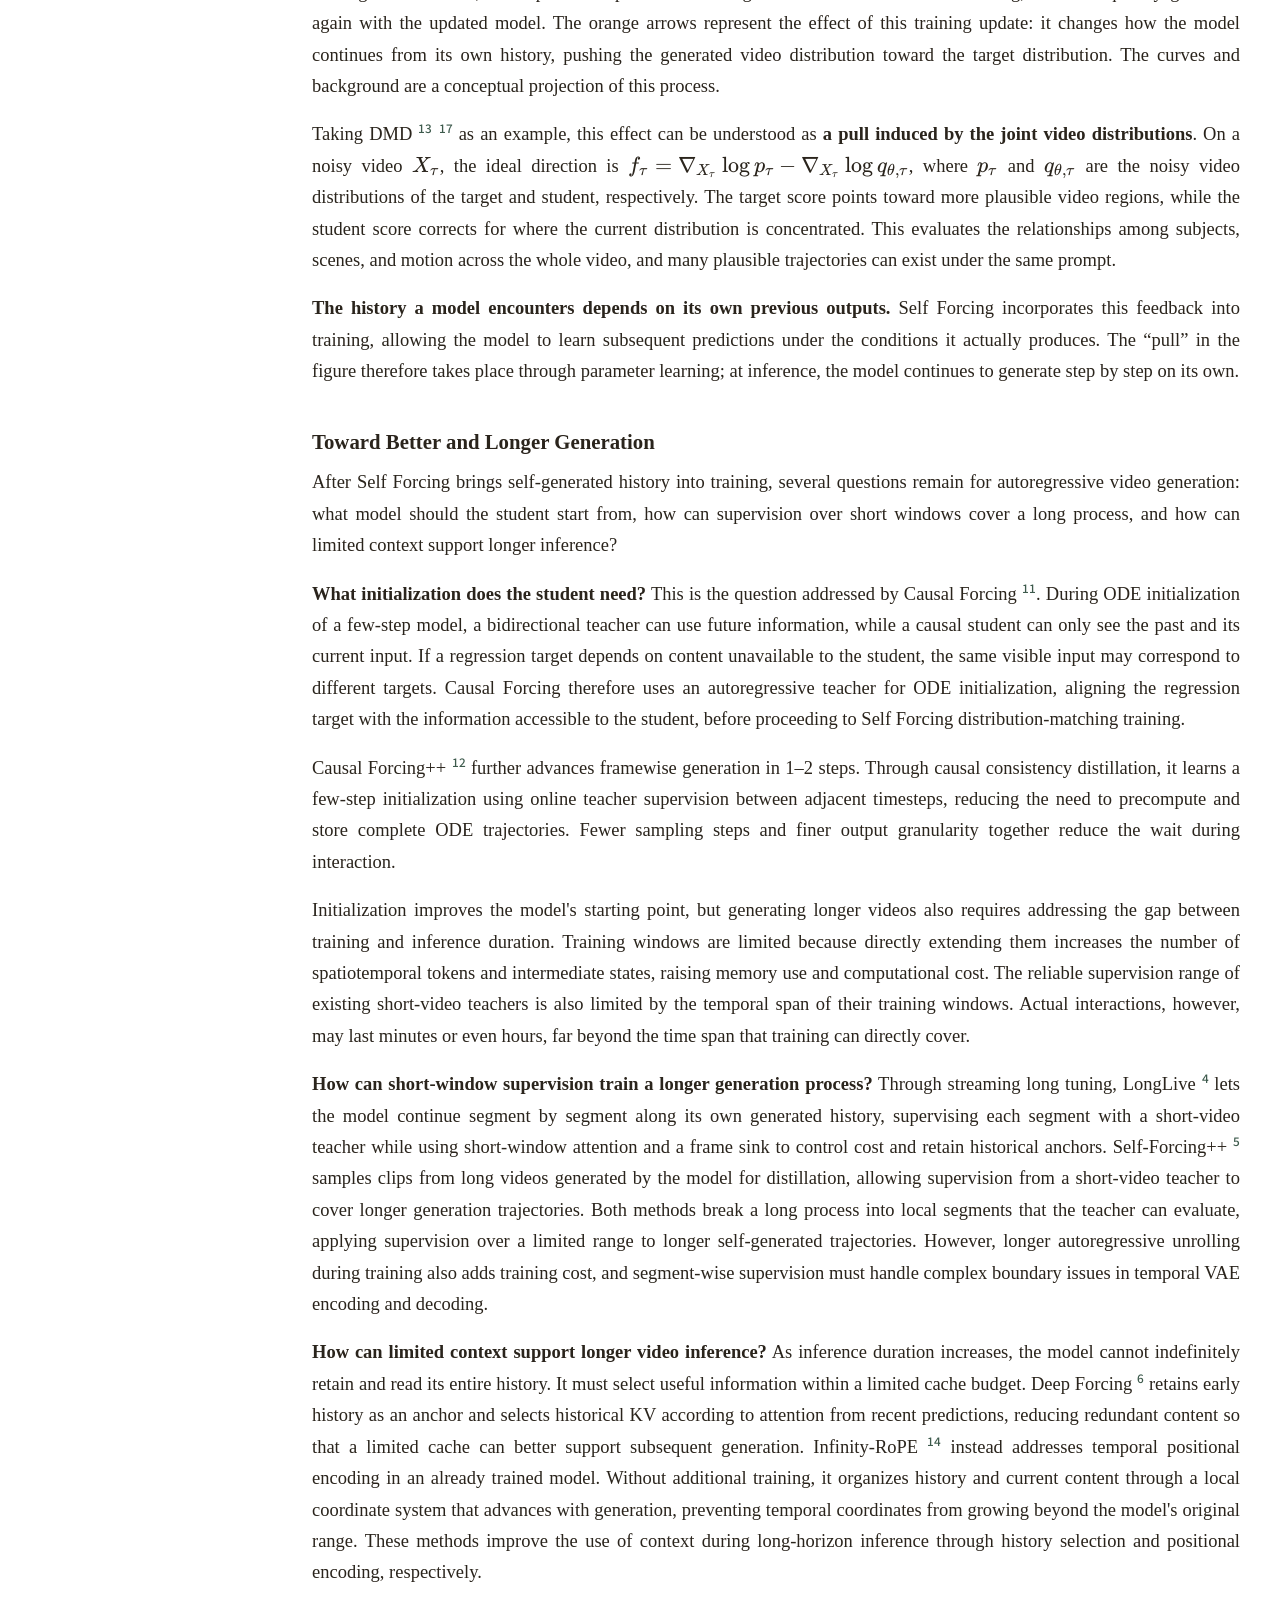
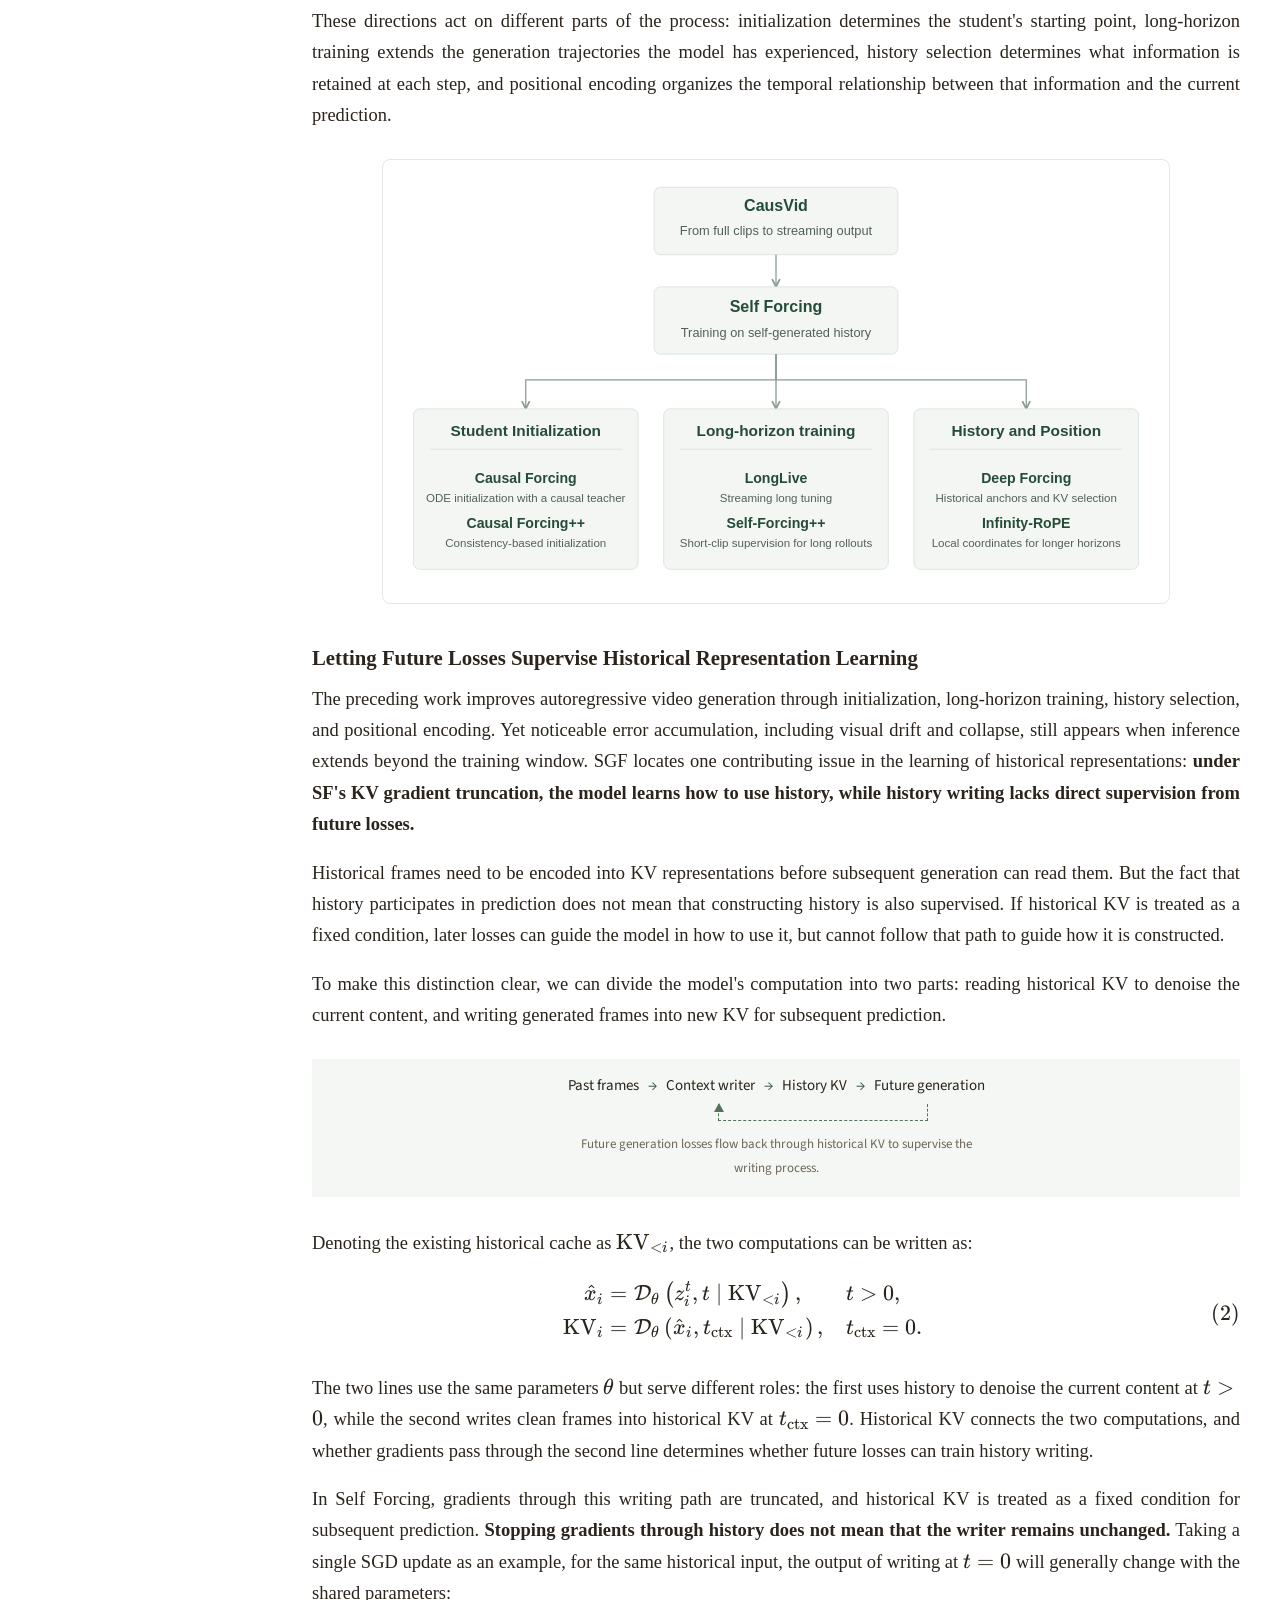
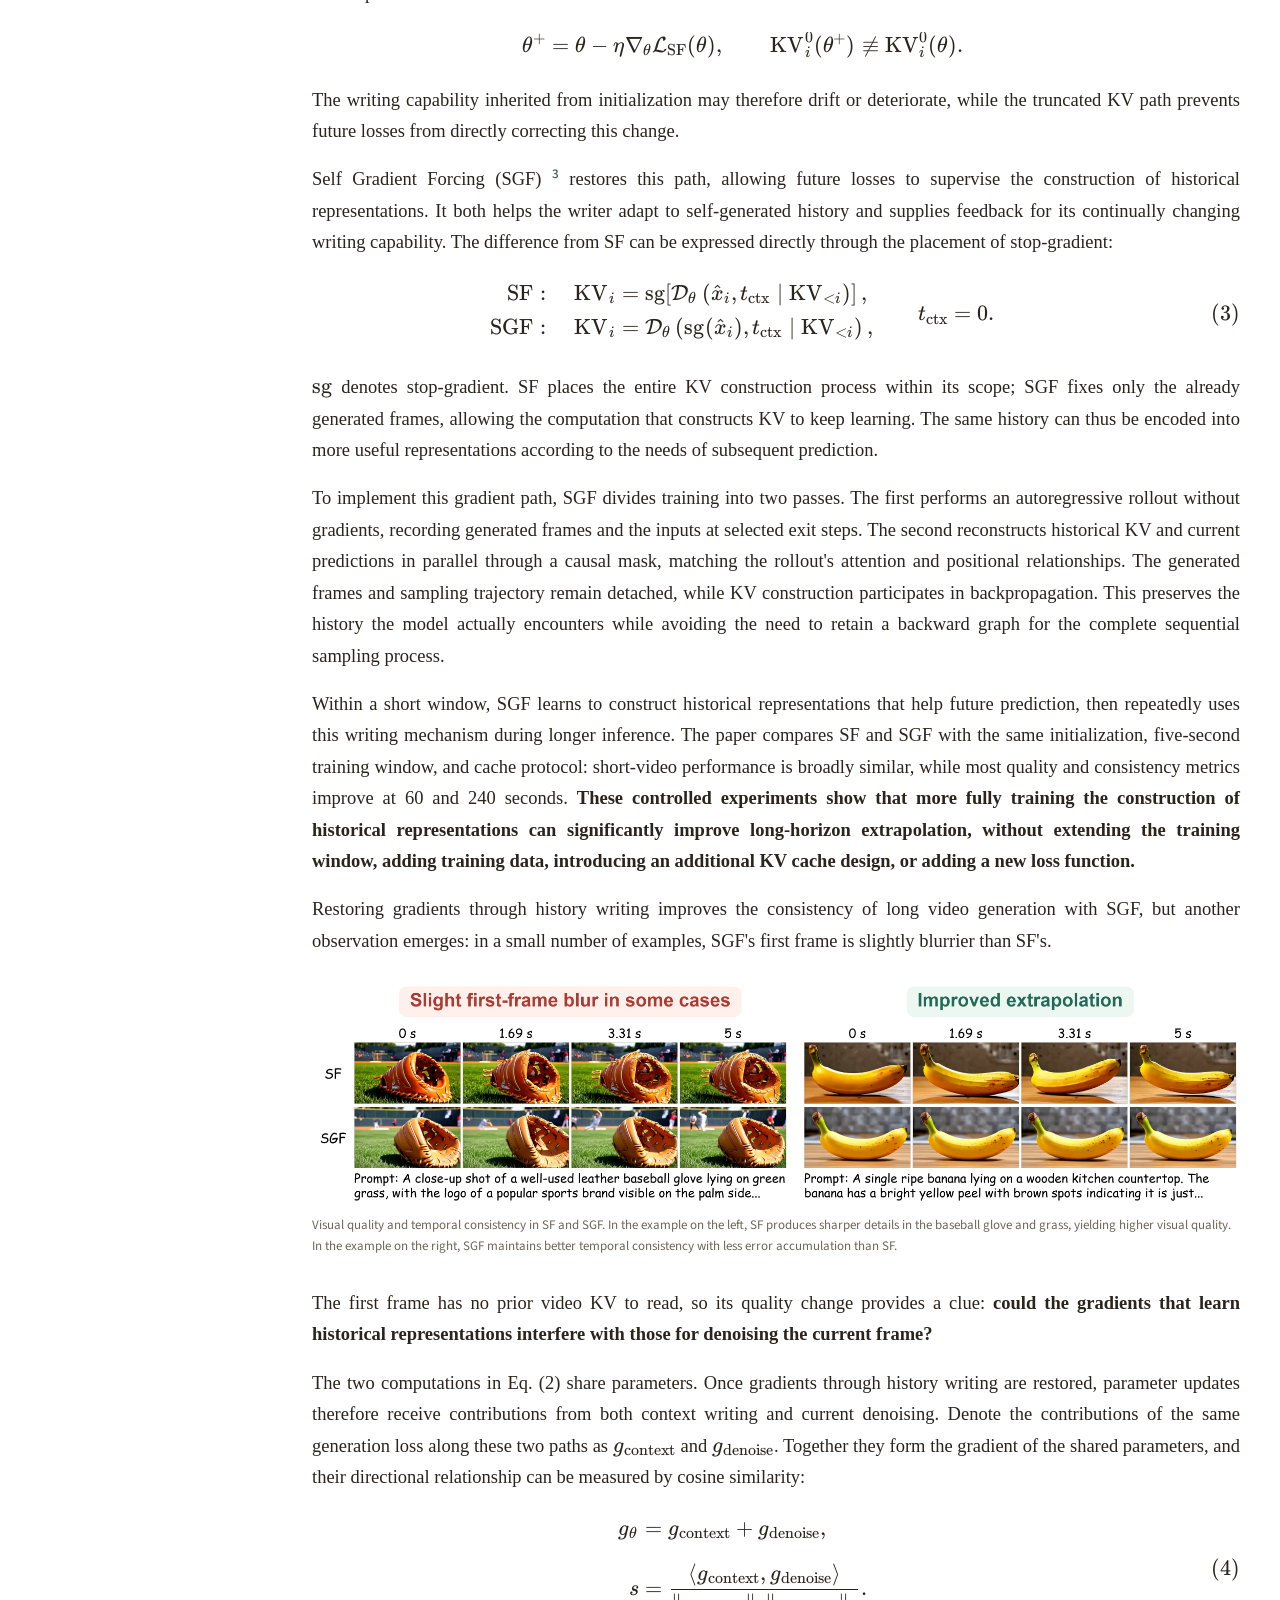
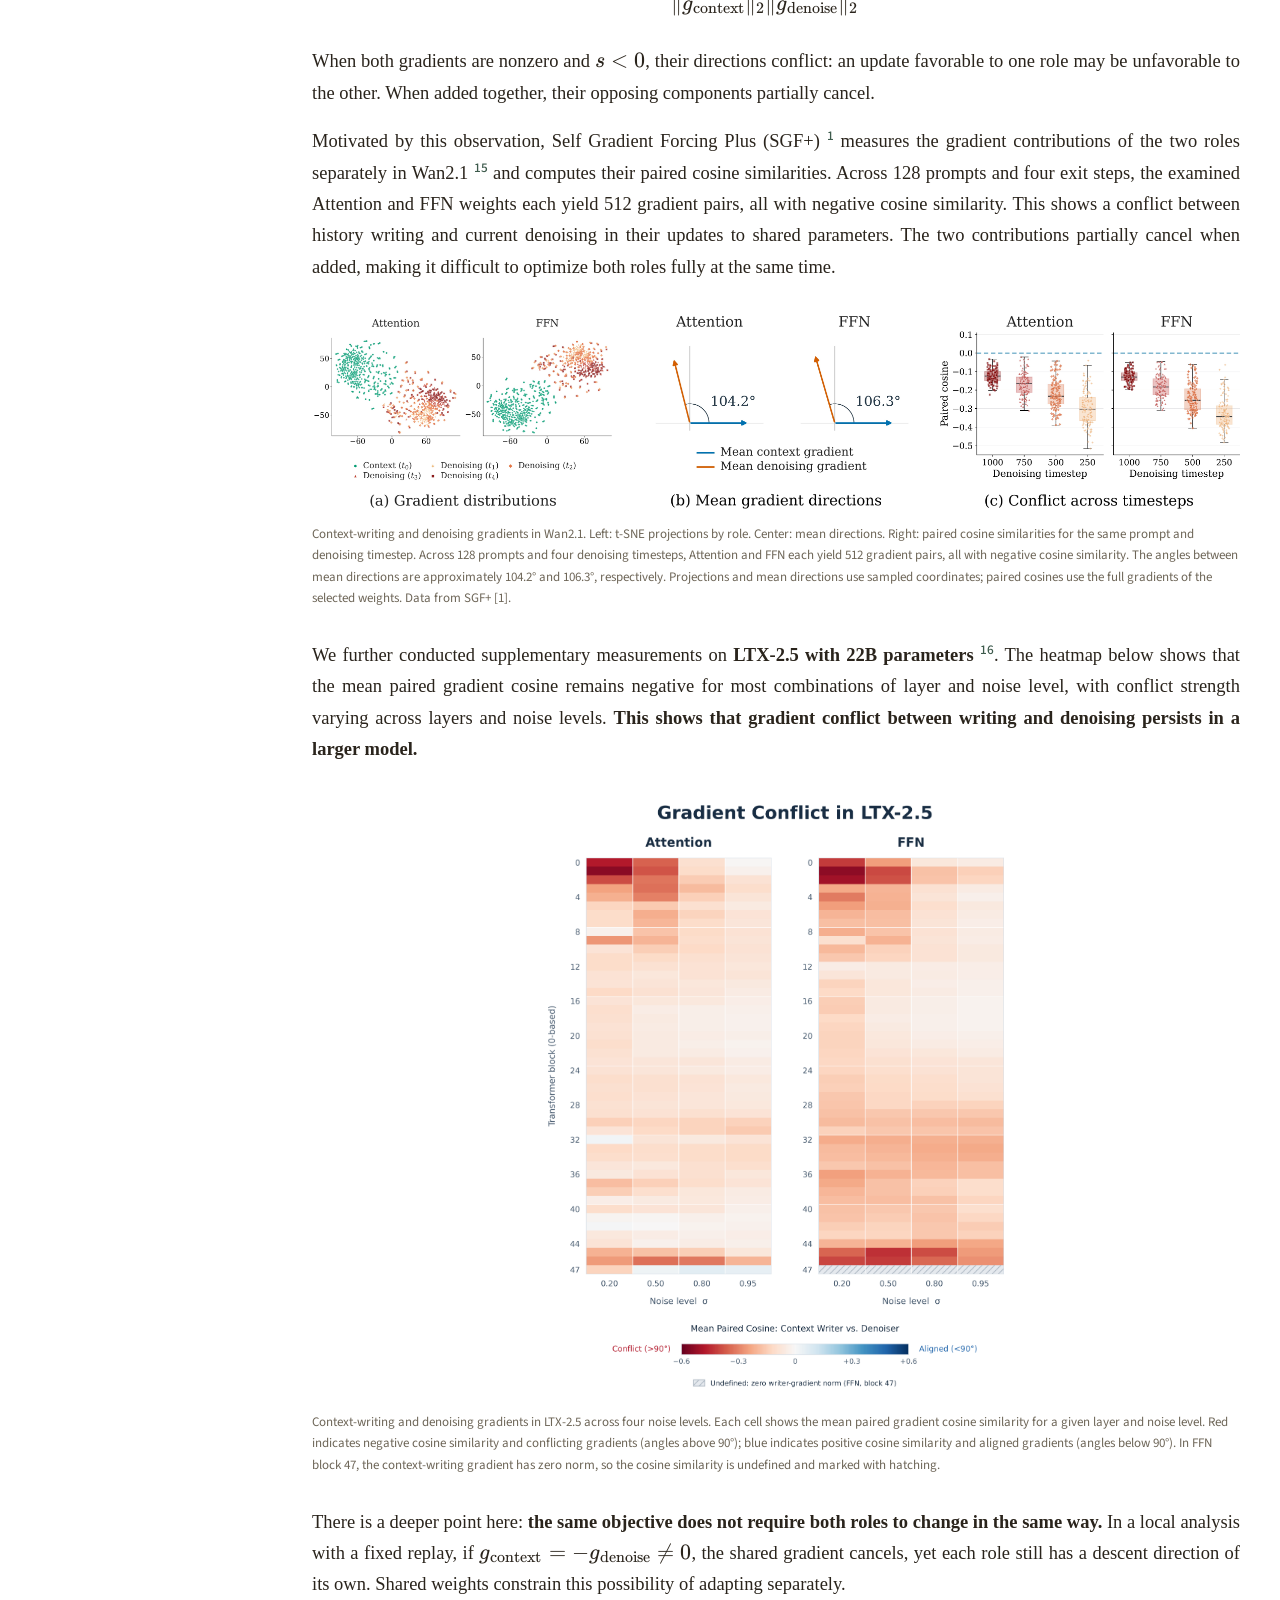
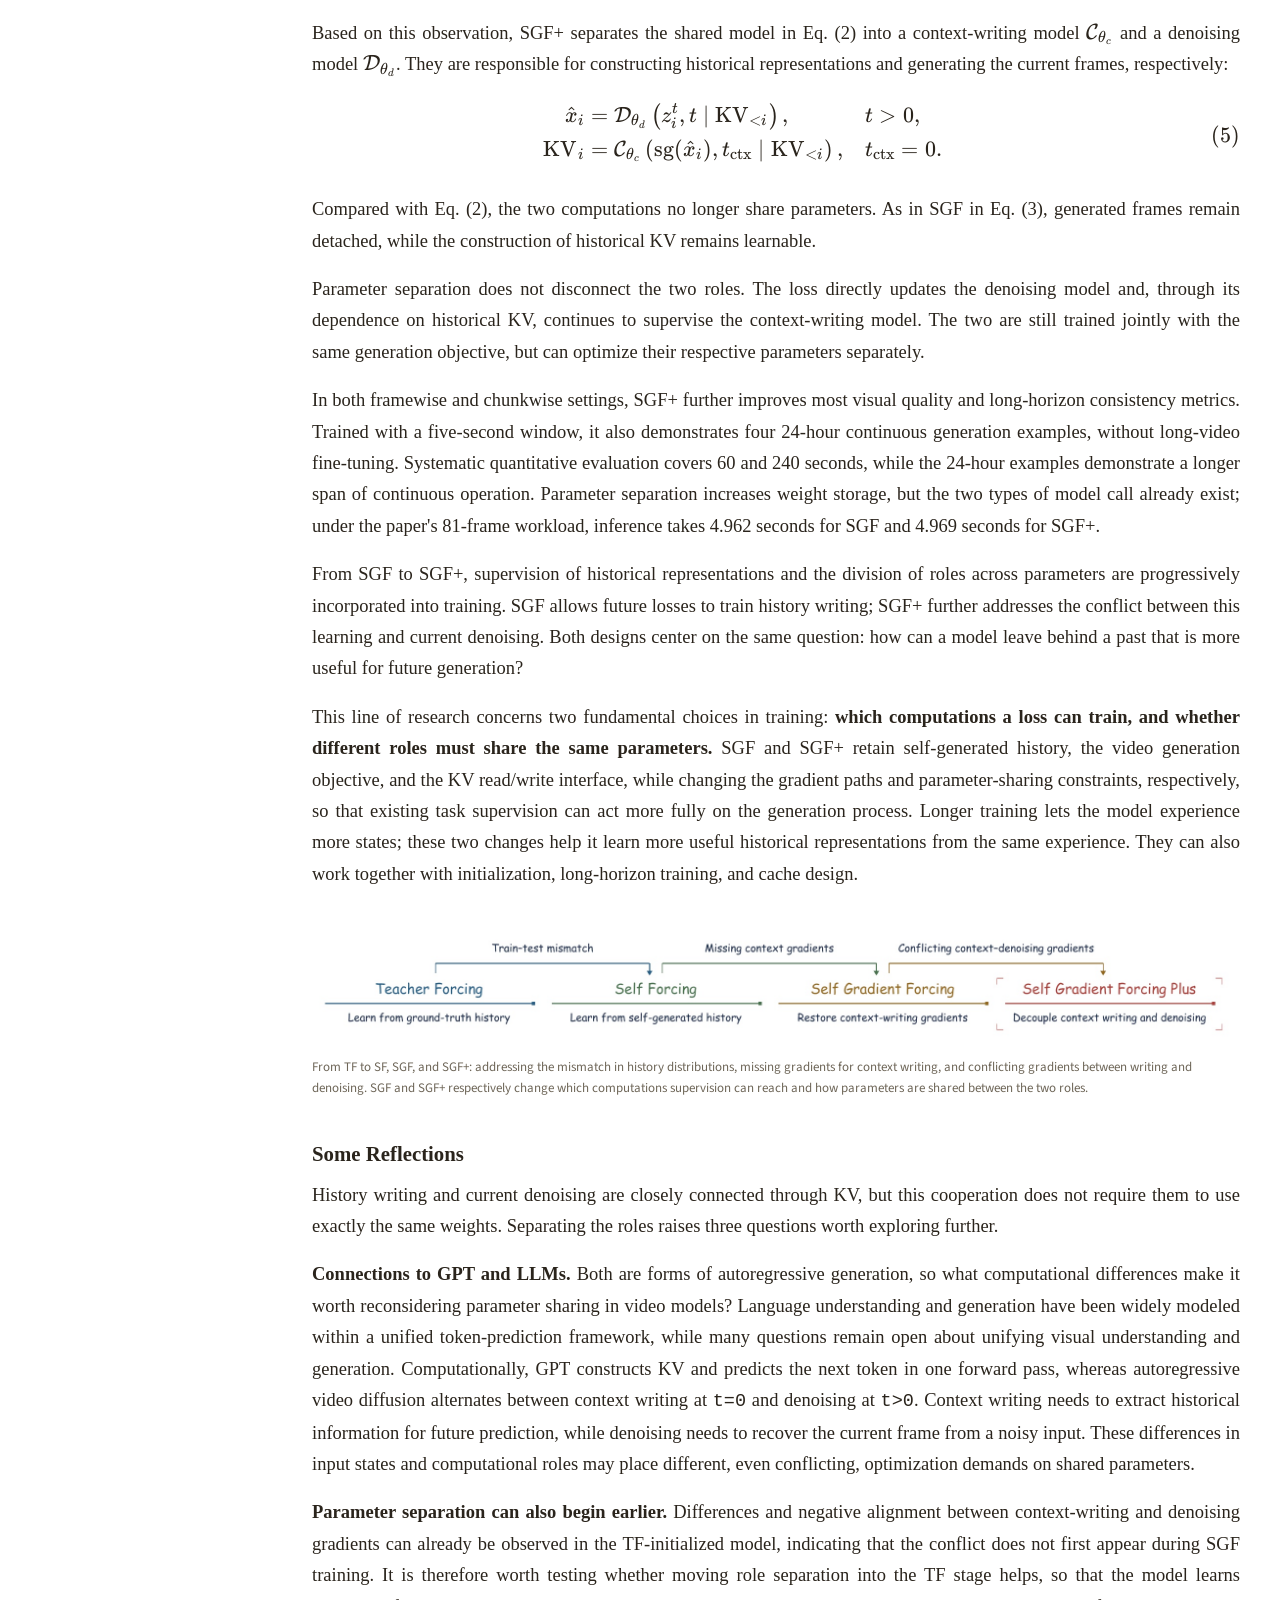
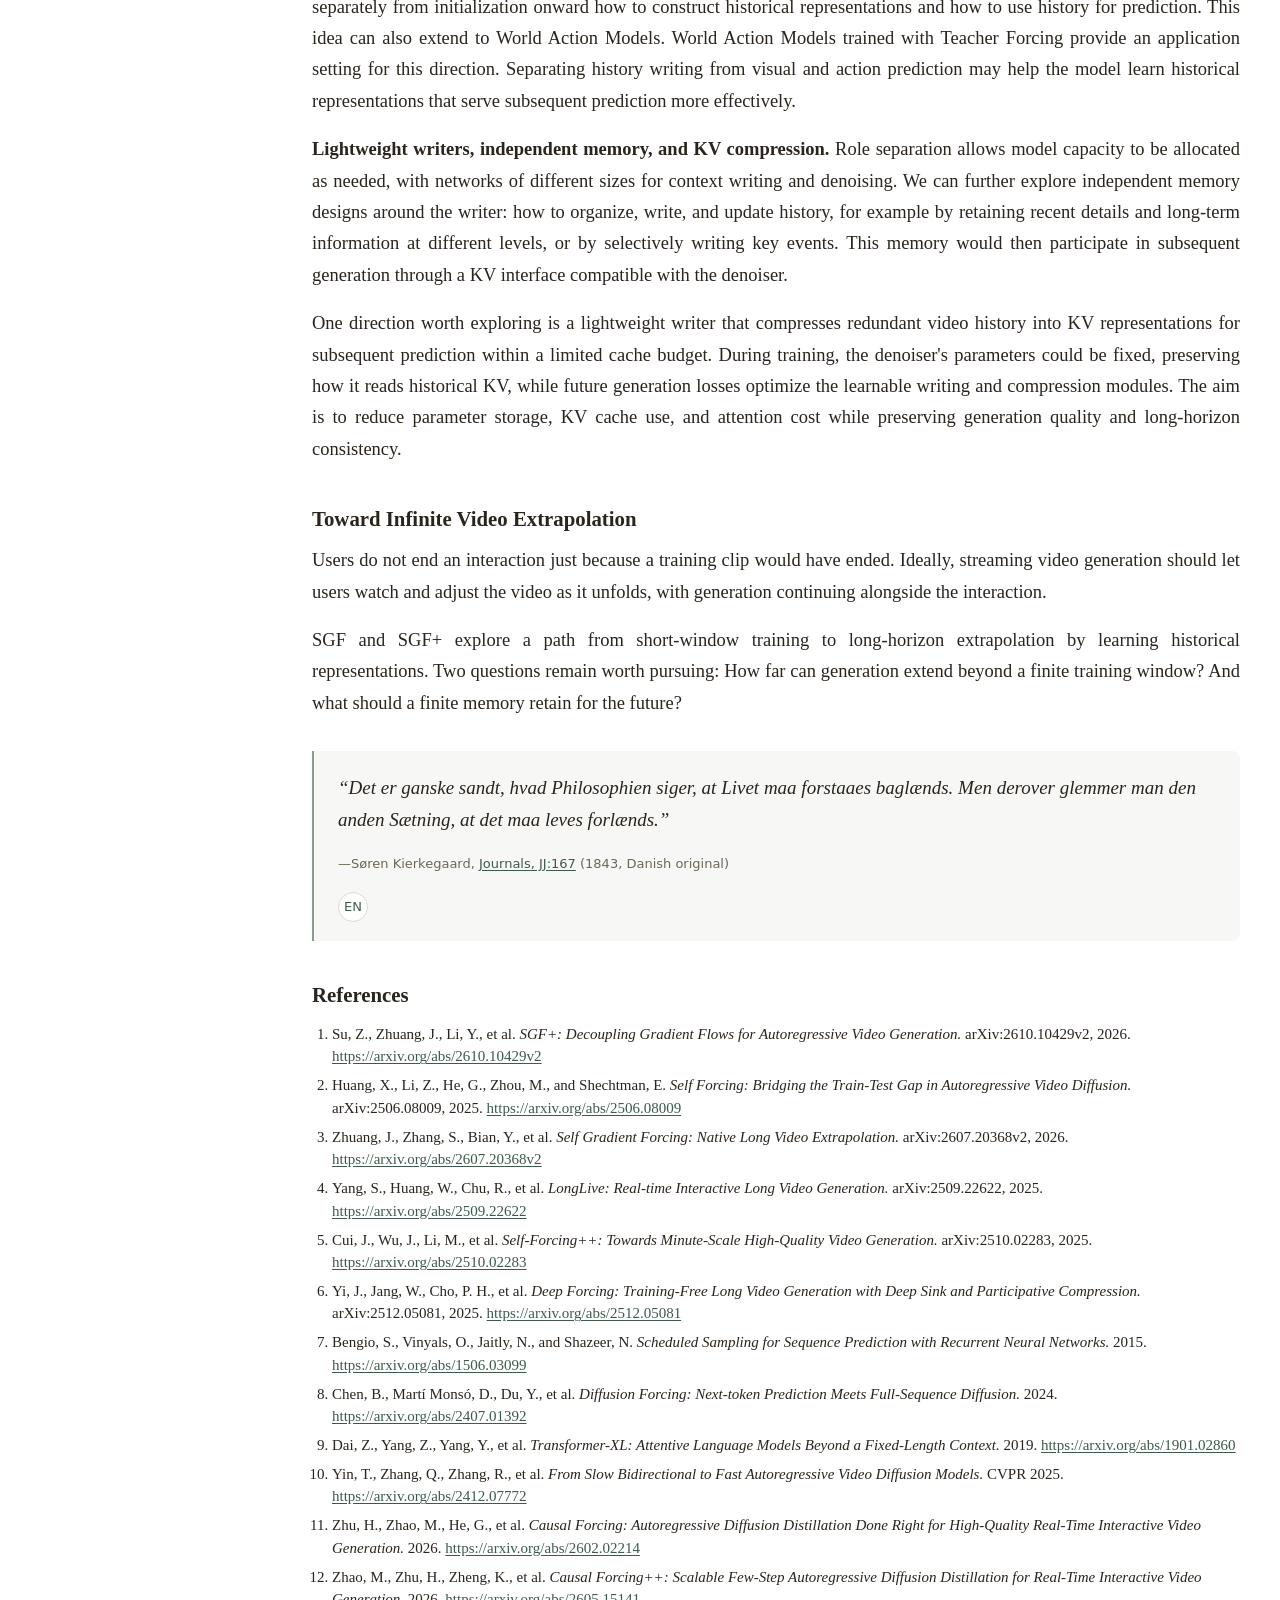
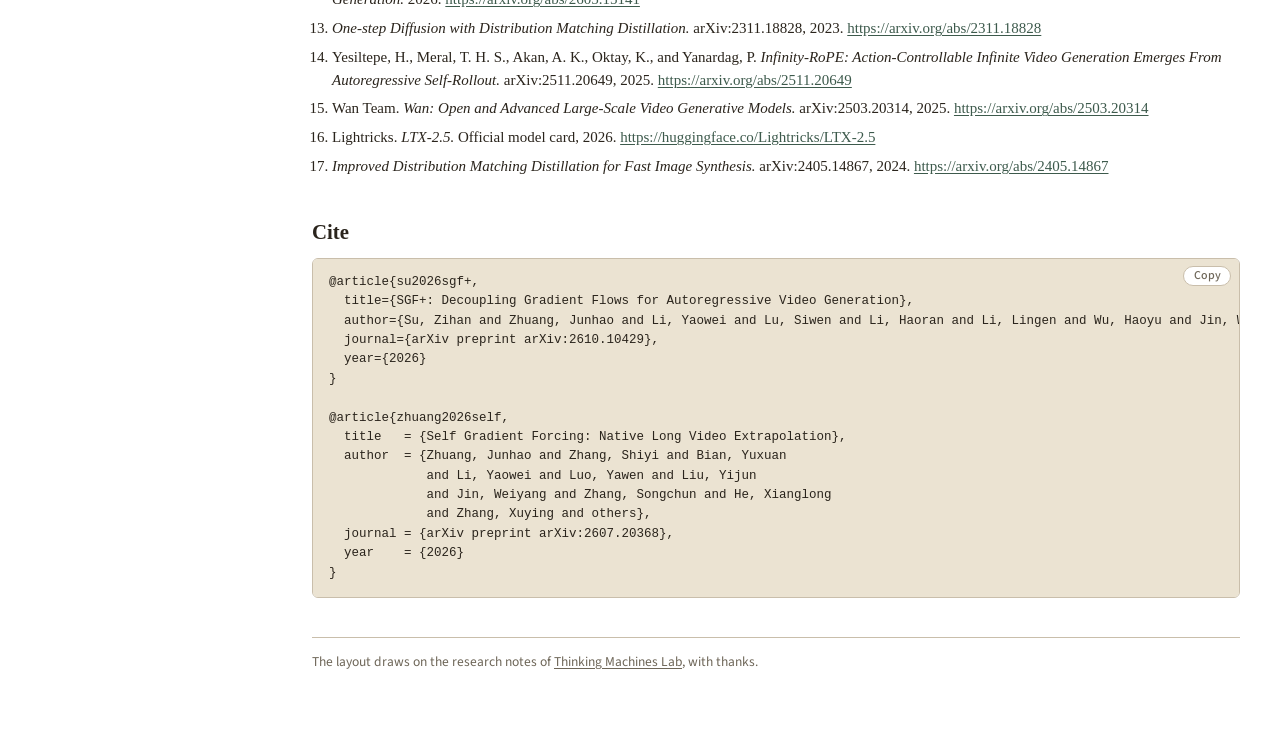
==== commit 41d878d4: "Refine bilingual LTX gradient figure captions" ====
--- a/blog/sgf-plus/index.html
+++ b/blog/sgf-plus/index.html
@@ -95,7 +95,7 @@
 <p>Motivated by this observation, Self Gradient Forcing Plus (SGF+) <a class="cite" href="#ref-1">1</a> measures the gradient contributions of the two roles separately in Wan2.1 <a class="cite" href="#ref-15">15</a> and computes their paired cosine similarities. Across 128 prompts and four exit steps, the examined Attention and FFN weights each yield 512 gradient pairs, all with negative cosine similarity. This shows a conflict between history writing and current denoising in their updates to shared parameters. The two contributions partially cancel when added, making it difficult to optimize both roles fully at the same time.</p>
 <figure><div class="panels panels-3"><a href="assets/gradient_distributions.jpg" target="_blank"><img src="assets/gradient_distributions.jpg" alt="Context-writing and denoising gradients in Wan2.1. Left: t-SNE projections by role. Center: mean directions. Right: paired cosine similarities for the same prompt and denoising timestep. Across 128 prompts and four denoising timesteps, Attention and FFN each yield 512 gradient pairs, all with negative cosine similarity. The angles between mean directions are approximately 104.2° and 106.3°, respectively. Projections and mean directions use sampled coordinates; paired cosines use the full gradients of the selected weights. Data from SGF+ [1]." loading="lazy"></a><a href="assets/mean_gradient_directions.jpg" target="_blank"><img src="assets/mean_gradient_directions.jpg" alt="Context-writing and denoising gradients in Wan2.1. Left: t-SNE projections by role. Center: mean directions. Right: paired cosine similarities for the same prompt and denoising timestep. Across 128 prompts and four denoising timesteps, Attention and FFN each yield 512 gradient pairs, all with negative cosine similarity. The angles between mean directions are approximately 104.2° and 106.3°, respectively. Projections and mean directions use sampled coordinates; paired cosines use the full gradients of the selected weights. Data from SGF+ [1]." loading="lazy"></a><a href="assets/gradient_conflict.jpg" target="_blank"><img src="assets/gradient_conflict.jpg" alt="Context-writing and denoising gradients in Wan2.1. Left: t-SNE projections by role. Center: mean directions. Right: paired cosine similarities for the same prompt and denoising timestep. Across 128 prompts and four denoising timesteps, Attention and FFN each yield 512 gradient pairs, all with negative cosine similarity. The angles between mean directions are approximately 104.2° and 106.3°, respectively. Projections and mean directions use sampled coordinates; paired cosines use the full gradients of the selected weights. Data from SGF+ [1]." loading="lazy"></a></div><figcaption>Context-writing and denoising gradients in Wan2.1. Left: t-SNE projections by role. Center: mean directions. Right: paired cosine similarities for the same prompt and denoising timestep. Across 128 prompts and four denoising timesteps, Attention and FFN each yield 512 gradient pairs, all with negative cosine similarity. The angles between mean directions are approximately 104.2° and 106.3°, respectively. Projections and mean directions use sampled coordinates; paired cosines use the full gradients of the selected weights. Data from SGF+ [1].</figcaption></figure>
 <p>We further conducted supplementary measurements on <strong>LTX-2.5 with 22B parameters</strong> <a class="cite" href="#ref-16">16</a>. The heatmap below shows that the mean paired gradient cosine remains negative for most combinations of layer and noise level, with conflict strength varying across layers and noise levels. <strong>This shows that gradient conflict between writing and denoising persists in a larger model.</strong></p>
-<figure class="ltx-heatmap"><div class="panels panels-1"><a href="assets/ltx25/ltx25_gradient_conflict_red.png" target="_blank"><img src="assets/ltx25/ltx25_gradient_conflict_red.png" alt="Supplementary blog measurements: context-writing and denoising gradients in LTX-2.5 across four noise levels. These measurements are presented separately from the main Wan experiments in SGF+ arXiv v2. Each cell shows the mean paired gradient cosine similarity for a layer and noise level. Red indicates negative cosine similarity and gradient conflict (angles above 90°); blue indicates positive cosine similarity and aligned directions (angles below 90°). In FFN block 47, the writer-gradient norm is zero, so the cosine is undefined and marked with hatching." loading="lazy"></a></div><figcaption>Supplementary blog measurements: context-writing and denoising gradients in LTX-2.5 across four noise levels. These measurements are presented separately from the main Wan experiments in SGF+ arXiv v2. Each cell shows the mean paired gradient cosine similarity for a layer and noise level. Red indicates negative cosine similarity and gradient conflict (angles above 90°); blue indicates positive cosine similarity and aligned directions (angles below 90°). In FFN block 47, the writer-gradient norm is zero, so the cosine is undefined and marked with hatching.</figcaption></figure>
+<figure class="ltx-heatmap"><div class="panels panels-1"><a href="assets/ltx25/ltx25_gradient_conflict_red.png" target="_blank"><img src="assets/ltx25/ltx25_gradient_conflict_red.png" alt="Context-writing and denoising gradients in LTX-2.5 across four noise levels. Each cell shows the mean paired gradient cosine similarity for a given layer and noise level. Red indicates negative cosine similarity and conflicting gradients (angles above 90°); blue indicates positive cosine similarity and aligned gradients (angles below 90°). In FFN block 47, the context-writing gradient has zero norm, so the cosine similarity is undefined and marked with hatching." loading="lazy"></a></div><figcaption>Context-writing and denoising gradients in LTX-2.5 across four noise levels. Each cell shows the mean paired gradient cosine similarity for a given layer and noise level. Red indicates negative cosine similarity and conflicting gradients (angles above 90°); blue indicates positive cosine similarity and aligned gradients (angles below 90°). In FFN block 47, the context-writing gradient has zero norm, so the cosine similarity is undefined and marked with hatching.</figcaption></figure>
 <p>There is a deeper point here: <strong>the same objective does not require both roles to change in the same way.</strong> In a local analysis with a fixed replay, if \(g_{\mathrm{context}}=-g_{\mathrm{denoise}}\ne0\), the shared gradient cancels, yet each role still has a descent direction of its own. Shared weights constrain this possibility of adapting separately.</p>
 <p>Based on this observation, SGF+ separates the shared model in Eq. (2) into a context-writing model \(\mathcal C_{\theta_c}\) and a denoising model \(\mathcal D_{\theta_d}\). They are responsible for constructing historical representations and generating the current frames, respectively:</p>
 <div class="math-block">\[
@@ -159,4 +159,5 @@
 }</code></pre></div>
 </article>
 <footer class="credit">The layout draws on the research notes of <a href="https://thinkingmachines.ai/blog/on-policy-distillation/">Thinking Machines Lab</a>, with thanks.</footer>
-</main></div><script defer src="vendor/katex/katex.min.js"></script><script defer src="vendor/katex/auto-render.min.js"></script><script defer src="js/math.js"></script><script defer src="ui.js?v=deployment-20261020"></script></body></html>+</main></div><script defer src="vendor/katex/katex.min.js"></script><script defer src="vendor/katex/auto-render.min.js"></script><script defer src="js/math.js"></script><script defer src="ui.js?v=deployment-20261020"></script><script data-goatcounter="https://sugewud.goatcounter.com/count" async src="https://gc.zgo.at/count.js"></script>
+</body></html>
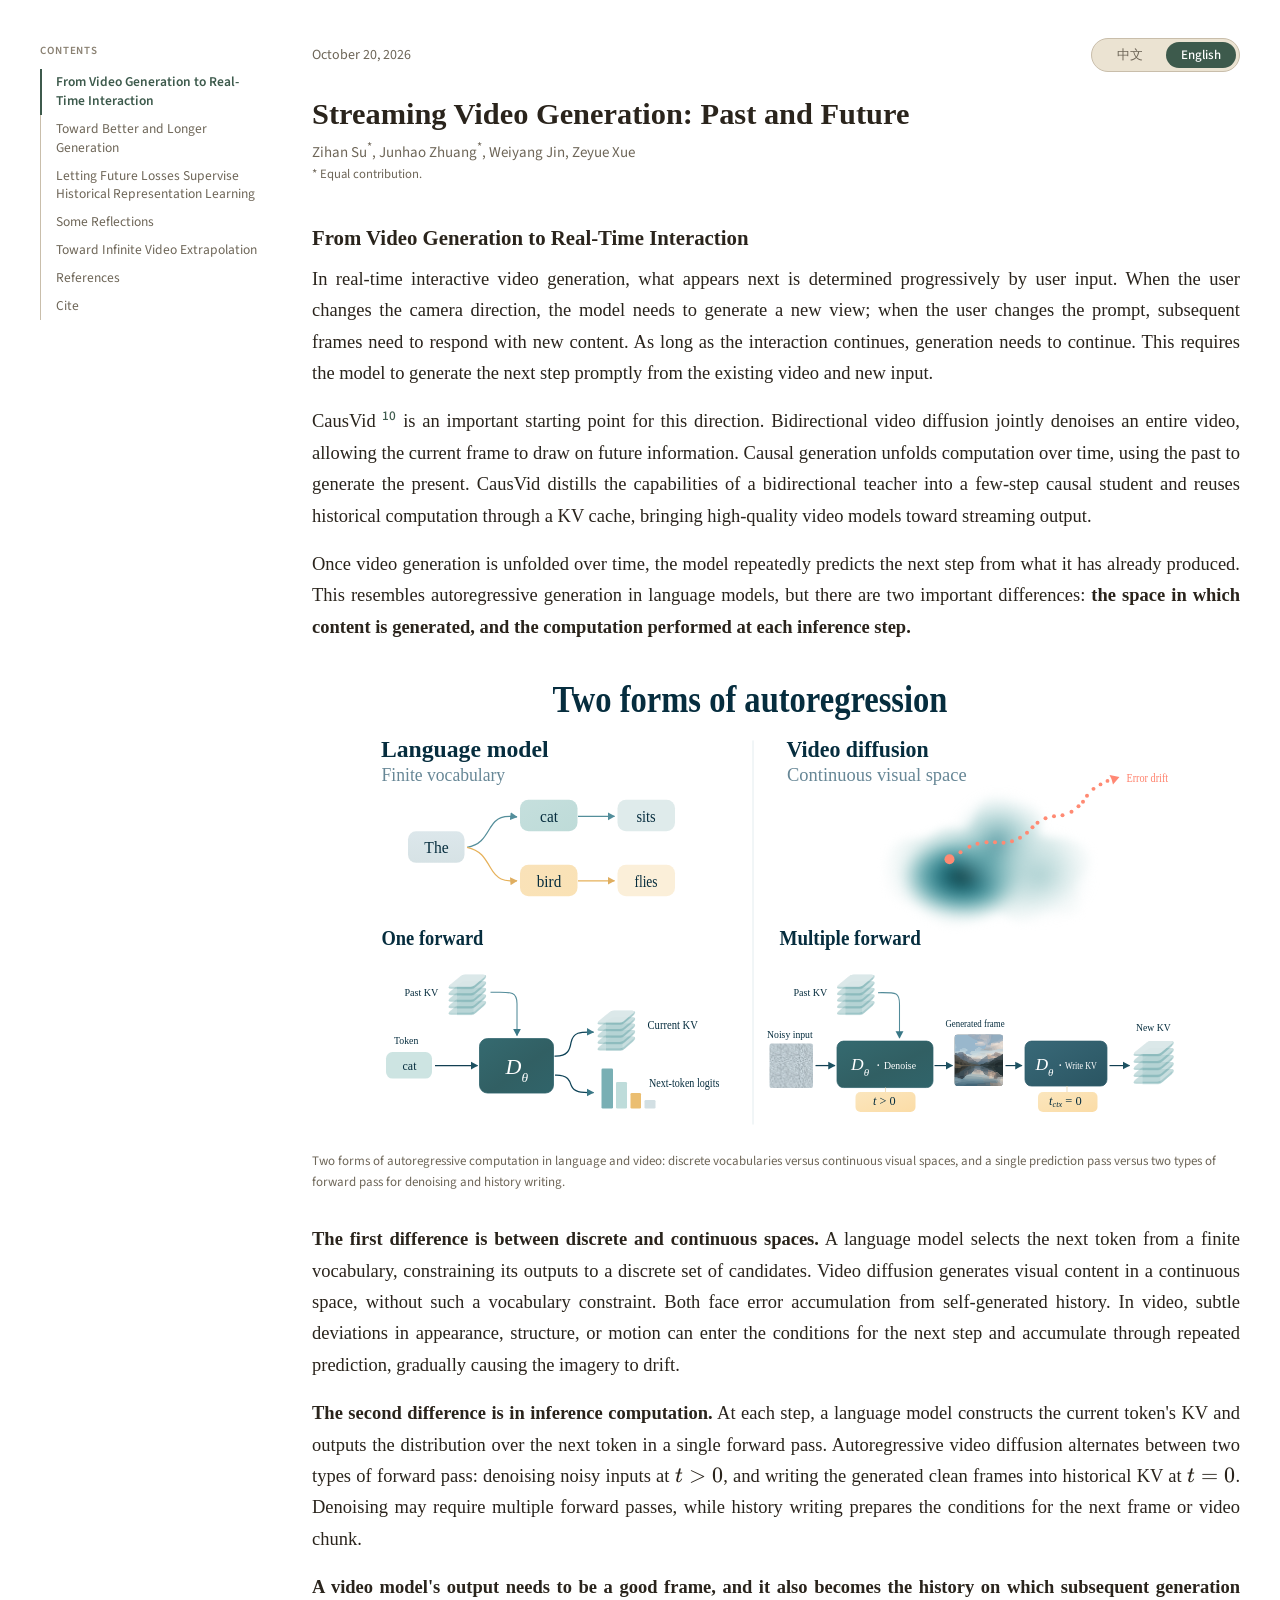
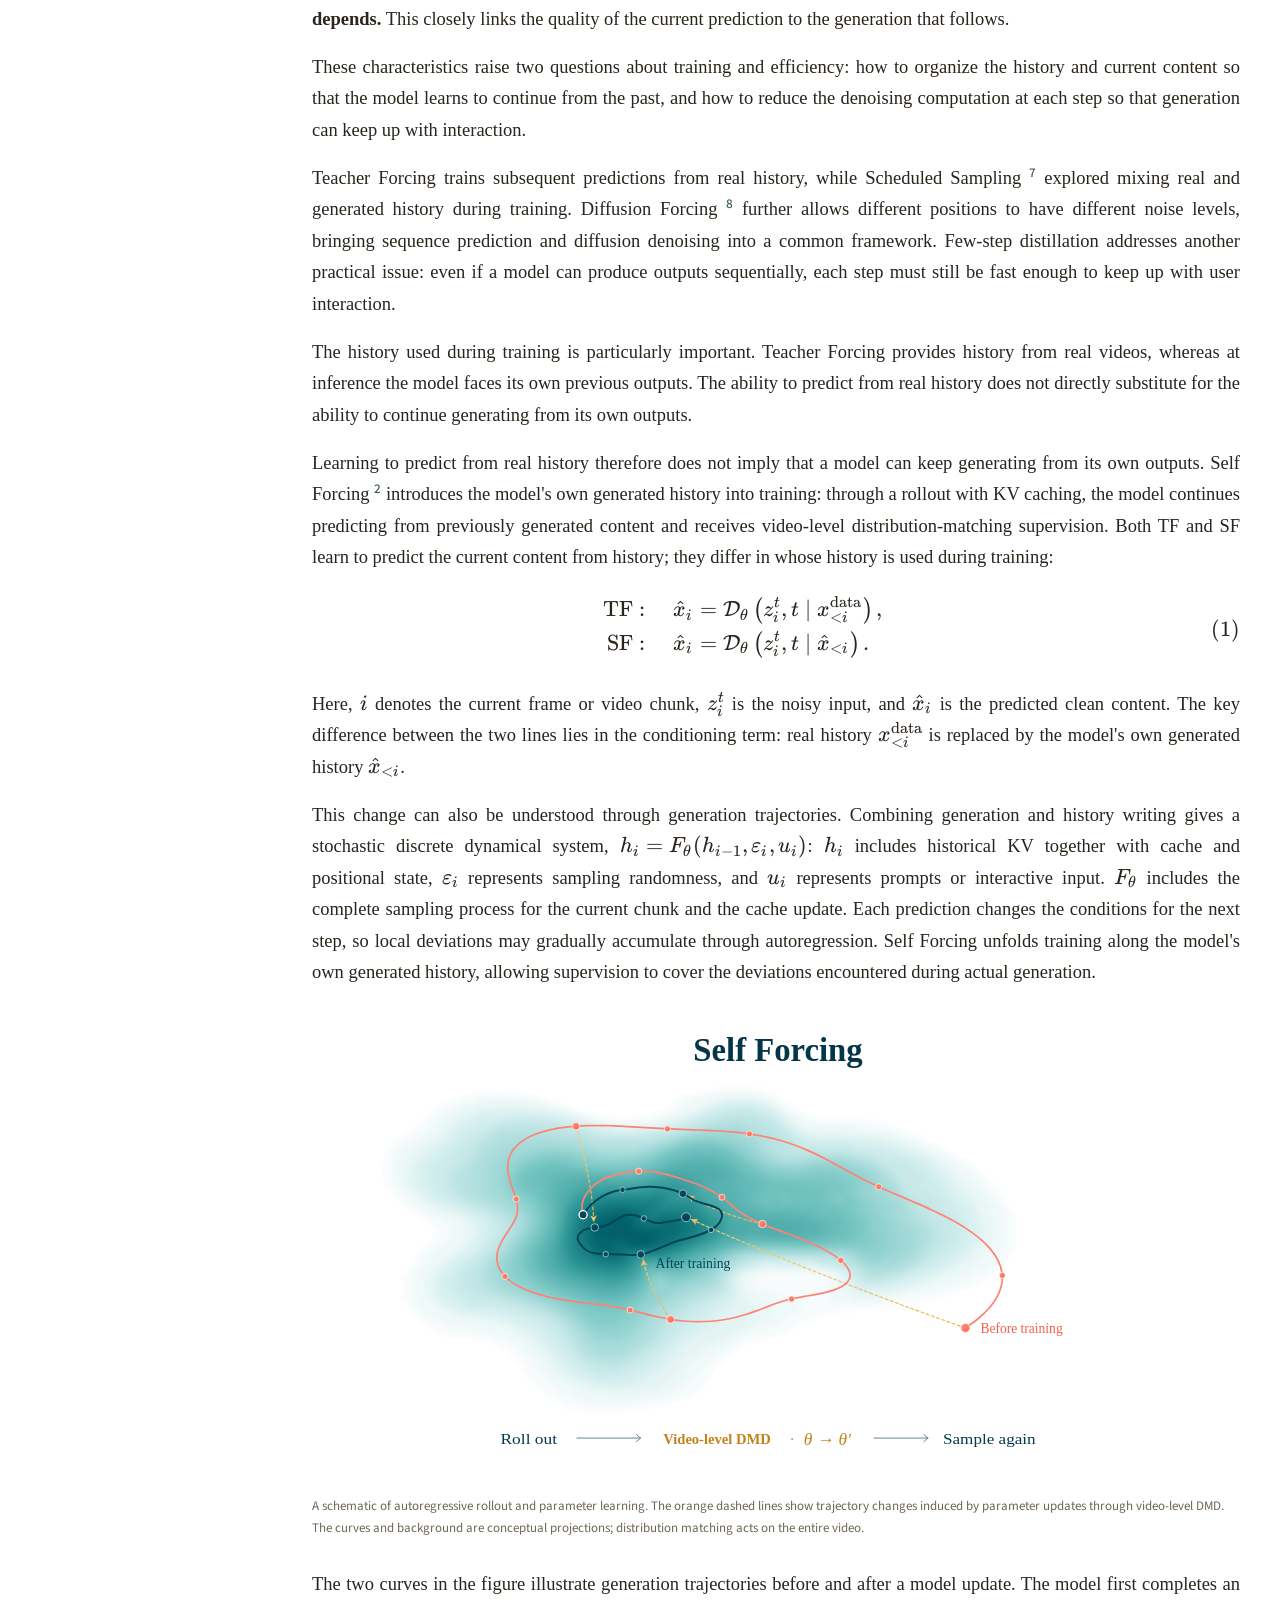
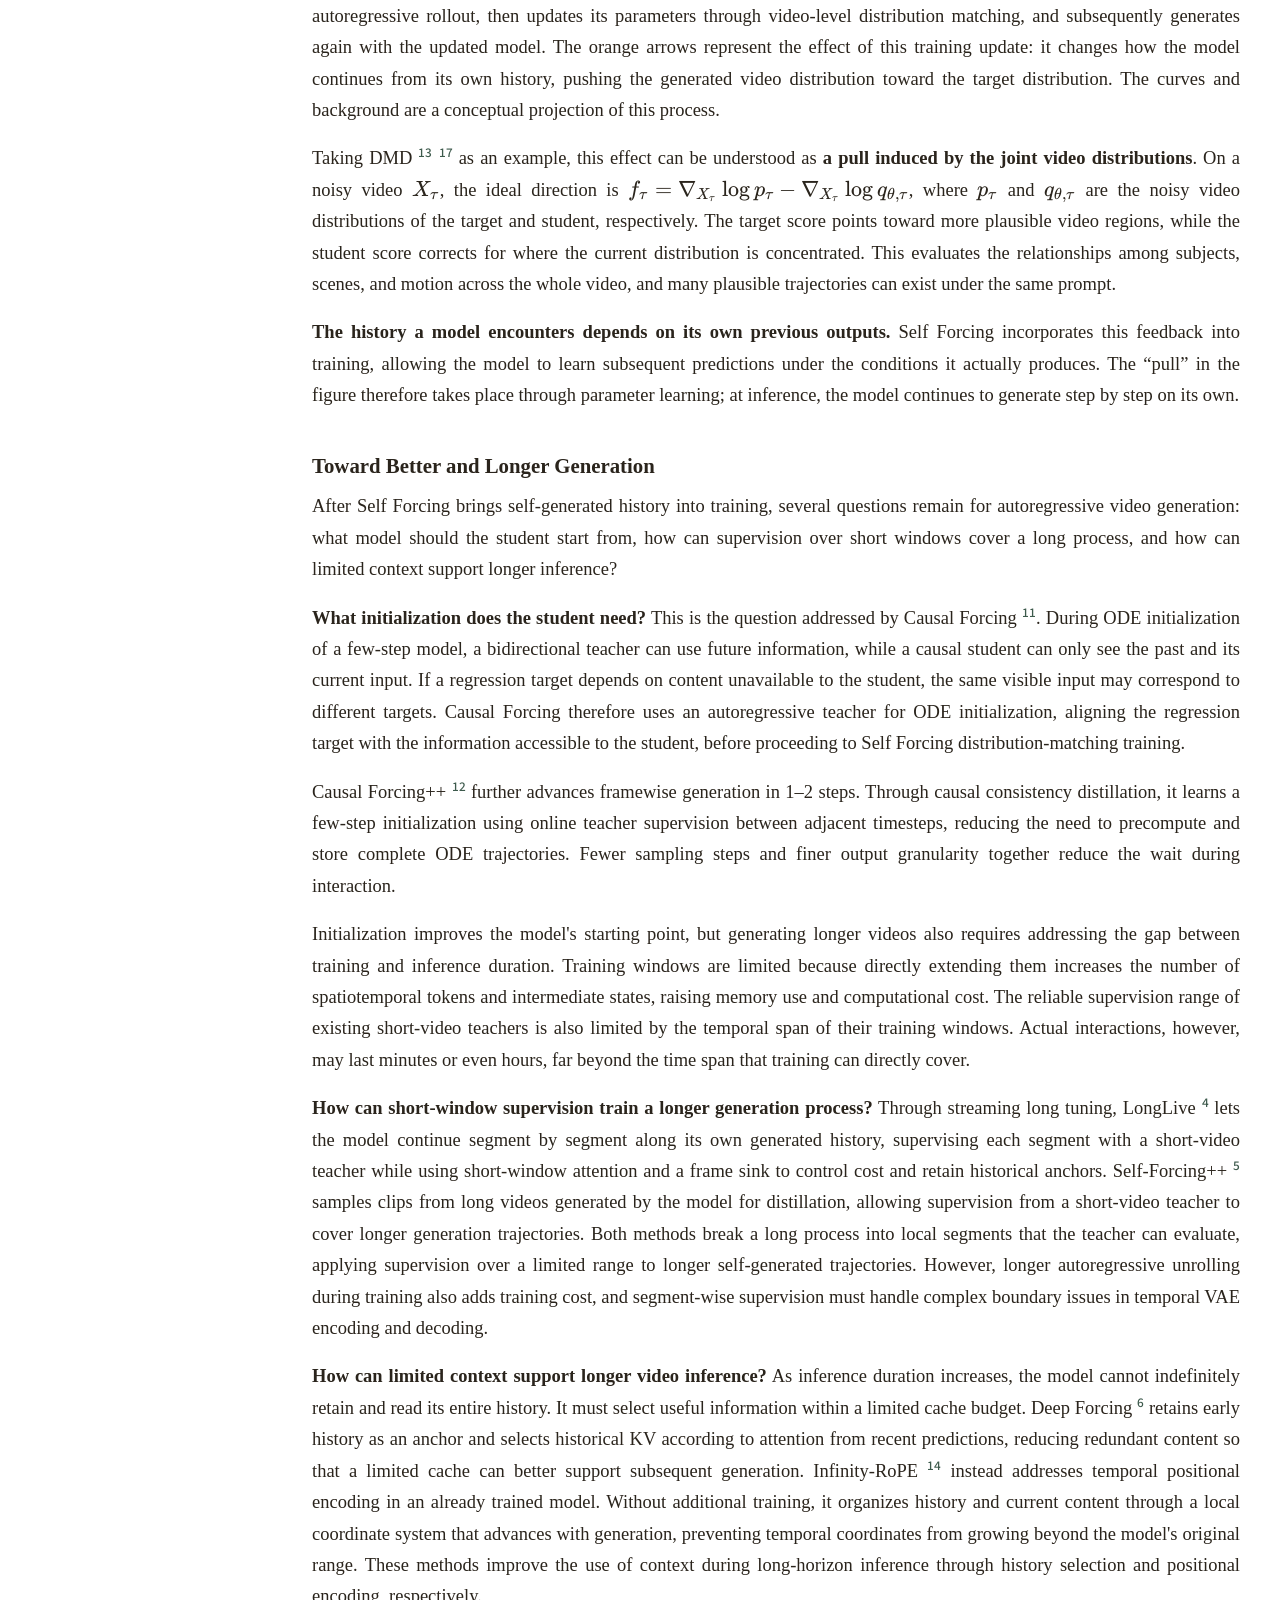
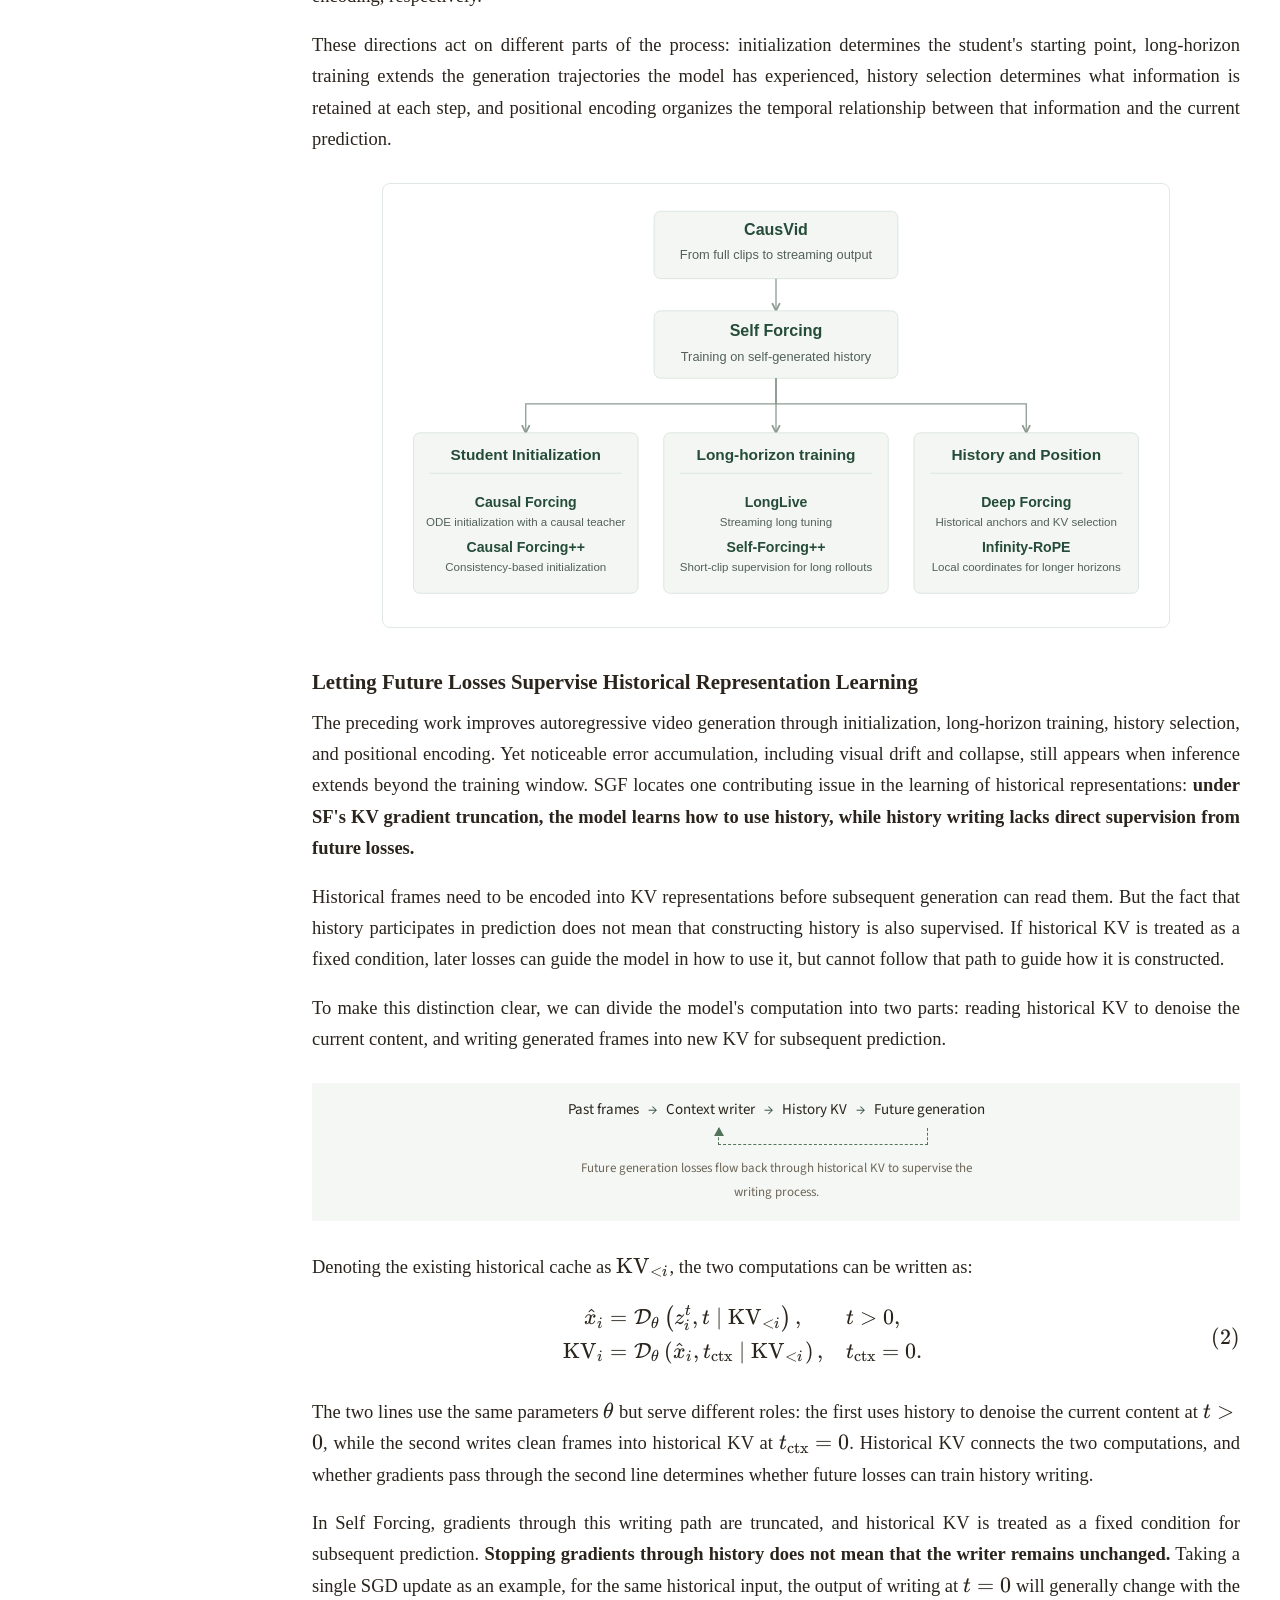
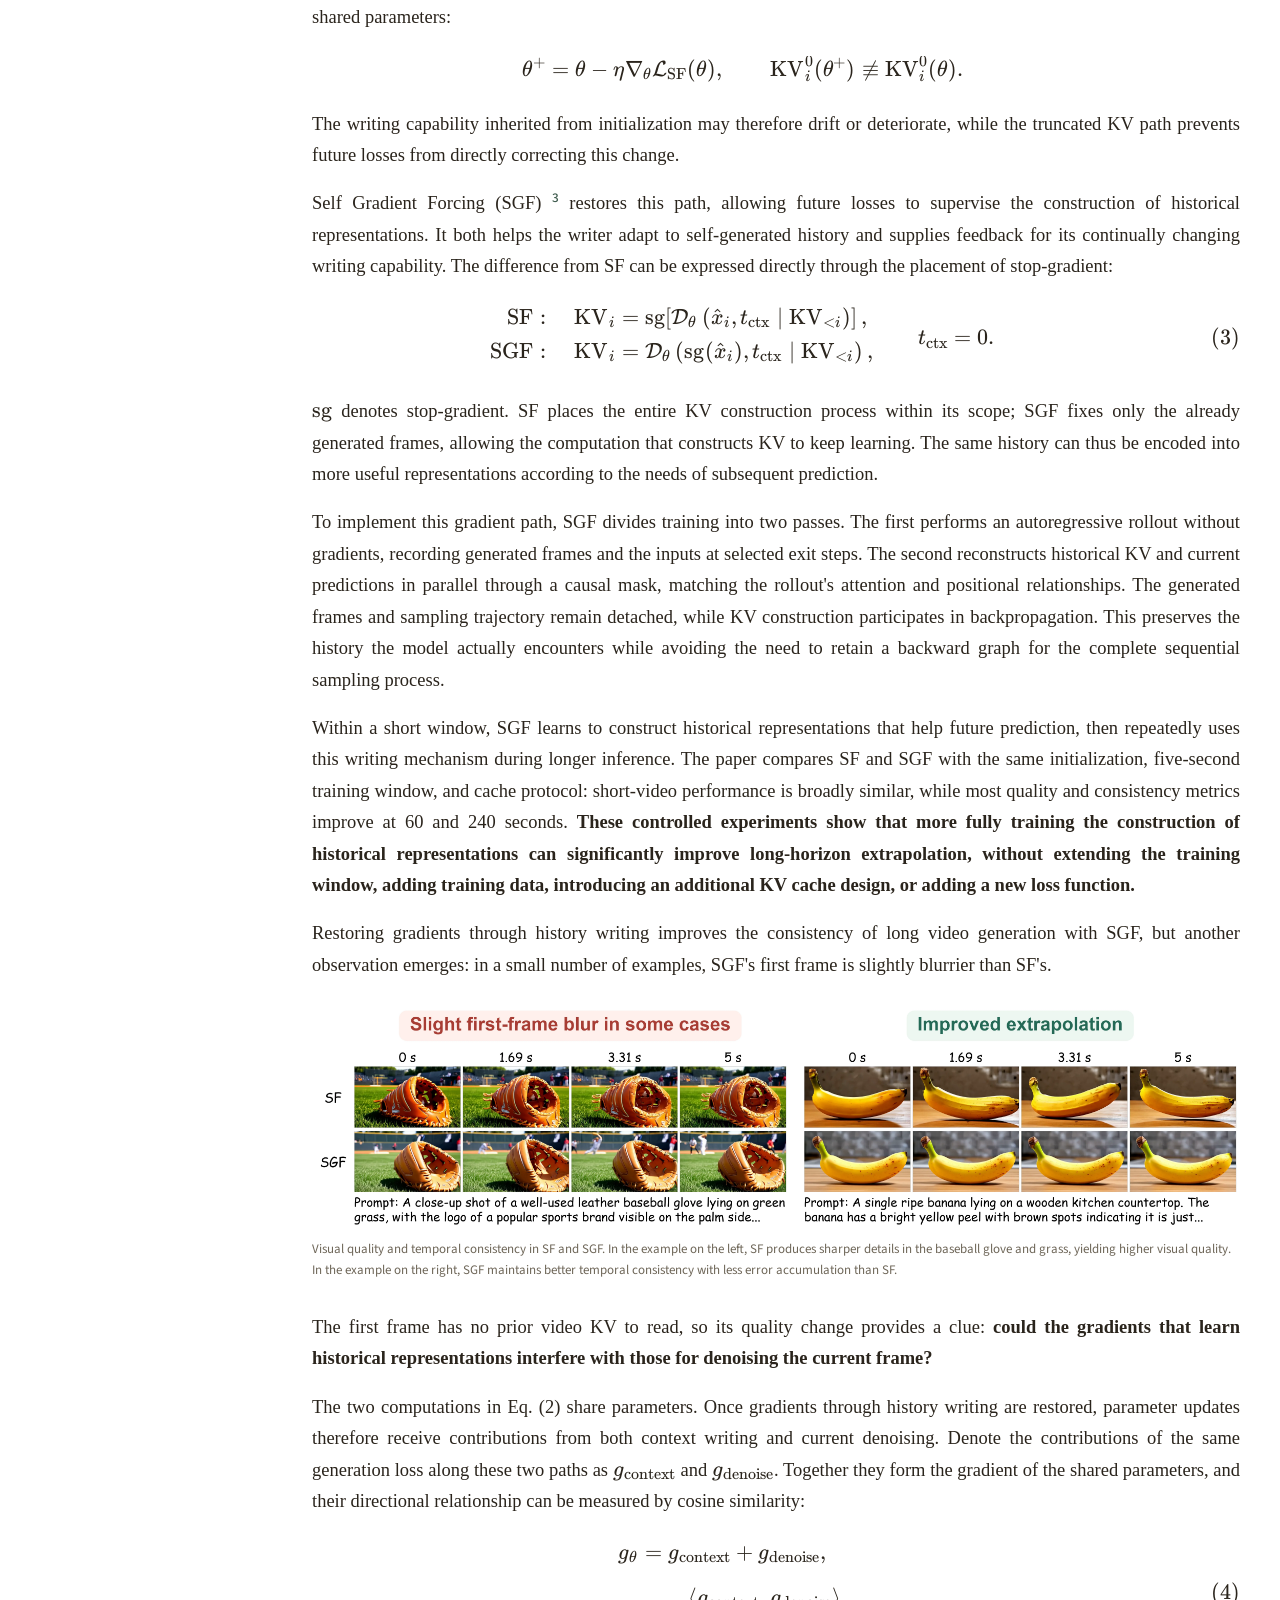
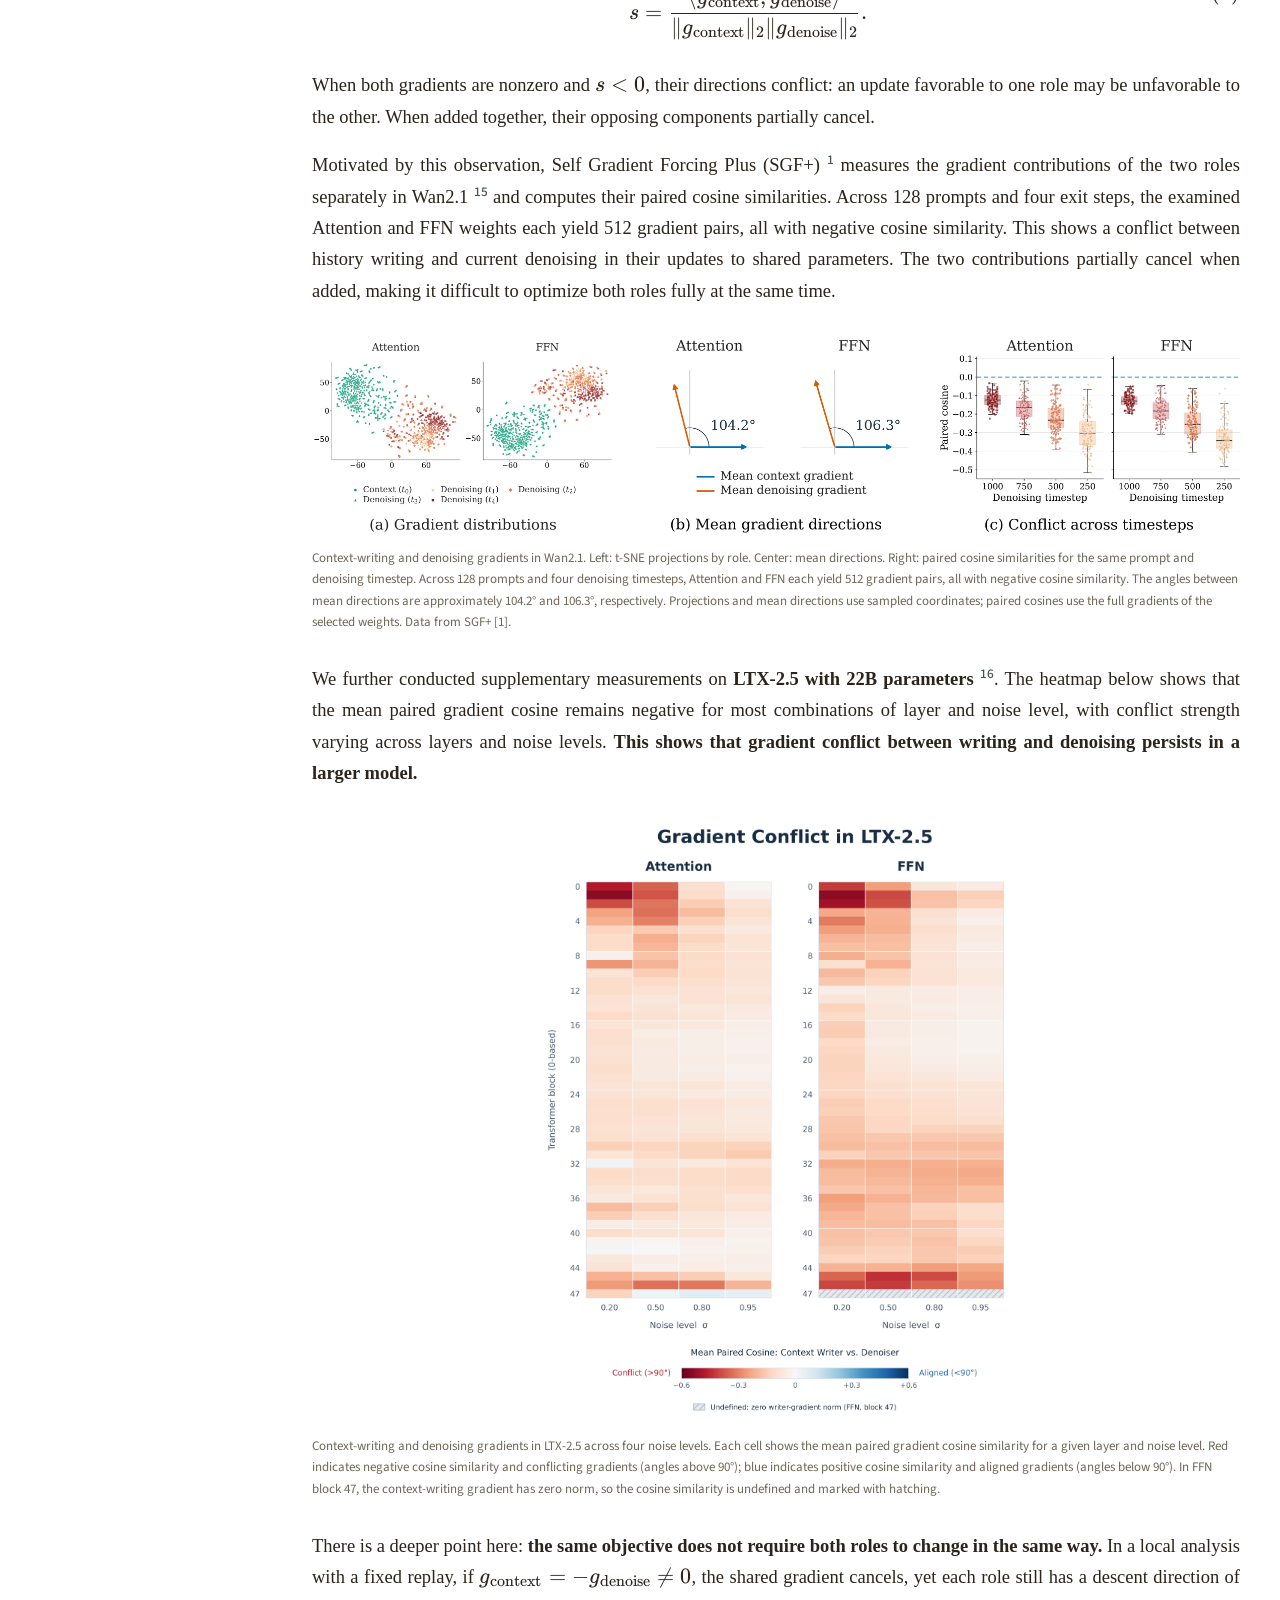
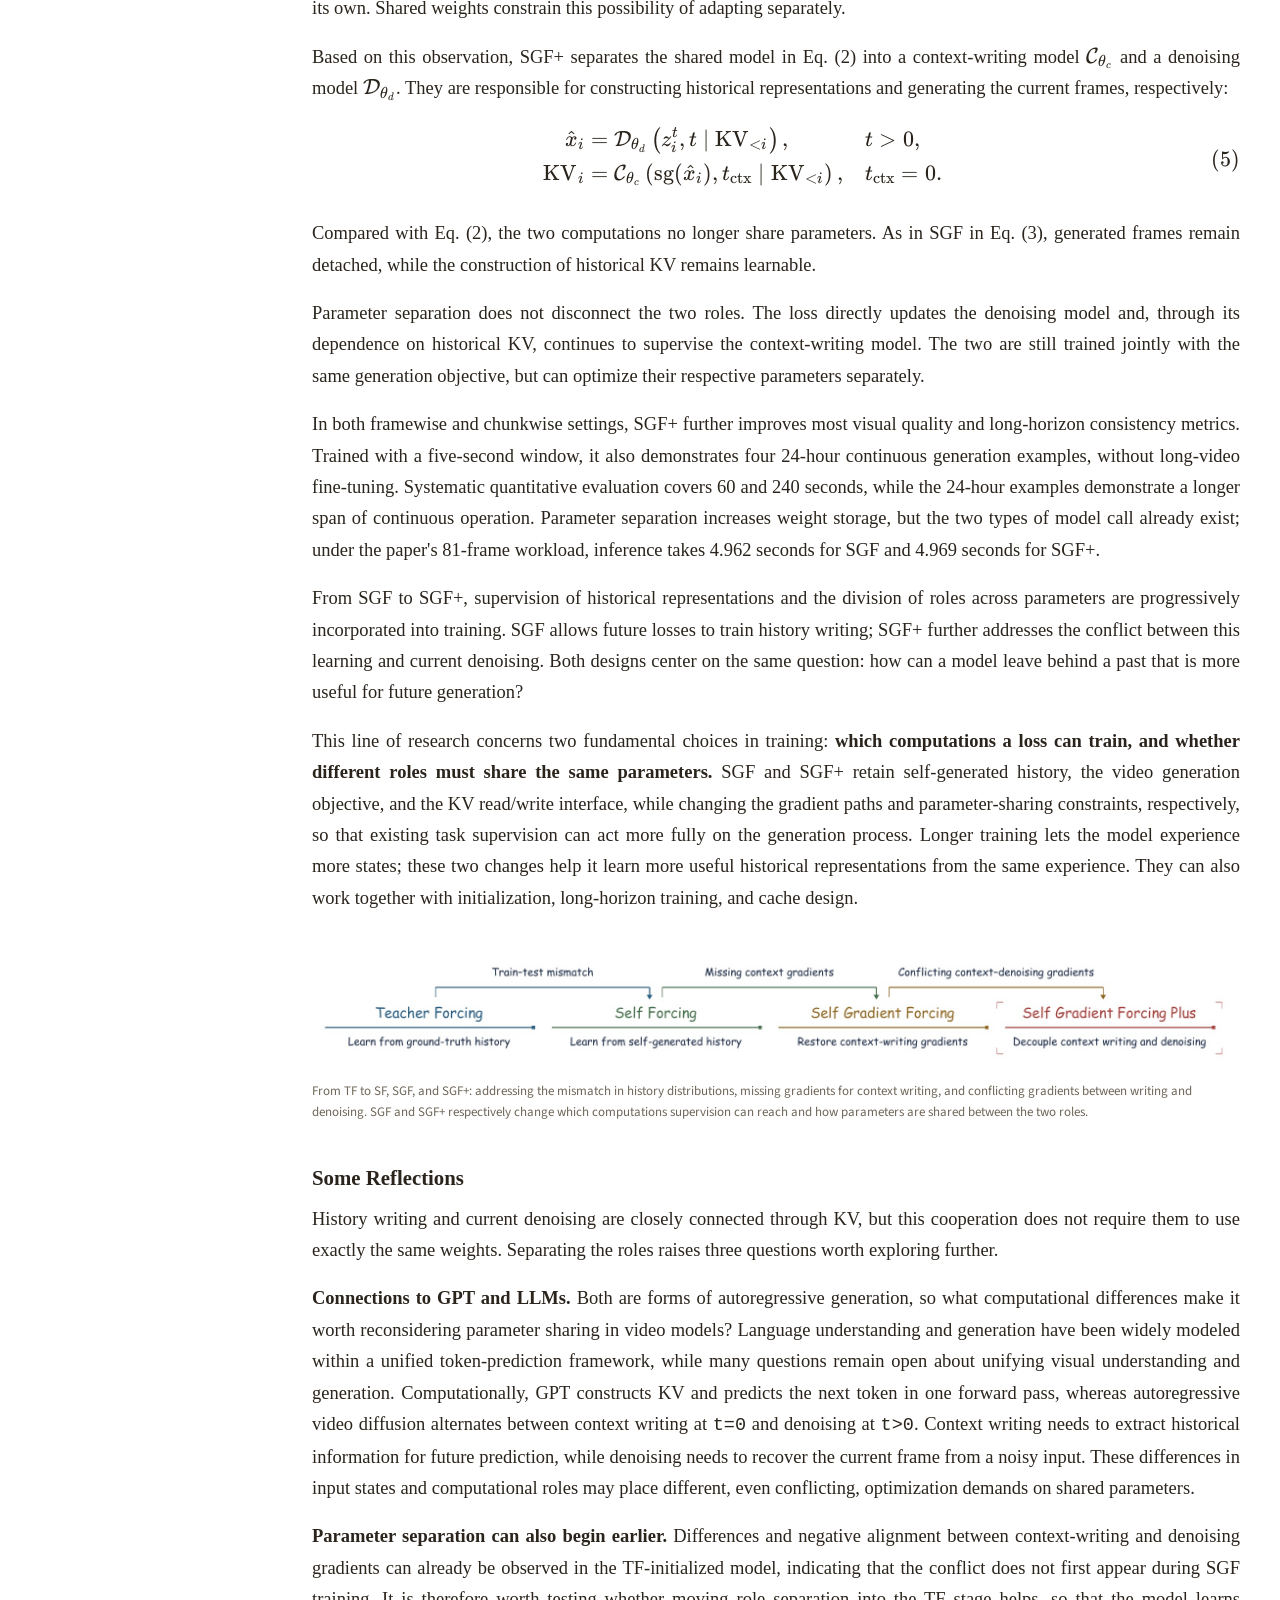
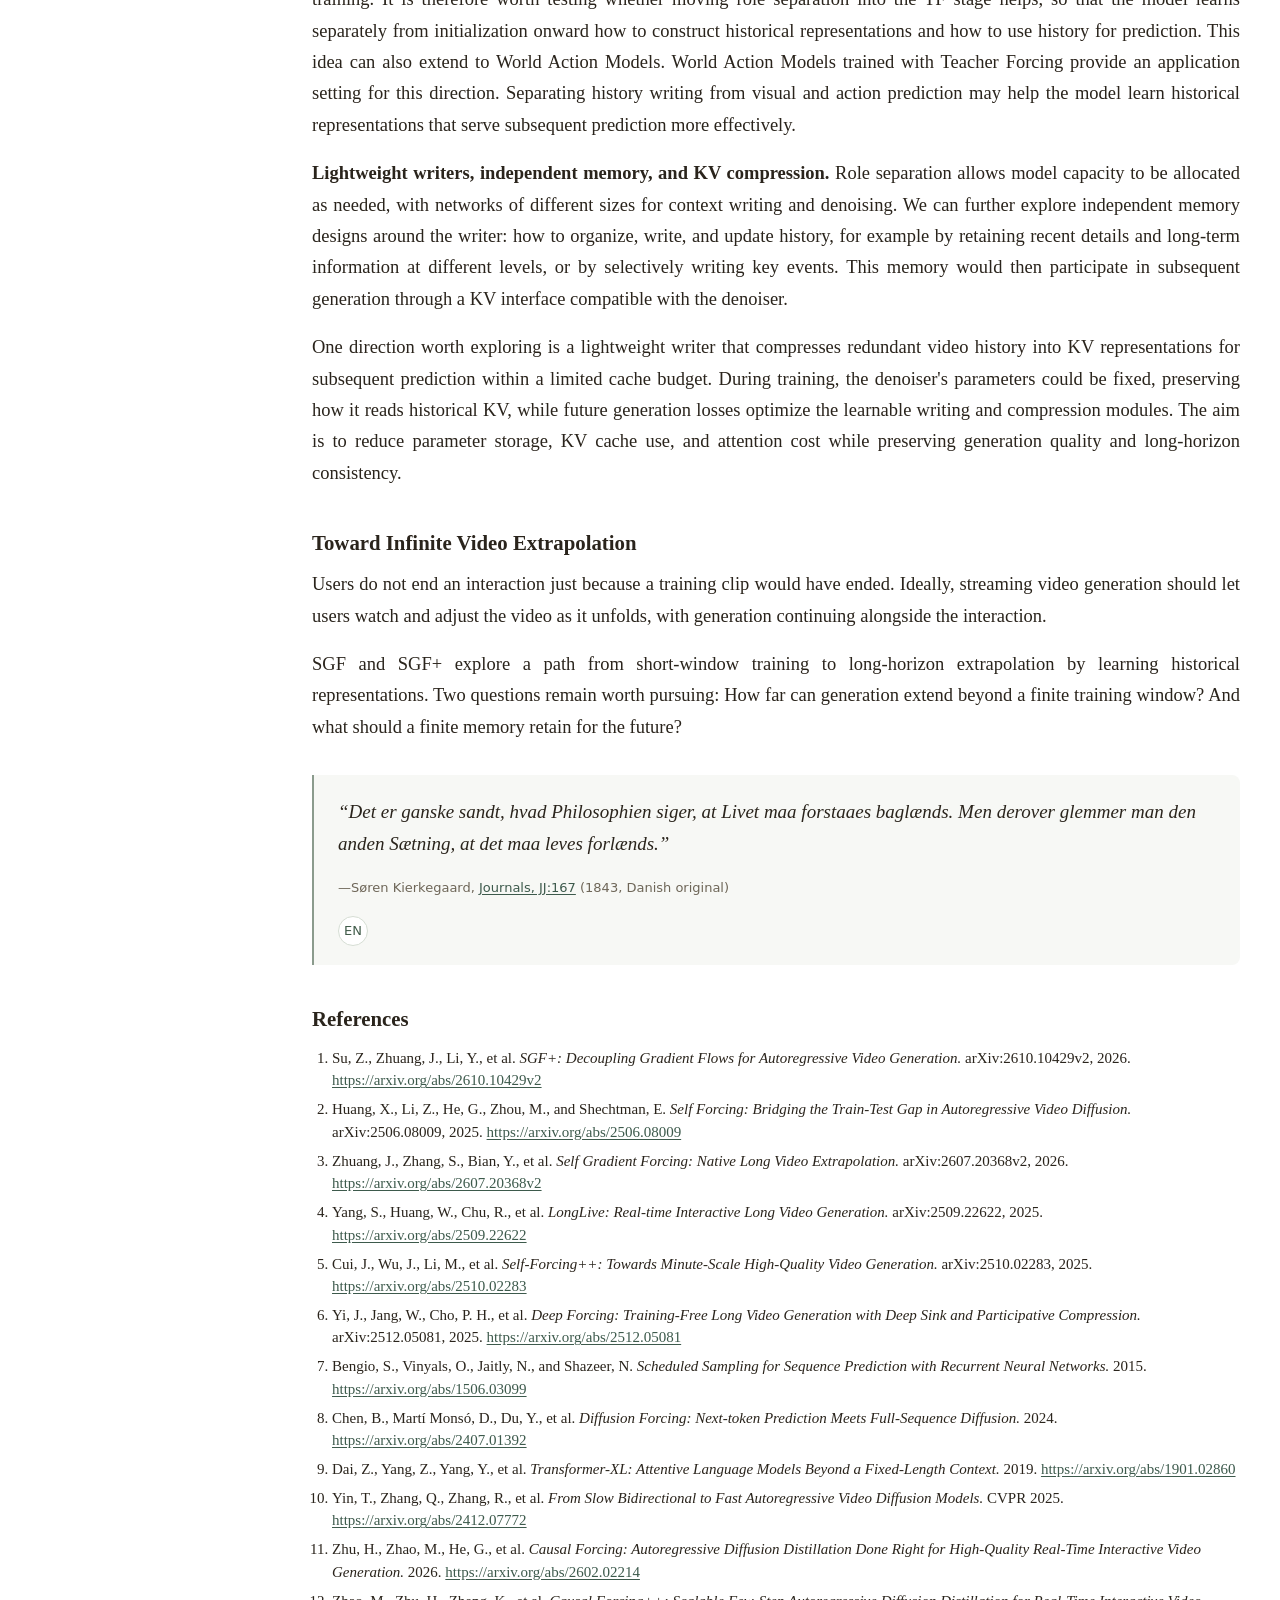
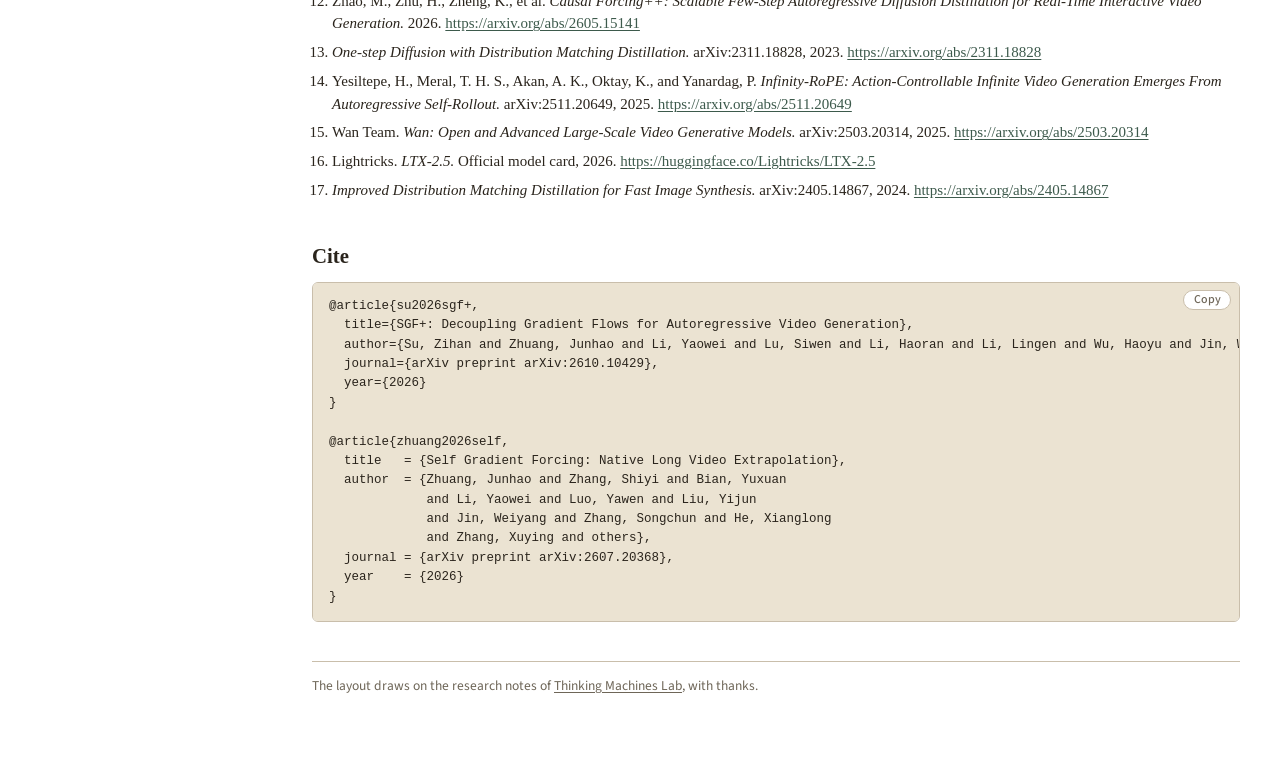
==== commit 7ce85c4d: "Mark equal contribution for blog co-first authors" ====
--- a/blog/sgf-plus/index.html
+++ b/blog/sgf-plus/index.html
@@ -13,7 +13,7 @@
 <li><a href="#references">References</a></li>
 <li><a href="#cite">Cite</a></li></ol></nav><main class="page">
 <header class="mast"><p class="date">October 20, 2026</p><nav class="lang" aria-label="Language"><a class="" href="zh.html" lang="zh-Hans" hreflang="zh-Hans">中文</a><a class="on" href="index.html" lang="en" hreflang="en">English</a></nav></header>
-<article><h1 id="top">Streaming Video Generation: Past and Future</h1><p class="byline">Zihan Su, Junhao Zhuang, Weiyang Jin, Zeyue Xue</p><h2 id="from-video-generation-to-real-time-interaction">From Video Generation to Real-Time Interaction</h2>
+<article><h1 id="top">Streaming Video Generation: Past and Future</h1><p class="byline">Zihan Su<sup>*</sup>, Junhao Zhuang<sup>*</sup>, Weiyang Jin, Zeyue Xue<br><span class="equal-contribution">* Equal contribution.</span></p><h2 id="from-video-generation-to-real-time-interaction">From Video Generation to Real-Time Interaction</h2>
 <p>In real-time interactive video generation, what appears next is determined progressively by user input. When the user changes the camera direction, the model needs to generate a new view; when the user changes the prompt, subsequent frames need to respond with new content. As long as the interaction continues, generation needs to continue. This requires the model to generate the next step promptly from the existing video and new input.</p>
 <p>CausVid <a class="cite" href="#ref-10">10</a> is an important starting point for this direction. Bidirectional video diffusion jointly denoises an entire video, allowing the current frame to draw on future information. Causal generation unfolds computation over time, using the past to generate the present. CausVid distills the capabilities of a bidirectional teacher into a few-step causal student and reuses historical computation through a KV cache, bringing high-quality video models toward streaming output.</p>
 <p>Once video generation is unfolded over time, the model repeatedly predicts the next step from what it has already produced. This resembles autoregressive generation in language models, but there are two important differences: <strong>the space in which content is generated, and the computation performed at each inference step.</strong></p>
@@ -159,5 +159,5 @@
 }</code></pre></div>
 </article>
 <footer class="credit">The layout draws on the research notes of <a href="https://thinkingmachines.ai/blog/on-policy-distillation/">Thinking Machines Lab</a>, with thanks.</footer>
-</main></div><script defer src="vendor/katex/katex.min.js"></script><script defer src="vendor/katex/auto-render.min.js"></script><script defer src="js/math.js"></script><script defer src="ui.js?v=deployment-20261020"></script><script data-goatcounter="https://sugewud.goatcounter.com/count" async src="https://gc.zgo.at/count.js"></script>
+</main></div><script defer src="vendor/katex/katex.min.js"></script><script defer src="vendor/katex/auto-render.min.js"></script><script defer src="js/math.js"></script><script defer src="ui.js?v=9632443869"></script><script data-goatcounter="https://sugewud.goatcounter.com/count" async src="https://gc.zgo.at/count.js"></script>
 </body></html>
--- a/blog/sgf-plus/blog.css
+++ b/blog/sgf-plus/blog.css
@@ -145,3 +145,5 @@
   .closing-quote { padding: 1rem; }
   .quote-translation summary { width: 34px; height: 34px; }
 }
+
+.byline .equal-contribution { font-size: 0.85em; }
